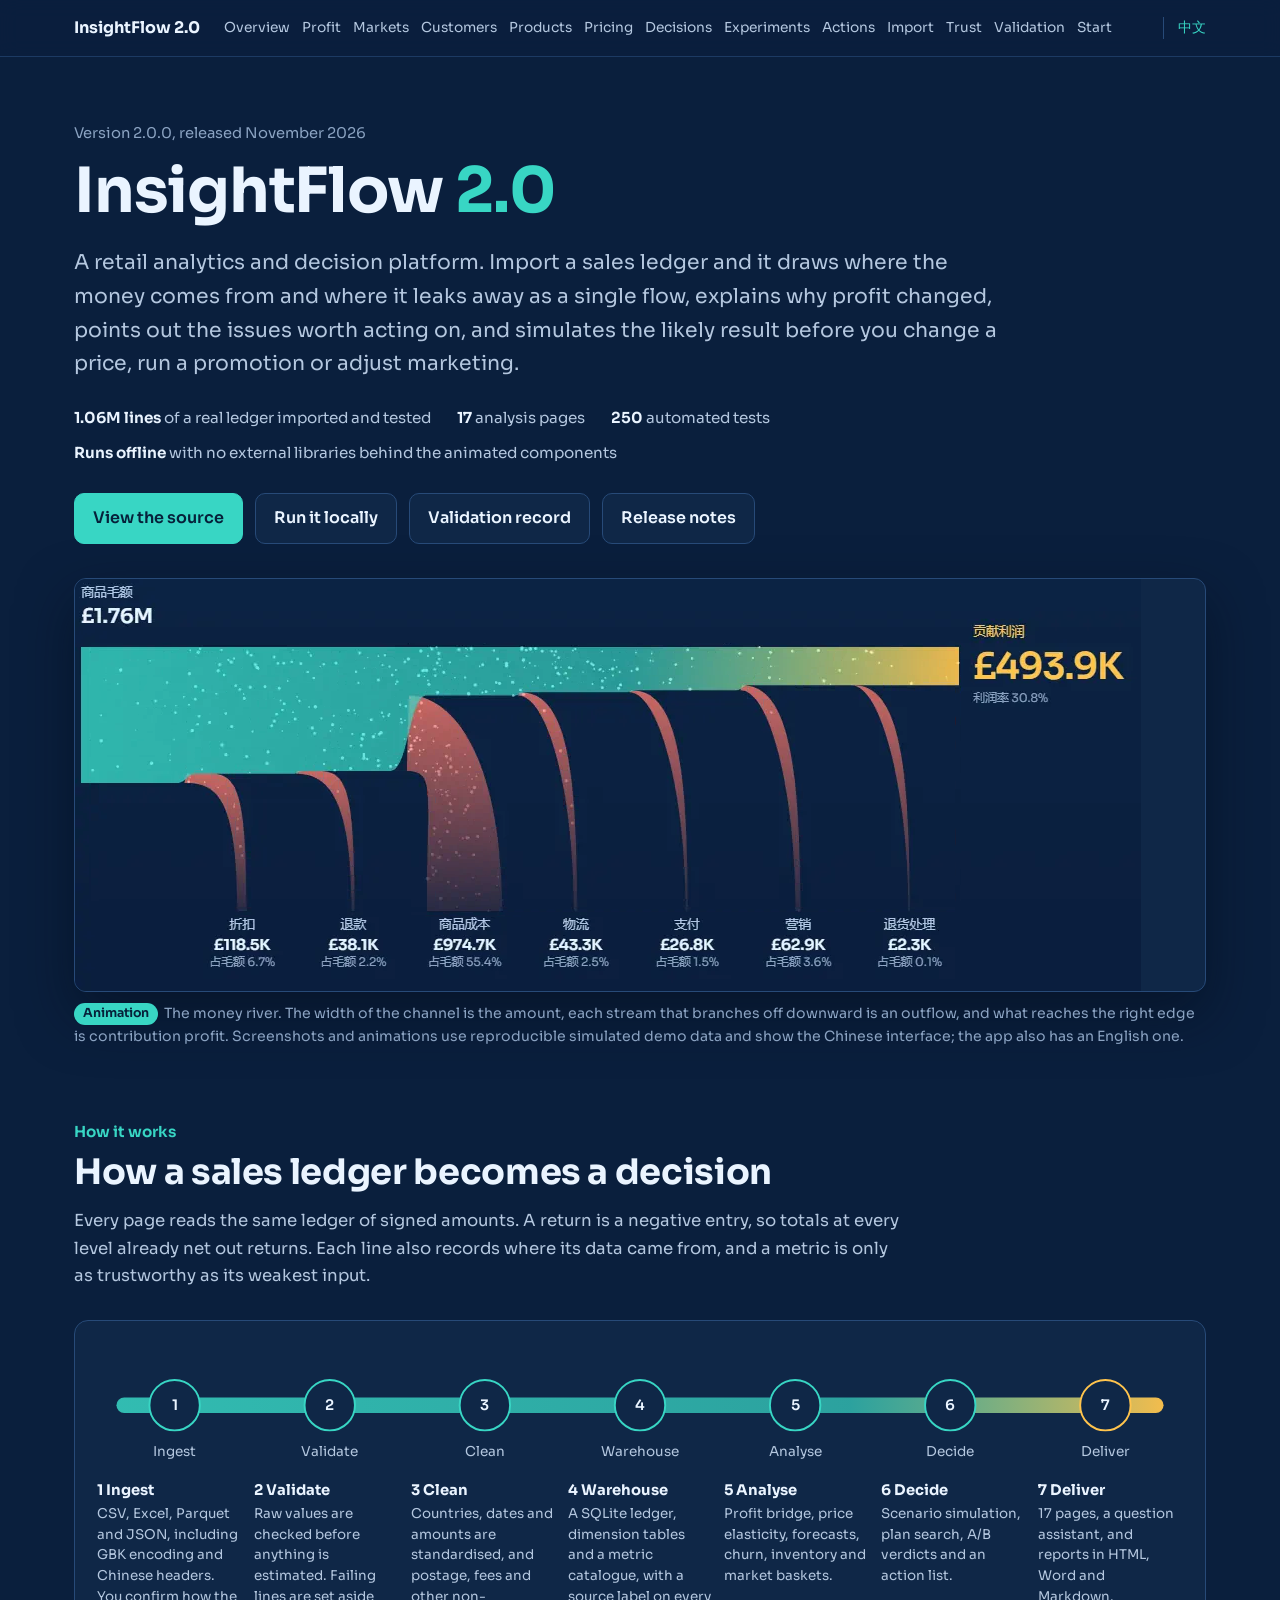
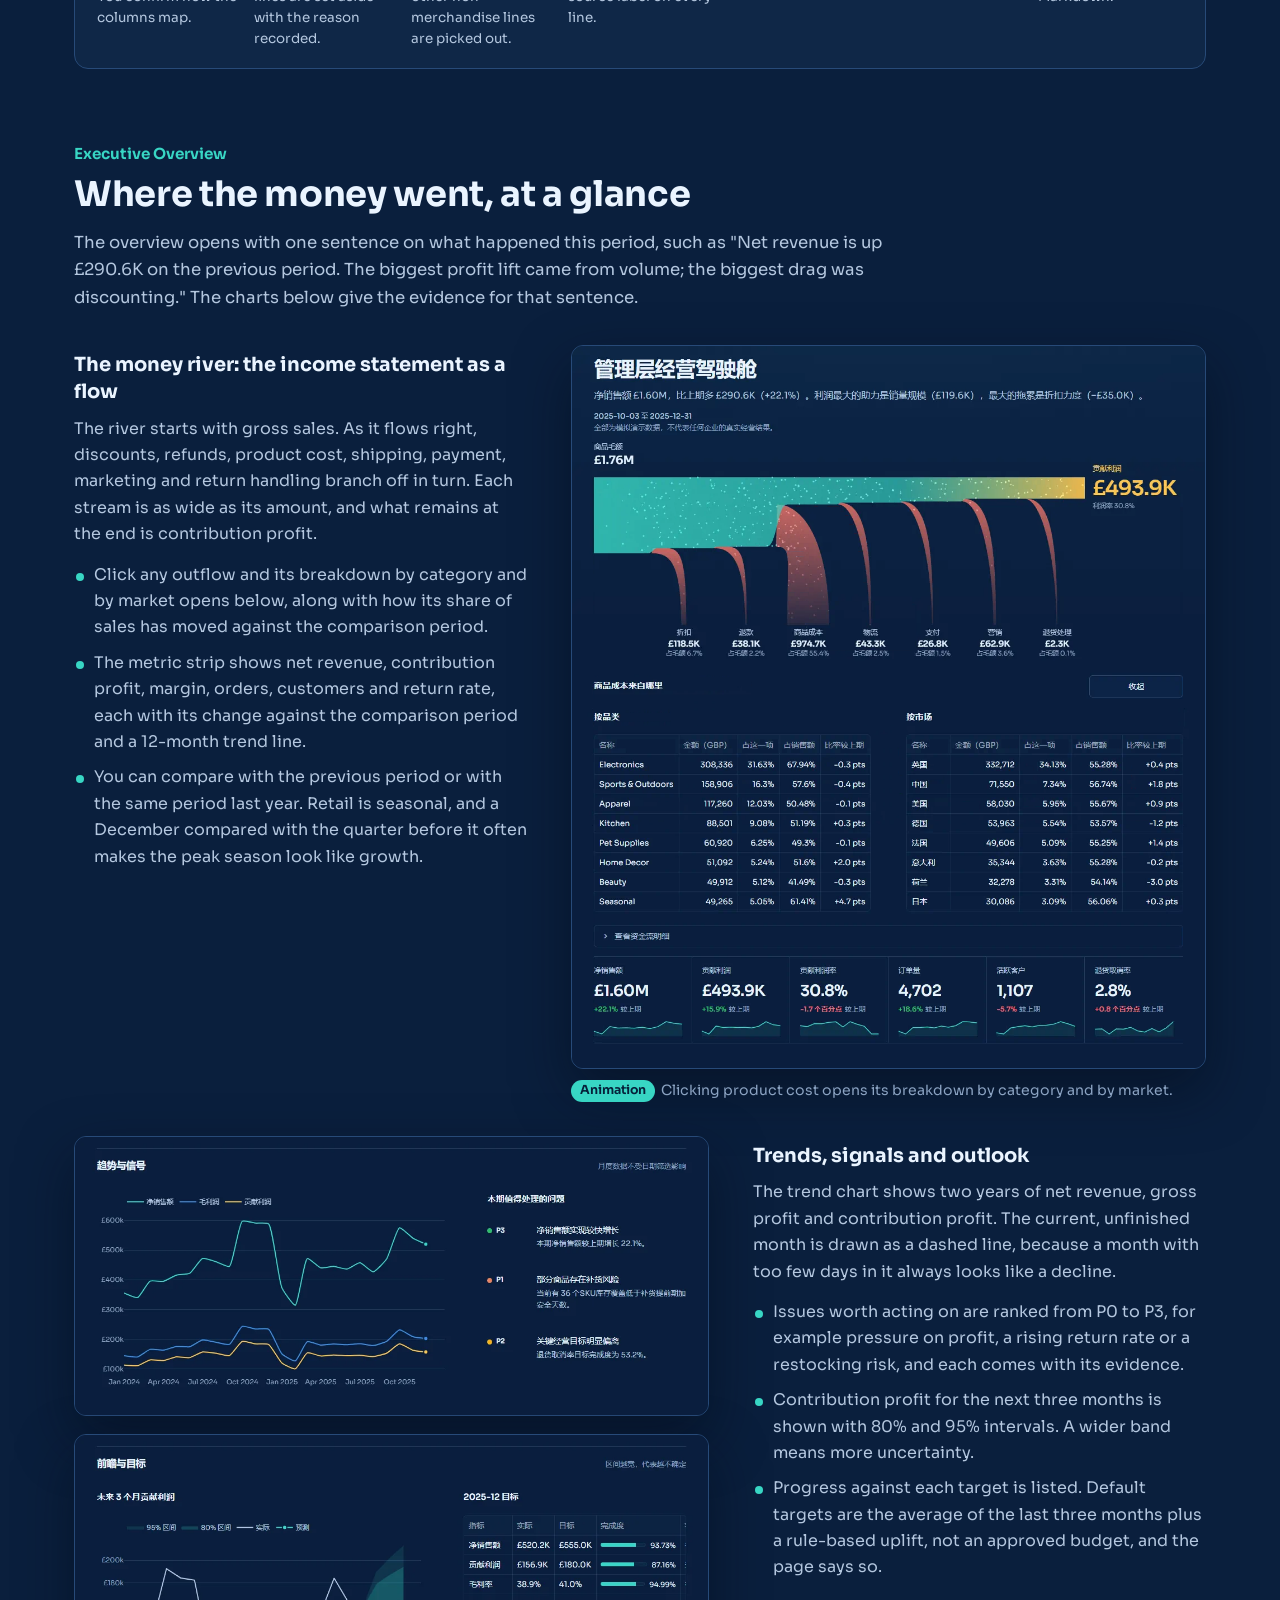
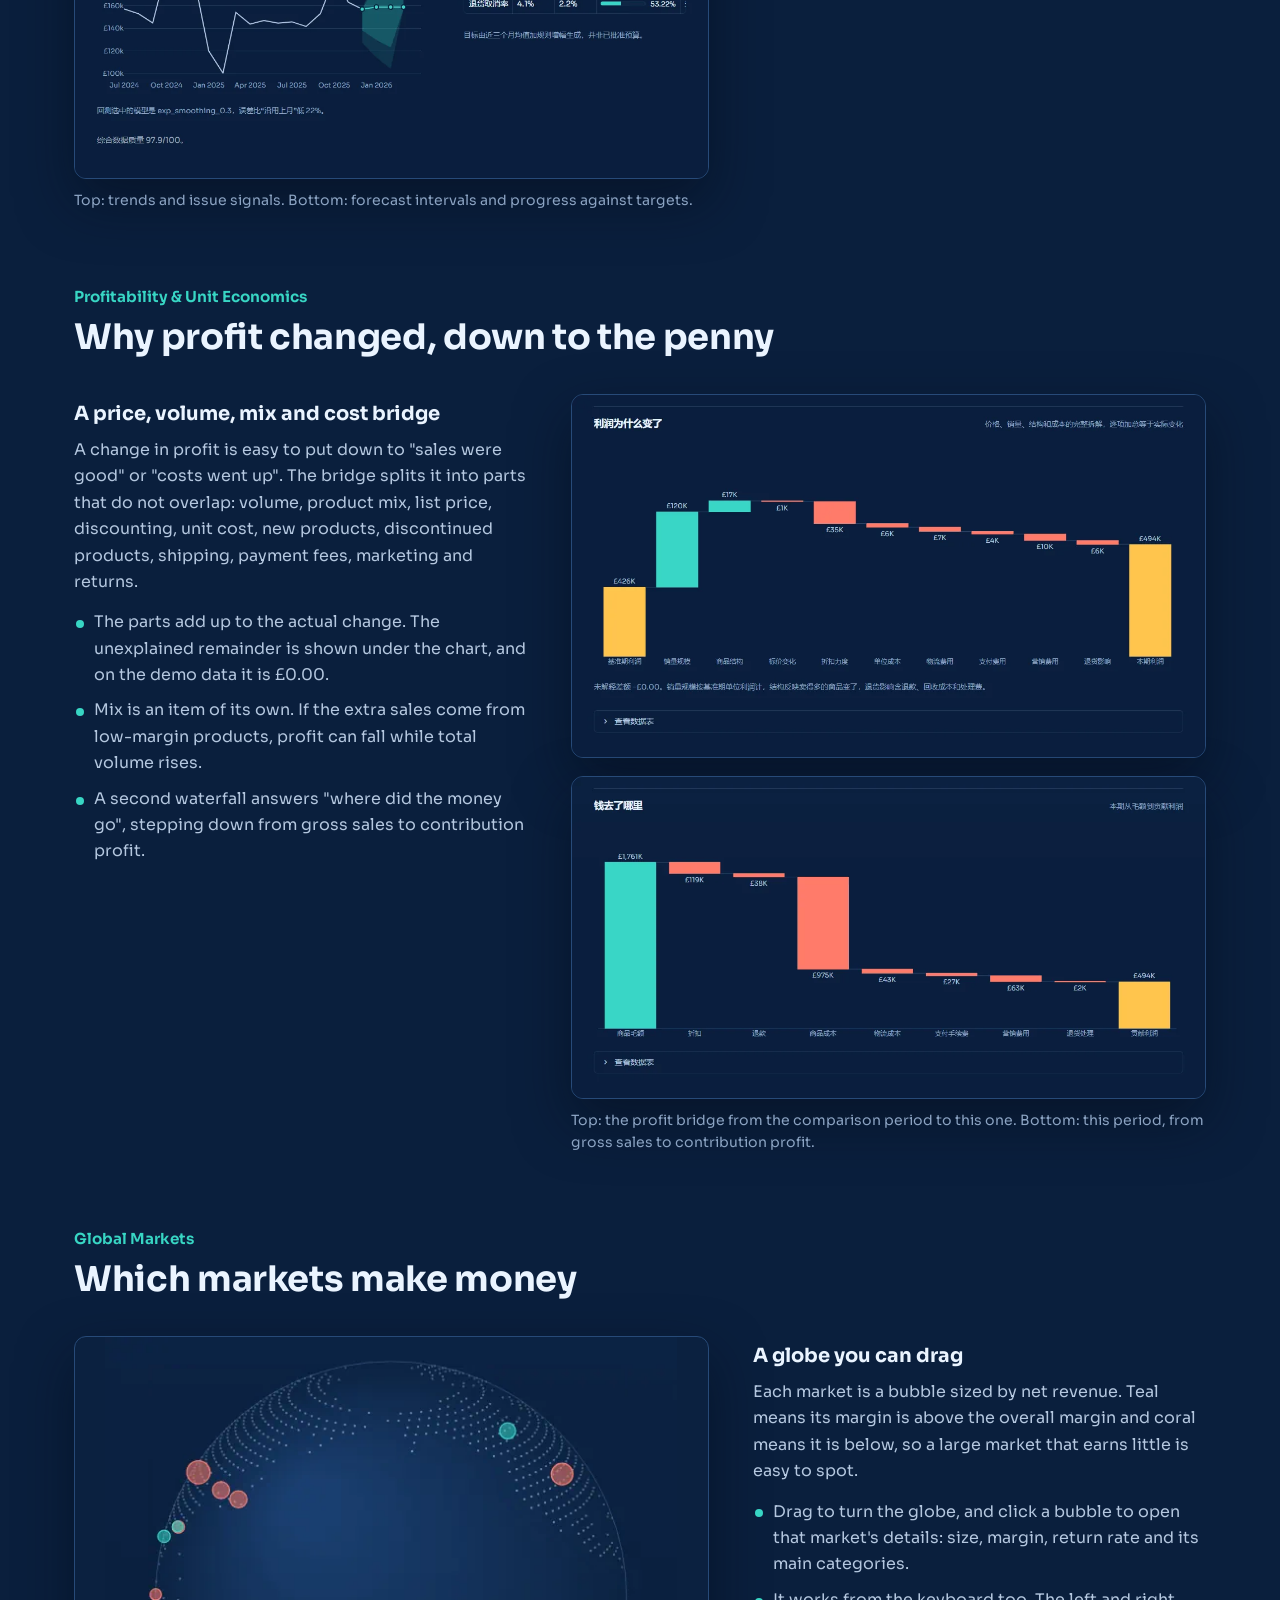
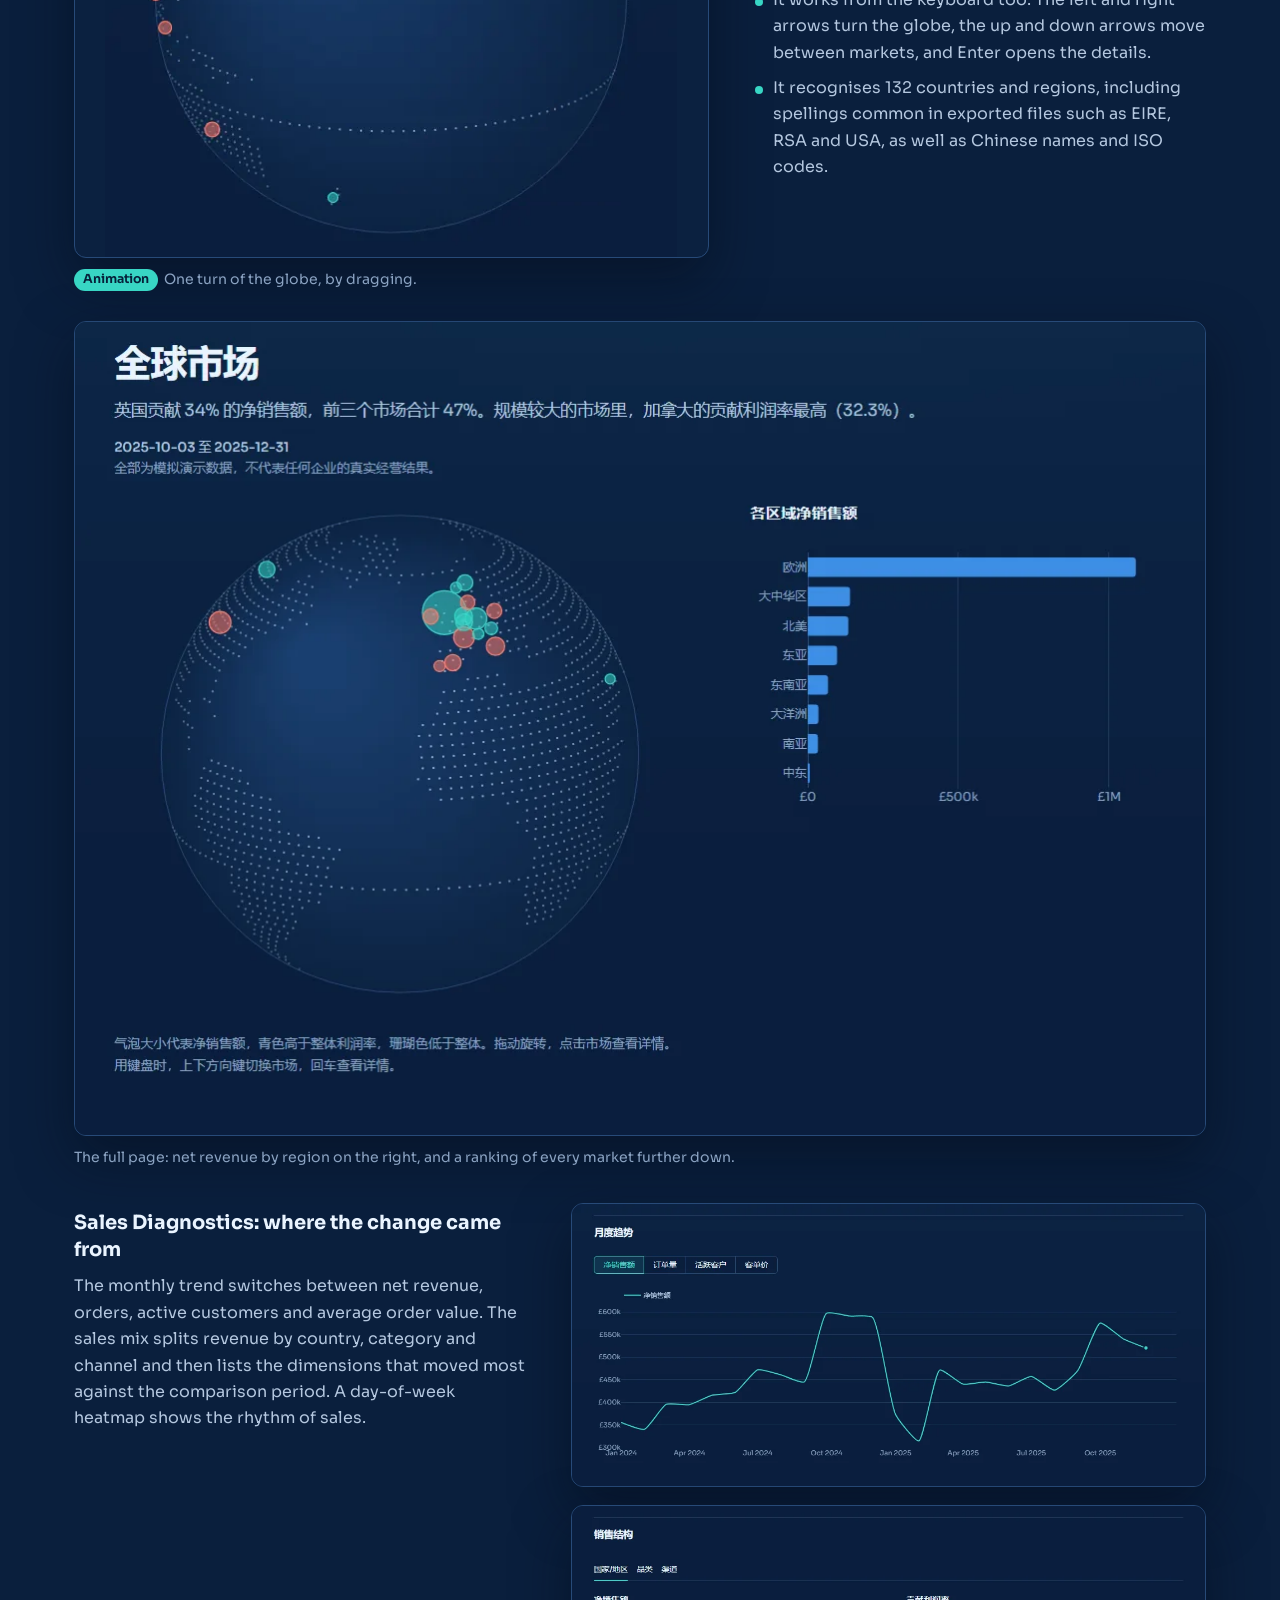
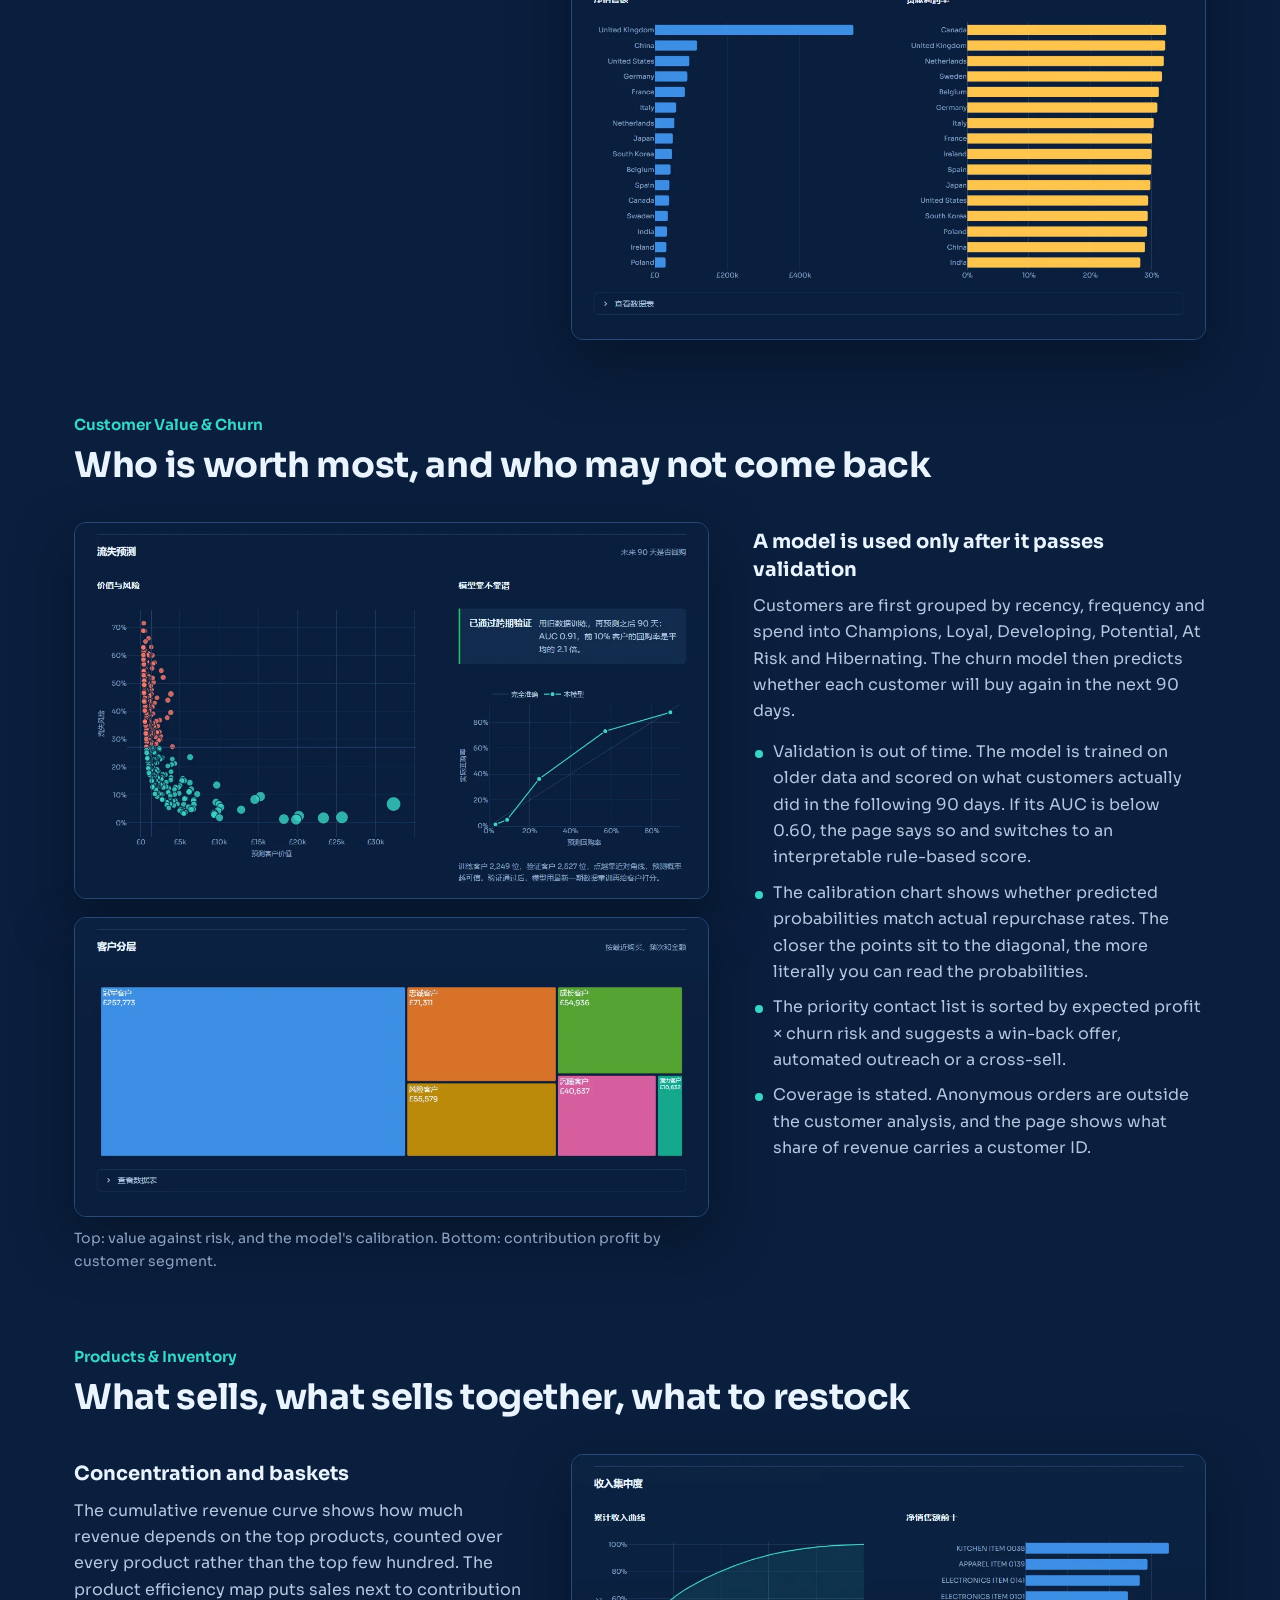
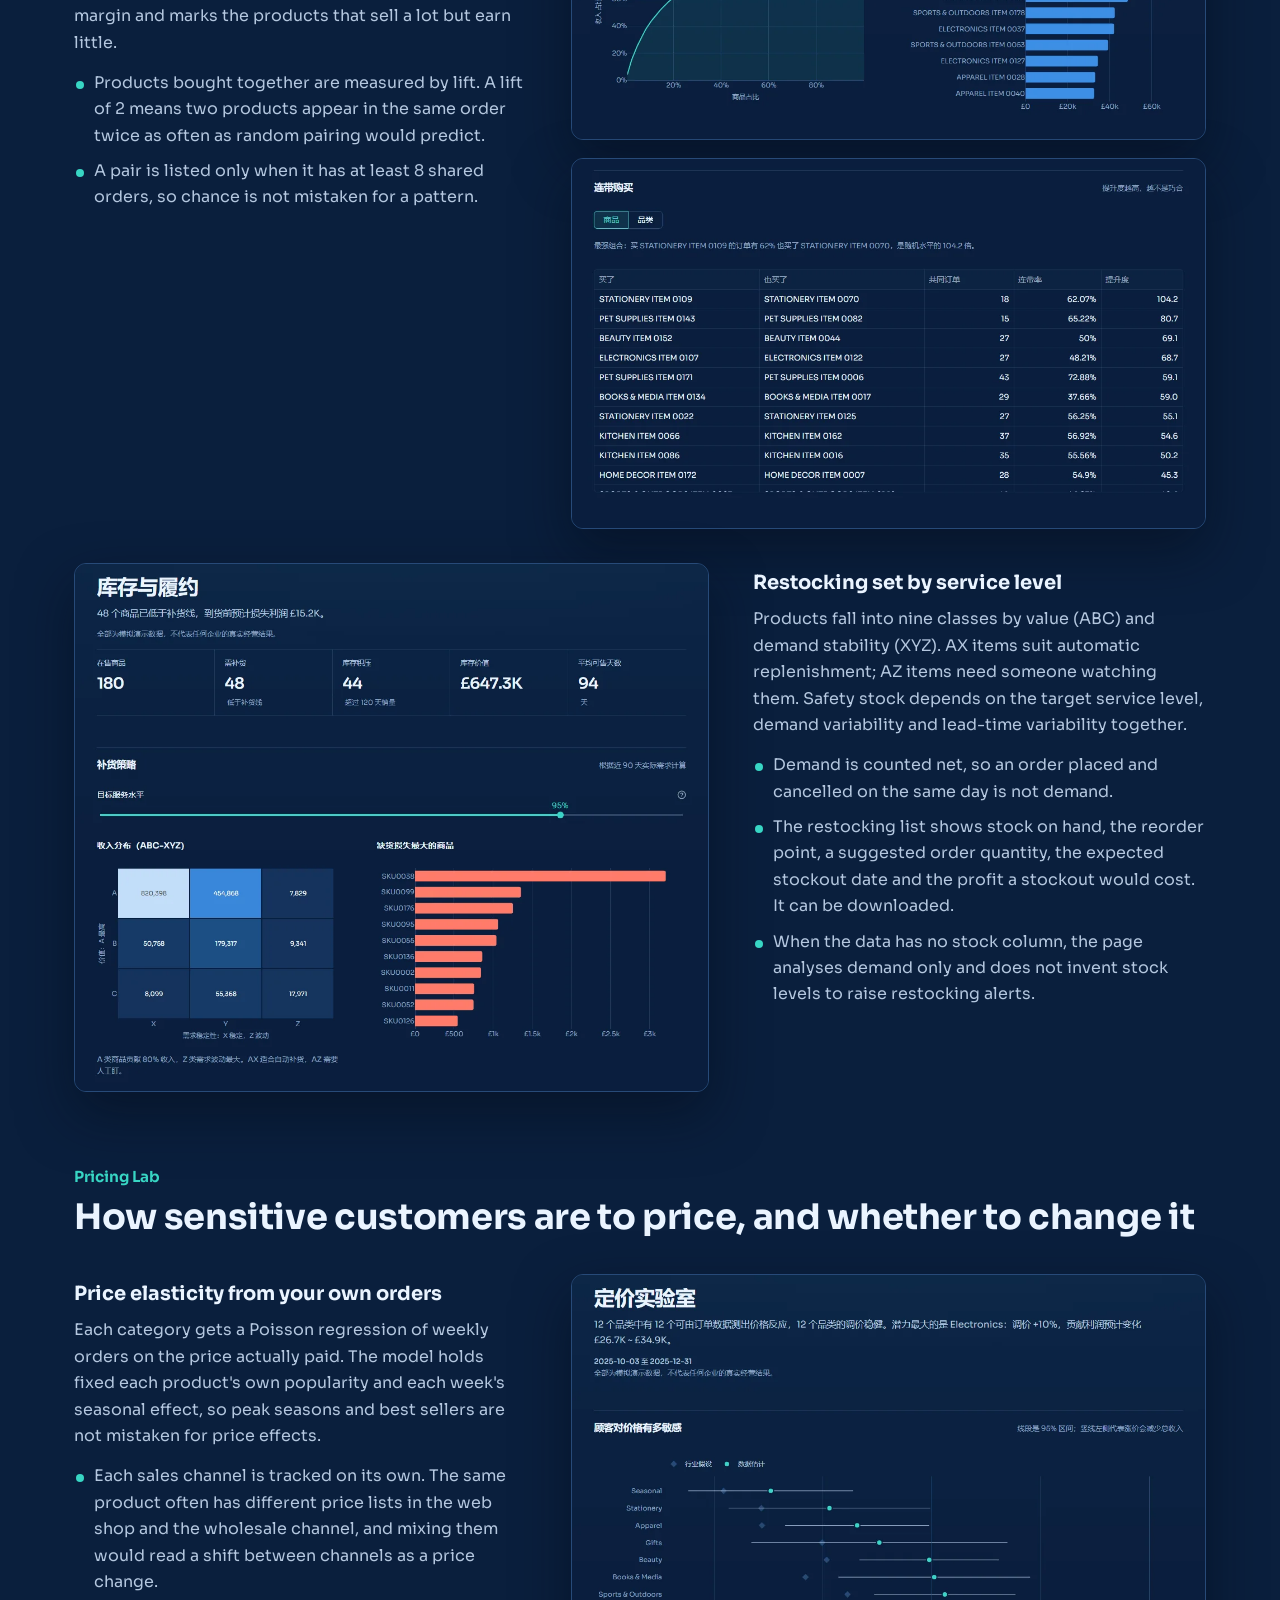
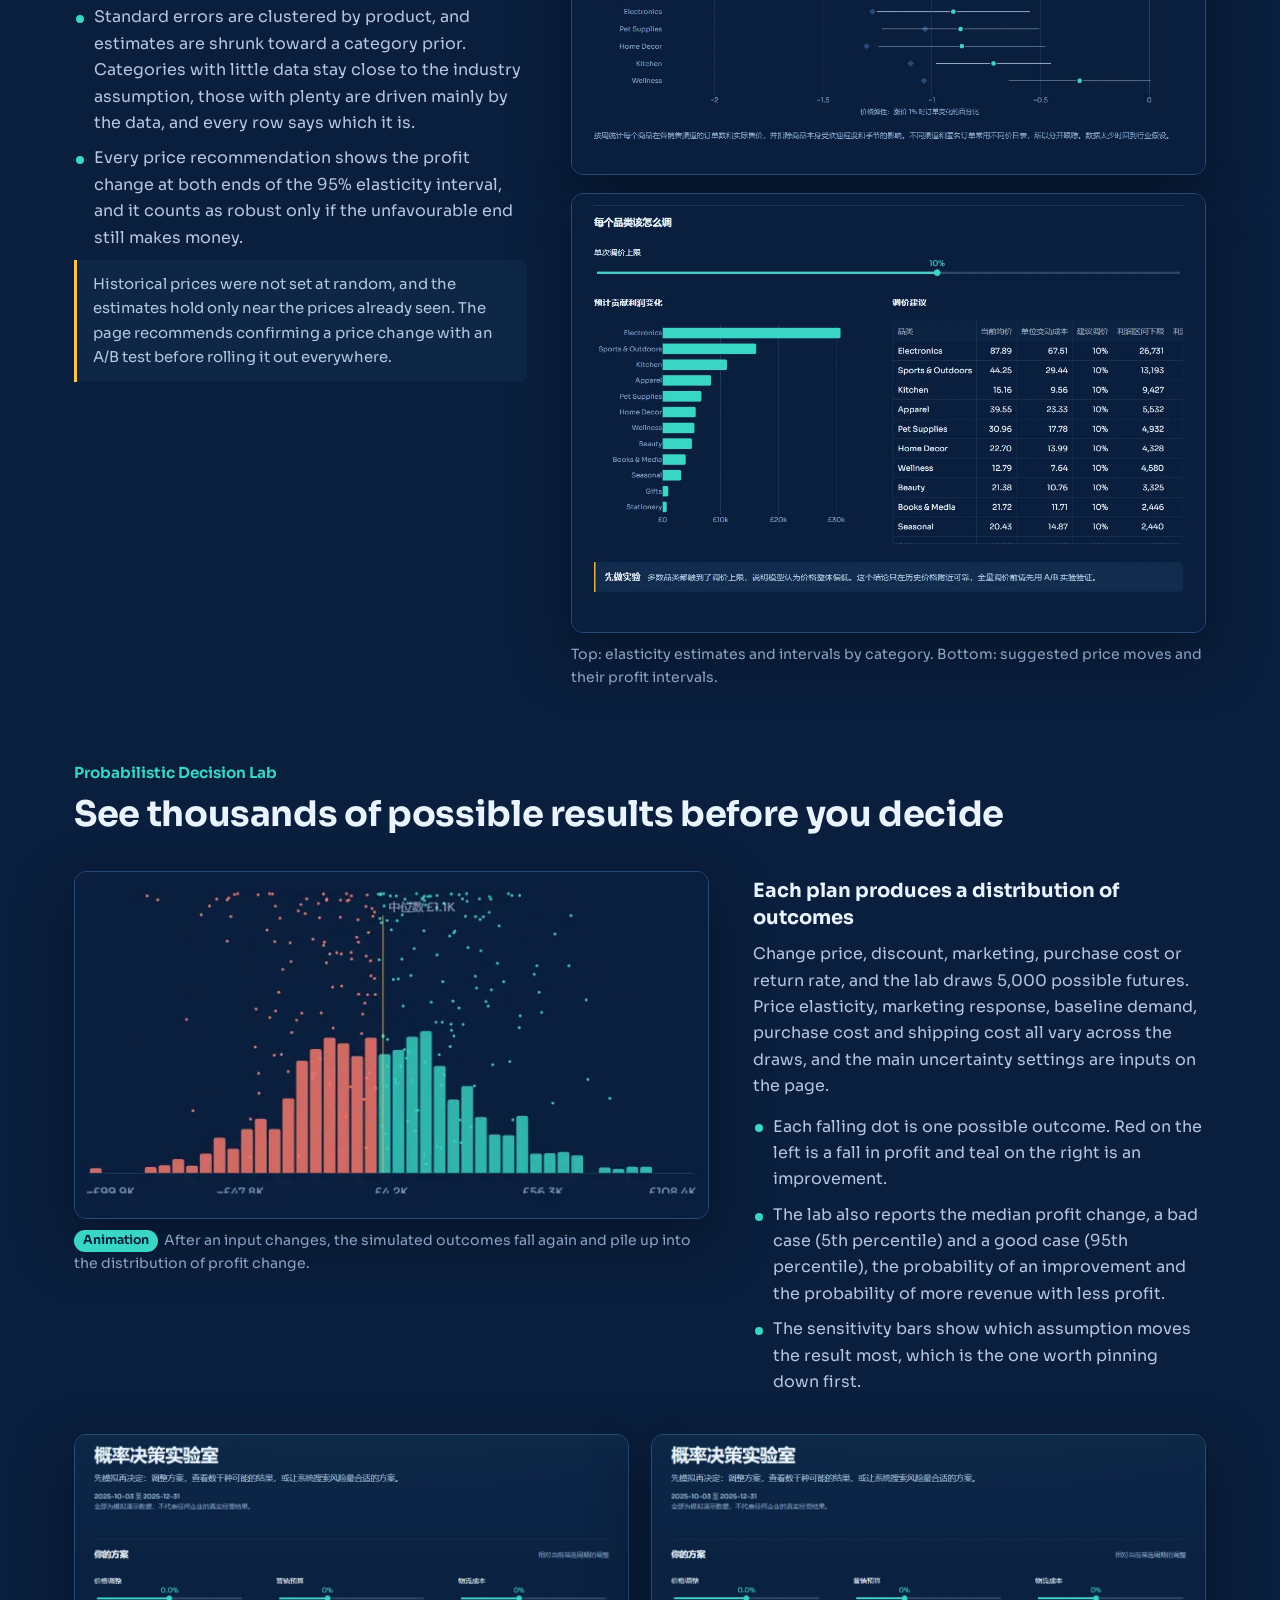
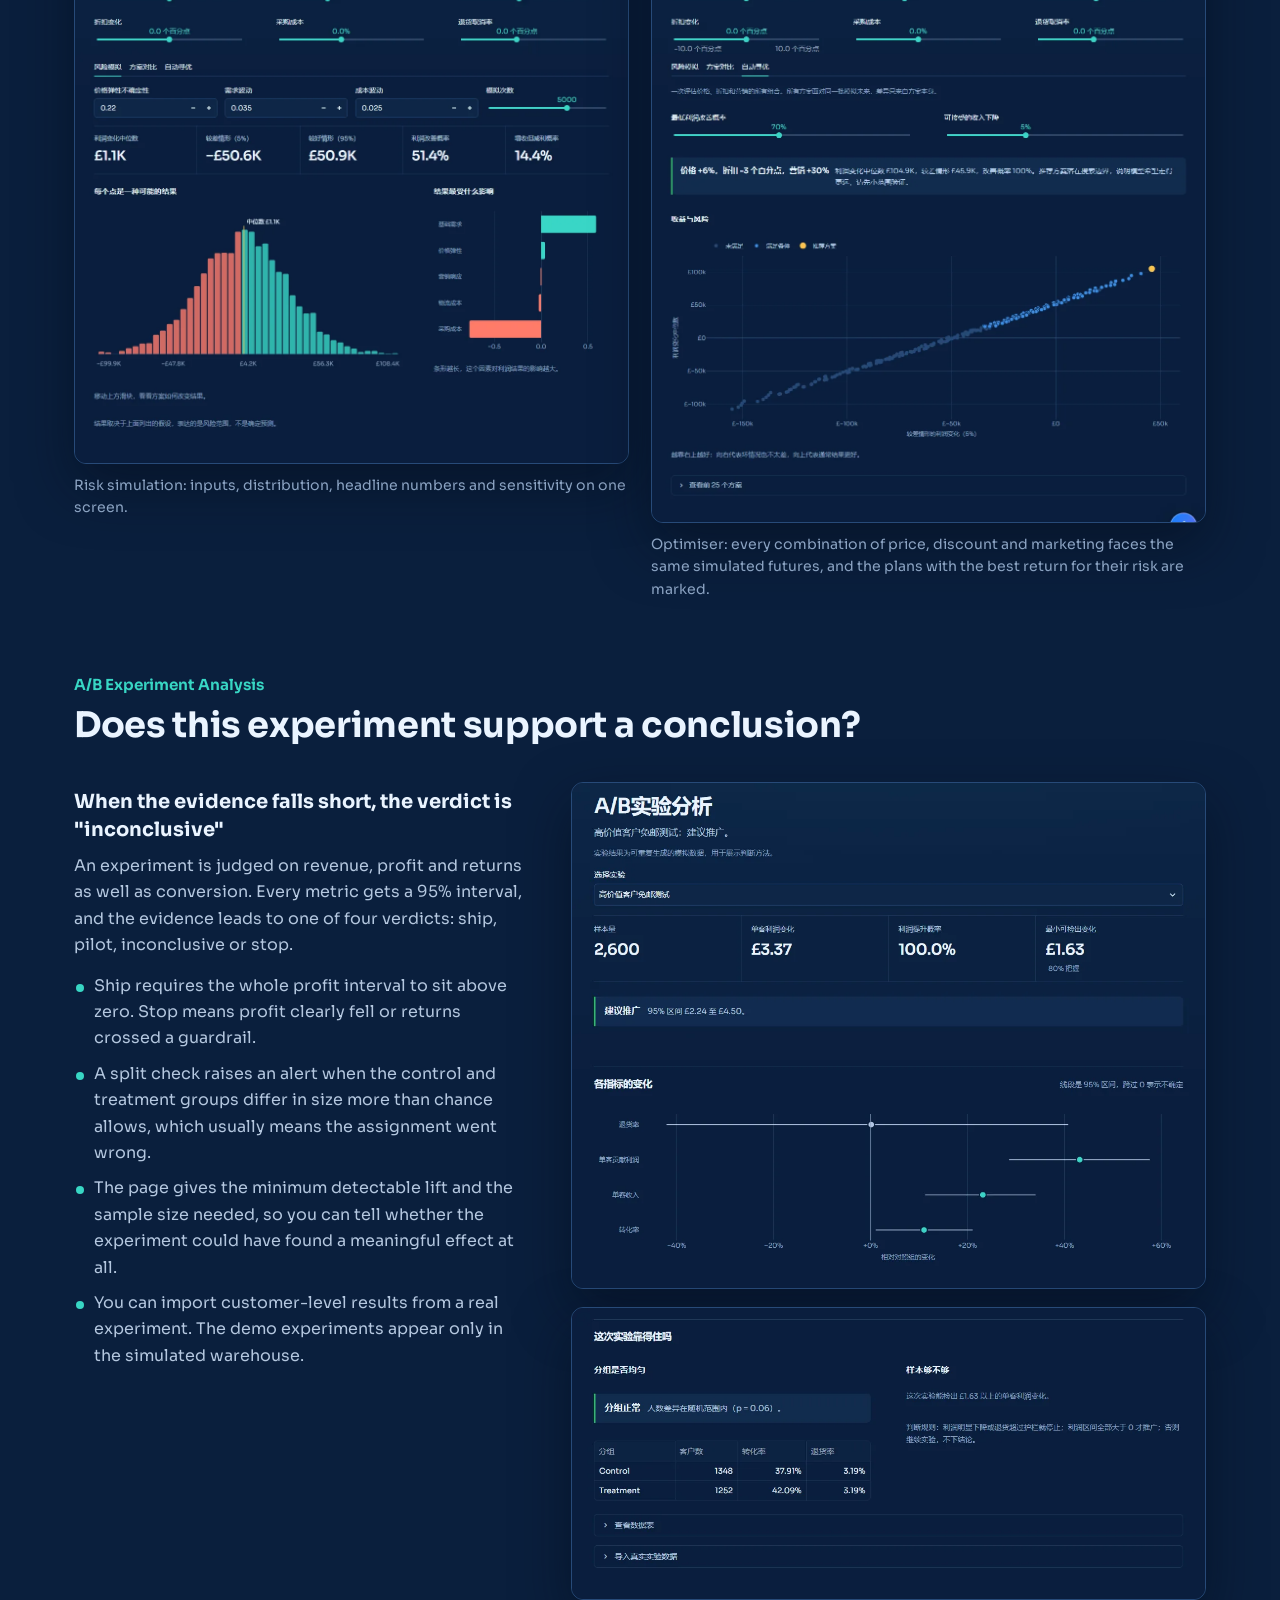
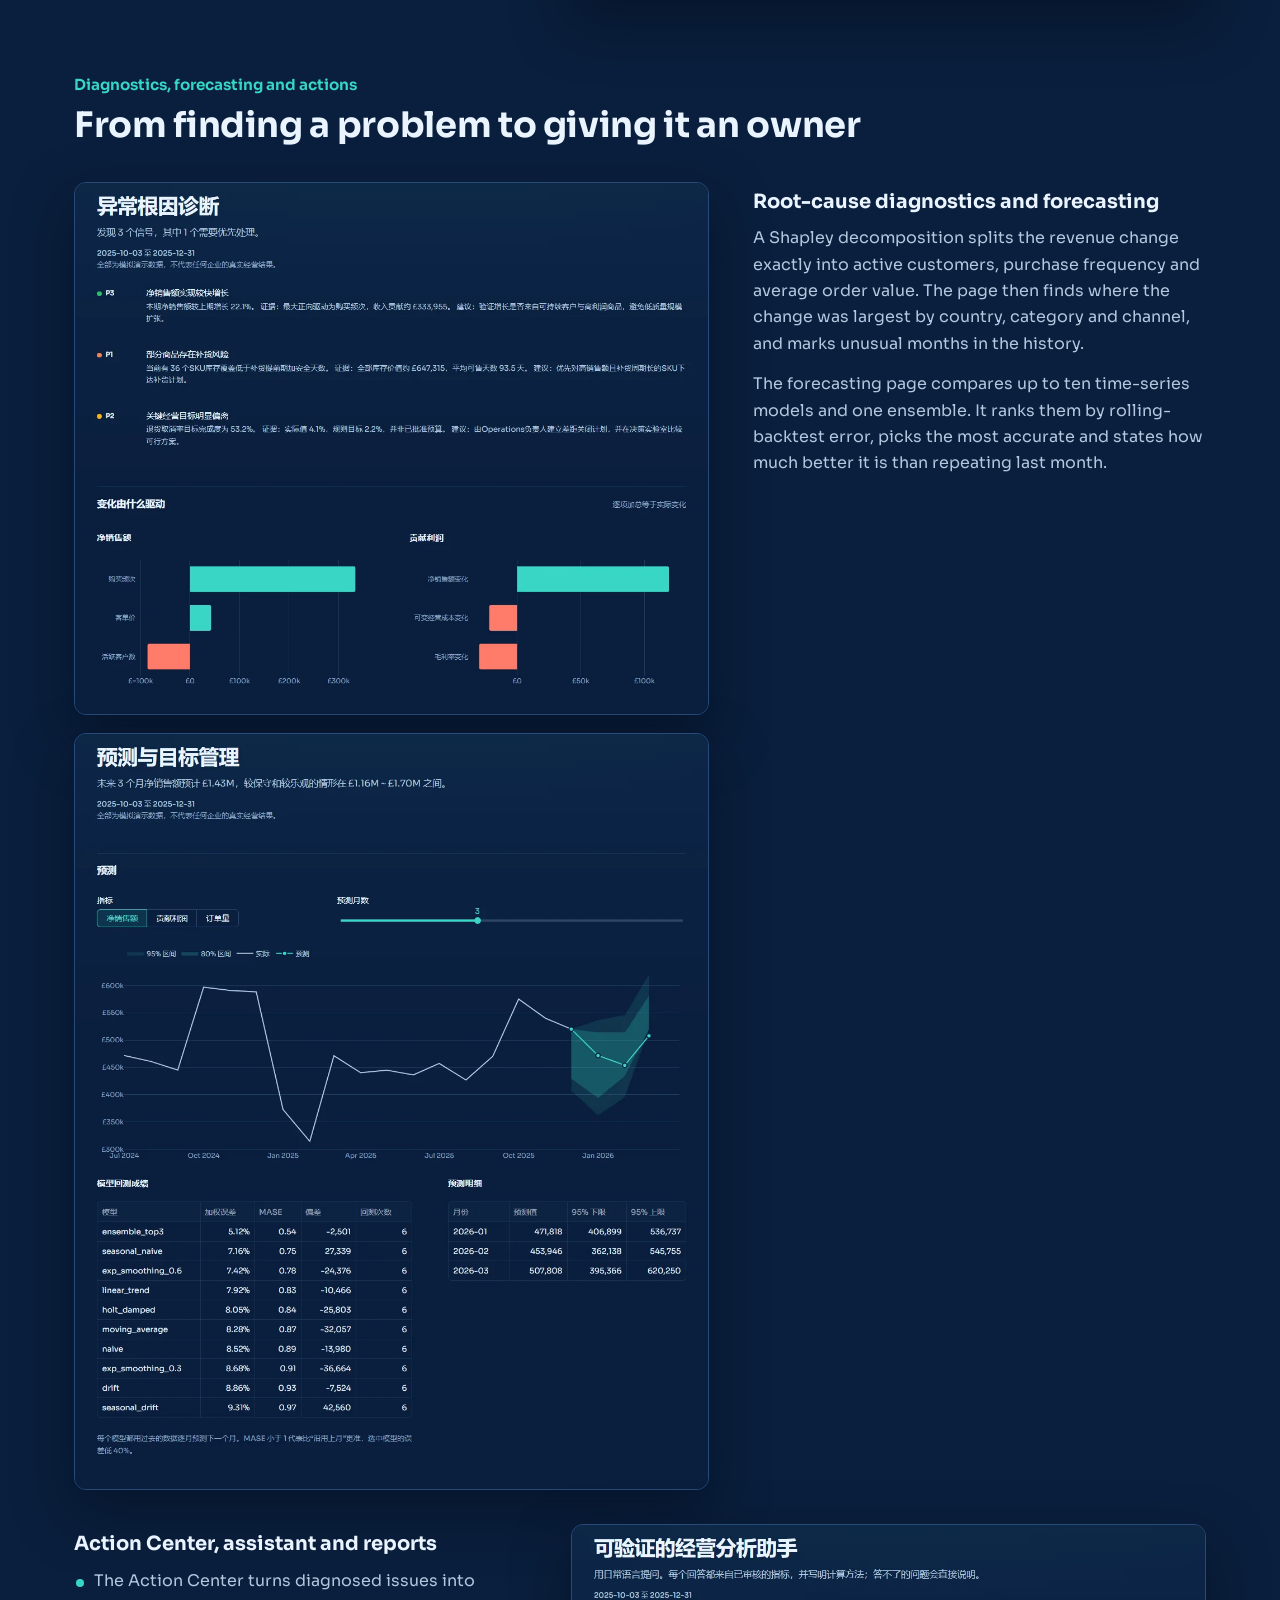
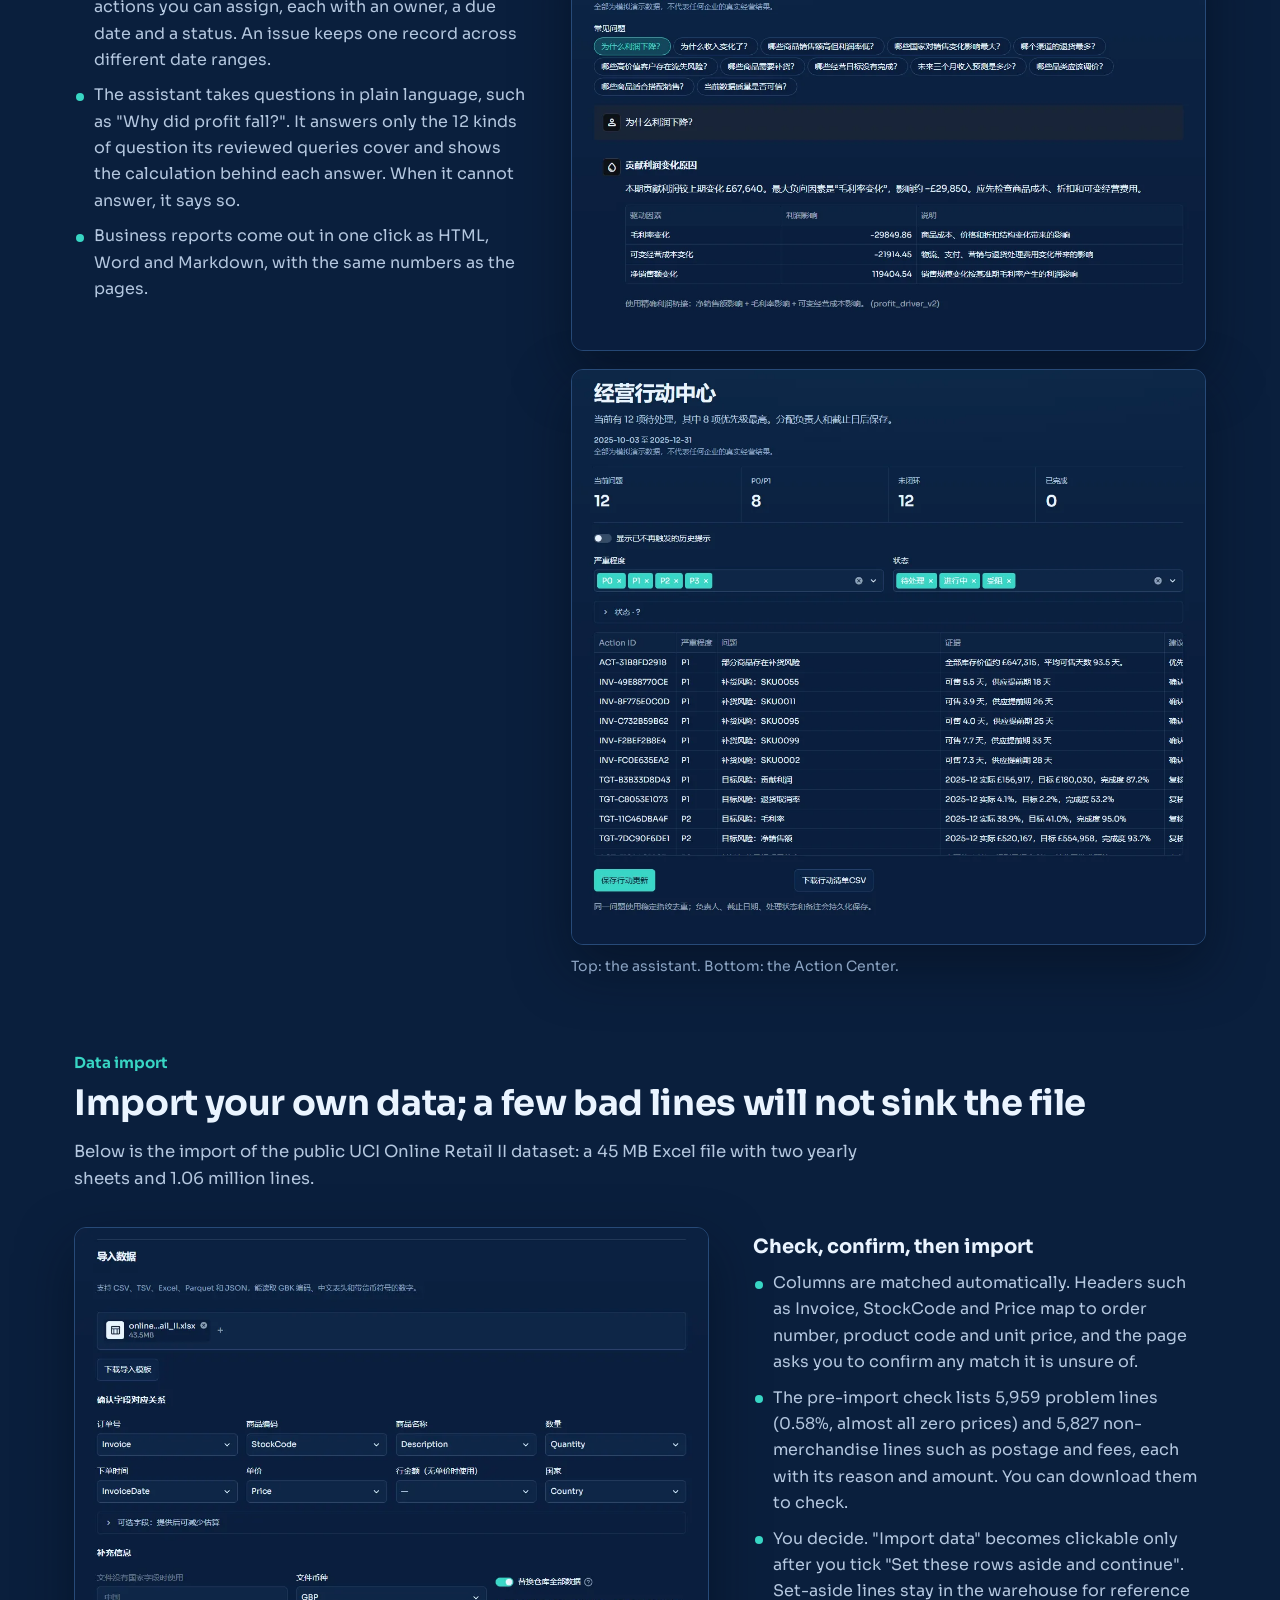
==== docs/en/index.html @ b27ec6f3 "Polish the Chinese copy and add English versions Tighten the README and showcase wording and fix sta" ====
<!doctype html>
<html lang="en">
<head>
<meta charset="utf-8">
<meta name="viewport" content="width=device-width, initial-scale=1">
<title>InsightFlow 2.0</title>
<meta name="description" content="InsightFlow is a retail analytics and decision platform. It turns transaction data into a money flow you can see, explains why profit changed and simulates a decision before you make it. Import, reconciliation and every page have been tested on a real public ledger of 1.06 million lines.">
<link rel="alternate" hreflang="zh-CN" href="../">
<style>
@font-face {
  font-family: "Sora";
  src: url("../assets/fonts/sora-latin-wght-normal.woff2") format("woff2");
  font-weight: 100 800;
  font-display: swap;
}
:root {
  --page: #0A1F3D;
  --panel: #0F2747;
  --raised: #17345C;
  --line: #274A78;
  --grid: #1C3A63;
  --ink: #EAF4FF;
  --ink-soft: #B4C7DF;
  --muted: #8BA3C2;
  --flow: #38D6C4;
  --profit: #FFC44D;
  --leak: #FF7B6B;
  --radius: 10px;
}
* { box-sizing: border-box; }
html { background: var(--page); scroll-behavior: smooth; scroll-padding-top: 64px; }
@media (prefers-reduced-motion: reduce) { html { scroll-behavior: auto; } }
body {
  margin: 0;
  background: var(--page);
  color: var(--ink);
  font-family: Sora, "Segoe UI", "Helvetica Neue", Arial, sans-serif;
  line-height: 1.65;
  -webkit-font-smoothing: antialiased;
}
a { color: var(--flow); text-underline-offset: 3px; }
a:focus-visible, .toc a:focus-visible { outline: 2px solid var(--flow); outline-offset: 3px; border-radius: 4px; }
.wrap { max-width: 1180px; margin: 0 auto; padding: 0 24px; }
img { display: block; max-width: 100%; height: auto; }

/* Navigation */
.toc {
  position: sticky; top: 0; z-index: 10;
  background: rgba(10, 31, 61, .9); backdrop-filter: blur(10px);
  border-bottom: 1px solid var(--grid);
}
.toc .wrap { display: flex; align-items: center; gap: 14px; height: 56px; }
.toc .links { display: flex; align-items: center; gap: 12px; flex: 1; min-width: 0; height: 100%; padding: 0 4px; overflow-x: auto; scrollbar-width: none; }
.toc .links::-webkit-scrollbar { display: none; }
.toc b { font-weight: 700; white-space: nowrap; margin-right: 6px; }
.toc a { color: var(--ink-soft); text-decoration: none; font-size: .86rem; white-space: nowrap; }
.toc a:hover { color: var(--ink); }
.toc a.lang { flex: none; padding-left: 14px; border-left: 1px solid var(--line); color: var(--flow); }

/* Hero */
header.hero { padding: 64px 0 34px; }
.version { color: var(--muted); font-size: .92rem; margin: 0 0 12px; }
h1 { font-size: clamp(2.4rem, 5.4vw, 3.9rem); line-height: 1.1; letter-spacing: -.02em; margin: 0 0 20px; }
h1 span { color: var(--flow); }
.lede { font-size: clamp(1.05rem, 1.7vw, 1.28rem); color: var(--ink-soft); max-width: 46em; margin: 0; }
.facts { display: flex; flex-wrap: wrap; gap: 10px 26px; margin: 24px 0 0; padding: 0; list-style: none; color: var(--ink-soft); font-size: .95rem; }
.facts li b { color: var(--ink); font-weight: 650; }
.actions { display: flex; flex-wrap: wrap; gap: 12px; margin-top: 28px; }
.button {
  display: inline-block; padding: 11px 18px; border-radius: var(--radius);
  border: 1px solid var(--line); background: var(--panel); color: var(--ink);
  text-decoration: none; font-weight: 600;
}
.button.primary { background: var(--flow); border-color: var(--flow); color: #06213A; }
.button:hover { border-color: var(--flow); }

/* Media */
figure { margin: 0; }
.shot {
  border: 1px solid var(--line); border-radius: 12px; overflow: hidden; background: var(--panel);
  box-shadow: 0 22px 54px rgba(3, 12, 26, .5);
}
.shot.flat { box-shadow: none; }
.shot.center { display: flex; justify-content: center; background: #0B2140; }
.shot.center img { width: auto; max-height: 520px; }
figcaption { color: var(--muted); font-size: .88rem; margin-top: 10px; line-height: 1.6; }
.motion-label { display: inline-block; font-size: .78rem; color: #06213A; background: var(--flow); border-radius: 999px; padding: 1px 9px; margin-right: 6px; font-weight: 650; vertical-align: 1px; }

/* Sections */
section { padding: 72px 0 0; }
.chapter { color: var(--flow); font-weight: 650; font-size: .95rem; margin: 0 0 6px; }
h2 { font-size: clamp(1.6rem, 3vw, 2.2rem); line-height: 1.28; margin: 0 0 12px; letter-spacing: -.01em; }
.section-lede { color: var(--ink-soft); margin: 0 0 30px; max-width: 50em; font-size: 1.04rem; }
.feature { display: grid; grid-template-columns: minmax(0, 5fr) minmax(0, 7fr); gap: 44px; align-items: start; margin-top: 34px; }
.feature.reverse { grid-template-columns: minmax(0, 7fr) minmax(0, 5fr); }
.feature.reverse .feature-text { order: 2; }
.feature-text h3 { font-size: 1.22rem; margin: 6px 0 10px; line-height: 1.4; }
.feature-text p { color: var(--ink-soft); margin: 0 0 14px; }
.points { margin: 0 0 6px; padding: 0; list-style: none; }
.points li { position: relative; padding-left: 20px; margin: 9px 0; color: var(--ink-soft); }
.points li::before { content: ""; position: absolute; left: 2px; top: .68em; width: 8px; height: 8px; border-radius: 50%; background: var(--flow); }
.note { border-left: 3px solid var(--profit); background: var(--panel); padding: 12px 16px; border-radius: 0 8px 8px 0; color: var(--ink-soft); font-size: .93rem; margin: 16px 0 0; }
.pair { display: grid; grid-template-columns: repeat(2, minmax(0, 1fr)); gap: 22px; margin-top: 30px; }
.wide { margin-top: 30px; }

/* Pipeline diagram */
.pipeline { background: var(--panel); border: 1px solid var(--line); border-radius: 14px; padding: 26px 22px 18px; }
.pipeline svg { width: 100%; height: auto; display: block; }
.stages { display: grid; grid-template-columns: repeat(7, minmax(0, 1fr)); gap: 12px; margin-top: 16px; }
.stages div { font-size: .84rem; color: var(--ink-soft); line-height: 1.55; }
.stages b { display: block; color: var(--ink); font-size: .92rem; margin-bottom: 2px; }

/* Numbers */
.stats { display: grid; grid-template-columns: repeat(4, minmax(0, 1fr)); gap: 1px; background: var(--line); border: 1px solid var(--line); border-radius: 14px; overflow: hidden; }
.stat { background: var(--panel); padding: 20px 20px 18px; }
.stat b { display: block; font-size: clamp(1.5rem, 2.8vw, 2.1rem); line-height: 1.2; letter-spacing: -.02em; }
.stat b.gold { color: var(--profit); }
.stat b.aqua { color: var(--flow); }
.stat span { display: block; color: var(--ink-soft); font-size: .9rem; margin-top: 6px; }
.table-scroll { overflow-x: auto; border: 1px solid var(--line); border-radius: var(--radius); background: var(--panel); }
.lessons { width: 100%; border-collapse: collapse; font-size: .94rem; }
.lessons th, .lessons td { text-align: left; padding: 13px 14px; border-bottom: 1px solid var(--grid); vertical-align: top; }
.lessons tr:last-child td { border-bottom: 0; }
.lessons th { color: var(--muted); font-weight: 600; font-size: .86rem; }
.lessons td:first-child { color: var(--ink); width: 24%; }
.lessons td.before { color: var(--leak); }
.lessons td.after { color: var(--ink-soft); }
.cards { display: grid; grid-template-columns: repeat(3, minmax(0, 1fr)); gap: 16px; }
.card { background: var(--panel); border: 1px solid var(--line); border-radius: var(--radius); padding: 20px 22px; }
.card h3 { font-size: 1.04rem; margin: 0 0 8px; }
.card p, .card li { color: var(--ink-soft); font-size: .93rem; }
.card p { margin: 0; }
.card ul { margin: 0; padding-left: 1.1em; }
.card li { margin: 5px 0; }
code { background: var(--raised); padding: 1px 6px; border-radius: 5px; font-size: .9em; }
pre {
  margin: 0; padding: 16px 18px; background: var(--panel); border: 1px solid var(--line);
  border-radius: var(--radius); overflow-x: auto; color: var(--ink); font-size: .92rem; line-height: 1.6;
}
pre code { background: none; padding: 0; }
footer { margin-top: 80px; padding: 28px 0 48px; border-top: 1px solid var(--grid); color: var(--muted); font-size: .9rem; }
footer p { margin: 4px 0; }

@media (max-width: 960px) {
  .feature, .feature.reverse { grid-template-columns: 1fr; gap: 22px; }
  .feature.reverse .feature-text { order: 0; }
  .stages { grid-template-columns: repeat(4, minmax(0, 1fr)); }
  .stats { grid-template-columns: repeat(2, minmax(0, 1fr)); }
  .cards { grid-template-columns: repeat(2, minmax(0, 1fr)); }
}
@media (max-width: 600px) {
  .wrap { padding: 0 16px; }
  header.hero { padding-top: 40px; }
  section { padding-top: 56px; }
  .pair, .cards { grid-template-columns: 1fr; }
  .stages { grid-template-columns: repeat(2, minmax(0, 1fr)); }
  .lessons td:first-child { width: auto; }
}
</style>
</head>
<body>
<nav class="toc" aria-label="Page contents">
  <div class="wrap">
    <b>InsightFlow 2.0</b>
    <div class="links">
      <a href="#overview">Overview</a>
      <a href="#profit">Profit</a>
      <a href="#markets">Markets</a>
      <a href="#customers">Customers</a>
      <a href="#products">Products</a>
      <a href="#pricing">Pricing</a>
      <a href="#decisions">Decisions</a>
      <a href="#experiments">Experiments</a>
      <a href="#operations">Actions</a>
      <a href="#import">Import</a>
      <a href="#trust">Trust</a>
      <a href="#validation">Validation</a>
      <a href="#start">Start</a>
    </div>
    <a class="lang" href="../" hreflang="zh-CN" lang="zh-CN">中文</a>
  </div>
</nav>

<div class="wrap">
  <header class="hero">
    <p class="version">Version 2.0.0, released November 2026</p>
    <h1>InsightFlow <span>2.0</span></h1>
    <p class="lede">A retail analytics and decision platform. Import a sales ledger and it draws where the money comes from and where it leaks away as a single flow, explains why profit changed, points out the issues worth acting on, and simulates the likely result before you change a price, run a promotion or adjust marketing.</p>
    <ul class="facts">
      <li><b>1.06M lines</b> of a real ledger imported and tested</li>
      <li><b>17</b> analysis pages</li>
      <li><b>250</b> automated tests</li>
      <li><b>Runs offline</b> with no external libraries behind the animated components</li>
    </ul>
    <div class="actions">
      <a class="button primary" href="https://github.com/zhao-yushen/InsightFlow-Analytics">View the source</a>
      <a class="button" href="#start">Run it locally</a>
      <a class="button" href="https://github.com/zhao-yushen/InsightFlow-Analytics/blob/main/docs/validation.md">Validation record</a>
      <a class="button" href="https://github.com/zhao-yushen/InsightFlow-Analytics/releases/tag/v2.0.0">Release notes</a>
    </div>
  </header>

  <figure>
    <div class="shot">
      <picture>
        <source srcset="../assets/showcase/overview-river.webp" media="(prefers-reduced-motion: reduce)">
        <img src="../assets/showcase/river-flow.webp" width="1066" height="412" alt="Animated money river: gross sales flow from left to right, discounts, refunds, product cost, shipping, payment, marketing and return handling branch off in turn, and contribution profit is what remains">
      </picture>
    </div>
    <figcaption><span class="motion-label">Animation</span>The money river. The width of the channel is the amount, each stream that branches off downward is an outflow, and what reaches the right edge is contribution profit. Screenshots and animations use reproducible simulated demo data and show the Chinese interface; the app also has an English one.</figcaption>
  </figure>

  <section id="pipeline" aria-labelledby="pipeline-title">
    <p class="chapter">How it works</p>
    <h2 id="pipeline-title">How a sales ledger becomes a decision</h2>
    <p class="section-lede">Every page reads the same ledger of signed amounts. A return is a negative entry, so totals at every level already net out returns. Each line also records where its data came from, and a metric is only as trustworthy as its weakest input.</p>
    <div class="pipeline">
      <svg viewBox="0 0 1120 120" role="img" aria-label="Data flow: ingest, validate, clean, warehouse, analyse, decide, deliver">
        <defs>
          <linearGradient id="beam" x1="0" x2="1" y1="0" y2="0">
            <stop offset="0" stop-color="#38D6C4" stop-opacity=".85"/>
            <stop offset=".7" stop-color="#38D6C4" stop-opacity=".7"/>
            <stop offset="1" stop-color="#FFC44D" stop-opacity=".95"/>
          </linearGradient>
        </defs>
        <rect x="20" y="52" width="1080" height="16" rx="8" fill="url(#beam)"/>
        <g font-family="Sora, sans-serif" font-size="15" fill="#EAF4FF" text-anchor="middle" font-weight="600">
          <g><circle cx="80" cy="60" r="26" fill="#0F2747" stroke="#38D6C4" stroke-width="2"/><text x="80" y="65">1</text></g>
          <g><circle cx="240" cy="60" r="26" fill="#0F2747" stroke="#38D6C4" stroke-width="2"/><text x="240" y="65">2</text></g>
          <g><circle cx="400" cy="60" r="26" fill="#0F2747" stroke="#38D6C4" stroke-width="2"/><text x="400" y="65">3</text></g>
          <g><circle cx="560" cy="60" r="26" fill="#0F2747" stroke="#38D6C4" stroke-width="2"/><text x="560" y="65">4</text></g>
          <g><circle cx="720" cy="60" r="26" fill="#0F2747" stroke="#38D6C4" stroke-width="2"/><text x="720" y="65">5</text></g>
          <g><circle cx="880" cy="60" r="26" fill="#0F2747" stroke="#38D6C4" stroke-width="2"/><text x="880" y="65">6</text></g>
          <g><circle cx="1040" cy="60" r="26" fill="#0F2747" stroke="#FFC44D" stroke-width="2"/><text x="1040" y="65">7</text></g>
        </g>
        <g font-family="Sora, sans-serif" font-size="14" fill="#B4C7DF" text-anchor="middle">
          <text x="80" y="112">Ingest</text><text x="240" y="112">Validate</text><text x="400" y="112">Clean</text><text x="560" y="112">Warehouse</text><text x="720" y="112">Analyse</text><text x="880" y="112">Decide</text><text x="1040" y="112">Deliver</text>
        </g>
      </svg>
      <div class="stages">
        <div><b>1 Ingest</b>CSV, Excel, Parquet and JSON, including GBK encoding and Chinese headers. You confirm how the columns map.</div>
        <div><b>2 Validate</b>Raw values are checked before anything is estimated. Failing lines are set aside with the reason recorded.</div>
        <div><b>3 Clean</b>Countries, dates and amounts are standardised, and postage, fees and other non-merchandise lines are picked out.</div>
        <div><b>4 Warehouse</b>A SQLite ledger, dimension tables and a metric catalogue, with a source label on every line.</div>
        <div><b>5 Analyse</b>Profit bridge, price elasticity, forecasts, churn, inventory and market baskets.</div>
        <div><b>6 Decide</b>Scenario simulation, plan search, A/B verdicts and an action list.</div>
        <div><b>7 Deliver</b>17 pages, a question assistant, and reports in HTML, Word and Markdown.</div>
      </div>
    </div>
  </section>

  <section id="overview" aria-labelledby="overview-title">
    <p class="chapter">Executive Overview</p>
    <h2 id="overview-title">Where the money went, at a glance</h2>
    <p class="section-lede">The overview opens with one sentence on what happened this period, such as "Net revenue is up £290.6K on the previous period. The biggest profit lift came from volume; the biggest drag was discounting." The charts below give the evidence for that sentence.</p>

    <div class="feature">
      <div class="feature-text">
        <h3>The money river: the income statement as a flow</h3>
        <p>The river starts with gross sales. As it flows right, discounts, refunds, product cost, shipping, payment, marketing and return handling branch off in turn. Each stream is as wide as its amount, and what remains at the end is contribution profit.</p>
        <ul class="points">
          <li>Click any outflow and its breakdown by category and by market opens below, along with how its share of sales has moved against the comparison period.</li>
          <li>The metric strip shows net revenue, contribution profit, margin, orders, customers and return rate, each with its change against the comparison period and a 12-month trend line.</li>
          <li>You can compare with the previous period or with the same period last year. Retail is seasonal, and a December compared with the quarter before it often makes the peak season look like growth.</li>
        </ul>
      </div>
      <figure>
        <div class="shot">
          <picture>
            <source srcset="../assets/showcase/overview-drilldown.webp" media="(prefers-reduced-motion: reduce)">
            <img src="../assets/showcase/drilldown.webp" width="1132" height="1292" loading="lazy" alt="Drill-down animation: after a click on the product cost stream, tables of cost by category and by market open below">
          </picture>
        </div>
        <figcaption><span class="motion-label">Animation</span>Clicking product cost opens its breakdown by category and by market.</figcaption>
      </figure>
    </div>

    <div class="feature reverse">
      <div class="feature-text">
        <h3>Trends, signals and outlook</h3>
        <p>The trend chart shows two years of net revenue, gross profit and contribution profit. The current, unfinished month is drawn as a dashed line, because a month with too few days in it always looks like a decline.</p>
        <ul class="points">
          <li>Issues worth acting on are ranked from P0 to P3, for example pressure on profit, a rising return rate or a restocking risk, and each comes with its evidence.</li>
          <li>Contribution profit for the next three months is shown with 80% and 95% intervals. A wider band means more uncertainty.</li>
          <li>Progress against each target is listed. Default targets are the average of the last three months plus a rule-based uplift, not an approved budget, and the page says so.</li>
        </ul>
      </div>
      <div>
        <figure>
          <div class="shot"><img src="../assets/showcase/overview-signals.webp" width="1132" height="497" loading="lazy" alt="Trends and signals: monthly trend lines and open issues ranked by priority"></div>
        </figure>
        <figure style="margin-top:18px">
          <div class="shot"><img src="../assets/showcase/overview-outlook.webp" width="1132" height="614" loading="lazy" alt="Outlook and targets: a fan chart of forecast contribution profit and this month's progress against targets"></div>
          <figcaption>Top: trends and issue signals. Bottom: forecast intervals and progress against targets.</figcaption>
        </figure>
      </div>
    </div>
  </section>

  <section id="profit" aria-labelledby="profit-title">
    <p class="chapter">Profitability &amp; Unit Economics</p>
    <h2 id="profit-title">Why profit changed, down to the penny</h2>
    <div class="feature">
      <div class="feature-text">
        <h3>A price, volume, mix and cost bridge</h3>
        <p>A change in profit is easy to put down to "sales were good" or "costs went up". The bridge splits it into parts that do not overlap: volume, product mix, list price, discounting, unit cost, new products, discontinued products, shipping, payment fees, marketing and returns.</p>
        <ul class="points">
          <li>The parts add up to the actual change. The unexplained remainder is shown under the chart, and on the demo data it is £0.00.</li>
          <li>Mix is an item of its own. If the extra sales come from low-margin products, profit can fall while total volume rises.</li>
          <li>A second waterfall answers "where did the money go", stepping down from gross sales to contribution profit.</li>
        </ul>
      </div>
      <div>
        <figure>
          <div class="shot"><img src="../assets/showcase/profit-bridge.webp" width="1132" height="649" loading="lazy" alt="Profit bridge waterfall: from the comparison period's profit, through volume, product mix, discounting and the other changes, to this period's profit"></div>
        </figure>
        <figure style="margin-top:18px">
          <div class="shot"><img src="../assets/showcase/profit-flow.webp" width="1132" height="573" loading="lazy" alt="Waterfall for this period from gross sales to contribution profit"></div>
          <figcaption>Top: the profit bridge from the comparison period to this one. Bottom: this period, from gross sales to contribution profit.</figcaption>
        </figure>
      </div>
    </div>
  </section>

  <section id="markets" aria-labelledby="markets-title">
    <p class="chapter">Global Markets</p>
    <h2 id="markets-title">Which markets make money</h2>
    <div class="feature reverse">
      <div class="feature-text">
        <h3>A globe you can drag</h3>
        <p>Each market is a bubble sized by net revenue. Teal means its margin is above the overall margin and coral means it is below, so a large market that earns little is easy to spot.</p>
        <ul class="points">
          <li>Drag to turn the globe, and click a bubble to open that market's details: size, margin, return rate and its main categories.</li>
          <li>It works from the keyboard too. The left and right arrows turn the globe, the up and down arrows move between markets, and Enter opens the details.</li>
          <li>It recognises 132 countries and regions, including spellings common in exported files such as EIRE, RSA and USA, as well as Chinese names and ISO codes.</li>
        </ul>
      </div>
      <figure>
        <div class="shot center">
          <picture>
            <source srcset="../assets/showcase/markets-globe.webp" media="(prefers-reduced-motion: reduce)">
            <img src="../assets/showcase/globe-turn.webp" width="581" height="528" loading="lazy" alt="Globe animation: one full turn by dragging, with market bubbles in Europe, Asia and the Americas coming round to the front in turn">
          </picture>
        </div>
        <figcaption><span class="motion-label">Animation</span>One turn of the globe, by dragging.</figcaption>
      </figure>
    </div>
    <figure class="wide">
      <div class="shot"><img src="../assets/showcase/markets-globe.webp" width="1132" height="815" loading="lazy" alt="Global Markets page: the globe on the left and net revenue by region on the right"></div>
      <figcaption>The full page: net revenue by region on the right, and a ranking of every market further down.</figcaption>
    </figure>
    <div class="feature">
      <div class="feature-text">
        <h3>Sales Diagnostics: where the change came from</h3>
        <p>The monthly trend switches between net revenue, orders, active customers and average order value. The sales mix splits revenue by country, category and channel and then lists the dimensions that moved most against the comparison period. A day-of-week heatmap shows the rhythm of sales.</p>
      </div>
      <div>
        <figure>
          <div class="shot"><img src="../assets/showcase/sales-trend.webp" width="1132" height="505" loading="lazy" alt="Sales Diagnostics: monthly net revenue trend"></div>
        </figure>
        <figure style="margin-top:18px">
          <div class="shot"><img src="../assets/showcase/sales-mix.webp" width="1132" height="775" loading="lazy" alt="Sales mix: net revenue and contribution margin by country, category and channel"></div>
        </figure>
      </div>
    </div>
  </section>

  <section id="customers" aria-labelledby="customers-title">
    <p class="chapter">Customer Value &amp; Churn</p>
    <h2 id="customers-title">Who is worth most, and who may not come back</h2>
    <div class="feature reverse">
      <div class="feature-text">
        <h3>A model is used only after it passes validation</h3>
        <p>Customers are first grouped by recency, frequency and spend into Champions, Loyal, Developing, Potential, At Risk and Hibernating. The churn model then predicts whether each customer will buy again in the next 90 days.</p>
        <ul class="points">
          <li>Validation is out of time. The model is trained on older data and scored on what customers actually did in the following 90 days. If its AUC is below 0.60, the page says so and switches to an interpretable rule-based score.</li>
          <li>The calibration chart shows whether predicted probabilities match actual repurchase rates. The closer the points sit to the diagonal, the more literally you can read the probabilities.</li>
          <li>The priority contact list is sorted by expected profit × churn risk and suggests a win-back offer, automated outreach or a cross-sell.</li>
          <li>Coverage is stated. Anonymous orders are outside the customer analysis, and the page shows what share of revenue carries a customer ID.</li>
        </ul>
      </div>
      <div>
        <figure>
          <div class="shot"><img src="../assets/showcase/customers-churn.webp" width="1132" height="671" loading="lazy" alt="Churn prediction: a scatter of customer value against churn risk, and the model's calibration curve"></div>
        </figure>
        <figure style="margin-top:18px">
          <div class="shot"><img src="../assets/showcase/customers-segments.webp" width="1132" height="533" loading="lazy" alt="Customer segment treemap: contribution profit from Champions, Loyal, Developing, At Risk, Hibernating and Potential customers"></div>
          <figcaption>Top: value against risk, and the model's calibration. Bottom: contribution profit by customer segment.</figcaption>
        </figure>
      </div>
    </div>
  </section>

  <section id="products" aria-labelledby="products-title">
    <p class="chapter">Products &amp; Inventory</p>
    <h2 id="products-title">What sells, what sells together, what to restock</h2>
    <div class="feature">
      <div class="feature-text">
        <h3>Concentration and baskets</h3>
        <p>The cumulative revenue curve shows how much revenue depends on the top products, counted over every product rather than the top few hundred. The product efficiency map puts sales next to contribution margin and marks the products that sell a lot but earn little.</p>
        <ul class="points">
          <li>Products bought together are measured by lift. A lift of 2 means two products appear in the same order twice as often as random pairing would predict.</li>
          <li>A pair is listed only when it has at least 8 shared orders, so chance is not mistaken for a pattern.</li>
        </ul>
      </div>
      <div>
        <figure>
          <div class="shot"><img src="../assets/showcase/products-concentration.webp" width="1132" height="507" loading="lazy" alt="Revenue concentration: cumulative revenue curve and the top ten products by net revenue"></div>
        </figure>
        <figure style="margin-top:18px">
          <div class="shot"><img src="../assets/showcase/products-basket.webp" width="1132" height="661" loading="lazy" alt="Basket table: products often bought together, with shared orders, attach rate and lift"></div>
        </figure>
      </div>
    </div>
    <div class="feature reverse">
      <div class="feature-text">
        <h3>Restocking set by service level</h3>
        <p>Products fall into nine classes by value (ABC) and demand stability (XYZ). AX items suit automatic replenishment; AZ items need someone watching them. Safety stock depends on the target service level, demand variability and lead-time variability together.</p>
        <ul class="points">
          <li>Demand is counted net, so an order placed and cancelled on the same day is not demand.</li>
          <li>The restocking list shows stock on hand, the reorder point, a suggested order quantity, the expected stockout date and the profit a stockout would cost. It can be downloaded.</li>
          <li>When the data has no stock column, the page analyses demand only and does not invent stock levels to raise restocking alerts.</li>
        </ul>
      </div>
      <figure>
        <div class="shot"><img src="../assets/showcase/inventory-policy.webp" width="1132" height="943" loading="lazy" alt="Restocking policy: ABC-XYZ revenue heatmap and the products with the largest stockout losses"></div>
      </figure>
    </div>
  </section>

  <section id="pricing" aria-labelledby="pricing-title">
    <p class="chapter">Pricing Lab</p>
    <h2 id="pricing-title">How sensitive customers are to price, and whether to change it</h2>
    <div class="feature">
      <div class="feature-text">
        <h3>Price elasticity from your own orders</h3>
        <p>Each category gets a Poisson regression of weekly orders on the price actually paid. The model holds fixed each product's own popularity and each week's seasonal effect, so peak seasons and best sellers are not mistaken for price effects.</p>
        <ul class="points">
          <li>Each sales channel is tracked on its own. The same product often has different price lists in the web shop and the wholesale channel, and mixing them would read a shift between channels as a price change.</li>
          <li>Standard errors are clustered by product, and estimates are shrunk toward a category prior. Categories with little data stay close to the industry assumption, those with plenty are driven mainly by the data, and every row says which it is.</li>
          <li>Every price recommendation shows the profit change at both ends of the 95% elasticity interval, and it counts as robust only if the unfavourable end still makes money.</li>
        </ul>
        <p class="note">Historical prices were not set at random, and the estimates hold only near the prices already seen. The page recommends confirming a price change with an A/B test before rolling it out everywhere.</p>
      </div>
      <div>
        <figure>
          <div class="shot"><img src="../assets/showcase/pricing-elasticity.webp" width="1132" height="892" loading="lazy" alt="Price elasticity chart: the estimate from the data, its 95% interval and the industry assumption for each category"></div>
        </figure>
        <figure style="margin-top:18px">
          <div class="shot"><img src="../assets/showcase/pricing-moves.webp" width="1132" height="785" loading="lazy" alt="Price recommendations: the expected change in contribution profit and its interval for each category"></div>
          <figcaption>Top: elasticity estimates and intervals by category. Bottom: suggested price moves and their profit intervals.</figcaption>
        </figure>
      </div>
    </div>
  </section>

  <section id="decisions" aria-labelledby="decisions-title">
    <p class="chapter">Probabilistic Decision Lab</p>
    <h2 id="decisions-title">See thousands of possible results before you decide</h2>
    <div class="feature reverse">
      <div class="feature-text">
        <h3>Each plan produces a distribution of outcomes</h3>
        <p>Change price, discount, marketing, purchase cost or return rate, and the lab draws 5,000 possible futures. Price elasticity, marketing response, baseline demand, purchase cost and shipping cost all vary across the draws, and the main uncertainty settings are inputs on the page.</p>
        <ul class="points">
          <li>Each falling dot is one possible outcome. Red on the left is a fall in profit and teal on the right is an improvement.</li>
          <li>The lab also reports the median profit change, a bad case (5th percentile) and a good case (95th percentile), the probability of an improvement and the probability of more revenue with less profit.</li>
          <li>The sensitivity bars show which assumption moves the result most, which is the one worth pinning down first.</li>
        </ul>
      </div>
      <figure>
        <div class="shot center">
          <picture>
            <source srcset="../assets/showcase/decision-simulation.webp" media="(prefers-reduced-motion: reduce)">
            <img src="../assets/showcase/simulation-drop.webp" width="643" height="352" loading="lazy" alt="Simulation animation: thousands of simulated outcomes fall like rain and pile up into the distribution of profit change">
          </picture>
        </div>
        <figcaption><span class="motion-label">Animation</span>After an input changes, the simulated outcomes fall again and pile up into the distribution of profit change.</figcaption>
      </figure>
    </div>
    <div class="pair">
      <figure>
        <div class="shot"><img src="../assets/showcase/decision-simulation.webp" width="1132" height="1284" loading="lazy" alt="Risk simulation page: plan inputs, the distribution of profit change and sensitivity"></div>
        <figcaption>Risk simulation: inputs, distribution, headline numbers and sensitivity on one screen.</figcaption>
      </figure>
      <figure>
        <div class="shot"><img src="../assets/showcase/decision-frontier.webp" width="1132" height="1405" loading="lazy" alt="Optimiser: hundreds of plans placed by return and risk, with the recommended plan"></div>
        <figcaption>Optimiser: every combination of price, discount and marketing faces the same simulated futures, and the plans with the best return for their risk are marked.</figcaption>
      </figure>
    </div>
  </section>

  <section id="experiments" aria-labelledby="experiments-title">
    <p class="chapter">A/B Experiment Analysis</p>
    <h2 id="experiments-title">Does this experiment support a conclusion?</h2>
    <div class="feature">
      <div class="feature-text">
        <h3>When the evidence falls short, the verdict is "inconclusive"</h3>
        <p>An experiment is judged on revenue, profit and returns as well as conversion. Every metric gets a 95% interval, and the evidence leads to one of four verdicts: ship, pilot, inconclusive or stop.</p>
        <ul class="points">
          <li>Ship requires the whole profit interval to sit above zero. Stop means profit clearly fell or returns crossed a guardrail.</li>
          <li>A split check raises an alert when the control and treatment groups differ in size more than chance allows, which usually means the assignment went wrong.</li>
          <li>The page gives the minimum detectable lift and the sample size needed, so you can tell whether the experiment could have found a meaningful effect at all.</li>
          <li>You can import customer-level results from a real experiment. The demo experiments appear only in the simulated warehouse.</li>
        </ul>
      </div>
      <div>
        <figure>
          <div class="shot"><img src="../assets/showcase/experiments-result.webp" width="1132" height="903" loading="lazy" alt="Experiment result: the change and 95% interval for each metric, with the rollout recommendation"></div>
        </figure>
        <figure style="margin-top:18px">
          <div class="shot"><img src="../assets/showcase/experiments-checks.webp" width="1132" height="520" loading="lazy" alt="Experiment reliability checks: whether the split was even and whether the sample was large enough"></div>
        </figure>
      </div>
    </div>
  </section>

  <section id="operations" aria-labelledby="operations-title">
    <p class="chapter">Diagnostics, forecasting and actions</p>
    <h2 id="operations-title">From finding a problem to giving it an owner</h2>
    <div class="feature reverse">
      <div class="feature-text">
        <h3>Root-cause diagnostics and forecasting</h3>
        <p>A Shapley decomposition splits the revenue change exactly into active customers, purchase frequency and average order value. The page then finds where the change was largest by country, category and channel, and marks unusual months in the history.</p>
        <p>The forecasting page compares up to ten time-series models and one ensemble. It ranks them by rolling-backtest error, picks the most accurate and states how much better it is than repeating last month.</p>
      </div>
      <div>
        <figure>
          <div class="shot"><img src="../assets/showcase/diagnostics-drivers.webp" width="1132" height="950" loading="lazy" alt="Root-cause diagnostics: what drove the change in revenue and profit"></div>
        </figure>
        <figure style="margin-top:18px">
          <div class="shot"><img src="../assets/showcase/planning-forecast.webp" width="1132" height="1352" loading="lazy" alt="Forecasting page: a fan chart for the coming months and each model's backtest score"></div>
        </figure>
      </div>
    </div>
    <div class="feature">
      <div class="feature-text">
        <h3>Action Center, assistant and reports</h3>
        <ul class="points">
          <li>The Action Center turns diagnosed issues into actions you can assign, each with an owner, a due date and a status. An issue keeps one record across different date ranges.</li>
          <li>The assistant takes questions in plain language, such as "Why did profit fall?". It answers only the 12 kinds of question its reviewed queries cover and shows the calculation behind each answer. When it cannot answer, it says so.</li>
          <li>Business reports come out in one click as HTML, Word and Markdown, with the same numbers as the pages.</li>
        </ul>
      </div>
      <div>
        <figure>
          <div class="shot"><img src="../assets/showcase/assistant-answer.webp" width="1132" height="760" loading="lazy" alt="Assistant: answering why profit fell, with a data table and the calculation method"></div>
        </figure>
        <figure style="margin-top:18px">
          <div class="shot"><img src="../assets/showcase/actions-register.webp" width="1132" height="1027" loading="lazy" alt="Action Center: owner, due date and status for each open issue"></div>
          <figcaption>Top: the assistant. Bottom: the Action Center.</figcaption>
        </figure>
      </div>
    </div>
  </section>

  <section id="import" aria-labelledby="import-title">
    <p class="chapter">Data import</p>
    <h2 id="import-title">Import your own data; a few bad lines will not sink the file</h2>
    <p class="section-lede">Below is the import of the public UCI Online Retail II dataset: a 45 MB Excel file with two yearly sheets and 1.06 million lines.</p>
    <div class="feature reverse">
      <div class="feature-text">
        <h3>Check, confirm, then import</h3>
        <ul class="points">
          <li>Columns are matched automatically. Headers such as Invoice, StockCode and Price map to order number, product code and unit price, and the page asks you to confirm any match it is unsure of.</li>
          <li>The pre-import check lists 5,959 problem lines (0.58%, almost all zero prices) and 5,827 non-merchandise lines such as postage and fees, each with its reason and amount. You can download them to check.</li>
          <li>You decide. "Import data" becomes clickable only after you tick "Set these rows aside and continue". Set-aside lines stay in the warehouse for reference but count toward no metric.</li>
          <li>By default the import replaces the demo data, so real and simulated data do not mix. The warehouse is backed up before each import, the latest three backups are kept, and you can restore any of them.</li>
        </ul>
        <p class="note">The whole file is refused only for a structural problem, such as a missing exchange rate, or when more than 30% of lines fail, which usually means a column was mapped wrongly.</p>
      </div>
      <figure>
        <div class="shot">
          <picture>
            <source srcset="../assets/showcase/import-check.webp" media="(prefers-reduced-motion: reduce)">
            <img src="../assets/showcase/import-consent.webp" width="1132" height="1515" loading="lazy" alt="Import animation: after the real workbook is uploaded, the column matching, pre-import check and problem lines appear; once the set-aside box is ticked, the import button turns from grey to clickable">
          </picture>
        </div>
        <figcaption><span class="motion-label">Animation</span>The import button stays grey until you tick the box that sets the 5,959 lines aside.</figcaption>
      </figure>
    </div>
  </section>

  <section id="trust" aria-labelledby="trust-title">
    <p class="chapter">Trust Center</p>
    <h2 id="trust-title">Every number can say where it came from</h2>
    <div class="feature">
      <div class="feature-text">
        <h3>Estimates are never passed off as audited figures</h3>
        <p>Each line records a separate source status for the transaction, discount, cost and stock: verified, estimated, simulated or not provided. A metric's trust level depends on its weakest input, weighted by line count.</p>
        <ul class="points">
          <li>Missing data is not made up. Without a discount column, the paid price is used and revenue reconciles with the source to the penny. Missing stock stays empty, and without categories, products are grouped into families by name.</li>
          <li>The quality dimensions are completeness, uniqueness, validity, consistency, coverage and contract conformance.</li>
          <li>Lines left out of the analysis are listed by reason and can be downloaded. Data lineage, import history and the fault drill are on this page too.</li>
        </ul>
      </div>
      <figure>
        <div class="shot"><img src="../assets/showcase/quality-overview.webp" width="1132" height="961" loading="lazy" alt="Trust Center: quality score, the source status of each data field, quality dimensions and the lines left out of the analysis"></div>
      </figure>
    </div>
  </section>

  <section id="validation" aria-labelledby="validation-title">
    <p class="chapter">Real-data test</p>
    <h2 id="validation-title">Run on a real ledger of 1.06 million lines</h2>
    <p class="section-lede">Demo data is clean; real ledgers are not. For 2.0, the public UCI Online Retail II dataset went through the whole process: uploaded and imported in a real browser, then checked page by page. Apart from the last two, the numbers below come from that run.</p>
    <div class="stats">
      <div class="stat"><b>1,067,371</b><span>transaction lines, with both yearly sheets read together</span></div>
      <div class="stat"><b class="gold">£0.00</b><span>reconciliation gap: net revenue plus set-aside lines equals the deduplicated source file</span></div>
      <div class="stat"><b class="aqua">0.58%</b><span>of lines set aside as problems, available to download, while the file still imported</span></div>
      <div class="stat"><b>&lt; 0.6 s</b><span>for a repeat visit to any of the 17 pages after the import, all without errors</span></div>
      <div class="stat"><b>6.5%</b><span>rolling-backtest error (WAPE) of the revenue forecast, 55% better than repeating last month</span></div>
      <div class="stat"><b>0.79</b><span>out-of-time AUC of the churn model, trained on older data and scored on the next 90 days</span></div>
      <div class="stat"><b>132</b><span>countries and regions recognised, including spellings such as EIRE and RSA</span></div>
      <div class="stat"><b>250</b><span>automated tests with 93% coverage, run on Python 3.11 and 3.13</span></div>
    </div>
    <h3 style="margin:40px 0 14px;font-size:1.22rem">Problems the real data exposed</h3>
    <p class="section-lede" style="margin-bottom:18px">These problems show up only on real data. All of them are fixed now and covered by regression tests.</p>
    <div class="table-scroll">
      <table class="lessons">
        <thead><tr><th scope="col">Situation</th><th scope="col">Before</th><th scope="col">Now</th></tr></thead>
        <tbody>
          <tr><td>No discount column in the source</td><td class="before">A 3% discount was invented, leaving net revenue £565.6K short of the source</td><td class="after">The paid price is used, and revenue reconciles to the penny</td></tr>
          <tr><td>Thousands of zero-price lines</td><td class="before">The whole file was refused</td><td class="after">Problem lines are set aside and can be downloaded, and the file imports once you confirm</td></tr>
          <tr><td>Two price lists for one product</td><td class="before">Web and wholesale prices were mixed, pulling the elasticity to −0.16</td><td class="after">Each sales channel is tracked on its own, giving −0.96</td></tr>
          <tr><td>Postage and marketplace fees</td><td class="before">Counted as merchandise sales, with Amazon fees recorded as £221.5K of refunds</td><td class="after">Listed separately as non-merchandise lines</td></tr>
          <tr><td>No stock in the source</td><td class="before">Stock levels were invented and raised restocking alerts</td><td class="after">Nothing is invented; demand analysis only</td></tr>
          <tr><td>A large order placed and cancelled on the same day</td><td class="before">80,995 units read as a daily demand of 900</td><td class="after">Demand is counted net of returns</td></tr>
          <tr><td>Opening the Action Center</td><td class="before">Every visit wrote to the warehouse and cleared every cache, so pages took 5 seconds to load</td><td class="after">It writes only when something changed, and repeat visits take under 0.6 seconds</td></tr>
        </tbody>
      </table>
    </div>
  </section>

  <section id="limits" aria-labelledby="limits-title">
    <p class="chapter">Methods and limits</p>
    <h2 id="limits-title">What it does well, and where to be careful</h2>
    <div class="cards">
      <div class="card">
        <h3>What you can rely on</h3>
        <ul>
          <li>Net revenue, returns and the profit bridge come from the ledger of signed amounts and reconcile to the penny.</li>
          <li>Every metric states its source and trust level.</li>
          <li>The forecasting and churn models are used only after a backtest or out-of-time validation.</li>
        </ul>
      </div>
      <div class="card">
        <h3>What needs checking</h3>
        <ul>
          <li>Price elasticity comes from observational data, not a randomised experiment. On the demo data the estimates lean toward zero, and recommendations to raise prices may overstate the gain.</li>
          <li>Without cost data, profit is estimated by rule and shows the direction only.</li>
          <li>Default business targets are generated by rules and are not an approved budget.</li>
        </ul>
      </div>
      <div class="card">
        <h3>What a deployment still needs</h3>
        <ul>
          <li>The access code is one shared gate. A company deployment also needs user accounts and permission management.</li>
          <li>Local backups do not replace off-site backups.</li>
          <li>The six languages other than Chinese and English translate navigation only.</li>
        </ul>
      </div>
    </div>
    <p class="section-lede" style="margin-top:22px">The <a href="https://github.com/zhao-yushen/InsightFlow-Analytics/blob/main/docs/methodology.md">methodology</a> sets out each model's approach, assumptions and limits.</p>
  </section>

  <section id="engineering" aria-labelledby="engineering-title">
    <p class="chapter">Technology and engineering</p>
    <h2 id="engineering-title">How it is built</h2>
    <div class="cards">
      <div class="card">
        <h3>Stack</h3>
        <p>Python, pandas, NumPy and SQLite handle the data and models; Streamlit and Plotly handle the interface. The money river, globe, metric strip and simulation distribution are drawn by hand in Canvas and SVG, without external libraries, so the app can run fully offline.</p>
      </div>
      <div class="card">
        <h3>Quality</h3>
        <p>250 automated tests cover rendering and the main click paths on all 17 pages, with 93% coverage. CI runs the tests, Ruff, Bandit and pip-audit on Python 3.11 and 3.13.</p>
      </div>
      <div class="card">
        <h3>Accessibility</h3>
        <p>Every chart can be switched to a table. Animations follow the system's reduced-motion setting, the money river and globe work from the keyboard, and the palette was checked so that colour-blind viewers can tell the colours apart.</p>
      </div>
    </div>
  </section>

  <section id="start" aria-labelledby="start-title">
    <p class="chapter">Get started</p>
    <h2 id="start-title">Run it on your own computer</h2>
    <p class="section-lede">InsightFlow needs Python 3.10 or later. On Windows you can also double-click <code>run_windows.bat</code>. The first launch generates demo data, which takes about 15 seconds, and the default address is <code>http://127.0.0.1:8501</code>. To switch the interface to English, pick it under "语言 / Language" in the sidebar.</p>
    <pre><code>git clone https://github.com/zhao-yushen/InsightFlow-Analytics.git
cd InsightFlow-Analytics
python -m venv .venv
.venv\Scripts\activate
pip install -e .
insightflow run</code></pre>
  </section>

  <footer>
    <p>Designed and built by Zhao Yushen. MIT License.</p>
    <p>Screenshots and animations use reproducible simulated data and do not represent any real company's results. The data import section shows the public UCI Online Retail II dataset. Screenshots show the Chinese interface.</p>
  </footer>
</div>
</body>
</html>
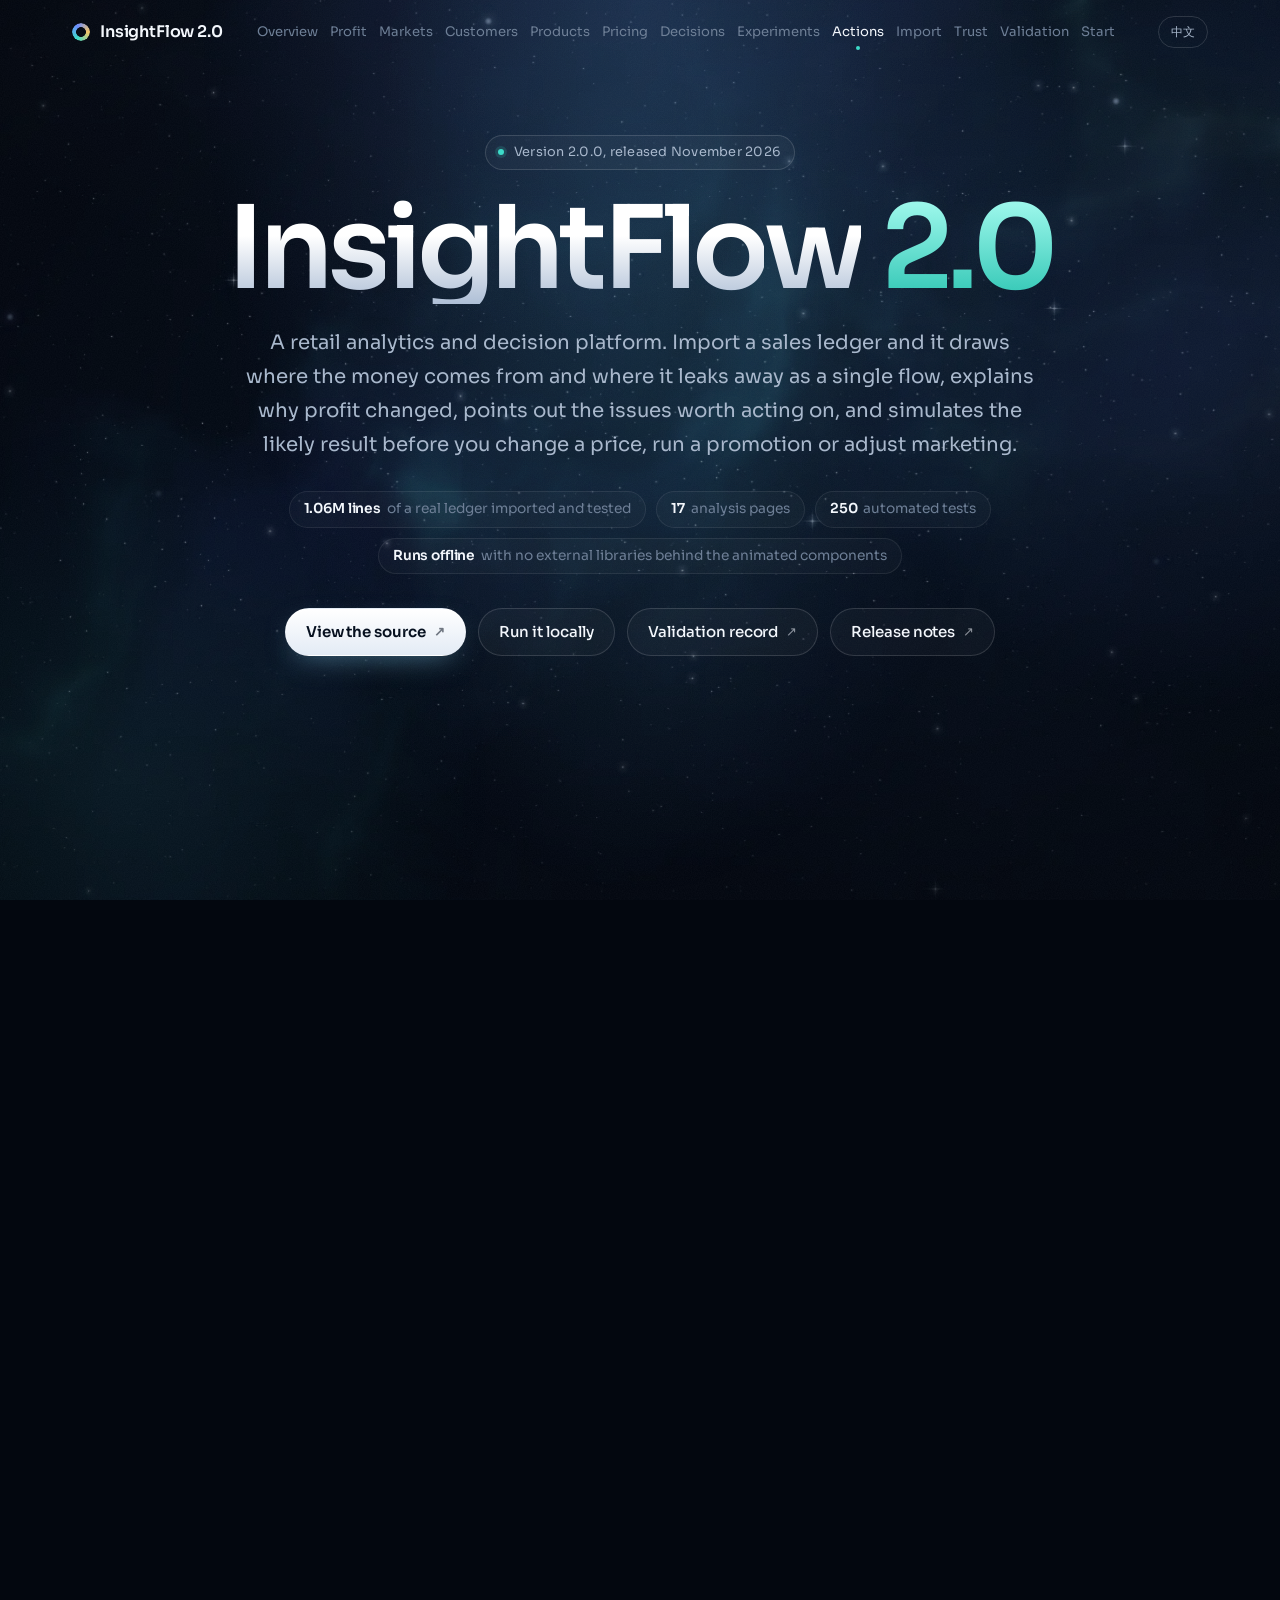
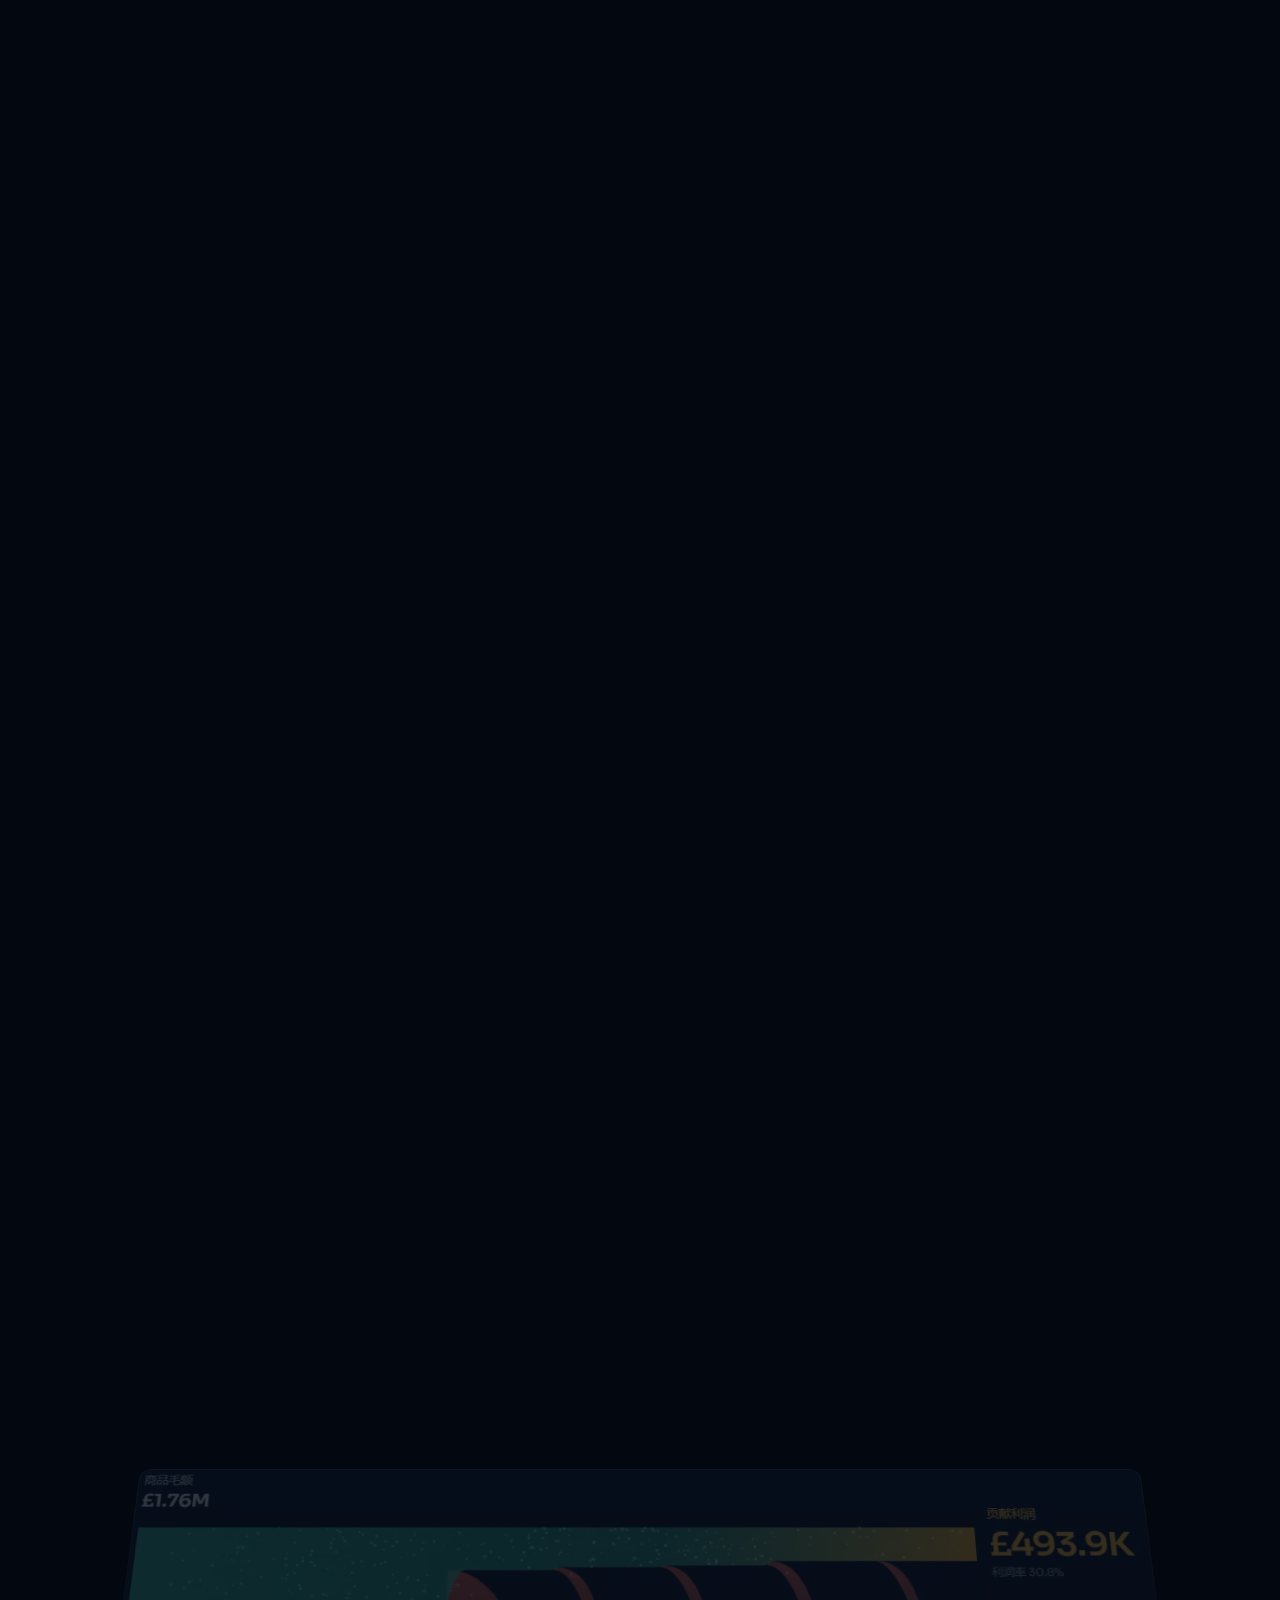
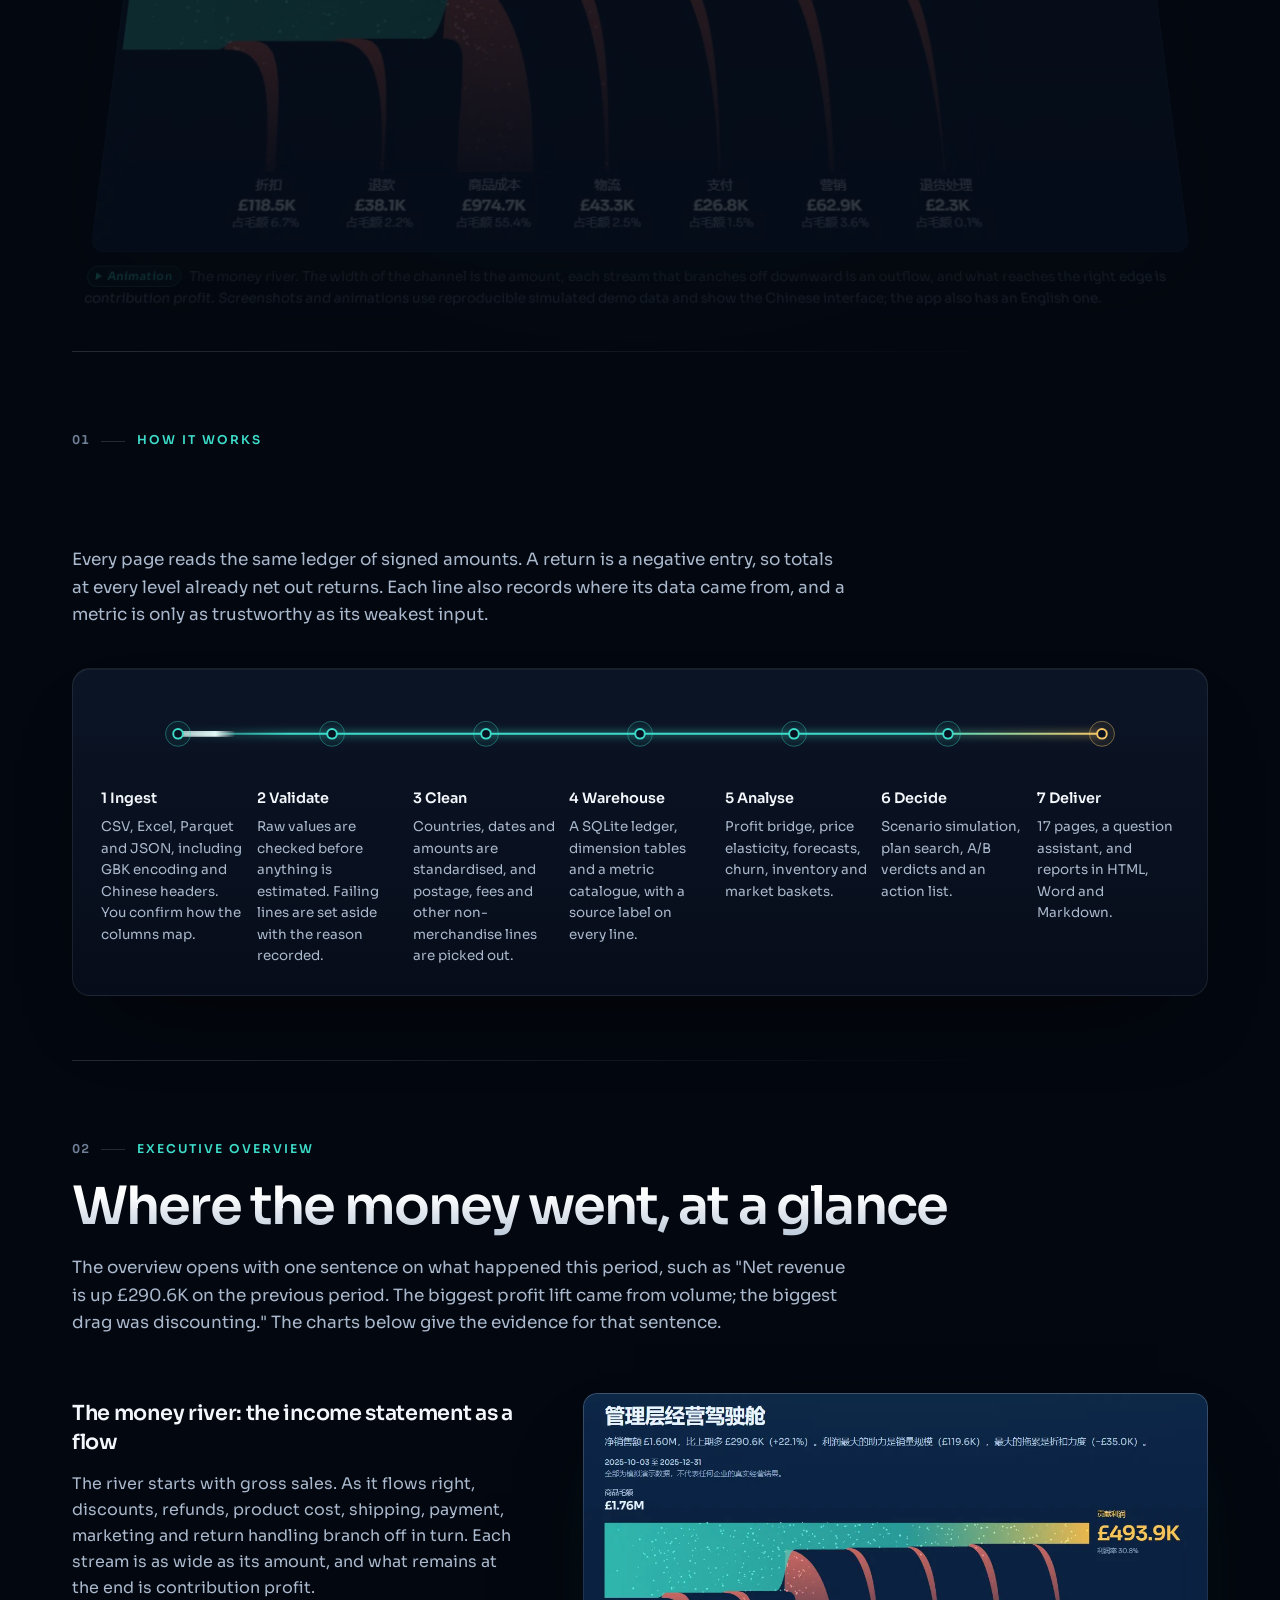
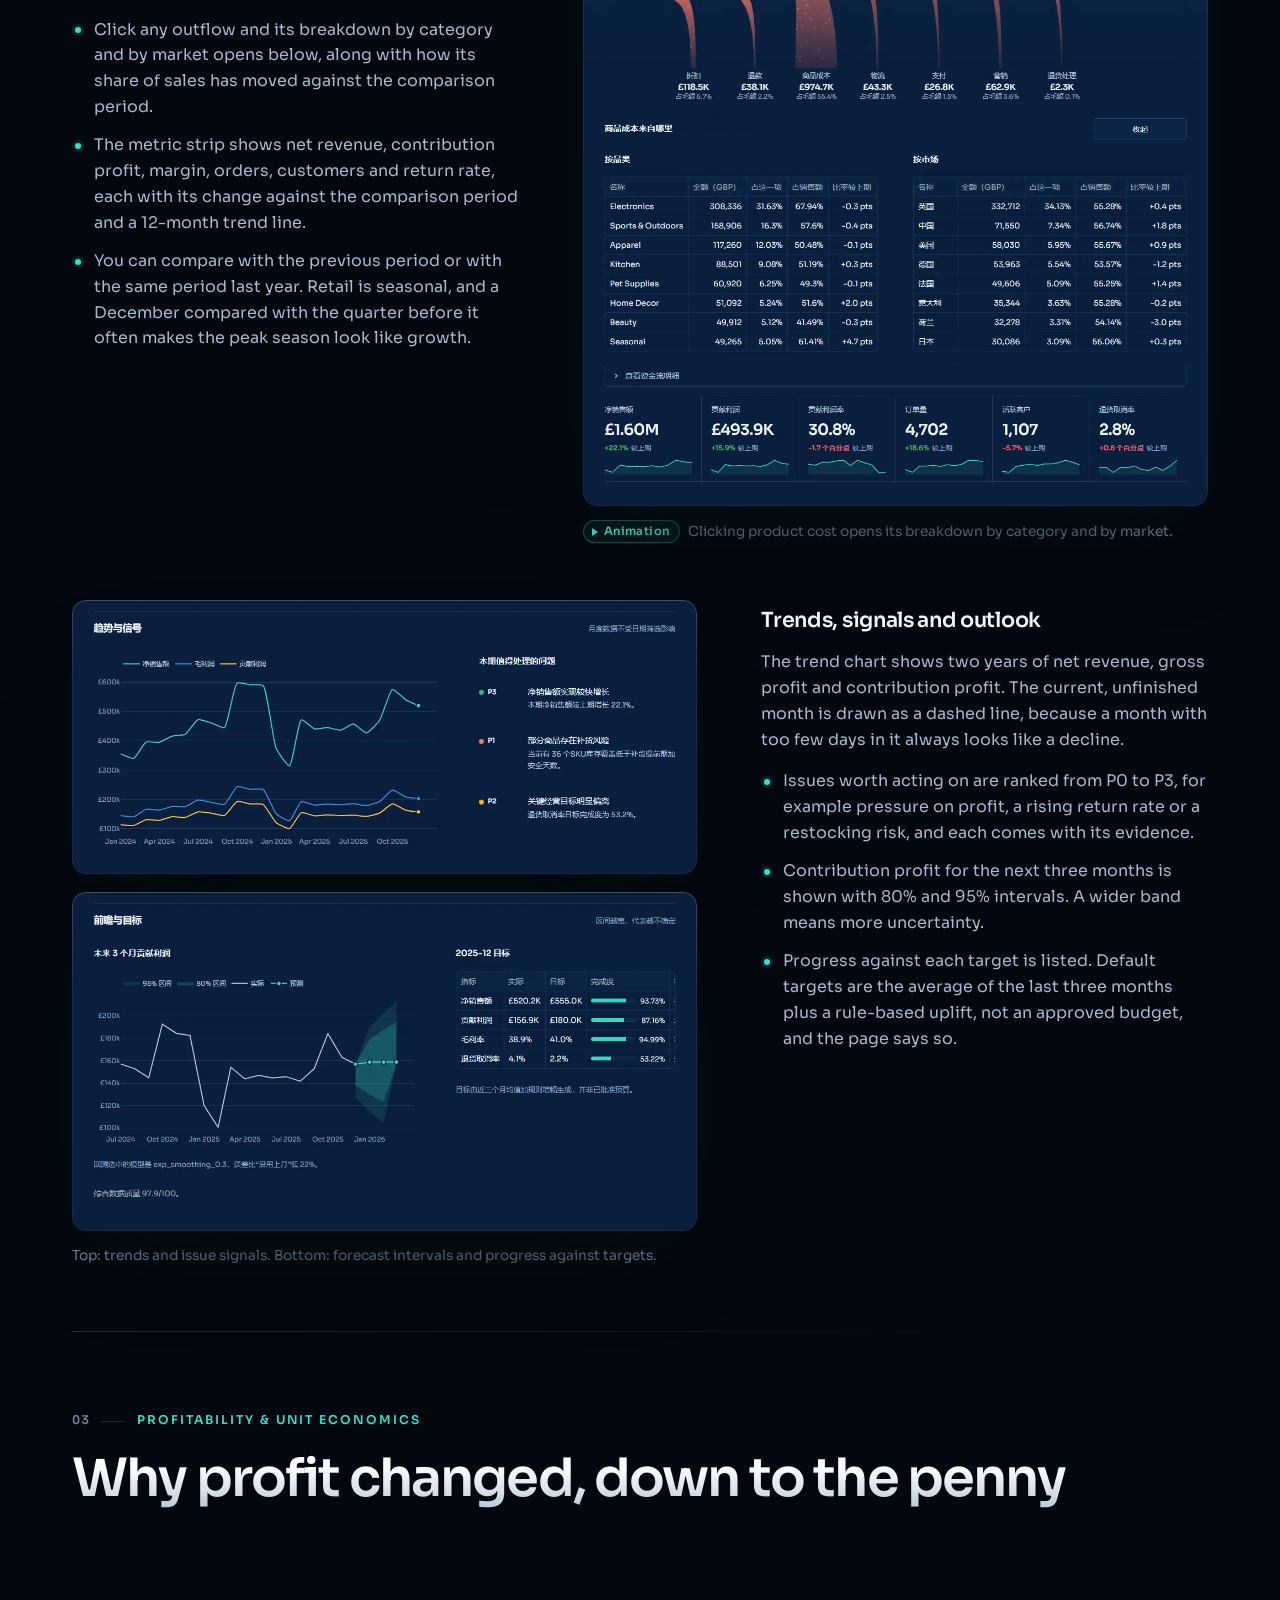
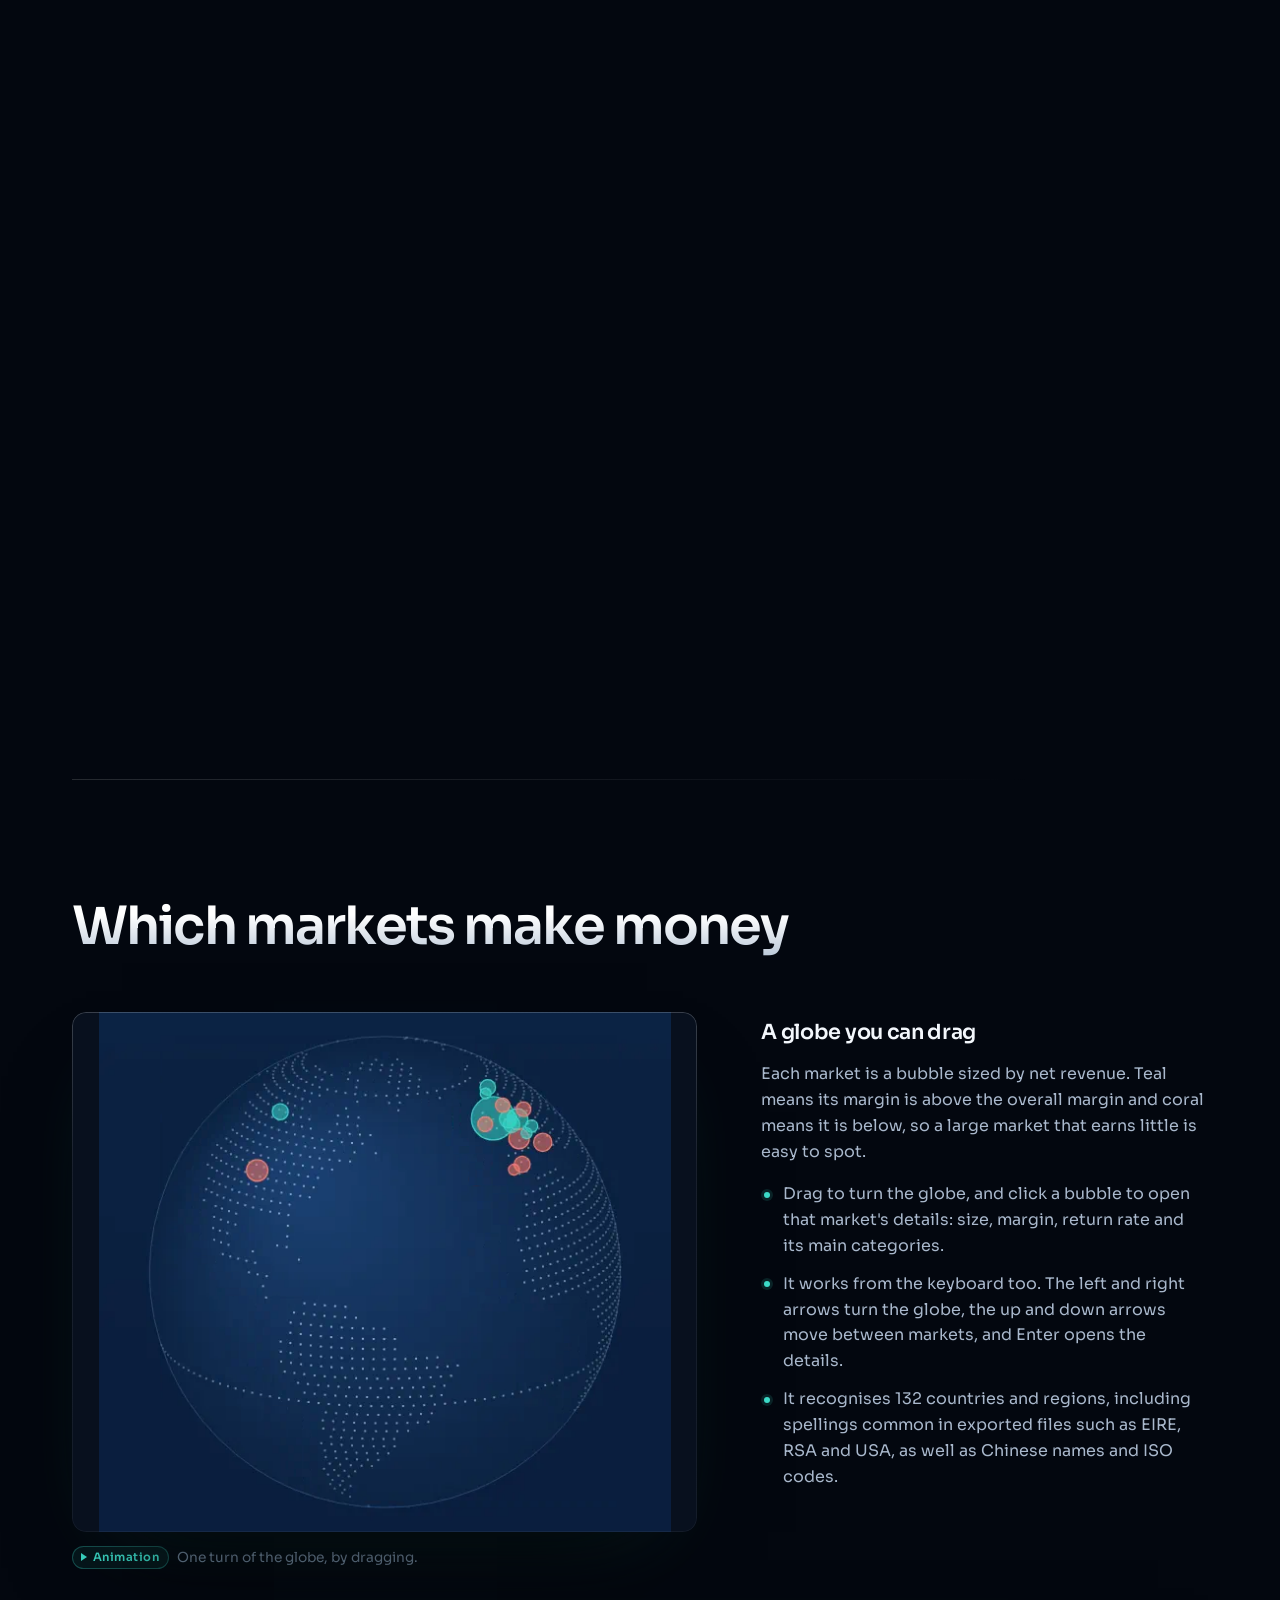
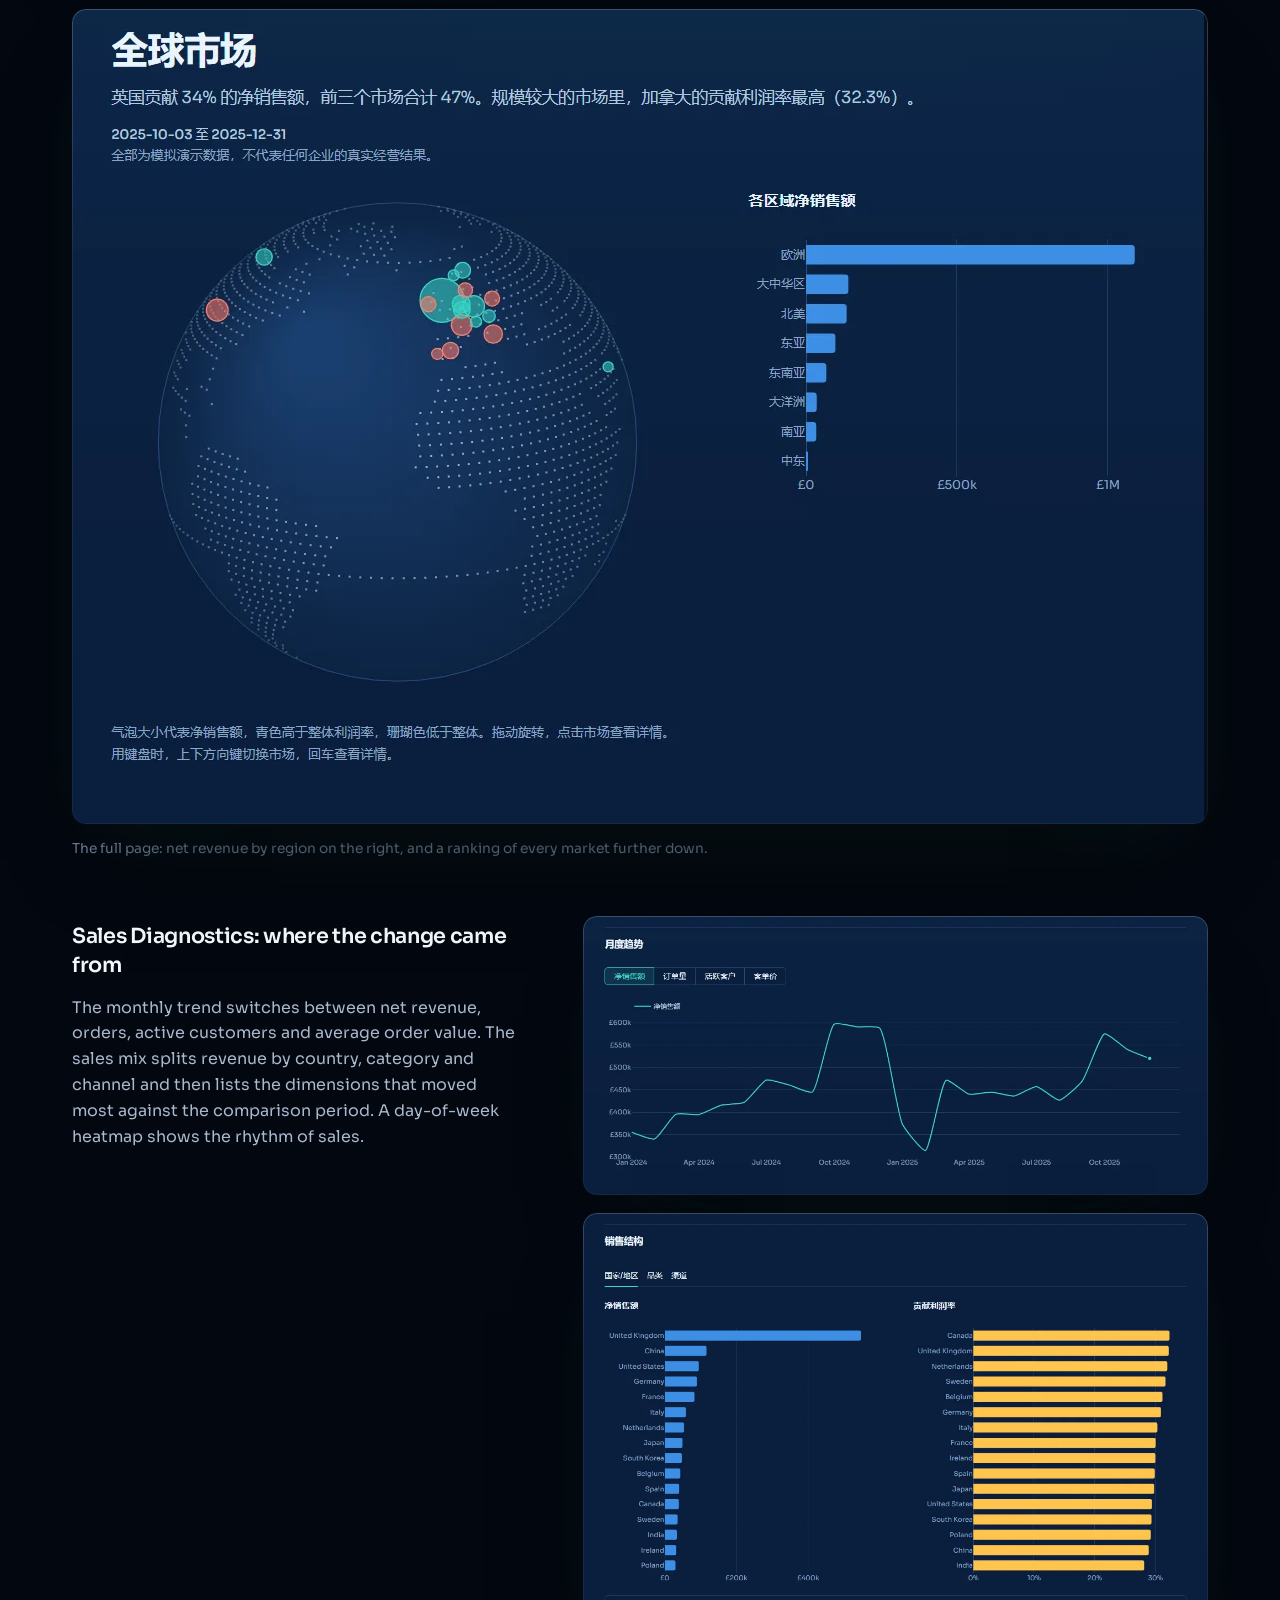
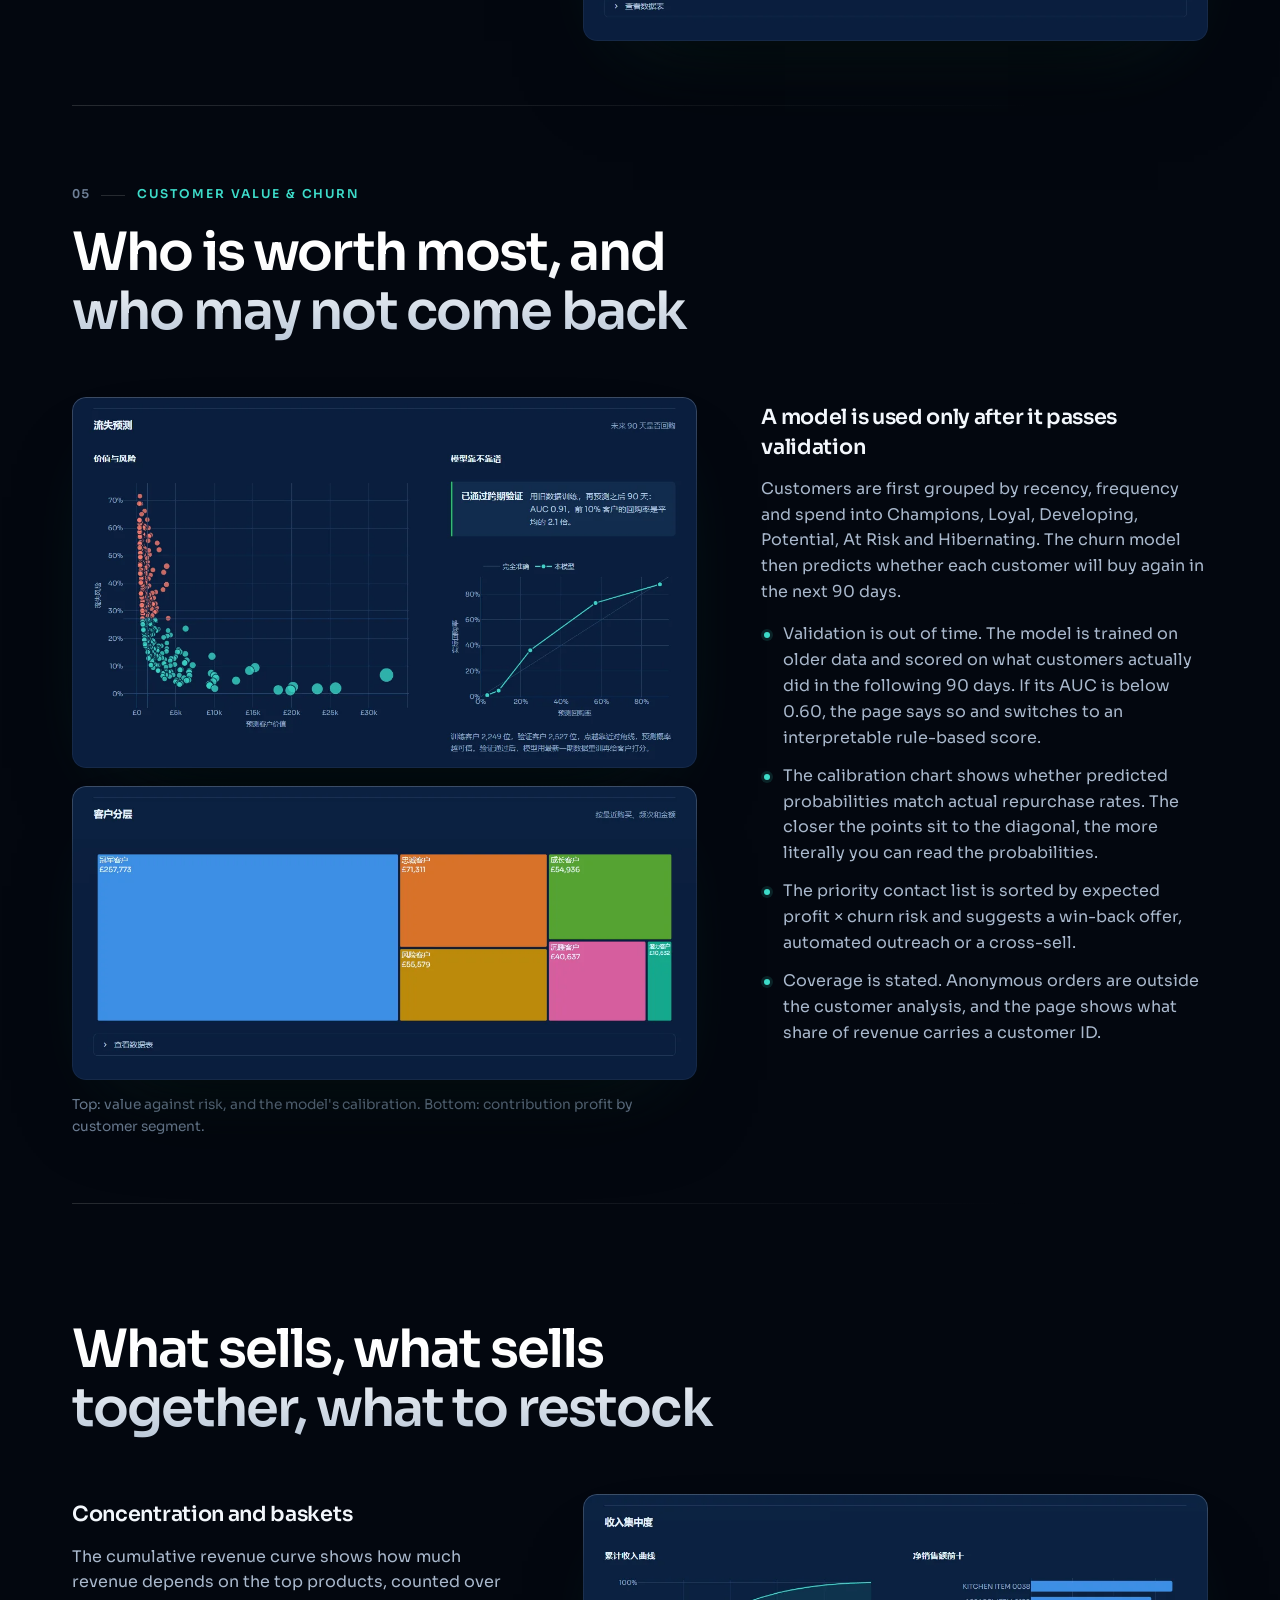
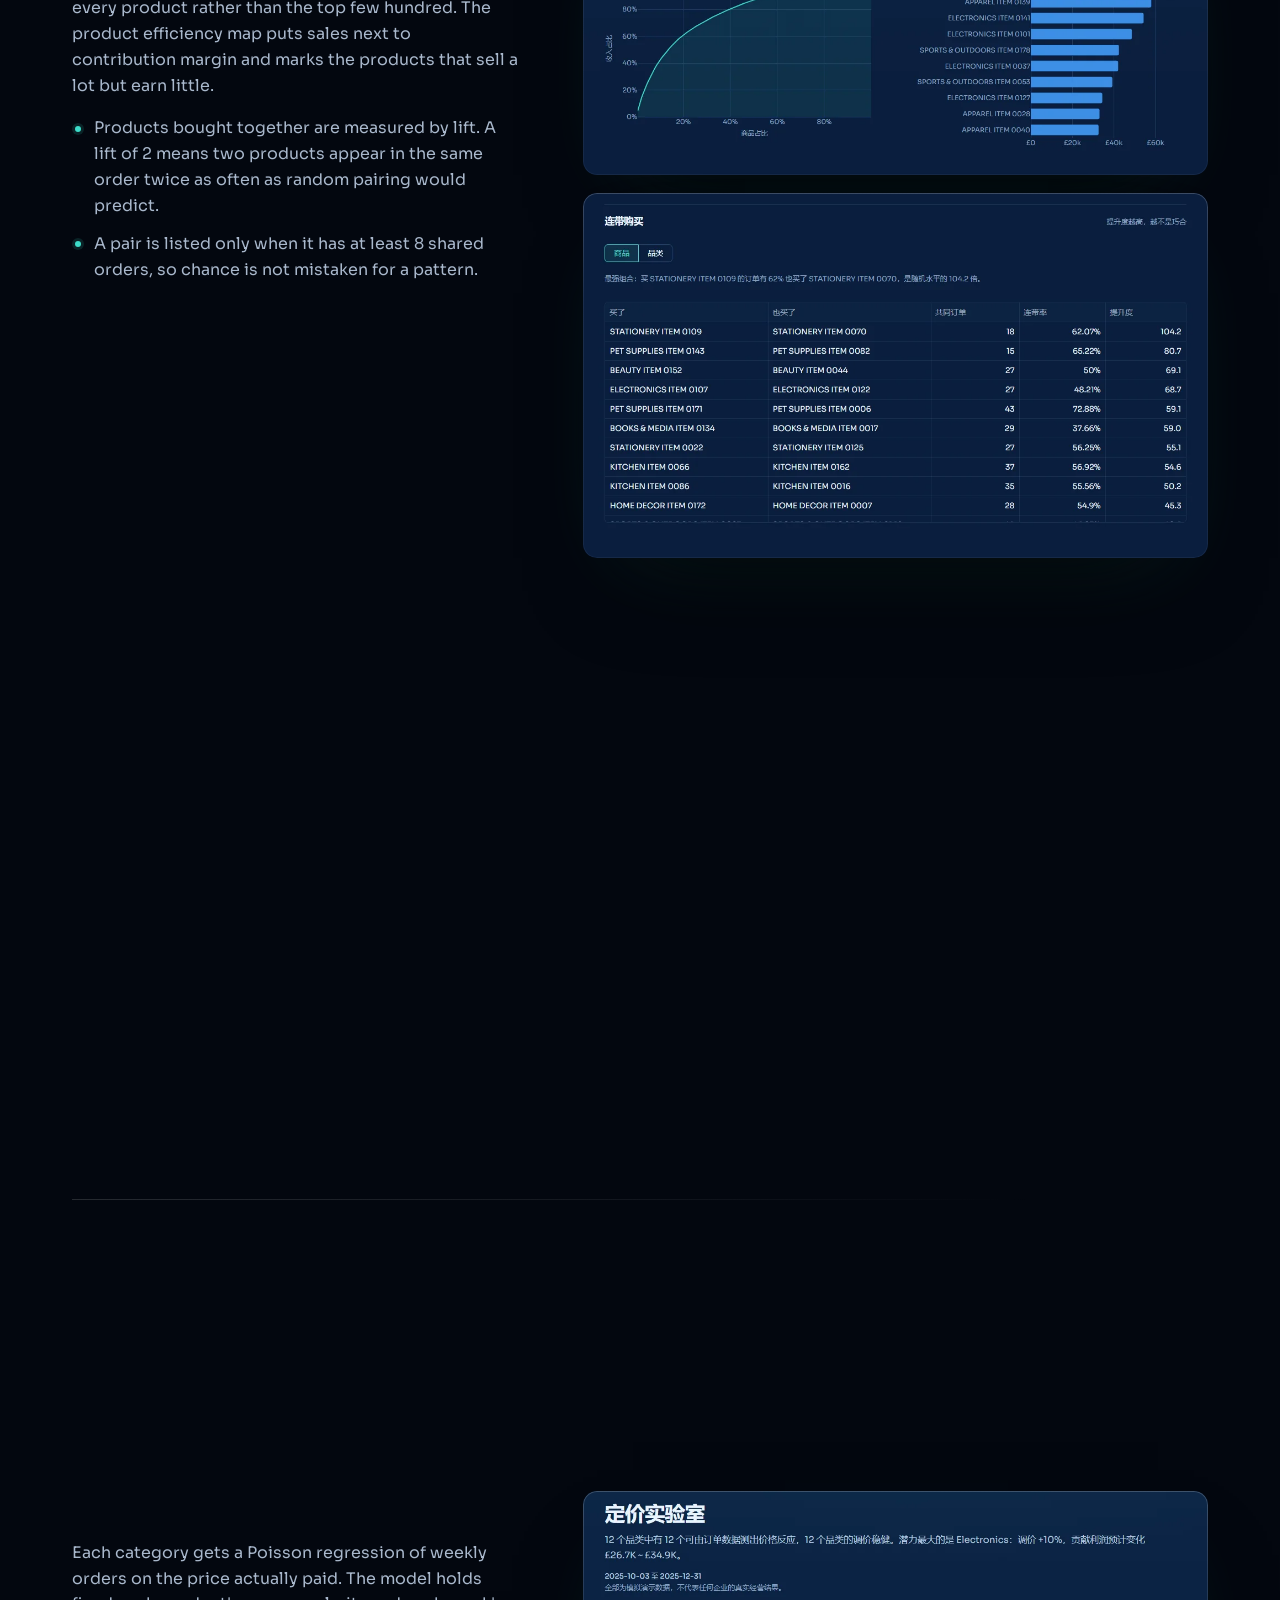
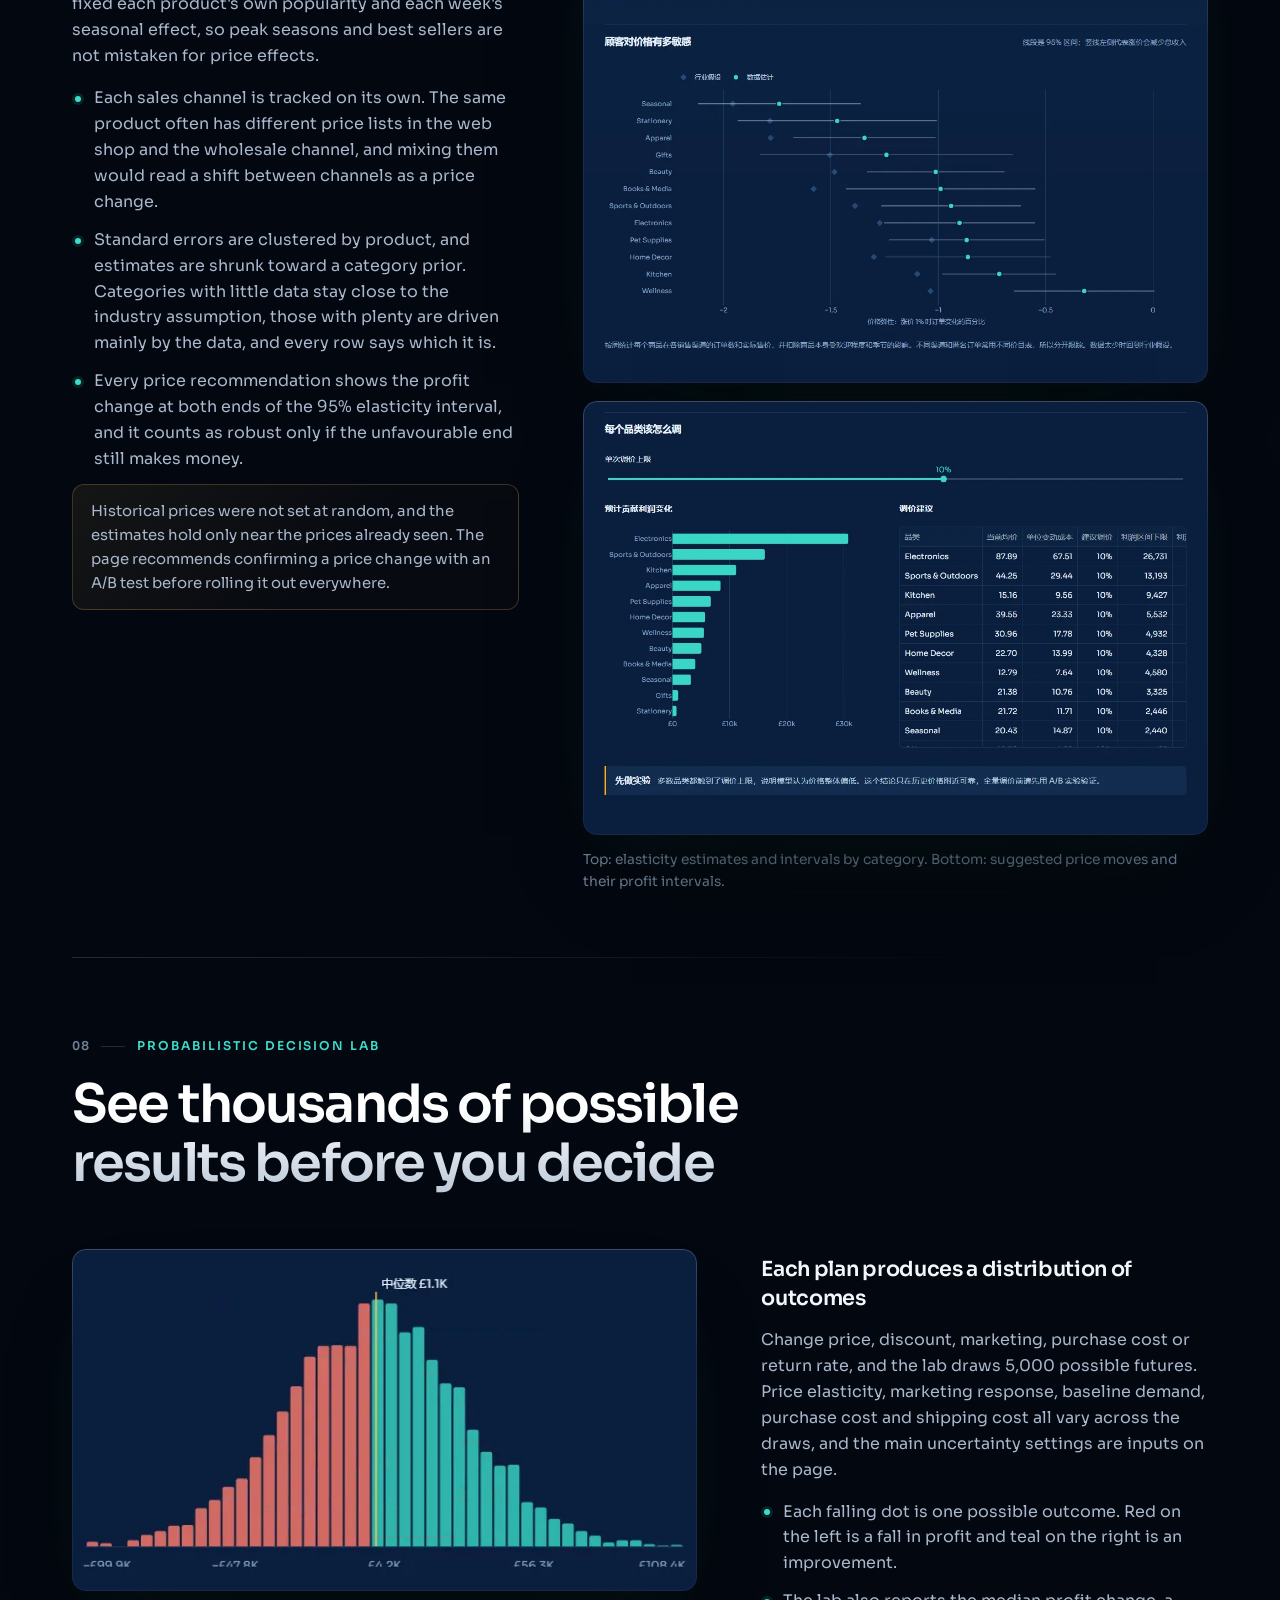
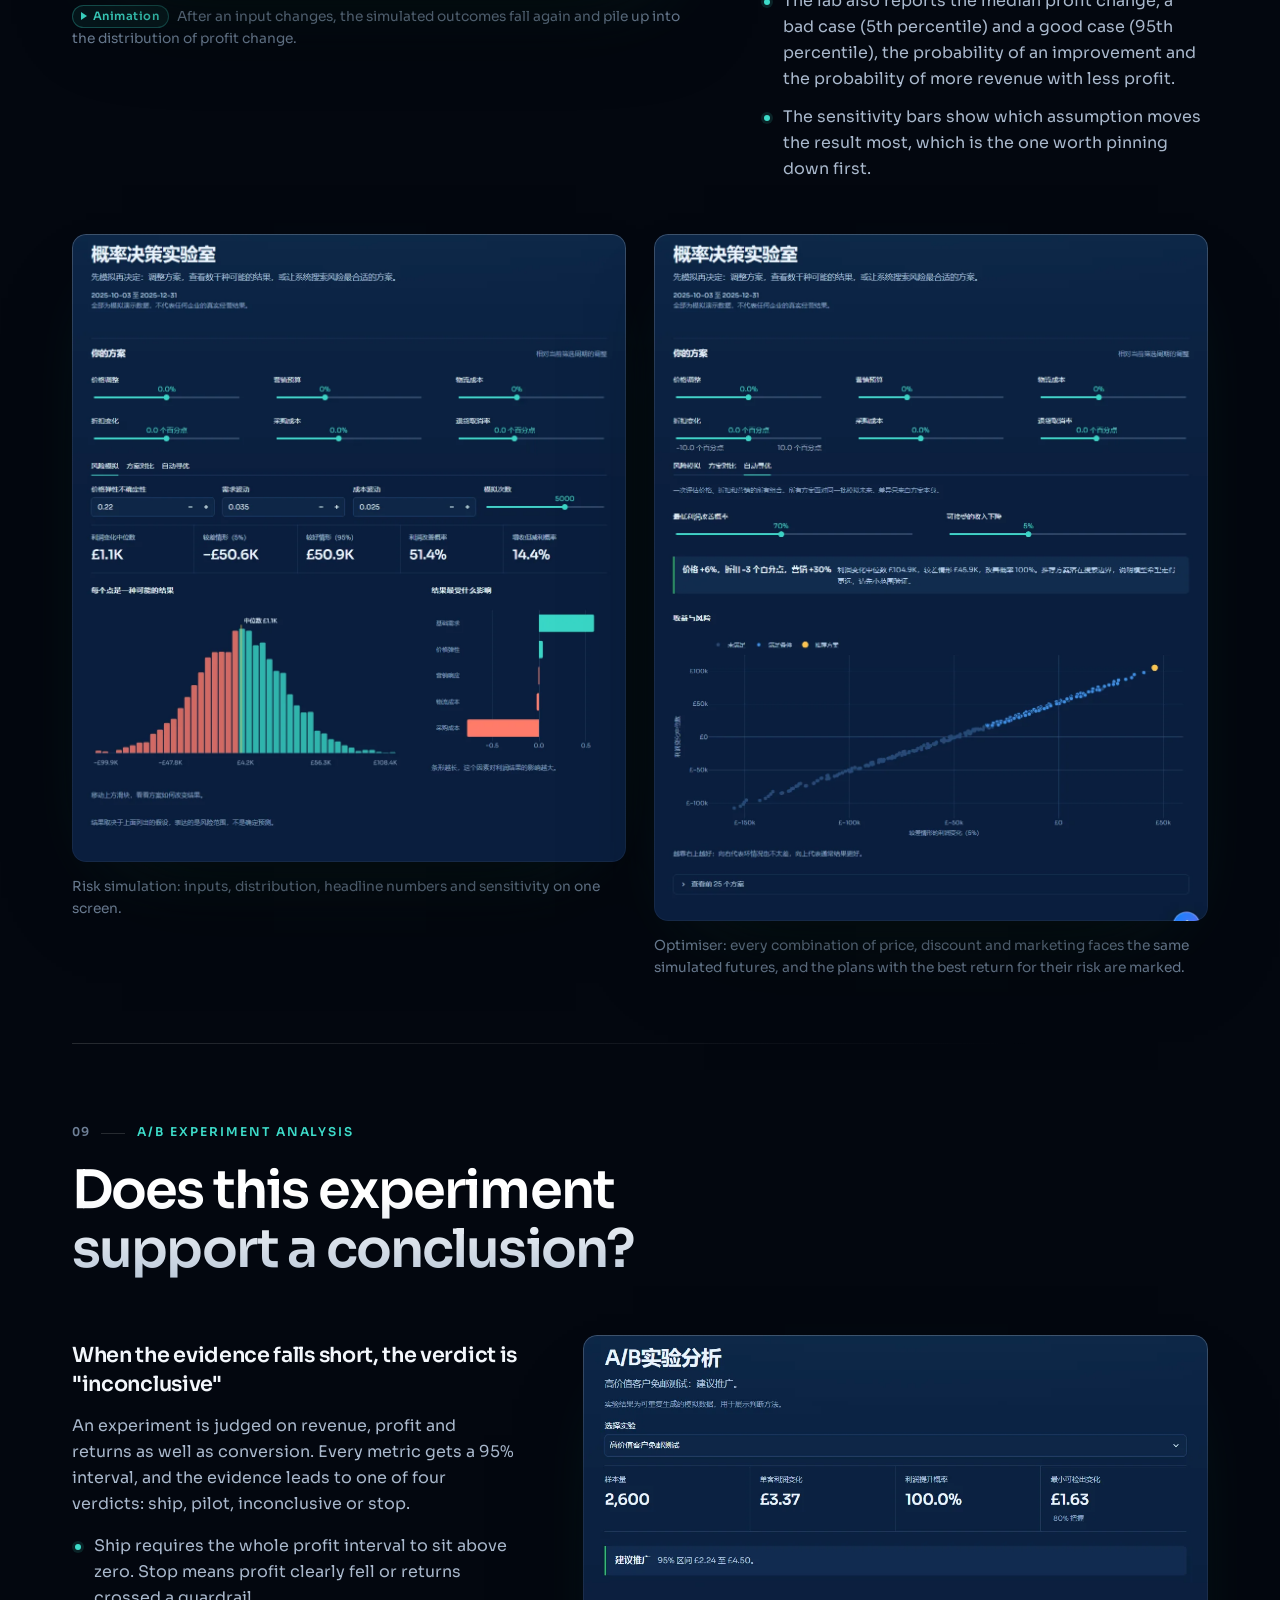
==== commit 9203346f: "Redesign the showcase with a live light river and a restrained style Both showcase pages now share o" ====
--- a/docs/en/index.html
+++ b/docs/en/index.html
@@ -6,160 +6,20 @@
 <title>InsightFlow 2.0</title>
 <meta name="description" content="InsightFlow is a retail analytics and decision platform. It turns transaction data into a money flow you can see, explains why profit changed and simulates a decision before you make it. Import, reconciliation and every page have been tested on a real public ledger of 1.06 million lines.">
 <link rel="alternate" hreflang="zh-CN" href="../">
-<style>
-@font-face {
-  font-family: "Sora";
-  src: url("../assets/fonts/sora-latin-wght-normal.woff2") format("woff2");
-  font-weight: 100 800;
-  font-display: swap;
-}
-:root {
-  --page: #0A1F3D;
-  --panel: #0F2747;
-  --raised: #17345C;
-  --line: #274A78;
-  --grid: #1C3A63;
-  --ink: #EAF4FF;
-  --ink-soft: #B4C7DF;
-  --muted: #8BA3C2;
-  --flow: #38D6C4;
-  --profit: #FFC44D;
-  --leak: #FF7B6B;
-  --radius: 10px;
-}
-* { box-sizing: border-box; }
-html { background: var(--page); scroll-behavior: smooth; scroll-padding-top: 64px; }
-@media (prefers-reduced-motion: reduce) { html { scroll-behavior: auto; } }
-body {
-  margin: 0;
-  background: var(--page);
-  color: var(--ink);
-  font-family: Sora, "Segoe UI", "Helvetica Neue", Arial, sans-serif;
-  line-height: 1.65;
-  -webkit-font-smoothing: antialiased;
-}
-a { color: var(--flow); text-underline-offset: 3px; }
-a:focus-visible, .toc a:focus-visible { outline: 2px solid var(--flow); outline-offset: 3px; border-radius: 4px; }
-.wrap { max-width: 1180px; margin: 0 auto; padding: 0 24px; }
-img { display: block; max-width: 100%; height: auto; }
-
-/* Navigation */
-.toc {
-  position: sticky; top: 0; z-index: 10;
-  background: rgba(10, 31, 61, .9); backdrop-filter: blur(10px);
-  border-bottom: 1px solid var(--grid);
-}
-.toc .wrap { display: flex; align-items: center; gap: 14px; height: 56px; }
-.toc .links { display: flex; align-items: center; gap: 12px; flex: 1; min-width: 0; height: 100%; padding: 0 4px; overflow-x: auto; scrollbar-width: none; }
-.toc .links::-webkit-scrollbar { display: none; }
-.toc b { font-weight: 700; white-space: nowrap; margin-right: 6px; }
-.toc a { color: var(--ink-soft); text-decoration: none; font-size: .86rem; white-space: nowrap; }
-.toc a:hover { color: var(--ink); }
-.toc a.lang { flex: none; padding-left: 14px; border-left: 1px solid var(--line); color: var(--flow); }
-
-/* Hero */
-header.hero { padding: 64px 0 34px; }
-.version { color: var(--muted); font-size: .92rem; margin: 0 0 12px; }
-h1 { font-size: clamp(2.4rem, 5.4vw, 3.9rem); line-height: 1.1; letter-spacing: -.02em; margin: 0 0 20px; }
-h1 span { color: var(--flow); }
-.lede { font-size: clamp(1.05rem, 1.7vw, 1.28rem); color: var(--ink-soft); max-width: 46em; margin: 0; }
-.facts { display: flex; flex-wrap: wrap; gap: 10px 26px; margin: 24px 0 0; padding: 0; list-style: none; color: var(--ink-soft); font-size: .95rem; }
-.facts li b { color: var(--ink); font-weight: 650; }
-.actions { display: flex; flex-wrap: wrap; gap: 12px; margin-top: 28px; }
-.button {
-  display: inline-block; padding: 11px 18px; border-radius: var(--radius);
-  border: 1px solid var(--line); background: var(--panel); color: var(--ink);
-  text-decoration: none; font-weight: 600;
-}
-.button.primary { background: var(--flow); border-color: var(--flow); color: #06213A; }
-.button:hover { border-color: var(--flow); }
-
-/* Media */
-figure { margin: 0; }
-.shot {
-  border: 1px solid var(--line); border-radius: 12px; overflow: hidden; background: var(--panel);
-  box-shadow: 0 22px 54px rgba(3, 12, 26, .5);
-}
-.shot.flat { box-shadow: none; }
-.shot.center { display: flex; justify-content: center; background: #0B2140; }
-.shot.center img { width: auto; max-height: 520px; }
-figcaption { color: var(--muted); font-size: .88rem; margin-top: 10px; line-height: 1.6; }
-.motion-label { display: inline-block; font-size: .78rem; color: #06213A; background: var(--flow); border-radius: 999px; padding: 1px 9px; margin-right: 6px; font-weight: 650; vertical-align: 1px; }
-
-/* Sections */
-section { padding: 72px 0 0; }
-.chapter { color: var(--flow); font-weight: 650; font-size: .95rem; margin: 0 0 6px; }
-h2 { font-size: clamp(1.6rem, 3vw, 2.2rem); line-height: 1.28; margin: 0 0 12px; letter-spacing: -.01em; }
-.section-lede { color: var(--ink-soft); margin: 0 0 30px; max-width: 50em; font-size: 1.04rem; }
-.feature { display: grid; grid-template-columns: minmax(0, 5fr) minmax(0, 7fr); gap: 44px; align-items: start; margin-top: 34px; }
-.feature.reverse { grid-template-columns: minmax(0, 7fr) minmax(0, 5fr); }
-.feature.reverse .feature-text { order: 2; }
-.feature-text h3 { font-size: 1.22rem; margin: 6px 0 10px; line-height: 1.4; }
-.feature-text p { color: var(--ink-soft); margin: 0 0 14px; }
-.points { margin: 0 0 6px; padding: 0; list-style: none; }
-.points li { position: relative; padding-left: 20px; margin: 9px 0; color: var(--ink-soft); }
-.points li::before { content: ""; position: absolute; left: 2px; top: .68em; width: 8px; height: 8px; border-radius: 50%; background: var(--flow); }
-.note { border-left: 3px solid var(--profit); background: var(--panel); padding: 12px 16px; border-radius: 0 8px 8px 0; color: var(--ink-soft); font-size: .93rem; margin: 16px 0 0; }
-.pair { display: grid; grid-template-columns: repeat(2, minmax(0, 1fr)); gap: 22px; margin-top: 30px; }
-.wide { margin-top: 30px; }
-
-/* Pipeline diagram */
-.pipeline { background: var(--panel); border: 1px solid var(--line); border-radius: 14px; padding: 26px 22px 18px; }
-.pipeline svg { width: 100%; height: auto; display: block; }
-.stages { display: grid; grid-template-columns: repeat(7, minmax(0, 1fr)); gap: 12px; margin-top: 16px; }
-.stages div { font-size: .84rem; color: var(--ink-soft); line-height: 1.55; }
-.stages b { display: block; color: var(--ink); font-size: .92rem; margin-bottom: 2px; }
-
-/* Numbers */
-.stats { display: grid; grid-template-columns: repeat(4, minmax(0, 1fr)); gap: 1px; background: var(--line); border: 1px solid var(--line); border-radius: 14px; overflow: hidden; }
-.stat { background: var(--panel); padding: 20px 20px 18px; }
-.stat b { display: block; font-size: clamp(1.5rem, 2.8vw, 2.1rem); line-height: 1.2; letter-spacing: -.02em; }
-.stat b.gold { color: var(--profit); }
-.stat b.aqua { color: var(--flow); }
-.stat span { display: block; color: var(--ink-soft); font-size: .9rem; margin-top: 6px; }
-.table-scroll { overflow-x: auto; border: 1px solid var(--line); border-radius: var(--radius); background: var(--panel); }
-.lessons { width: 100%; border-collapse: collapse; font-size: .94rem; }
-.lessons th, .lessons td { text-align: left; padding: 13px 14px; border-bottom: 1px solid var(--grid); vertical-align: top; }
-.lessons tr:last-child td { border-bottom: 0; }
-.lessons th { color: var(--muted); font-weight: 600; font-size: .86rem; }
-.lessons td:first-child { color: var(--ink); width: 24%; }
-.lessons td.before { color: var(--leak); }
-.lessons td.after { color: var(--ink-soft); }
-.cards { display: grid; grid-template-columns: repeat(3, minmax(0, 1fr)); gap: 16px; }
-.card { background: var(--panel); border: 1px solid var(--line); border-radius: var(--radius); padding: 20px 22px; }
-.card h3 { font-size: 1.04rem; margin: 0 0 8px; }
-.card p, .card li { color: var(--ink-soft); font-size: .93rem; }
-.card p { margin: 0; }
-.card ul { margin: 0; padding-left: 1.1em; }
-.card li { margin: 5px 0; }
-code { background: var(--raised); padding: 1px 6px; border-radius: 5px; font-size: .9em; }
-pre {
-  margin: 0; padding: 16px 18px; background: var(--panel); border: 1px solid var(--line);
-  border-radius: var(--radius); overflow-x: auto; color: var(--ink); font-size: .92rem; line-height: 1.6;
-}
-pre code { background: none; padding: 0; }
-footer { margin-top: 80px; padding: 28px 0 48px; border-top: 1px solid var(--grid); color: var(--muted); font-size: .9rem; }
-footer p { margin: 4px 0; }
-
-@media (max-width: 960px) {
-  .feature, .feature.reverse { grid-template-columns: 1fr; gap: 22px; }
-  .feature.reverse .feature-text { order: 0; }
-  .stages { grid-template-columns: repeat(4, minmax(0, 1fr)); }
-  .stats { grid-template-columns: repeat(2, minmax(0, 1fr)); }
-  .cards { grid-template-columns: repeat(2, minmax(0, 1fr)); }
-}
-@media (max-width: 600px) {
-  .wrap { padding: 0 16px; }
-  header.hero { padding-top: 40px; }
-  section { padding-top: 56px; }
-  .pair, .cards { grid-template-columns: 1fr; }
-  .stages { grid-template-columns: repeat(2, minmax(0, 1fr)); }
-  .lessons td:first-child { width: auto; }
-}
-</style>
+<meta name="theme-color" content="#030914">
+<link rel="preload" href="../assets/fonts/sora-latin-wght-normal.woff2" as="font" type="font/woff2" crossorigin>
+<link rel="stylesheet" href="../assets/site/showcase.css">
+<script>document.documentElement.className += ' js';</script>
+<script src="../assets/site/showcase.js" defer></script>
 </head>
 <body>
-<nav class="toc" aria-label="Page contents">
+<div class="backdrop" aria-hidden="true">
+  <div class="backdrop-nebula"></div>
+  <div class="backdrop-aurora a1"></div>
+  <div class="backdrop-aurora a2"></div>
+  <div class="backdrop-grain"></div>
+</div>
+<nav class="toc is-top" aria-label="Page contents">
   <div class="wrap">
     <b>InsightFlow 2.0</b>
     <div class="links">
@@ -181,26 +41,32 @@
   </div>
 </nav>
 
+<div class="hero-stage">
+  <canvas class="hero-canvas" aria-hidden="true" data-labels="Gross sales|Discounts|Refunds|Product cost|Shipping|Payment|Marketing|Return handling|Contribution profit"></canvas>
+  <div class="river-tags" aria-hidden="true"></div>
+  <div class="wrap">
+    <header class="hero">
+      <p class="version">Version 2.0.0, released November 2026</p>
+      <h1>InsightFlow <span>2.0</span></h1>
+      <p class="lede">A retail analytics and decision platform. Import a sales ledger and it draws where the money comes from and where it leaks away as a single flow, explains why profit changed, points out the issues worth acting on, and simulates the likely result before you change a price, run a promotion or adjust marketing.</p>
+      <ul class="facts">
+        <li><b>1.06M lines</b> of a real ledger imported and tested</li>
+        <li><b>17</b> analysis pages</li>
+        <li><b>250</b> automated tests</li>
+        <li><b>Runs offline</b> with no external libraries behind the animated components</li>
+      </ul>
+      <div class="actions">
+        <a class="button primary" href="https://github.com/zhao-yushen/InsightFlow-Analytics">View the source</a>
+        <a class="button" href="#start">Run it locally</a>
+        <a class="button" href="https://github.com/zhao-yushen/InsightFlow-Analytics/blob/main/docs/validation.md">Validation record</a>
+        <a class="button" href="https://github.com/zhao-yushen/InsightFlow-Analytics/releases/tag/v2.0.0">Release notes</a>
+      </div>
+    </header>
+  </div>
+</div>
+
 <div class="wrap">
-  <header class="hero">
-    <p class="version">Version 2.0.0, released November 2026</p>
-    <h1>InsightFlow <span>2.0</span></h1>
-    <p class="lede">A retail analytics and decision platform. Import a sales ledger and it draws where the money comes from and where it leaks away as a single flow, explains why profit changed, points out the issues worth acting on, and simulates the likely result before you change a price, run a promotion or adjust marketing.</p>
-    <ul class="facts">
-      <li><b>1.06M lines</b> of a real ledger imported and tested</li>
-      <li><b>17</b> analysis pages</li>
-      <li><b>250</b> automated tests</li>
-      <li><b>Runs offline</b> with no external libraries behind the animated components</li>
-    </ul>
-    <div class="actions">
-      <a class="button primary" href="https://github.com/zhao-yushen/InsightFlow-Analytics">View the source</a>
-      <a class="button" href="#start">Run it locally</a>
-      <a class="button" href="https://github.com/zhao-yushen/InsightFlow-Analytics/blob/main/docs/validation.md">Validation record</a>
-      <a class="button" href="https://github.com/zhao-yushen/InsightFlow-Analytics/releases/tag/v2.0.0">Release notes</a>
-    </div>
-  </header>
-
-  <figure>
+  <figure class="hero-shot">
     <div class="shot">
       <picture>
         <source srcset="../assets/showcase/overview-river.webp" media="(prefers-reduced-motion: reduce)">
@@ -215,27 +81,31 @@
     <h2 id="pipeline-title">How a sales ledger becomes a decision</h2>
     <p class="section-lede">Every page reads the same ledger of signed amounts. A return is a negative entry, so totals at every level already net out returns. Each line also records where its data came from, and a metric is only as trustworthy as its weakest input.</p>
     <div class="pipeline">
-      <svg viewBox="0 0 1120 120" role="img" aria-label="Data flow: ingest, validate, clean, warehouse, analyse, decide, deliver">
+      <svg viewBox="0 0 1120 64" role="img" aria-label="Data flow: ingest, validate, clean, warehouse, analyse, decide, deliver">
         <defs>
           <linearGradient id="beam" x1="0" x2="1" y1="0" y2="0">
-            <stop offset="0" stop-color="#38D6C4" stop-opacity=".85"/>
-            <stop offset=".7" stop-color="#38D6C4" stop-opacity=".7"/>
-            <stop offset="1" stop-color="#FFC44D" stop-opacity=".95"/>
+            <stop offset="0" stop-color="#3DDBC9" stop-opacity=".25"/>
+            <stop offset=".12" stop-color="#3DDBC9"/>
+            <stop offset=".8" stop-color="#3DDBC9"/>
+            <stop offset="1" stop-color="#F4C566"/>
           </linearGradient>
+          <linearGradient id="pulse-light" x1="0" x2="1" y1="0" y2="0">
+            <stop offset="0" stop-color="#FFFFFF" stop-opacity="0"/>
+            <stop offset=".85" stop-color="#E9FFFC" stop-opacity=".95"/>
+            <stop offset="1" stop-color="#FFFFFF" stop-opacity="0"/>
+          </linearGradient>
+          <clipPath id="beam-clip"><rect x="80" y="26" width="960" height="12"/></clipPath>
         </defs>
-        <rect x="20" y="52" width="1080" height="16" rx="8" fill="url(#beam)"/>
-        <g font-family="Sora, sans-serif" font-size="15" fill="#EAF4FF" text-anchor="middle" font-weight="600">
-          <g><circle cx="80" cy="60" r="26" fill="#0F2747" stroke="#38D6C4" stroke-width="2"/><text x="80" y="65">1</text></g>
-          <g><circle cx="240" cy="60" r="26" fill="#0F2747" stroke="#38D6C4" stroke-width="2"/><text x="240" y="65">2</text></g>
-          <g><circle cx="400" cy="60" r="26" fill="#0F2747" stroke="#38D6C4" stroke-width="2"/><text x="400" y="65">3</text></g>
-          <g><circle cx="560" cy="60" r="26" fill="#0F2747" stroke="#38D6C4" stroke-width="2"/><text x="560" y="65">4</text></g>
-          <g><circle cx="720" cy="60" r="26" fill="#0F2747" stroke="#38D6C4" stroke-width="2"/><text x="720" y="65">5</text></g>
-          <g><circle cx="880" cy="60" r="26" fill="#0F2747" stroke="#38D6C4" stroke-width="2"/><text x="880" y="65">6</text></g>
-          <g><circle cx="1040" cy="60" r="26" fill="#0F2747" stroke="#FFC44D" stroke-width="2"/><text x="1040" y="65">7</text></g>
-        </g>
-        <g font-family="Sora, sans-serif" font-size="14" fill="#B4C7DF" text-anchor="middle">
-          <text x="80" y="112">Ingest</text><text x="240" y="112">Validate</text><text x="400" y="112">Clean</text><text x="560" y="112">Warehouse</text><text x="720" y="112">Analyse</text><text x="880" y="112">Decide</text><text x="1040" y="112">Deliver</text>
-        </g>
+        <rect class="beam-glow" x="80" y="28" width="960" height="8" rx="4" fill="url(#beam)"/>
+        <rect class="beam" x="80" y="31" width="960" height="2" rx="1" fill="url(#beam)"/>
+        <g class="pulse" clip-path="url(#beam-clip)"><rect x="0" y="29" width="140" height="6" rx="3" fill="url(#pulse-light)"/></g>
+        <g class="node" style="--n:0"><circle class="halo" cx="80" cy="32" r="13"/><circle class="core" cx="80" cy="32" r="5"/></g>
+        <g class="node" style="--n:1"><circle class="halo" cx="240" cy="32" r="13"/><circle class="core" cx="240" cy="32" r="5"/></g>
+        <g class="node" style="--n:2"><circle class="halo" cx="400" cy="32" r="13"/><circle class="core" cx="400" cy="32" r="5"/></g>
+        <g class="node" style="--n:3"><circle class="halo" cx="560" cy="32" r="13"/><circle class="core" cx="560" cy="32" r="5"/></g>
+        <g class="node" style="--n:4"><circle class="halo" cx="720" cy="32" r="13"/><circle class="core" cx="720" cy="32" r="5"/></g>
+        <g class="node" style="--n:5"><circle class="halo" cx="880" cy="32" r="13"/><circle class="core" cx="880" cy="32" r="5"/></g>
+        <g class="node end" style="--n:6"><circle class="halo" cx="1040" cy="32" r="13"/><circle class="core" cx="1040" cy="32" r="5"/></g>
       </svg>
       <div class="stages">
         <div><b>1 Ingest</b>CSV, Excel, Parquet and JSON, including GBK encoding and Chinese headers. You confirm how the columns map.</div>
--- a/docs/assets/site/showcase.css
+++ b/docs/assets/site/showcase.css
@@ -0,0 +1,478 @@
+/* InsightFlow showcase. Shared by the Chinese page (/) and the English page (/en/). */
+
+@font-face {
+  font-family: "Sora";
+  src: url("../fonts/sora-latin-wght-normal.woff2") format("woff2");
+  font-weight: 100 800;
+  font-display: swap;
+}
+
+:root {
+  --void: #03070F;
+  --ink: #F3F7FC;
+  --ink-soft: #A9B8CC;
+  --muted: #6E7F96;
+  --hair: rgba(255, 255, 255, .08);
+  --hair-strong: rgba(255, 255, 255, .14);
+  --surface: rgba(13, 22, 39, .66);
+  --surface-strong: rgba(14, 24, 42, .9);
+  --flow: #3DDBC9;
+  --profit: #F4C566;
+  --leak: #FF8070;
+  --radius: 14px;
+  --ease-out: cubic-bezier(.22, 1, .36, 1);
+  --ease-expo: cubic-bezier(.16, 1, .3, 1);
+  --ease-in-out: cubic-bezier(.65, 0, .35, 1);
+  --sans: Sora, "PingFang SC", "HarmonyOS Sans SC", "Microsoft YaHei UI", "Microsoft YaHei", sans-serif;
+  --mono: ui-monospace, "Cascadia Mono", "SFMono-Regular", Menlo, Consolas, monospace;
+}
+
+* { box-sizing: border-box; }
+html { background: var(--void); scroll-behavior: smooth; scroll-padding-top: 80px; }
+body {
+  margin: 0;
+  background: transparent;
+  color: var(--ink);
+  font-family: var(--sans);
+  font-size: 16px;
+  line-height: 1.72;
+  -webkit-font-smoothing: antialiased;
+  -moz-osx-font-smoothing: grayscale;
+  text-rendering: optimizeLegibility;
+  counter-reset: chapter;
+  overflow-x: hidden;
+}
+html[lang="en"] body { font-family: Sora, "Segoe UI", "Helvetica Neue", Arial, sans-serif; line-height: 1.62; }
+::selection { background: rgba(61, 219, 201, .28); color: #fff; }
+a { color: var(--flow); text-decoration: none; }
+p a, figcaption a { text-decoration: underline; text-decoration-color: rgba(61, 219, 201, .4); text-underline-offset: 3px; }
+a:focus-visible, .button:focus-visible { outline: 2px solid var(--flow); outline-offset: 3px; border-radius: 6px; }
+.wrap { max-width: 1200px; margin: 0 auto; padding: 0 32px; }
+img { display: block; max-width: 100%; height: auto; }
+.sr-only {
+  position: absolute; width: 1px; height: 1px; padding: 0; margin: -1px;
+  overflow: hidden; clip: rect(0 0 0 0); white-space: nowrap; border: 0;
+}
+
+/* Backdrop: a dim nebula, two slow glows and film grain */
+.backdrop {
+  position: fixed; inset: 0; z-index: -1; pointer-events: none; overflow: hidden;
+  background: radial-gradient(1100px 620px at 50% -12%, rgba(64, 92, 170, .16), transparent 72%), var(--void);
+}
+.backdrop-nebula {
+  position: absolute; inset: -6% -3%;
+  background: url("nebula.webp") center / cover no-repeat;
+  opacity: .5;
+  will-change: transform;
+}
+.backdrop-aurora { position: absolute; width: 80vmax; height: 80vmax; border-radius: 50%; will-change: transform; }
+.backdrop-aurora.a1 {
+  left: -30vmax; top: 30vh;
+  background: radial-gradient(closest-side, rgba(61, 219, 201, .07), transparent 72%);
+  animation: drift-a 60s var(--ease-in-out) infinite alternate;
+}
+.backdrop-aurora.a2 {
+  right: -34vmax; top: -18vh;
+  background: radial-gradient(closest-side, rgba(92, 112, 230, .1), transparent 72%);
+  animation: drift-b 70s var(--ease-in-out) infinite alternate;
+}
+.backdrop-grain {
+  position: absolute; inset: 0; opacity: .07;
+  background-image: url("data:image/svg+xml,%3Csvg xmlns='http://www.w3.org/2000/svg' width='180' height='180'%3E%3Cfilter id='n'%3E%3CfeTurbulence type='fractalNoise' baseFrequency='.85' numOctaves='3' stitchTiles='stitch'/%3E%3CfeColorMatrix values='0 0 0 0 1 0 0 0 0 1 0 0 0 0 1 0 0 0 .55 0'/%3E%3C/filter%3E%3Crect width='100%25' height='100%25' filter='url(%23n)'/%3E%3C/svg%3E");
+}
+@keyframes drift-a { to { transform: translate3d(14vmax, -10vh, 0) scale(1.1); } }
+@keyframes drift-b { to { transform: translate3d(-12vmax, 16vh, 0) scale(.92); } }
+
+/* Navigation */
+.toc {
+  position: fixed; top: 0; left: 0; right: 0; z-index: 30;
+  background: rgba(3, 7, 15, .72);
+  -webkit-backdrop-filter: blur(18px) saturate(150%);
+  backdrop-filter: blur(18px) saturate(150%);
+  border-bottom: 1px solid var(--hair);
+  transition: background .6s var(--ease-out), border-color .6s var(--ease-out);
+}
+.js .toc.is-top { background: rgba(3, 7, 15, 0); border-bottom-color: transparent; -webkit-backdrop-filter: none; backdrop-filter: none; }
+.toc .wrap { display: flex; align-items: center; gap: 18px; height: 64px; }
+.toc b { display: flex; align-items: center; gap: 10px; font-weight: 600; letter-spacing: -.01em; white-space: nowrap; margin-right: 8px; }
+.toc b::before {
+  content: ""; width: 18px; height: 18px; border-radius: 50%;
+  background: conic-gradient(from 210deg, var(--flow), #6C8CFF, var(--profit), var(--flow));
+  -webkit-mask: radial-gradient(circle, transparent 4.6px, #000 5.2px);
+  mask: radial-gradient(circle, transparent 4.6px, #000 5.2px);
+}
+.toc .links {
+  position: relative; display: flex; align-items: center; gap: 0;
+  flex: 1; min-width: 0; height: 100%; padding: 0 2px;
+  overflow-x: auto; scrollbar-width: none;
+}
+.toc .links::-webkit-scrollbar { display: none; }
+.toc .links a {
+  position: relative; padding: 6px 8px; border-radius: 8px;
+  color: var(--muted); font-size: .82rem; white-space: nowrap;
+  transition: color .3s, background .3s;
+}
+html[lang="en"] .toc .links a { padding: 6px 6px; }
+.toc .links a:hover { color: var(--ink); background: rgba(255, 255, 255, .04); }
+.toc .links a.is-active { color: var(--ink); }
+.toc .links a::after {
+  content: ""; position: absolute; left: 50%; bottom: -1px; width: 4px; height: 4px; margin-left: -2px; border-radius: 50%;
+  background: var(--flow); opacity: 0; transform: scale(.4); transition: opacity .35s, transform .35s var(--ease-out);
+}
+.toc .links a.is-active::after { opacity: 1; transform: none; }
+.toc a.lang {
+  flex: none; padding: 5px 12px; border-radius: 999px;
+  border: 1px solid var(--hair-strong); color: var(--ink-soft); font-size: .78rem; letter-spacing: .02em;
+  transition: border-color .3s, color .3s;
+}
+.toc a.lang:hover { border-color: rgba(255, 255, 255, .3); color: var(--ink); }
+.toc-progress {
+  position: absolute; left: 0; right: 0; bottom: -1px; height: 1px;
+  background: linear-gradient(90deg, transparent, var(--flow) 30%, var(--profit));
+  opacity: .7; transform-origin: 0 50%; transform: scaleX(0);
+}
+
+/* Hero */
+.hero-stage {
+  position: relative; isolation: isolate;
+  min-height: 100vh; min-height: 100svh;
+  display: flex; flex-direction: column;
+  overflow: hidden;
+}
+.hero-stage::before {
+  content: ""; position: absolute; inset: 0; z-index: -2; pointer-events: none;
+  background:
+    radial-gradient(48% 42% at 50% 0%, rgba(110, 150, 255, .16), transparent 72%),
+    radial-gradient(30% 30% at 50% 8%, rgba(61, 219, 201, .08), transparent 70%);
+}
+.hero-canvas {
+  position: absolute; inset: 0; z-index: -1;
+  width: 100%; height: 100%; display: block;
+  opacity: 0; transform: scale(1.04);
+  transition: opacity 1.8s var(--ease-out), transform 3.4s var(--ease-expo);
+  -webkit-mask-image: linear-gradient(to bottom, #000 80%, transparent);
+  mask-image: linear-gradient(to bottom, #000 80%, transparent);
+}
+.hero-canvas.is-live { opacity: 1; transform: none; }
+.hero-stage .wrap { width: 100%; position: relative; z-index: 1; }
+header.hero { margin: 0 auto; max-width: 980px; padding: clamp(112px, 15vh, 168px) 0 28px; text-align: center; }
+.version {
+  display: inline-flex; align-items: center; gap: 10px;
+  margin: 0; padding: 6px 14px 6px 12px; border-radius: 999px;
+  border: 1px solid var(--hair-strong); background: rgba(255, 255, 255, .03);
+  color: var(--ink-soft); font-size: .8rem; letter-spacing: .02em;
+}
+.version::before {
+  content: ""; width: 6px; height: 6px; border-radius: 50%;
+  background: var(--flow); box-shadow: 0 0 0 3px rgba(61, 219, 201, .16);
+}
+h1 {
+  margin: 24px 0 22px; font-weight: 600;
+  font-size: clamp(2.7rem, 9.2vw, 7.2rem); line-height: .96; letter-spacing: -.05em;
+}
+h1, h1 .ch {
+  background: linear-gradient(180deg, #FFFFFF 38%, #AEBFD6 100%);
+  -webkit-background-clip: text; background-clip: text; color: transparent;
+}
+h1 > span:not([class]), h1 > span:not([class]) .ch {
+  background: linear-gradient(180deg, #9AF6EA 10%, #2CC4B2 100%);
+  -webkit-background-clip: text; background-clip: text; color: transparent;
+}
+h1 .word { display: inline-block; white-space: nowrap; }
+h1 .ch { display: inline-block; }
+html[lang="en"] .lede { max-width: 44em; }
+.lede {
+  margin: 0 auto; max-width: 40em;
+  font-size: clamp(1.06rem, 1.55vw, 1.24rem); line-height: 1.7; color: var(--ink-soft);
+  text-wrap: balance;
+}
+.facts {
+  display: flex; flex-wrap: wrap; justify-content: center; align-items: center; gap: 10px;
+  margin: 30px 0 0; padding: 0; list-style: none; color: var(--muted); font-size: .86rem;
+}
+.facts li {
+  display: flex; align-items: baseline; gap: 6px; padding: 6px 14px; border-radius: 999px;
+  border: 1px solid var(--hair); background: rgba(255, 255, 255, .025);
+}
+.facts li b { color: var(--ink); font-weight: 600; letter-spacing: -.01em; }
+.actions { display: flex; flex-wrap: wrap; justify-content: center; gap: 12px; margin-top: 34px; }
+.river-tags { position: absolute; inset: 0; z-index: 0; pointer-events: none; }
+.river-tag {
+  position: absolute; display: flex; align-items: center; gap: 7px;
+  transform: translate(-50%, 8px);
+  font-size: .72rem; font-weight: 500; letter-spacing: .04em; white-space: nowrap;
+  color: rgba(226, 236, 248, .7);
+  opacity: 0; transition: opacity 1.2s var(--ease-out), transform 1.2s var(--ease-out);
+}
+.river-tag::before { content: ""; width: 5px; height: 5px; border-radius: 50%; background: var(--leak); box-shadow: 0 0 0 3px rgba(255, 128, 112, .14); }
+.river-tag::after {
+  content: ""; position: absolute; left: 2px; bottom: calc(100% + 4px); width: 1px; height: 18px;
+  background: linear-gradient(to top, rgba(255, 128, 112, .5), transparent);
+}
+.river-tag.gross, .river-tag.profit { transform: translate(0, 8px); }
+.river-tag.gross::before { background: var(--flow); box-shadow: 0 0 0 3px rgba(61, 219, 201, .14); }
+.river-tag.profit::before { background: var(--profit); box-shadow: 0 0 0 3px rgba(244, 197, 102, .16); }
+.river-tag.gross::after, .river-tag.profit::after { display: none; }
+.river-tag.profit { flex-direction: row-reverse; transform: translate(-100%, 8px); }
+.river-tag.is-on { opacity: 1; transform: translate(-50%, 0); }
+.river-tag.gross.is-on { transform: none; }
+.river-tag.profit.is-on { transform: translate(-100%, 0); }
+
+/* Buttons */
+.button {
+  display: inline-flex; align-items: center; gap: 8px;
+  padding: 11px 20px; border-radius: 999px;
+  border: 1px solid var(--hair-strong); background: rgba(255, 255, 255, .03); color: var(--ink);
+  font-size: .94rem; font-weight: 500; letter-spacing: -.005em;
+  transition: transform .4s var(--ease-out), background .3s, border-color .3s, box-shadow .4s var(--ease-out);
+}
+.button:hover { transform: translateY(-1px); background: rgba(255, 255, 255, .07); border-color: rgba(255, 255, 255, .26); }
+.button.primary {
+  background: linear-gradient(180deg, #FFFFFF, #E3EBF5); border-color: transparent; color: #06101F; font-weight: 600;
+  box-shadow: inset 0 1px 0 rgba(255, 255, 255, .9), 0 10px 30px -12px rgba(140, 220, 255, .55);
+}
+.button.primary:hover { background: #fff; box-shadow: inset 0 1px 0 #fff, 0 14px 38px -12px rgba(140, 220, 255, .7); }
+.button[href^="http"]::after { content: "\2197"; font-size: .85em; opacity: .55; transition: transform .4s var(--ease-out), opacity .3s; }
+.button[href^="http"]:hover::after { opacity: .9; transform: translate(2px, -2px); }
+
+/* Screenshot frames: hairline edge, top highlight, pointer spotlight */
+figure { margin: 0; }
+.shot, .card, .stat { position: relative; isolation: isolate; }
+.shot {
+  border-radius: var(--radius); overflow: hidden;
+  background: #070E1B;
+  box-shadow: 0 50px 100px -50px rgba(0, 0, 0, .95), 0 30px 80px -40px rgba(61, 219, 201, .18);
+}
+.shot::before, .card::before, .stat::before {
+  content: ""; position: absolute; inset: 0; z-index: 2; pointer-events: none;
+  border-radius: inherit; padding: 1px;
+  background: linear-gradient(180deg, rgba(255, 255, 255, .2), rgba(255, 255, 255, .07) 30%, rgba(255, 255, 255, .05));
+  -webkit-mask: linear-gradient(#000 0 0) content-box, linear-gradient(#000 0 0);
+  -webkit-mask-composite: xor;
+  mask: linear-gradient(#000 0 0) content-box exclude, linear-gradient(#000 0 0);
+}
+.shot::after, .card::after, .stat::after {
+  content: ""; position: absolute; inset: 0; z-index: 3; pointer-events: none;
+  border-radius: inherit; padding: 1px;
+  background: radial-gradient(260px circle at var(--mx, -999px) var(--my, -999px), rgba(150, 255, 240, .75), rgba(150, 255, 240, 0) 70%);
+  -webkit-mask: linear-gradient(#000 0 0) content-box, linear-gradient(#000 0 0);
+  -webkit-mask-composite: xor;
+  mask: linear-gradient(#000 0 0) content-box exclude, linear-gradient(#000 0 0);
+  opacity: 0; transition: opacity .5s var(--ease-out);
+}
+.shot:hover::after, .card:hover::after, .stat:hover::after { opacity: 1; }
+.shot.flat { box-shadow: none; }
+.shot.center { display: flex; justify-content: center; background: #08101E; }
+.shot.center img { width: auto; max-height: 520px; }
+figure.hero-shot { position: relative; margin-top: 8px; transform-origin: 50% 0; will-change: transform; }
+figure.hero-shot img { width: 100%; }
+figure.hero-shot::before {
+  content: ""; position: absolute; left: 6%; right: 6%; top: 18%; bottom: -10%; z-index: -1;
+  background: radial-gradient(50% 50% at 50% 50%, rgba(61, 219, 201, .2), rgba(92, 112, 230, .12) 50%, transparent 75%);
+  filter: blur(40px);
+}
+figcaption { color: var(--muted); font-size: .86rem; margin-top: 14px; line-height: 1.6; }
+.motion-label {
+  display: inline-flex; align-items: center; gap: 6px; vertical-align: 1px;
+  margin-right: 8px; padding: 1px 9px 1px 8px; border-radius: 999px;
+  border: 1px solid rgba(61, 219, 201, .3); background: rgba(61, 219, 201, .07);
+  color: var(--flow); font-size: .72rem; font-weight: 600; letter-spacing: .04em;
+}
+.motion-label::before {
+  content: ""; width: 0; height: 0;
+  border-left: 6px solid currentColor; border-top: 4px solid transparent; border-bottom: 4px solid transparent;
+}
+
+/* Sections */
+section { position: relative; padding: 144px 0 0; }
+section::before {
+  content: ""; position: absolute; top: 64px; left: 0; right: 0; height: 1px;
+  background: linear-gradient(90deg, var(--hair-strong), var(--hair) 40%, transparent 85%);
+  transform-origin: 0 50%;
+}
+.chapter {
+  counter-increment: chapter;
+  display: flex; align-items: center; gap: 12px;
+  margin: 0 0 18px; color: var(--flow);
+  font-size: .76rem; font-weight: 600; letter-spacing: .16em; text-transform: uppercase;
+}
+html[lang="zh-CN"] .chapter { letter-spacing: .22em; }
+.chapter::before { order: -2; content: counter(chapter, decimal-leading-zero); color: var(--muted); letter-spacing: .06em; font-variant-numeric: tabular-nums; }
+.chapter::after { order: -1; content: ""; width: 24px; height: 1px; background: var(--hair-strong); }
+h2 {
+  margin: 0 0 18px; max-width: 20em; font-weight: 600;
+  font-size: clamp(2.05rem, 4.2vw, 3.3rem); line-height: 1.12; letter-spacing: -.035em;
+  background: linear-gradient(180deg, #FFFFFF 30%, #9FB2C9 130%);
+  -webkit-background-clip: text; background-clip: text; color: transparent;
+  text-wrap: balance;
+}
+html[lang="zh-CN"] h2 { letter-spacing: -.01em; line-height: 1.28; }
+.section-lede { color: var(--ink-soft); margin: 0 0 40px; max-width: 46em; font-size: 1.06rem; text-wrap: pretty; }
+.feature { display: grid; grid-template-columns: minmax(0, 5fr) minmax(0, 7fr); gap: 64px; align-items: start; margin-top: 56px; }
+.feature.reverse { grid-template-columns: minmax(0, 7fr) minmax(0, 5fr); }
+.feature.reverse .feature-text { order: 2; }
+.feature-text { padding-top: 6px; }
+.feature-text h3 { font-size: 1.3rem; font-weight: 600; letter-spacing: -.015em; line-height: 1.4; margin: 0 0 14px; }
+.feature-text p { color: var(--ink-soft); margin: 0 0 16px; text-wrap: pretty; }
+.points { margin: 0 0 6px; padding: 0; list-style: none; }
+.points li { position: relative; padding-left: 22px; margin: 12px 0; color: var(--ink-soft); }
+.points li::before {
+  content: ""; position: absolute; left: 3px; top: .74em; width: 6px; height: 6px; border-radius: 50%;
+  background: var(--flow); box-shadow: 0 0 0 3px rgba(61, 219, 201, .13);
+}
+html[lang="en"] .points li::before { top: .68em; }
+.points li b { color: var(--ink); font-weight: 600; }
+.note {
+  margin: 20px 0 0; padding: 14px 18px; border-radius: 12px;
+  border: 1px solid rgba(244, 197, 102, .22);
+  background: linear-gradient(135deg, rgba(244, 197, 102, .08), rgba(244, 197, 102, .02) 60%);
+  color: var(--ink-soft); font-size: .93rem;
+}
+.pair { display: grid; grid-template-columns: repeat(2, minmax(0, 1fr)); gap: 28px; margin-top: 40px; }
+.wide { margin-top: 40px; }
+
+/* Pipeline */
+.pipeline {
+  position: relative; overflow: hidden; isolation: isolate;
+  padding: 34px 28px 28px; border-radius: 18px;
+  background: linear-gradient(180deg, rgba(16, 27, 47, .72), rgba(9, 16, 30, .72));
+  border: 1px solid var(--hair);
+  box-shadow: inset 0 1px 0 rgba(255, 255, 255, .05), 0 40px 90px -50px rgba(0, 0, 0, .9);
+}
+.pipeline svg { position: relative; z-index: 1; width: 100%; height: auto; display: block; overflow: visible; }
+.pipeline .matrix { position: absolute; inset: 0; z-index: 0; width: 100%; height: 100%; pointer-events: none; }
+.pipeline .beam, .pipeline .beam-glow { transform-box: fill-box; transform-origin: 0 50%; }
+.pipeline .beam-glow { opacity: .28; filter: blur(4px); }
+.pipeline .halo { fill: rgba(61, 219, 201, .06); stroke: rgba(61, 219, 201, .4); stroke-width: 1; transform-box: fill-box; transform-origin: center; }
+.pipeline .core { fill: #08111F; stroke: var(--flow); stroke-width: 2; }
+.pipeline .node.end .halo { fill: rgba(244, 197, 102, .07); stroke: rgba(244, 197, 102, .45); }
+.pipeline .node.end .core { stroke: var(--profit); }
+.pipeline .pulse rect { animation: pulse-run 3.6s var(--ease-in-out) infinite; }
+@keyframes pulse-run { from { transform: translateX(-160px); } to { transform: translateX(1100px); } }
+.stages { position: relative; z-index: 1; display: grid; grid-template-columns: repeat(7, minmax(0, 1fr)); gap: 14px; margin-top: 22px; }
+.stages div { font-size: .84rem; color: var(--ink-soft); line-height: 1.6; }
+.stages b { display: block; margin-bottom: 6px; color: var(--ink); font-size: .9rem; font-weight: 600; }
+
+/* Numbers */
+.stats {
+  display: grid; grid-template-columns: repeat(4, minmax(0, 1fr)); gap: 12px;
+}
+.stat {
+  padding: 26px 24px 24px; border-radius: var(--radius);
+  background: linear-gradient(180deg, rgba(16, 27, 47, .7), rgba(9, 16, 30, .7));
+}
+.stat b {
+  display: block; font-weight: 500; font-size: clamp(1.9rem, 3.1vw, 2.6rem); line-height: 1.1; letter-spacing: -.035em;
+  font-variant-numeric: tabular-nums; color: var(--ink);
+}
+.stat b.gold { color: var(--profit); }
+.stat b.aqua { color: var(--flow); }
+.stat span { display: block; color: var(--muted); font-size: .88rem; line-height: 1.55; margin-top: 10px; }
+.stat b span { display: inline; color: inherit; font-size: inherit; line-height: inherit; margin: 0; }
+.table-scroll { overflow-x: auto; border-radius: var(--radius); border: 1px solid var(--hair); background: rgba(9, 16, 30, .7); }
+.lessons { width: 100%; border-collapse: collapse; font-size: .93rem; }
+.lessons th, .lessons td { text-align: left; padding: 15px 18px; border-bottom: 1px solid var(--hair); vertical-align: top; }
+.lessons tbody tr { transition: background .3s; }
+.lessons tbody tr:hover { background: rgba(255, 255, 255, .025); }
+.lessons tr:last-child td { border-bottom: 0; }
+.lessons th { color: var(--muted); font-size: .72rem; font-weight: 600; letter-spacing: .14em; text-transform: uppercase; }
+.lessons td:first-child { color: var(--ink); width: 24%; }
+.lessons td.before { color: rgba(255, 140, 124, .92); }
+.lessons td.after { color: var(--ink-soft); }
+.cards { display: grid; grid-template-columns: repeat(3, minmax(0, 1fr)); gap: 16px; }
+.card {
+  padding: 26px; border-radius: var(--radius);
+  background: linear-gradient(180deg, rgba(16, 27, 47, .7), rgba(9, 16, 30, .7));
+}
+.card h3 { font-size: 1.04rem; font-weight: 600; margin: 0 0 12px; }
+.card p, .card li { color: var(--ink-soft); font-size: .92rem; }
+.card p { margin: 0; }
+.card ul { margin: 0; padding-left: 1.1em; }
+.card li { margin: 7px 0; }
+.card li::marker { color: var(--flow); }
+code { background: rgba(255, 255, 255, .07); padding: 1px 6px; border-radius: 6px; font-family: var(--mono); font-size: .86em; }
+pre {
+  position: relative; margin: 0; padding: 52px 22px 22px; border-radius: var(--radius);
+  background: rgba(6, 11, 21, .9); border: 1px solid var(--hair);
+  overflow-x: auto; color: var(--ink); font-size: .9rem; line-height: 1.7;
+  box-shadow: 0 40px 90px -50px rgba(0, 0, 0, .9);
+}
+pre::before {
+  content: ""; position: absolute; top: 20px; left: 22px; width: 10px; height: 10px; border-radius: 50%;
+  background: #3A4559; box-shadow: 16px 0 0 #3A4559, 32px 0 0 #3A4559;
+}
+pre::after { content: ""; position: absolute; left: 0; right: 0; top: 44px; height: 1px; background: var(--hair); }
+pre code { background: none; padding: 0; font-size: inherit; }
+footer { margin-top: 120px; padding: 34px 0 56px; border-top: 1px solid var(--hair); color: var(--muted); font-size: .88rem; }
+footer p { margin: 4px 0; }
+
+/* Scroll reveals. Elements only hide once the script has tagged them. */
+.rv {
+  opacity: 0; transform: translate3d(0, 18px, 0); filter: blur(6px);
+  transition: opacity 1s var(--ease-out), transform 1.2s var(--ease-expo), filter 1s var(--ease-out);
+  transition-delay: calc(var(--rv-i, 0) * 70ms);
+}
+.rv.rv-rise { filter: none; transform: translate3d(0, 44px, 0) scale(.975); transition-duration: 1.1s, 1.5s, 0s; }
+.rv.rv-fade { filter: none; transform: translate3d(0, 14px, 0); }
+.rv.rv-row { filter: none; transform: none; transition-duration: .8s, 0s, 0s; }
+.rv.is-in { opacity: 1; transform: none; filter: none; }
+section.rv-line::before { transform: scaleX(0); transition: transform 1.8s var(--ease-expo); }
+section.rv-line.is-in::before { transform: scaleX(1); }
+
+/* Pipeline: the beam draws in, then the stages light in order */
+.pipeline.rv-pipe .beam, .pipeline.rv-pipe .beam-glow { transform: scaleX(0); transition: transform 2s var(--ease-expo) .15s; }
+.pipeline.rv-pipe .node { opacity: .15; transition: opacity .8s var(--ease-out); transition-delay: calc(.35s + var(--n, 0) * 170ms); }
+.pipeline.rv-pipe .halo { transform: scale(.4); transition: transform 1s var(--ease-expo); transition-delay: calc(.35s + var(--n, 0) * 170ms); }
+.pipeline.rv-pipe .pulse { opacity: 0; transition: opacity 1s 1.8s; }
+.pipeline.rv-pipe.is-in .beam, .pipeline.rv-pipe.is-in .beam-glow, .pipeline.rv-pipe.is-in .halo { transform: none; }
+.pipeline.rv-pipe.is-in .node, .pipeline.rv-pipe.is-in .pulse { opacity: 1; }
+
+/* Hero entrance */
+@media (prefers-reduced-motion: no-preference) {
+  .hero > * { animation: hero-in 1.4s var(--ease-expo) both; }
+  .hero > :nth-child(1) { animation-delay: .15s; }
+  .hero > :nth-child(2) { animation-delay: .25s; }
+  .hero > :nth-child(3) { animation-delay: .7s; }
+  .hero > :nth-child(4) { animation-delay: .85s; }
+  .hero > :nth-child(5) { animation-delay: 1s; }
+  .hero h1.is-split { animation: none; }
+  .hero h1 .ch { animation: char-in 1.2s var(--ease-expo) both; animation-delay: calc(.3s + var(--c) * 38ms); }
+}
+@keyframes hero-in { from { opacity: 0; transform: translate3d(0, 16px, 0); filter: blur(8px); } to { opacity: 1; transform: none; filter: none; } }
+@keyframes char-in { from { opacity: 0; transform: translate3d(0, .3em, 0); filter: blur(12px); } to { opacity: 1; transform: none; filter: none; } }
+
+@media (min-width: 961px) and (max-height: 860px) {
+  header.hero { padding-top: 104px; }
+  h1 { font-size: clamp(3.2rem, 10vh, 5.6rem); margin: 18px 0 18px; }
+  .lede { font-size: 1.08rem; }
+  .facts { margin-top: 22px; }
+  .actions { margin-top: 24px; }
+}
+@media (max-width: 960px) {
+  .feature, .feature.reverse { grid-template-columns: 1fr; gap: 28px; }
+  .feature.reverse .feature-text { order: 0; }
+  .stages { grid-template-columns: repeat(4, minmax(0, 1fr)); row-gap: 22px; }
+  .stats { grid-template-columns: repeat(2, minmax(0, 1fr)); }
+  .cards { grid-template-columns: repeat(2, minmax(0, 1fr)); }
+  .river-tags { display: none; }
+  section { padding-top: 112px; }
+  section::before { top: 52px; }
+}
+@media (max-width: 600px) {
+  .wrap { padding: 0 18px; }
+  header.hero { padding-top: 104px; }
+  .facts { gap: 8px; }
+  .facts li { padding: 5px 12px; }
+  section { padding-top: 92px; }
+  section::before { top: 40px; }
+  .pair, .cards { grid-template-columns: 1fr; }
+  .stages { grid-template-columns: repeat(2, minmax(0, 1fr)); }
+  .lessons td:first-child { width: auto; }
+}
+
+@media (prefers-reduced-motion: reduce) {
+  html { scroll-behavior: auto; }
+  .backdrop-aurora, .pipeline .pulse rect { animation: none !important; }
+  .rv, .rv.rv-rise { opacity: 1 !important; transform: none !important; filter: none !important; transition: none !important; }
+  .hero-canvas { transform: none; transition: none; }
+}
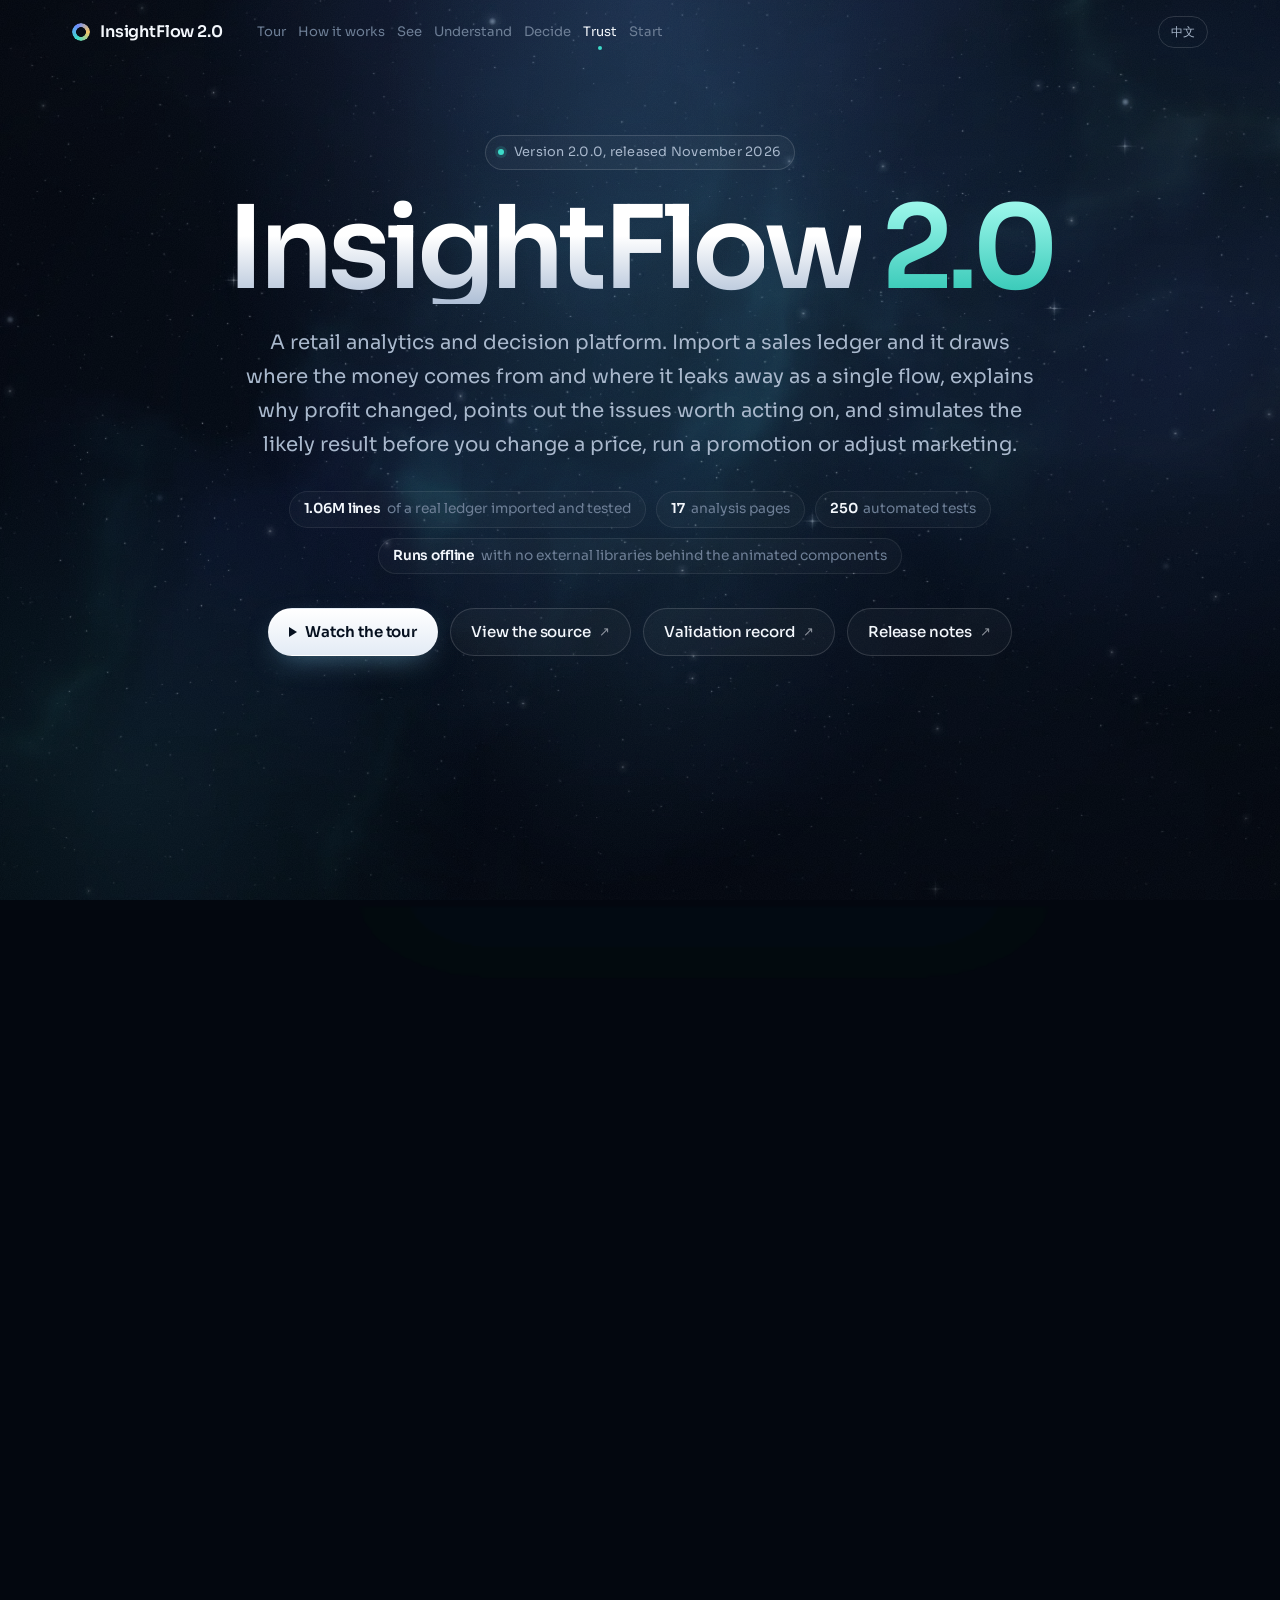
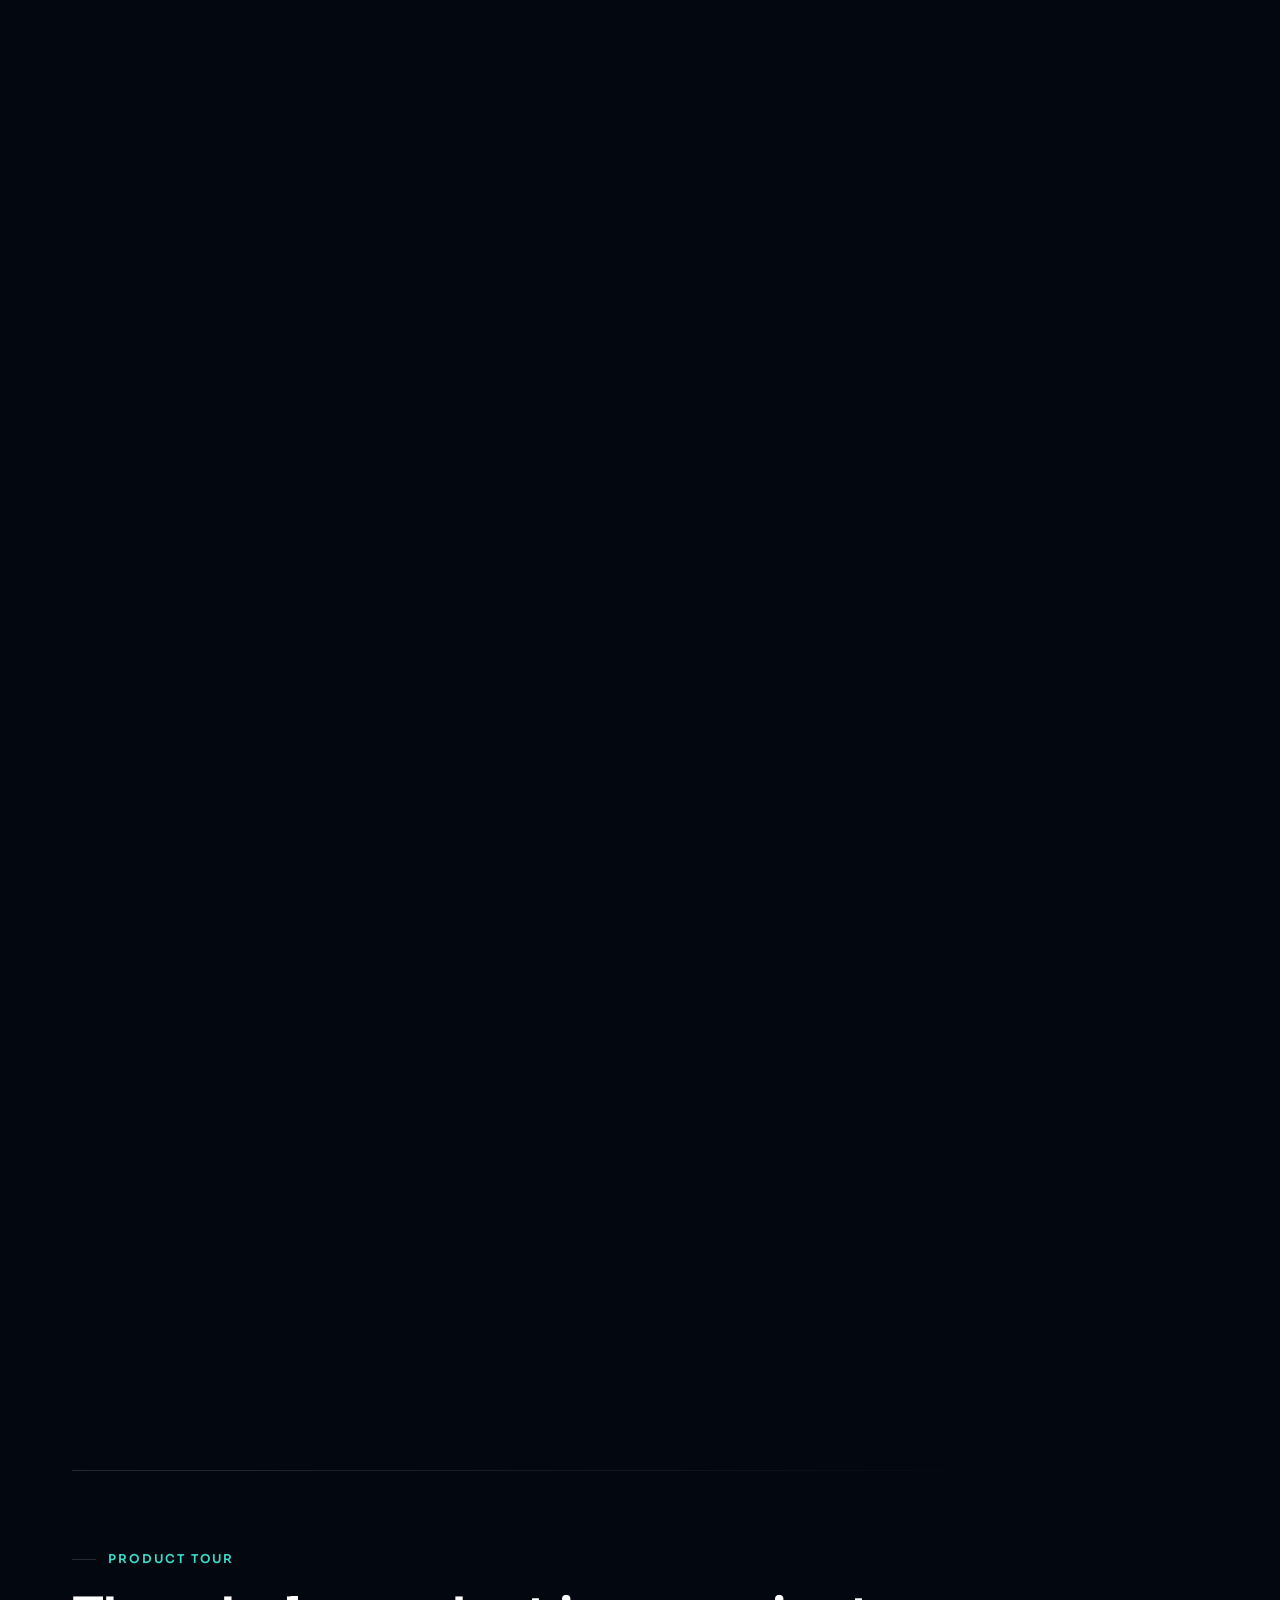
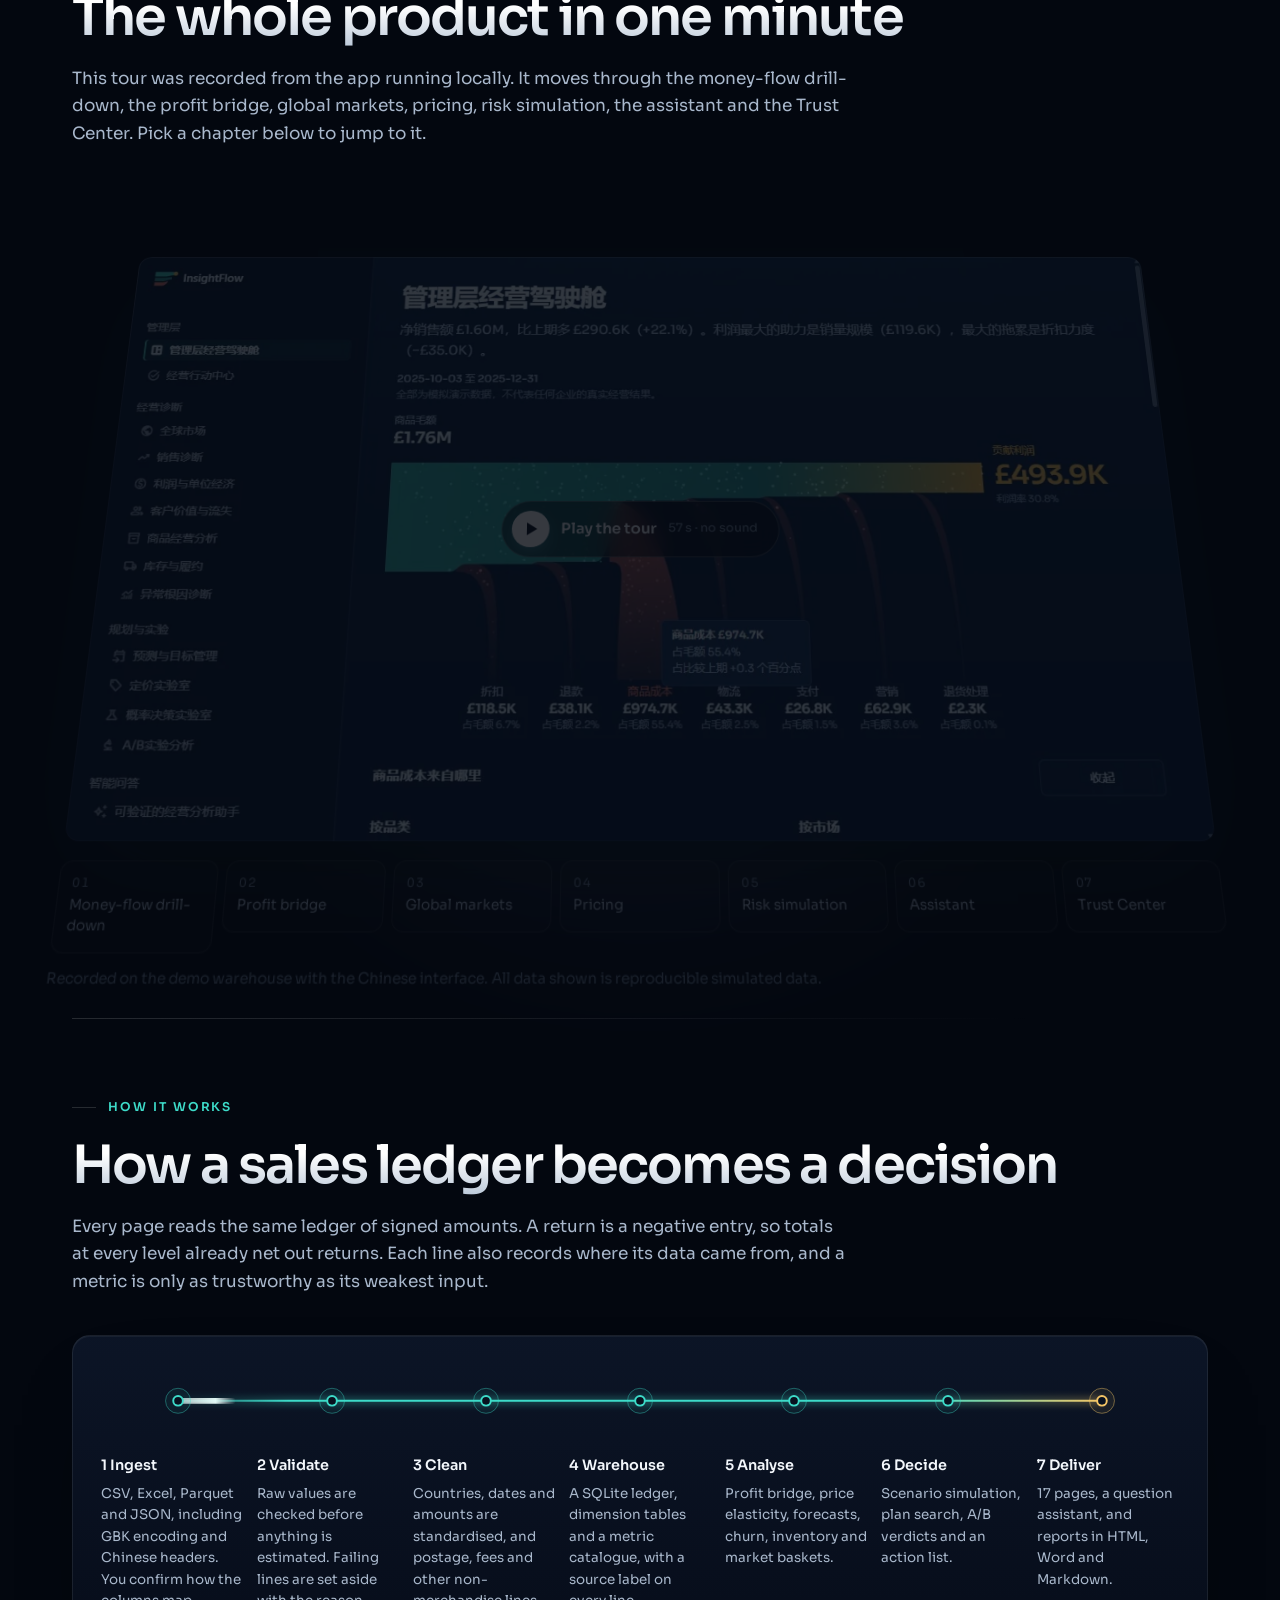
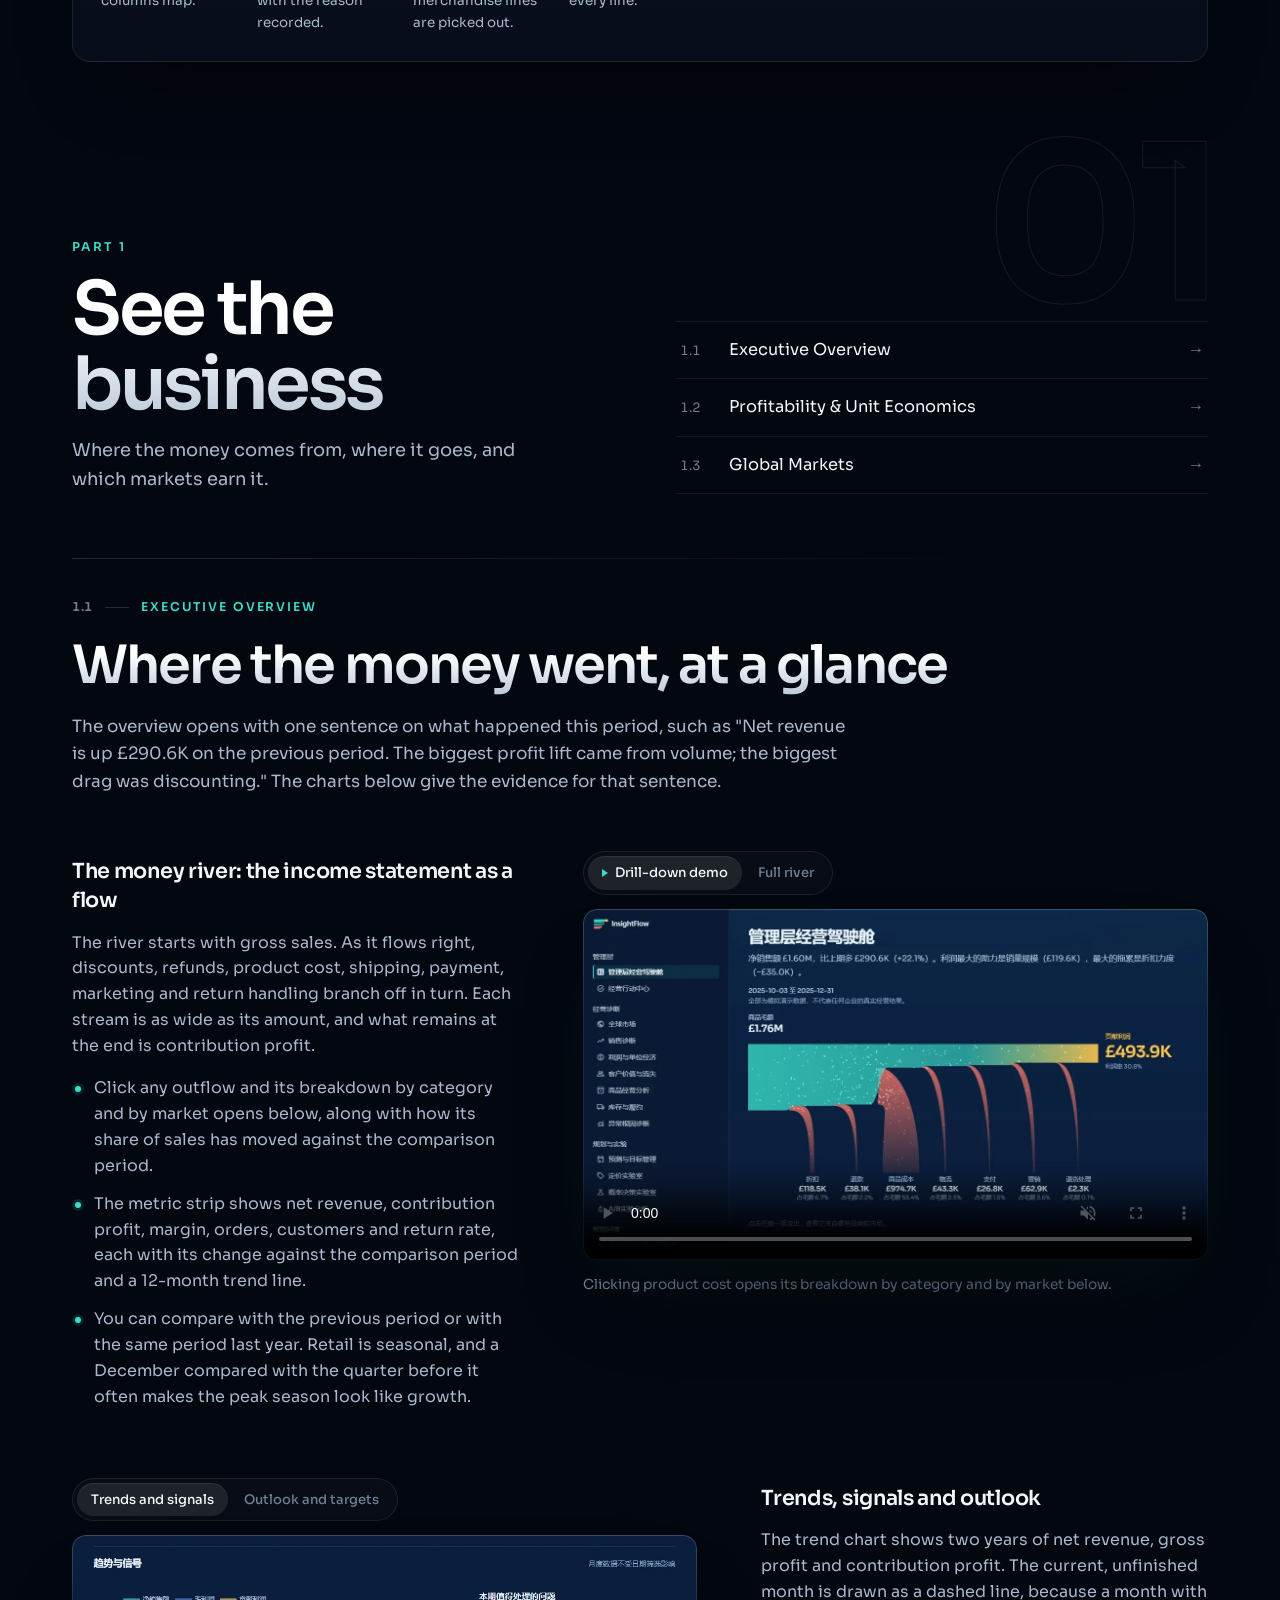
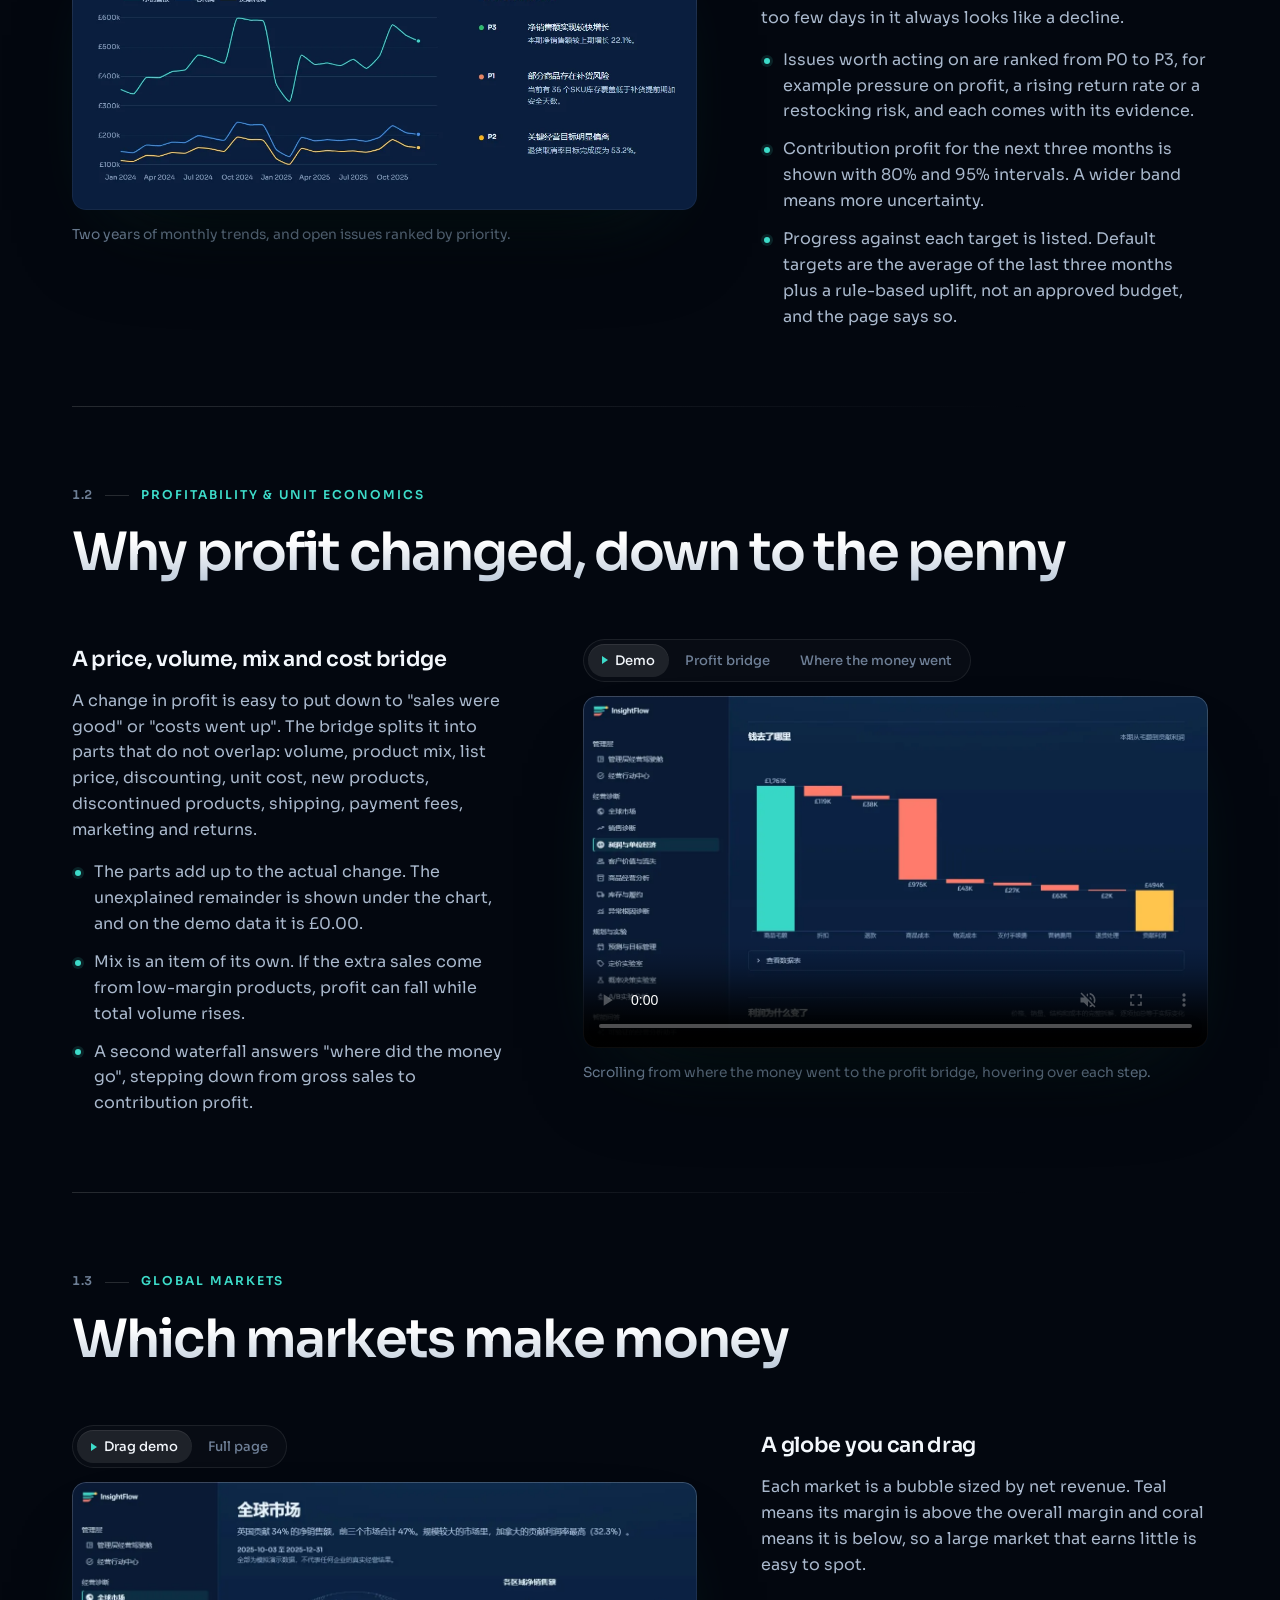
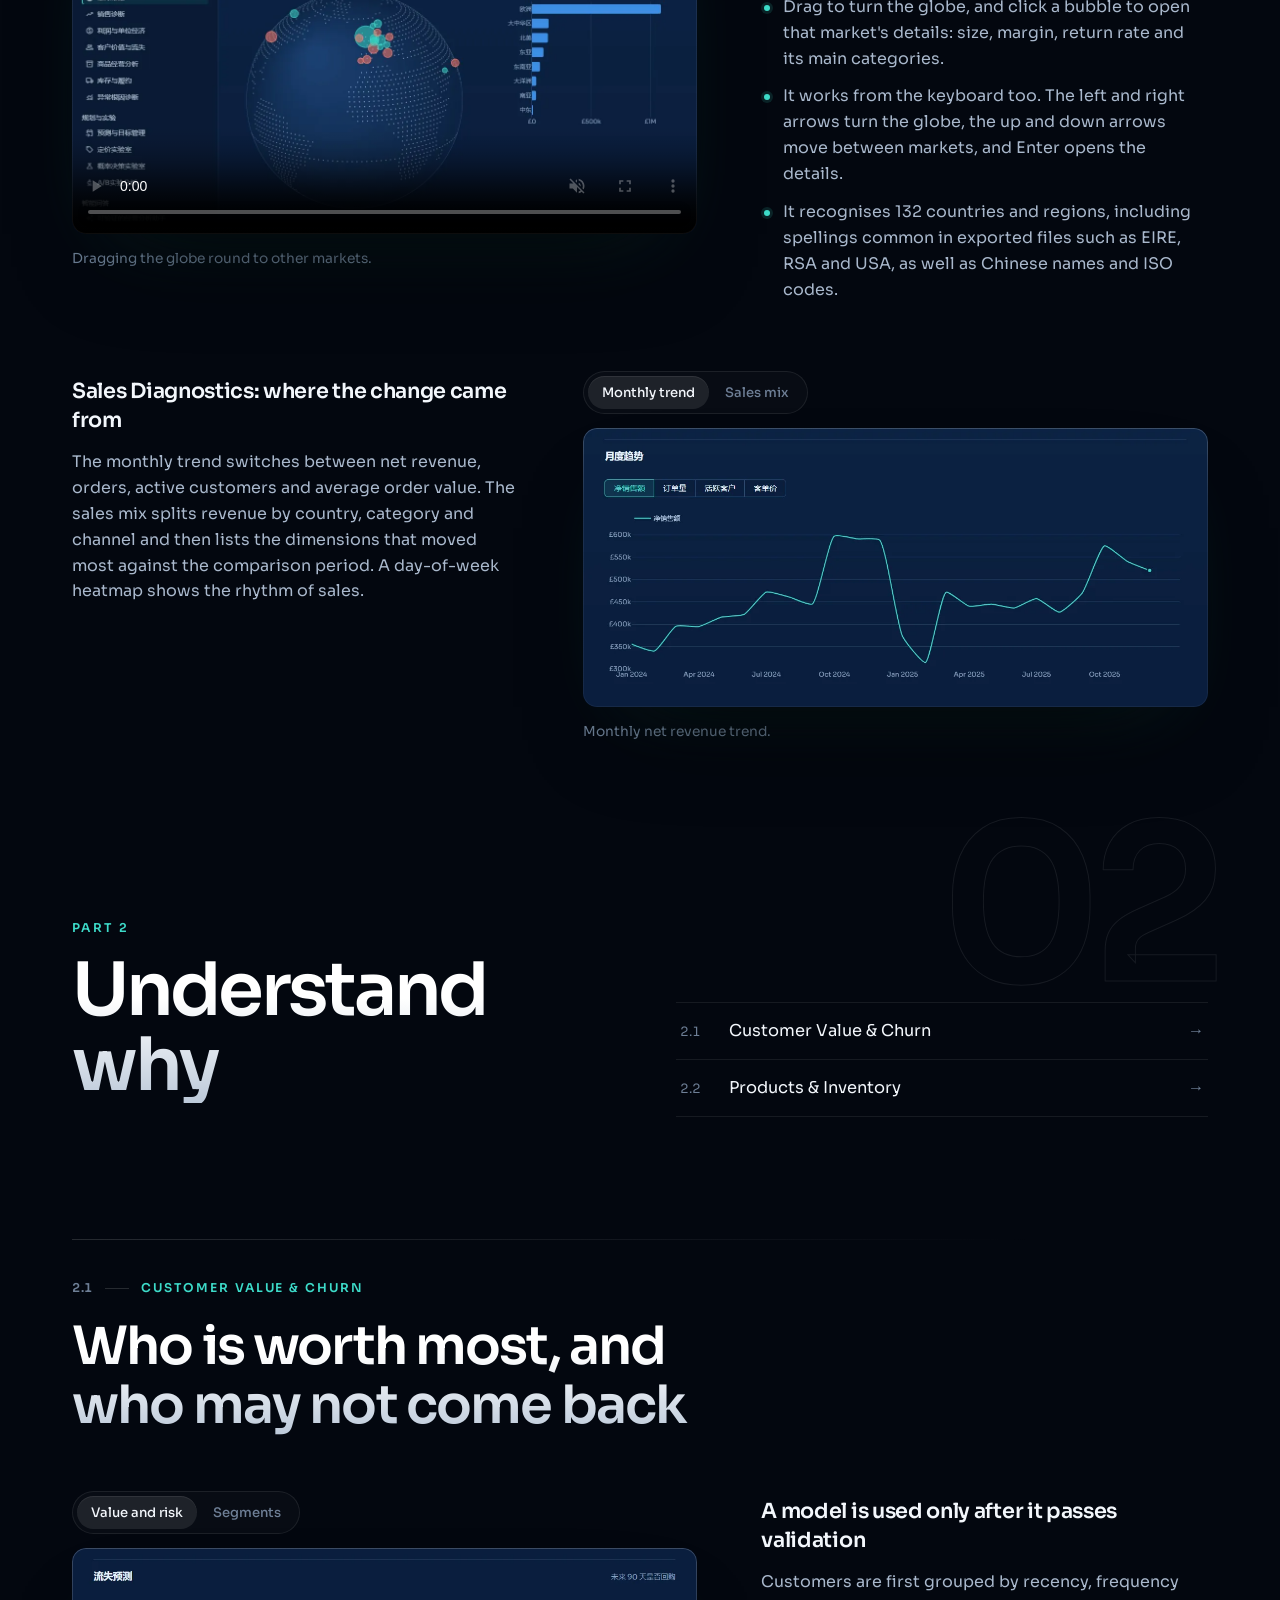
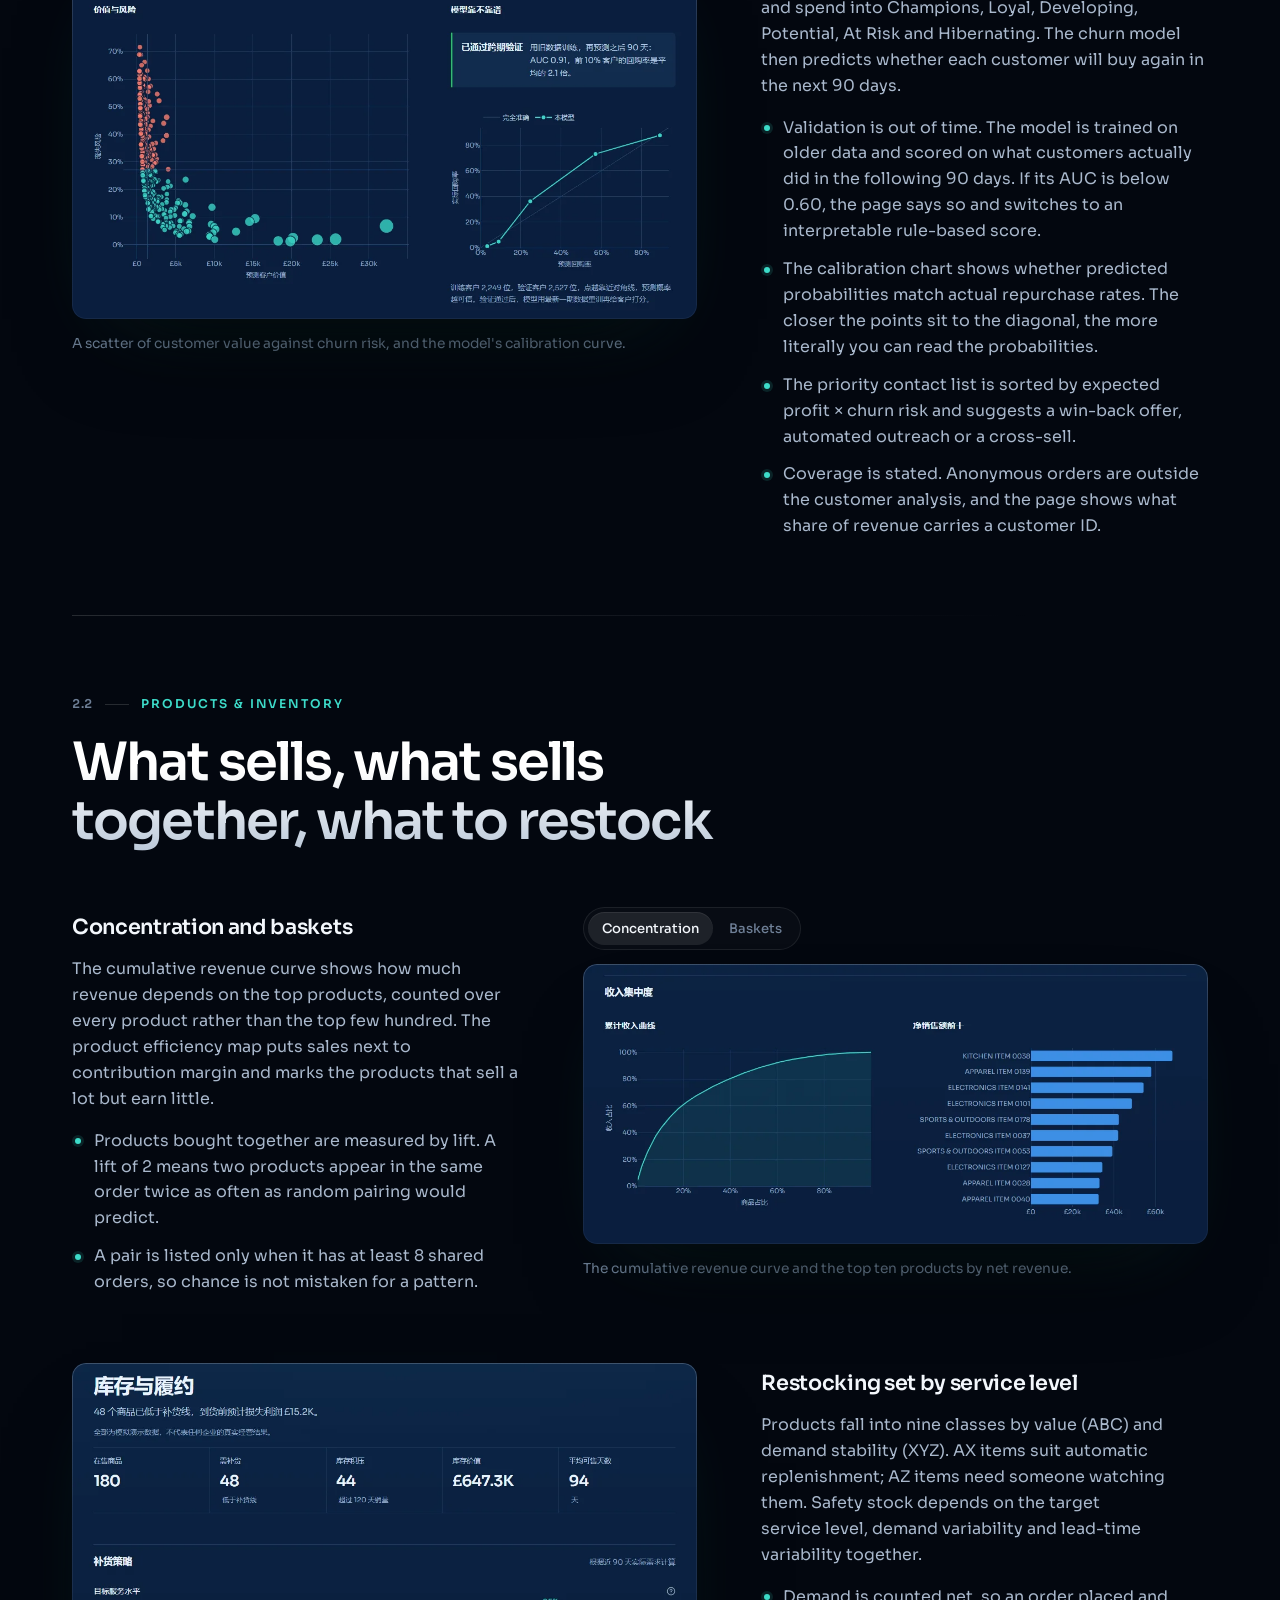
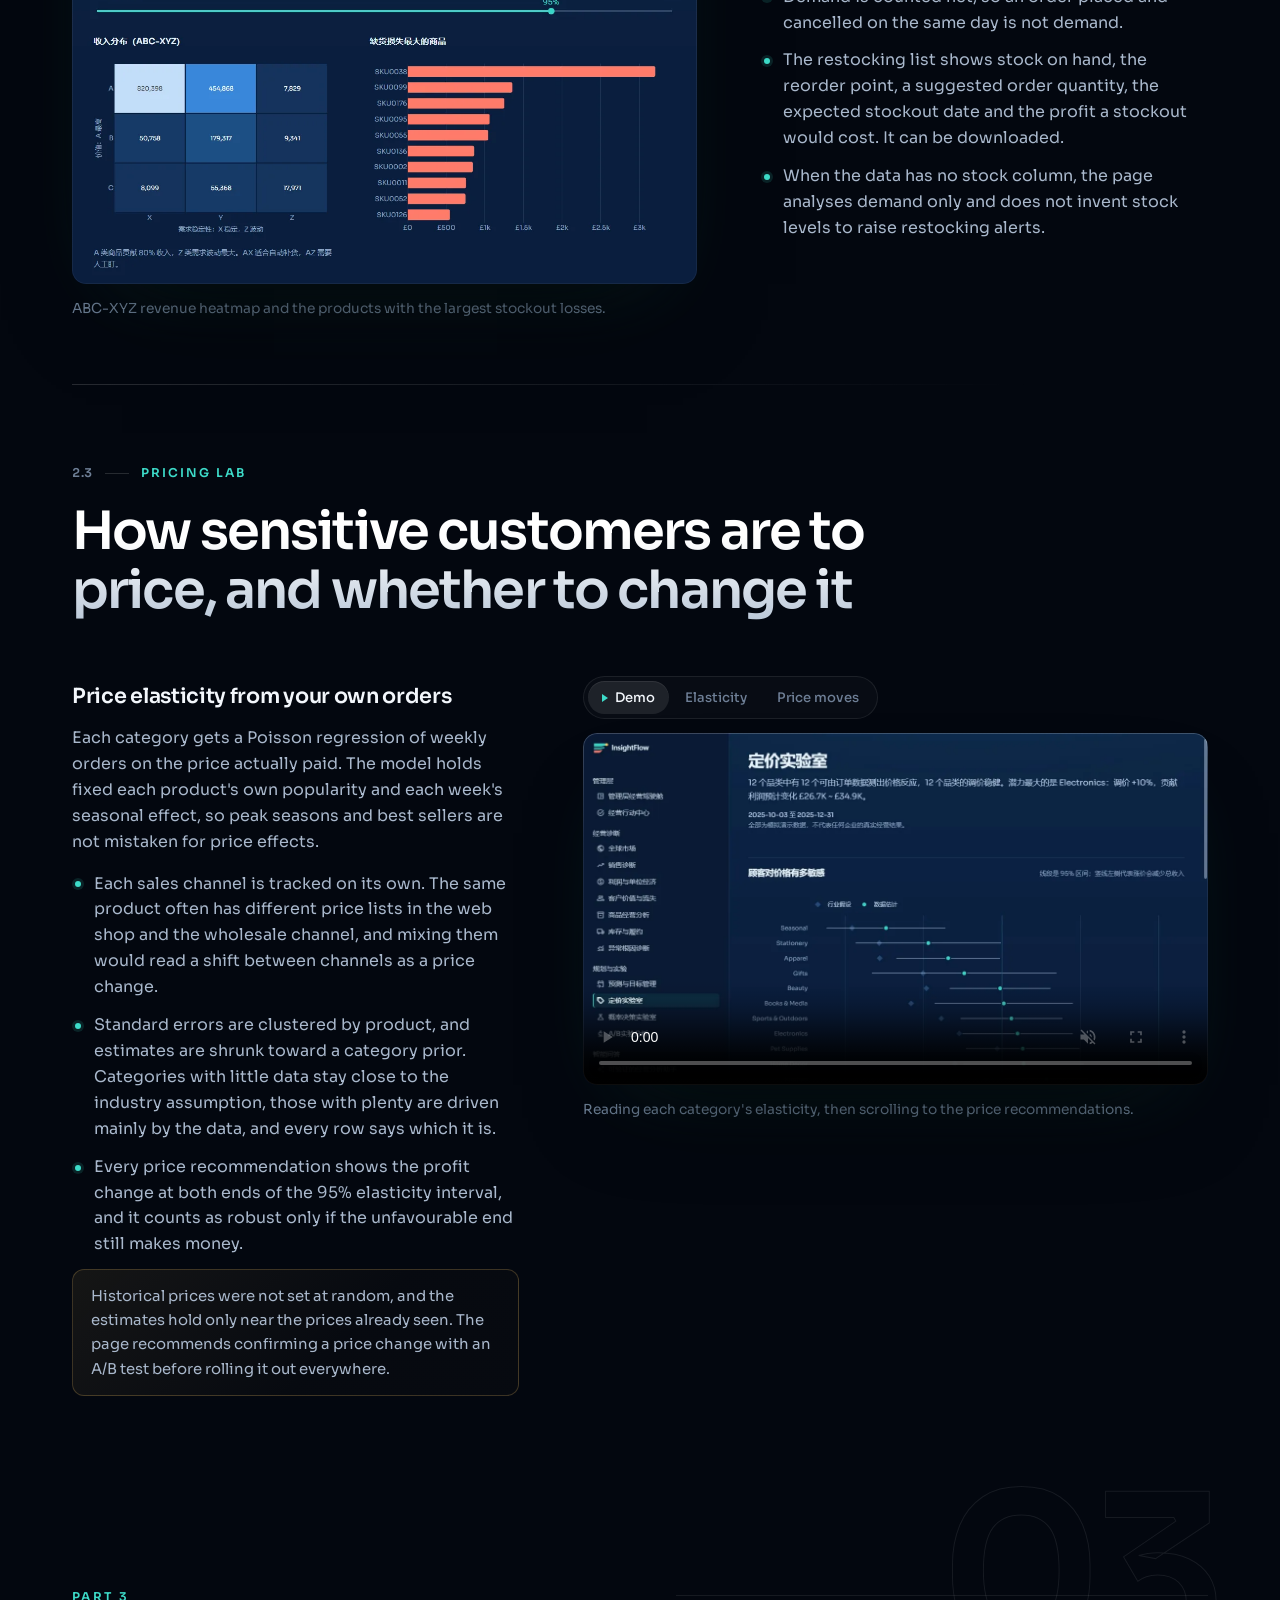
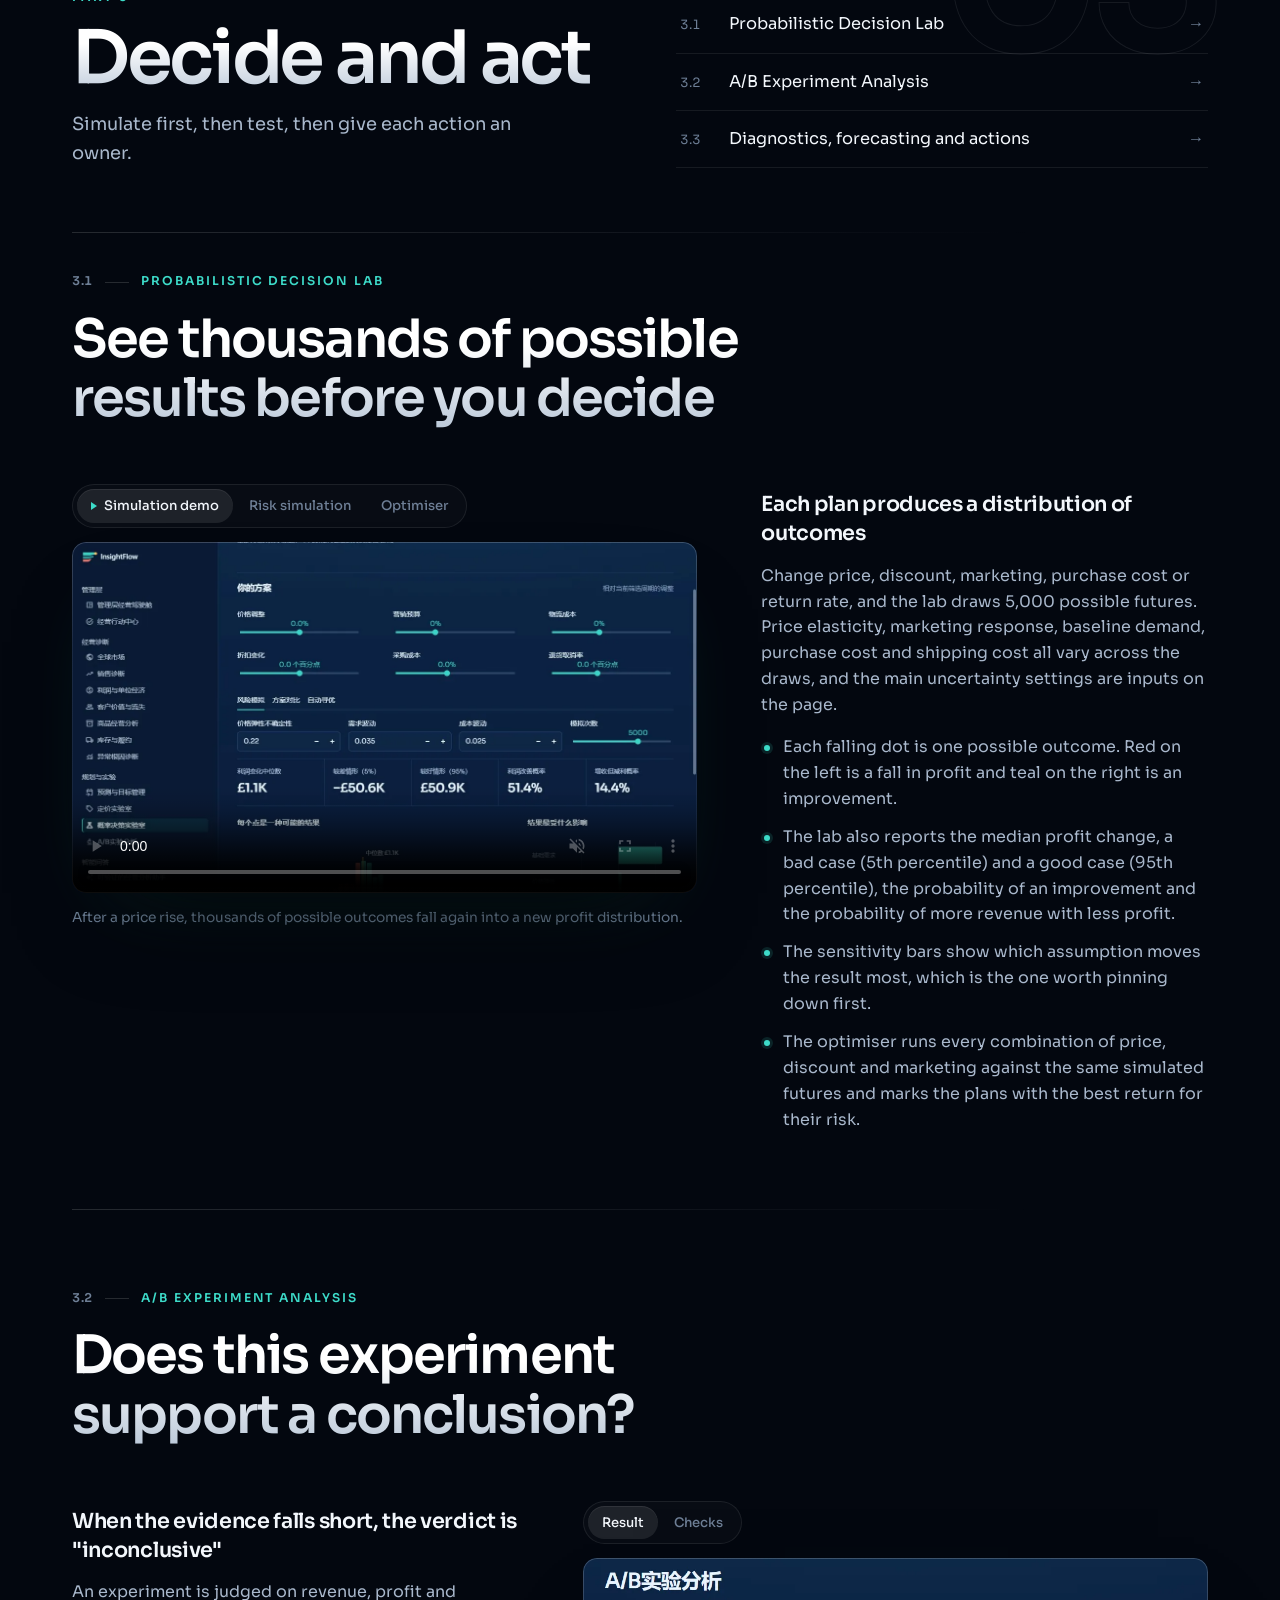
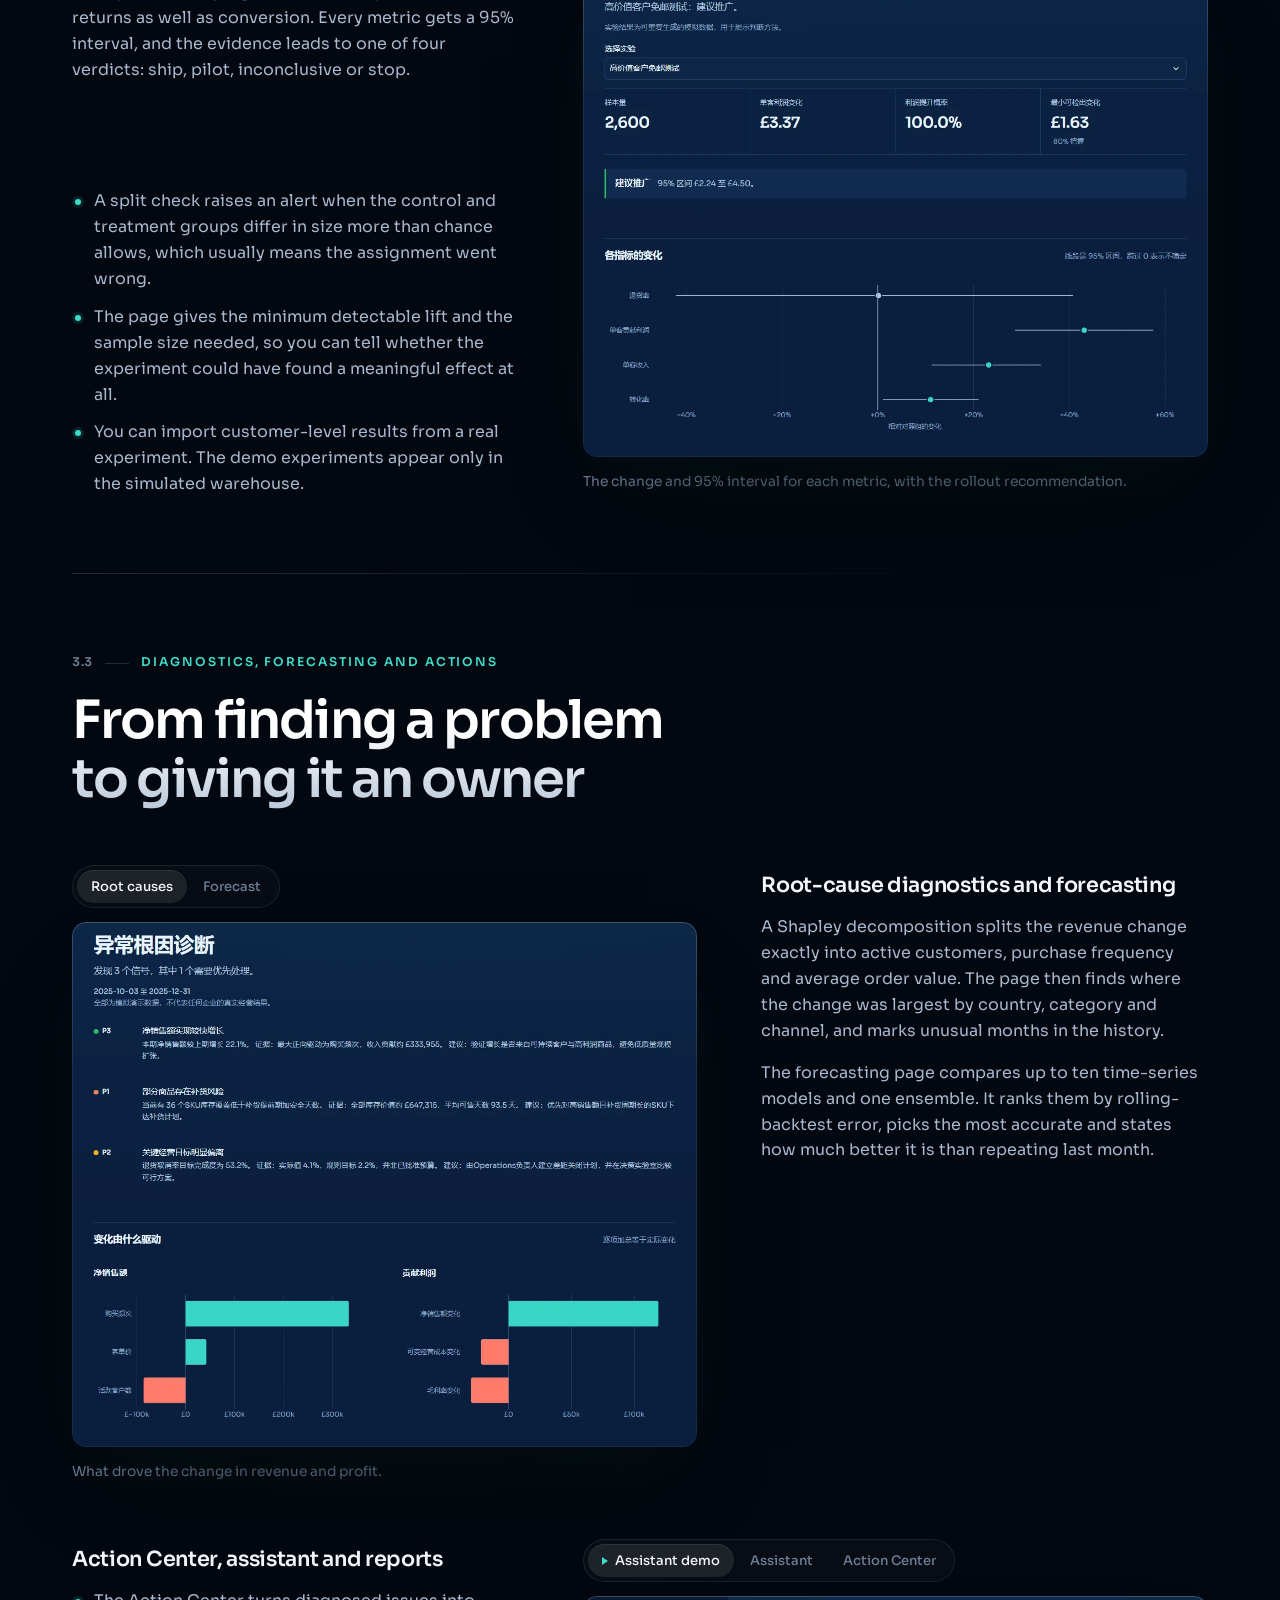
==== commit c2540916: "Arrange the showcase into four parts with a product tour and clips The showcase now opens with a one" ====
--- a/docs/en/index.html
+++ b/docs/en/index.html
@@ -23,18 +23,12 @@
   <div class="wrap">
     <b>InsightFlow 2.0</b>
     <div class="links">
-      <a href="#overview">Overview</a>
-      <a href="#profit">Profit</a>
-      <a href="#markets">Markets</a>
-      <a href="#customers">Customers</a>
-      <a href="#products">Products</a>
-      <a href="#pricing">Pricing</a>
-      <a href="#decisions">Decisions</a>
-      <a href="#experiments">Experiments</a>
-      <a href="#operations">Actions</a>
-      <a href="#import">Import</a>
-      <a href="#trust">Trust</a>
-      <a href="#validation">Validation</a>
+      <a href="#tour">Tour</a>
+      <a href="#pipeline">How it works</a>
+      <a href="#part-see">See</a>
+      <a href="#part-understand">Understand</a>
+      <a href="#part-decide">Decide</a>
+      <a href="#part-trust">Trust</a>
       <a href="#start">Start</a>
     </div>
     <a class="lang" href="../" hreflang="zh-CN" lang="zh-CN">中文</a>
@@ -56,8 +50,8 @@
         <li><b>Runs offline</b> with no external libraries behind the animated components</li>
       </ul>
       <div class="actions">
-        <a class="button primary" href="https://github.com/zhao-yushen/InsightFlow-Analytics">View the source</a>
-        <a class="button" href="#start">Run it locally</a>
+        <a class="button primary" href="#tour">Watch the tour</a>
+        <a class="button" href="https://github.com/zhao-yushen/InsightFlow-Analytics">View the source</a>
         <a class="button" href="https://github.com/zhao-yushen/InsightFlow-Analytics/blob/main/docs/validation.md">Validation record</a>
         <a class="button" href="https://github.com/zhao-yushen/InsightFlow-Analytics/releases/tag/v2.0.0">Release notes</a>
       </div>
@@ -66,15 +60,30 @@
 </div>
 
 <div class="wrap">
-  <figure class="hero-shot">
-    <div class="shot">
-      <picture>
-        <source srcset="../assets/showcase/overview-river.webp" media="(prefers-reduced-motion: reduce)">
-        <img src="../assets/showcase/river-flow.webp" width="1066" height="412" alt="Animated money river: gross sales flow from left to right, discounts, refunds, product cost, shipping, payment, marketing and return handling branch off in turn, and contribution profit is what remains">
-      </picture>
-    </div>
-    <figcaption><span class="motion-label">Animation</span>The money river. The width of the channel is the amount, each stream that branches off downward is an outflow, and what reaches the right edge is contribution profit. Screenshots and animations use reproducible simulated demo data and show the Chinese interface; the app also has an English one.</figcaption>
-  </figure>
+  <section id="tour" class="tour" aria-labelledby="tour-title">
+    <p class="chapter">Product tour</p>
+    <h2 id="tour-title">The whole product in one minute</h2>
+    <p class="section-lede">This tour was recorded from the app running locally. It moves through the money-flow drill-down, the profit bridge, global markets, pricing, risk simulation, the assistant and the Trust Center. Pick a chapter below to jump to it.</p>
+    <figure class="film hero-shot" data-film>
+      <div class="shot film-frame">
+        <video class="film-video" width="1280" height="720" preload="none" playsinline controls poster="../assets/video/tour.webp" aria-label="InsightFlow product tour, about 57 seconds, no sound">
+          <source src="../assets/video/tour.mp4" type="video/mp4">
+        </video>
+        <button class="film-play" type="button" hidden><span class="film-icon" aria-hidden="true"></span><span>Play the tour</span><small>57 s · no sound</small></button>
+        <p class="film-caption" aria-hidden="true"></p>
+      </div>
+      <ol class="film-chapters">
+        <li><button type="button" data-at="0" data-note="Click product cost to open its breakdown by category and market"><span>01</span>Money-flow drill-down</button></li>
+        <li><button type="button" data-at="7.9" data-note="Scroll from where the money went to the profit bridge"><span>02</span>Profit bridge</button></li>
+        <li><button type="button" data-at="14.3" data-note="Drag the globe to compare market size and margin"><span>03</span>Global markets</button></li>
+        <li><button type="button" data-at="22.2" data-note="Read each category's elasticity, then the suggested price moves"><span>04</span>Pricing</button></li>
+        <li><button type="button" data-at="28.7" data-note="Raise the price and thousands of outcomes fall again"><span>05</span>Risk simulation</button></li>
+        <li><button type="button" data-at="39.3" data-note="Ask in plain language; answers come with data and method"><span>06</span>Assistant</button></li>
+        <li><button type="button" data-at="48.3" data-note="Check the quality dimensions and the lines left out"><span>07</span>Trust Center</button></li>
+      </ol>
+      <figcaption>Recorded on the demo warehouse with the Chinese interface. All data shown is reproducible simulated data.</figcaption>
+    </figure>
+  </section>
 
   <section id="pipeline" aria-labelledby="pipeline-title">
     <p class="chapter">How it works</p>
@@ -119,387 +128,474 @@
     </div>
   </section>
 
-  <section id="overview" aria-labelledby="overview-title">
-    <p class="chapter">Executive Overview</p>
-    <h2 id="overview-title">Where the money went, at a glance</h2>
-    <p class="section-lede">The overview opens with one sentence on what happened this period, such as "Net revenue is up £290.6K on the previous period. The biggest profit lift came from volume; the biggest drag was discounting." The charts below give the evidence for that sentence.</p>
-
-    <div class="feature">
-      <div class="feature-text">
-        <h3>The money river: the income statement as a flow</h3>
-        <p>The river starts with gross sales. As it flows right, discounts, refunds, product cost, shipping, payment, marketing and return handling branch off in turn. Each stream is as wide as its amount, and what remains at the end is contribution profit.</p>
-        <ul class="points">
-          <li>Click any outflow and its breakdown by category and by market opens below, along with how its share of sales has moved against the comparison period.</li>
-          <li>The metric strip shows net revenue, contribution profit, margin, orders, customers and return rate, each with its change against the comparison period and a 12-month trend line.</li>
-          <li>You can compare with the previous period or with the same period last year. Retail is seasonal, and a December compared with the quarter before it often makes the peak season look like growth.</li>
-        </ul>
-      </div>
-      <figure>
-        <div class="shot">
-          <picture>
-            <source srcset="../assets/showcase/overview-drilldown.webp" media="(prefers-reduced-motion: reduce)">
-            <img src="../assets/showcase/drilldown.webp" width="1132" height="1292" loading="lazy" alt="Drill-down animation: after a click on the product cost stream, tables of cost by category and by market open below">
-          </picture>
-        </div>
-        <figcaption><span class="motion-label">Animation</span>Clicking product cost opens its breakdown by category and by market.</figcaption>
-      </figure>
-    </div>
-
-    <div class="feature reverse">
-      <div class="feature-text">
-        <h3>Trends, signals and outlook</h3>
-        <p>The trend chart shows two years of net revenue, gross profit and contribution profit. The current, unfinished month is drawn as a dashed line, because a month with too few days in it always looks like a decline.</p>
-        <ul class="points">
-          <li>Issues worth acting on are ranked from P0 to P3, for example pressure on profit, a rising return rate or a restocking risk, and each comes with its evidence.</li>
-          <li>Contribution profit for the next three months is shown with 80% and 95% intervals. A wider band means more uncertainty.</li>
-          <li>Progress against each target is listed. Default targets are the average of the last three months plus a rule-based uplift, not an approved budget, and the page says so.</li>
-        </ul>
-      </div>
-      <div>
-        <figure>
-          <div class="shot"><img src="../assets/showcase/overview-signals.webp" width="1132" height="497" loading="lazy" alt="Trends and signals: monthly trend lines and open issues ranked by priority"></div>
-        </figure>
-        <figure style="margin-top:18px">
-          <div class="shot"><img src="../assets/showcase/overview-outlook.webp" width="1132" height="614" loading="lazy" alt="Outlook and targets: a fan chart of forecast contribution profit and this month's progress against targets"></div>
-          <figcaption>Top: trends and issue signals. Bottom: forecast intervals and progress against targets.</figcaption>
-        </figure>
-      </div>
-    </div>
-  </section>
-
-  <section id="profit" aria-labelledby="profit-title">
-    <p class="chapter">Profitability &amp; Unit Economics</p>
-    <h2 id="profit-title">Why profit changed, down to the penny</h2>
-    <div class="feature">
-      <div class="feature-text">
-        <h3>A price, volume, mix and cost bridge</h3>
-        <p>A change in profit is easy to put down to "sales were good" or "costs went up". The bridge splits it into parts that do not overlap: volume, product mix, list price, discounting, unit cost, new products, discontinued products, shipping, payment fees, marketing and returns.</p>
-        <ul class="points">
-          <li>The parts add up to the actual change. The unexplained remainder is shown under the chart, and on the demo data it is £0.00.</li>
-          <li>Mix is an item of its own. If the extra sales come from low-margin products, profit can fall while total volume rises.</li>
-          <li>A second waterfall answers "where did the money go", stepping down from gross sales to contribution profit.</li>
-        </ul>
-      </div>
-      <div>
-        <figure>
-          <div class="shot"><img src="../assets/showcase/profit-bridge.webp" width="1132" height="649" loading="lazy" alt="Profit bridge waterfall: from the comparison period's profit, through volume, product mix, discounting and the other changes, to this period's profit"></div>
-        </figure>
-        <figure style="margin-top:18px">
-          <div class="shot"><img src="../assets/showcase/profit-flow.webp" width="1132" height="573" loading="lazy" alt="Waterfall for this period from gross sales to contribution profit"></div>
-          <figcaption>Top: the profit bridge from the comparison period to this one. Bottom: this period, from gross sales to contribution profit.</figcaption>
-        </figure>
-      </div>
-    </div>
-  </section>
-
-  <section id="markets" aria-labelledby="markets-title">
-    <p class="chapter">Global Markets</p>
-    <h2 id="markets-title">Which markets make money</h2>
-    <div class="feature reverse">
-      <div class="feature-text">
-        <h3>A globe you can drag</h3>
-        <p>Each market is a bubble sized by net revenue. Teal means its margin is above the overall margin and coral means it is below, so a large market that earns little is easy to spot.</p>
-        <ul class="points">
-          <li>Drag to turn the globe, and click a bubble to open that market's details: size, margin, return rate and its main categories.</li>
-          <li>It works from the keyboard too. The left and right arrows turn the globe, the up and down arrows move between markets, and Enter opens the details.</li>
-          <li>It recognises 132 countries and regions, including spellings common in exported files such as EIRE, RSA and USA, as well as Chinese names and ISO codes.</li>
-        </ul>
-      </div>
-      <figure>
-        <div class="shot center">
-          <picture>
-            <source srcset="../assets/showcase/markets-globe.webp" media="(prefers-reduced-motion: reduce)">
-            <img src="../assets/showcase/globe-turn.webp" width="581" height="528" loading="lazy" alt="Globe animation: one full turn by dragging, with market bubbles in Europe, Asia and the Americas coming round to the front in turn">
-          </picture>
-        </div>
-        <figcaption><span class="motion-label">Animation</span>One turn of the globe, by dragging.</figcaption>
-      </figure>
-    </div>
-    <figure class="wide">
-      <div class="shot"><img src="../assets/showcase/markets-globe.webp" width="1132" height="815" loading="lazy" alt="Global Markets page: the globe on the left and net revenue by region on the right"></div>
-      <figcaption>The full page: net revenue by region on the right, and a ranking of every market further down.</figcaption>
-    </figure>
-    <div class="feature">
-      <div class="feature-text">
-        <h3>Sales Diagnostics: where the change came from</h3>
-        <p>The monthly trend switches between net revenue, orders, active customers and average order value. The sales mix splits revenue by country, category and channel and then lists the dimensions that moved most against the comparison period. A day-of-week heatmap shows the rhythm of sales.</p>
-      </div>
-      <div>
-        <figure>
-          <div class="shot"><img src="../assets/showcase/sales-trend.webp" width="1132" height="505" loading="lazy" alt="Sales Diagnostics: monthly net revenue trend"></div>
-        </figure>
-        <figure style="margin-top:18px">
-          <div class="shot"><img src="../assets/showcase/sales-mix.webp" width="1132" height="775" loading="lazy" alt="Sales mix: net revenue and contribution margin by country, category and channel"></div>
-        </figure>
-      </div>
-    </div>
-  </section>
-
-  <section id="customers" aria-labelledby="customers-title">
-    <p class="chapter">Customer Value &amp; Churn</p>
-    <h2 id="customers-title">Who is worth most, and who may not come back</h2>
-    <div class="feature reverse">
-      <div class="feature-text">
-        <h3>A model is used only after it passes validation</h3>
-        <p>Customers are first grouped by recency, frequency and spend into Champions, Loyal, Developing, Potential, At Risk and Hibernating. The churn model then predicts whether each customer will buy again in the next 90 days.</p>
-        <ul class="points">
-          <li>Validation is out of time. The model is trained on older data and scored on what customers actually did in the following 90 days. If its AUC is below 0.60, the page says so and switches to an interpretable rule-based score.</li>
-          <li>The calibration chart shows whether predicted probabilities match actual repurchase rates. The closer the points sit to the diagonal, the more literally you can read the probabilities.</li>
-          <li>The priority contact list is sorted by expected profit × churn risk and suggests a win-back offer, automated outreach or a cross-sell.</li>
-          <li>Coverage is stated. Anonymous orders are outside the customer analysis, and the page shows what share of revenue carries a customer ID.</li>
-        </ul>
-      </div>
-      <div>
-        <figure>
-          <div class="shot"><img src="../assets/showcase/customers-churn.webp" width="1132" height="671" loading="lazy" alt="Churn prediction: a scatter of customer value against churn risk, and the model's calibration curve"></div>
-        </figure>
-        <figure style="margin-top:18px">
-          <div class="shot"><img src="../assets/showcase/customers-segments.webp" width="1132" height="533" loading="lazy" alt="Customer segment treemap: contribution profit from Champions, Loyal, Developing, At Risk, Hibernating and Potential customers"></div>
-          <figcaption>Top: value against risk, and the model's calibration. Bottom: contribution profit by customer segment.</figcaption>
-        </figure>
-      </div>
-    </div>
-  </section>
-
-  <section id="products" aria-labelledby="products-title">
-    <p class="chapter">Products &amp; Inventory</p>
-    <h2 id="products-title">What sells, what sells together, what to restock</h2>
-    <div class="feature">
-      <div class="feature-text">
-        <h3>Concentration and baskets</h3>
-        <p>The cumulative revenue curve shows how much revenue depends on the top products, counted over every product rather than the top few hundred. The product efficiency map puts sales next to contribution margin and marks the products that sell a lot but earn little.</p>
-        <ul class="points">
-          <li>Products bought together are measured by lift. A lift of 2 means two products appear in the same order twice as often as random pairing would predict.</li>
-          <li>A pair is listed only when it has at least 8 shared orders, so chance is not mistaken for a pattern.</li>
-        </ul>
-      </div>
-      <div>
-        <figure>
-          <div class="shot"><img src="../assets/showcase/products-concentration.webp" width="1132" height="507" loading="lazy" alt="Revenue concentration: cumulative revenue curve and the top ten products by net revenue"></div>
-        </figure>
-        <figure style="margin-top:18px">
-          <div class="shot"><img src="../assets/showcase/products-basket.webp" width="1132" height="661" loading="lazy" alt="Basket table: products often bought together, with shared orders, attach rate and lift"></div>
-        </figure>
-      </div>
-    </div>
-    <div class="feature reverse">
-      <div class="feature-text">
-        <h3>Restocking set by service level</h3>
-        <p>Products fall into nine classes by value (ABC) and demand stability (XYZ). AX items suit automatic replenishment; AZ items need someone watching them. Safety stock depends on the target service level, demand variability and lead-time variability together.</p>
-        <ul class="points">
-          <li>Demand is counted net, so an order placed and cancelled on the same day is not demand.</li>
-          <li>The restocking list shows stock on hand, the reorder point, a suggested order quantity, the expected stockout date and the profit a stockout would cost. It can be downloaded.</li>
-          <li>When the data has no stock column, the page analyses demand only and does not invent stock levels to raise restocking alerts.</li>
-        </ul>
-      </div>
-      <figure>
-        <div class="shot"><img src="../assets/showcase/inventory-policy.webp" width="1132" height="943" loading="lazy" alt="Restocking policy: ABC-XYZ revenue heatmap and the products with the largest stockout losses"></div>
-      </figure>
-    </div>
-  </section>
-
-  <section id="pricing" aria-labelledby="pricing-title">
-    <p class="chapter">Pricing Lab</p>
-    <h2 id="pricing-title">How sensitive customers are to price, and whether to change it</h2>
-    <div class="feature">
-      <div class="feature-text">
-        <h3>Price elasticity from your own orders</h3>
-        <p>Each category gets a Poisson regression of weekly orders on the price actually paid. The model holds fixed each product's own popularity and each week's seasonal effect, so peak seasons and best sellers are not mistaken for price effects.</p>
-        <ul class="points">
-          <li>Each sales channel is tracked on its own. The same product often has different price lists in the web shop and the wholesale channel, and mixing them would read a shift between channels as a price change.</li>
-          <li>Standard errors are clustered by product, and estimates are shrunk toward a category prior. Categories with little data stay close to the industry assumption, those with plenty are driven mainly by the data, and every row says which it is.</li>
-          <li>Every price recommendation shows the profit change at both ends of the 95% elasticity interval, and it counts as robust only if the unfavourable end still makes money.</li>
-        </ul>
-        <p class="note">Historical prices were not set at random, and the estimates hold only near the prices already seen. The page recommends confirming a price change with an A/B test before rolling it out everywhere.</p>
-      </div>
-      <div>
-        <figure>
-          <div class="shot"><img src="../assets/showcase/pricing-elasticity.webp" width="1132" height="892" loading="lazy" alt="Price elasticity chart: the estimate from the data, its 95% interval and the industry assumption for each category"></div>
-        </figure>
-        <figure style="margin-top:18px">
-          <div class="shot"><img src="../assets/showcase/pricing-moves.webp" width="1132" height="785" loading="lazy" alt="Price recommendations: the expected change in contribution profit and its interval for each category"></div>
-          <figcaption>Top: elasticity estimates and intervals by category. Bottom: suggested price moves and their profit intervals.</figcaption>
-        </figure>
-      </div>
-    </div>
-  </section>
-
-  <section id="decisions" aria-labelledby="decisions-title">
-    <p class="chapter">Probabilistic Decision Lab</p>
-    <h2 id="decisions-title">See thousands of possible results before you decide</h2>
-    <div class="feature reverse">
-      <div class="feature-text">
-        <h3>Each plan produces a distribution of outcomes</h3>
-        <p>Change price, discount, marketing, purchase cost or return rate, and the lab draws 5,000 possible futures. Price elasticity, marketing response, baseline demand, purchase cost and shipping cost all vary across the draws, and the main uncertainty settings are inputs on the page.</p>
-        <ul class="points">
-          <li>Each falling dot is one possible outcome. Red on the left is a fall in profit and teal on the right is an improvement.</li>
-          <li>The lab also reports the median profit change, a bad case (5th percentile) and a good case (95th percentile), the probability of an improvement and the probability of more revenue with less profit.</li>
-          <li>The sensitivity bars show which assumption moves the result most, which is the one worth pinning down first.</li>
-        </ul>
-      </div>
-      <figure>
-        <div class="shot center">
-          <picture>
-            <source srcset="../assets/showcase/decision-simulation.webp" media="(prefers-reduced-motion: reduce)">
-            <img src="../assets/showcase/simulation-drop.webp" width="643" height="352" loading="lazy" alt="Simulation animation: thousands of simulated outcomes fall like rain and pile up into the distribution of profit change">
-          </picture>
-        </div>
-        <figcaption><span class="motion-label">Animation</span>After an input changes, the simulated outcomes fall again and pile up into the distribution of profit change.</figcaption>
-      </figure>
-    </div>
-    <div class="pair">
-      <figure>
-        <div class="shot"><img src="../assets/showcase/decision-simulation.webp" width="1132" height="1284" loading="lazy" alt="Risk simulation page: plan inputs, the distribution of profit change and sensitivity"></div>
-        <figcaption>Risk simulation: inputs, distribution, headline numbers and sensitivity on one screen.</figcaption>
-      </figure>
-      <figure>
-        <div class="shot"><img src="../assets/showcase/decision-frontier.webp" width="1132" height="1405" loading="lazy" alt="Optimiser: hundreds of plans placed by return and risk, with the recommended plan"></div>
-        <figcaption>Optimiser: every combination of price, discount and marketing faces the same simulated futures, and the plans with the best return for their risk are marked.</figcaption>
-      </figure>
-    </div>
-  </section>
-
-  <section id="experiments" aria-labelledby="experiments-title">
-    <p class="chapter">A/B Experiment Analysis</p>
-    <h2 id="experiments-title">Does this experiment support a conclusion?</h2>
-    <div class="feature">
-      <div class="feature-text">
-        <h3>When the evidence falls short, the verdict is "inconclusive"</h3>
-        <p>An experiment is judged on revenue, profit and returns as well as conversion. Every metric gets a 95% interval, and the evidence leads to one of four verdicts: ship, pilot, inconclusive or stop.</p>
-        <ul class="points">
-          <li>Ship requires the whole profit interval to sit above zero. Stop means profit clearly fell or returns crossed a guardrail.</li>
-          <li>A split check raises an alert when the control and treatment groups differ in size more than chance allows, which usually means the assignment went wrong.</li>
-          <li>The page gives the minimum detectable lift and the sample size needed, so you can tell whether the experiment could have found a meaningful effect at all.</li>
-          <li>You can import customer-level results from a real experiment. The demo experiments appear only in the simulated warehouse.</li>
-        </ul>
-      </div>
-      <div>
-        <figure>
-          <div class="shot"><img src="../assets/showcase/experiments-result.webp" width="1132" height="903" loading="lazy" alt="Experiment result: the change and 95% interval for each metric, with the rollout recommendation"></div>
-        </figure>
-        <figure style="margin-top:18px">
-          <div class="shot"><img src="../assets/showcase/experiments-checks.webp" width="1132" height="520" loading="lazy" alt="Experiment reliability checks: whether the split was even and whether the sample was large enough"></div>
-        </figure>
-      </div>
-    </div>
-  </section>
-
-  <section id="operations" aria-labelledby="operations-title">
-    <p class="chapter">Diagnostics, forecasting and actions</p>
-    <h2 id="operations-title">From finding a problem to giving it an owner</h2>
-    <div class="feature reverse">
-      <div class="feature-text">
-        <h3>Root-cause diagnostics and forecasting</h3>
-        <p>A Shapley decomposition splits the revenue change exactly into active customers, purchase frequency and average order value. The page then finds where the change was largest by country, category and channel, and marks unusual months in the history.</p>
-        <p>The forecasting page compares up to ten time-series models and one ensemble. It ranks them by rolling-backtest error, picks the most accurate and states how much better it is than repeating last month.</p>
-      </div>
-      <div>
-        <figure>
-          <div class="shot"><img src="../assets/showcase/diagnostics-drivers.webp" width="1132" height="950" loading="lazy" alt="Root-cause diagnostics: what drove the change in revenue and profit"></div>
-        </figure>
-        <figure style="margin-top:18px">
-          <div class="shot"><img src="../assets/showcase/planning-forecast.webp" width="1132" height="1352" loading="lazy" alt="Forecasting page: a fan chart for the coming months and each model's backtest score"></div>
-        </figure>
-      </div>
-    </div>
-    <div class="feature">
-      <div class="feature-text">
-        <h3>Action Center, assistant and reports</h3>
-        <ul class="points">
-          <li>The Action Center turns diagnosed issues into actions you can assign, each with an owner, a due date and a status. An issue keeps one record across different date ranges.</li>
-          <li>The assistant takes questions in plain language, such as "Why did profit fall?". It answers only the 12 kinds of question its reviewed queries cover and shows the calculation behind each answer. When it cannot answer, it says so.</li>
-          <li>Business reports come out in one click as HTML, Word and Markdown, with the same numbers as the pages.</li>
-        </ul>
-      </div>
-      <div>
-        <figure>
-          <div class="shot"><img src="../assets/showcase/assistant-answer.webp" width="1132" height="760" loading="lazy" alt="Assistant: answering why profit fell, with a data table and the calculation method"></div>
-        </figure>
-        <figure style="margin-top:18px">
-          <div class="shot"><img src="../assets/showcase/actions-register.webp" width="1132" height="1027" loading="lazy" alt="Action Center: owner, due date and status for each open issue"></div>
-          <figcaption>Top: the assistant. Bottom: the Action Center.</figcaption>
-        </figure>
-      </div>
-    </div>
-  </section>
-
-  <section id="import" aria-labelledby="import-title">
-    <p class="chapter">Data import</p>
-    <h2 id="import-title">Import your own data; a few bad lines will not sink the file</h2>
-    <p class="section-lede">Below is the import of the public UCI Online Retail II dataset: a 45 MB Excel file with two yearly sheets and 1.06 million lines.</p>
-    <div class="feature reverse">
-      <div class="feature-text">
-        <h3>Check, confirm, then import</h3>
-        <ul class="points">
-          <li>Columns are matched automatically. Headers such as Invoice, StockCode and Price map to order number, product code and unit price, and the page asks you to confirm any match it is unsure of.</li>
-          <li>The pre-import check lists 5,959 problem lines (0.58%, almost all zero prices) and 5,827 non-merchandise lines such as postage and fees, each with its reason and amount. You can download them to check.</li>
-          <li>You decide. "Import data" becomes clickable only after you tick "Set these rows aside and continue". Set-aside lines stay in the warehouse for reference but count toward no metric.</li>
-          <li>By default the import replaces the demo data, so real and simulated data do not mix. The warehouse is backed up before each import, the latest three backups are kept, and you can restore any of them.</li>
-        </ul>
-        <p class="note">The whole file is refused only for a structural problem, such as a missing exchange rate, or when more than 30% of lines fail, which usually means a column was mapped wrongly.</p>
-      </div>
-      <figure>
-        <div class="shot">
-          <picture>
-            <source srcset="../assets/showcase/import-check.webp" media="(prefers-reduced-motion: reduce)">
-            <img src="../assets/showcase/import-consent.webp" width="1132" height="1515" loading="lazy" alt="Import animation: after the real workbook is uploaded, the column matching, pre-import check and problem lines appear; once the set-aside box is ticked, the import button turns from grey to clickable">
-          </picture>
-        </div>
-        <figcaption><span class="motion-label">Animation</span>The import button stays grey until you tick the box that sets the 5,959 lines aside.</figcaption>
-      </figure>
-    </div>
-  </section>
-
-  <section id="trust" aria-labelledby="trust-title">
-    <p class="chapter">Trust Center</p>
-    <h2 id="trust-title">Every number can say where it came from</h2>
-    <div class="feature">
-      <div class="feature-text">
-        <h3>Estimates are never passed off as audited figures</h3>
-        <p>Each line records a separate source status for the transaction, discount, cost and stock: verified, estimated, simulated or not provided. A metric's trust level depends on its weakest input, weighted by line count.</p>
-        <ul class="points">
-          <li>Missing data is not made up. Without a discount column, the paid price is used and revenue reconciles with the source to the penny. Missing stock stays empty, and without categories, products are grouped into families by name.</li>
-          <li>The quality dimensions are completeness, uniqueness, validity, consistency, coverage and contract conformance.</li>
-          <li>Lines left out of the analysis are listed by reason and can be downloaded. Data lineage, import history and the fault drill are on this page too.</li>
-        </ul>
-      </div>
-      <figure>
-        <div class="shot"><img src="../assets/showcase/quality-overview.webp" width="1132" height="961" loading="lazy" alt="Trust Center: quality score, the source status of each data field, quality dimensions and the lines left out of the analysis"></div>
-      </figure>
-    </div>
-  </section>
-
-  <section id="validation" aria-labelledby="validation-title">
-    <p class="chapter">Real-data test</p>
-    <h2 id="validation-title">Run on a real ledger of 1.06 million lines</h2>
-    <p class="section-lede">Demo data is clean; real ledgers are not. For 2.0, the public UCI Online Retail II dataset went through the whole process: uploaded and imported in a real browser, then checked page by page. Apart from the last two, the numbers below come from that run.</p>
-    <div class="stats">
-      <div class="stat"><b>1,067,371</b><span>transaction lines, with both yearly sheets read together</span></div>
-      <div class="stat"><b class="gold">£0.00</b><span>reconciliation gap: net revenue plus set-aside lines equals the deduplicated source file</span></div>
-      <div class="stat"><b class="aqua">0.58%</b><span>of lines set aside as problems, available to download, while the file still imported</span></div>
-      <div class="stat"><b>&lt; 0.6 s</b><span>for a repeat visit to any of the 17 pages after the import, all without errors</span></div>
-      <div class="stat"><b>6.5%</b><span>rolling-backtest error (WAPE) of the revenue forecast, 55% better than repeating last month</span></div>
-      <div class="stat"><b>0.79</b><span>out-of-time AUC of the churn model, trained on older data and scored on the next 90 days</span></div>
-      <div class="stat"><b>132</b><span>countries and regions recognised, including spellings such as EIRE and RSA</span></div>
-      <div class="stat"><b>250</b><span>automated tests with 93% coverage, run on Python 3.11 and 3.13</span></div>
-    </div>
-    <h3 style="margin:40px 0 14px;font-size:1.22rem">Problems the real data exposed</h3>
-    <p class="section-lede" style="margin-bottom:18px">These problems show up only on real data. All of them are fixed now and covered by regression tests.</p>
-    <div class="table-scroll">
-      <table class="lessons">
-        <thead><tr><th scope="col">Situation</th><th scope="col">Before</th><th scope="col">Now</th></tr></thead>
-        <tbody>
-          <tr><td>No discount column in the source</td><td class="before">A 3% discount was invented, leaving net revenue £565.6K short of the source</td><td class="after">The paid price is used, and revenue reconciles to the penny</td></tr>
-          <tr><td>Thousands of zero-price lines</td><td class="before">The whole file was refused</td><td class="after">Problem lines are set aside and can be downloaded, and the file imports once you confirm</td></tr>
-          <tr><td>Two price lists for one product</td><td class="before">Web and wholesale prices were mixed, pulling the elasticity to −0.16</td><td class="after">Each sales channel is tracked on its own, giving −0.96</td></tr>
-          <tr><td>Postage and marketplace fees</td><td class="before">Counted as merchandise sales, with Amazon fees recorded as £221.5K of refunds</td><td class="after">Listed separately as non-merchandise lines</td></tr>
-          <tr><td>No stock in the source</td><td class="before">Stock levels were invented and raised restocking alerts</td><td class="after">Nothing is invented; demand analysis only</td></tr>
-          <tr><td>A large order placed and cancelled on the same day</td><td class="before">80,995 units read as a daily demand of 900</td><td class="after">Demand is counted net of returns</td></tr>
-          <tr><td>Opening the Action Center</td><td class="before">Every visit wrote to the warehouse and cleared every cache, so pages took 5 seconds to load</td><td class="after">It writes only when something changed, and repeat visits take under 0.6 seconds</td></tr>
-        </tbody>
-      </table>
-    </div>
-  </section>
+  <div class="part" id="part-see">
+    <header class="part-head">
+      <p class="part-index">Part 1</p>
+      <h2 class="part-title">See the business</h2>
+      <p class="part-lede">Where the money comes from, where it goes, and which markets earn it.</p>
+      <ol class="part-map">
+        <li><a href="#overview"><span>1.1</span>Executive Overview</a></li>
+        <li><a href="#profit"><span>1.2</span>Profitability &amp; Unit Economics</a></li>
+        <li><a href="#markets"><span>1.3</span>Global Markets</a></li>
+      </ol>
+    </header>
+
+    <section id="overview" aria-labelledby="overview-title">
+      <p class="chapter">Executive Overview</p>
+      <h2 id="overview-title">Where the money went, at a glance</h2>
+      <p class="section-lede">The overview opens with one sentence on what happened this period, such as "Net revenue is up £290.6K on the previous period. The biggest profit lift came from volume; the biggest drag was discounting." The charts below give the evidence for that sentence.</p>
+
+      <div class="feature">
+        <div class="feature-text">
+          <h3>The money river: the income statement as a flow</h3>
+          <p>The river starts with gross sales. As it flows right, discounts, refunds, product cost, shipping, payment, marketing and return handling branch off in turn. Each stream is as wide as its amount, and what remains at the end is contribution profit.</p>
+          <ul class="points">
+            <li>Click any outflow and its breakdown by category and by market opens below, along with how its share of sales has moved against the comparison period.</li>
+            <li>The metric strip shows net revenue, contribution profit, margin, orders, customers and return rate, each with its change against the comparison period and a 12-month trend line.</li>
+            <li>You can compare with the previous period or with the same period last year. Retail is seasonal, and a December compared with the quarter before it often makes the peak season look like growth.</li>
+          </ul>
+        </div>
+        <div class="viewer" data-viewer>
+          <figure class="panel" data-tab="Drill-down demo" data-kind="video">
+            <div class="shot"><video class="clip" width="1280" height="720" muted loop playsinline preload="none" controls poster="../assets/video/clip-overview.webp" aria-label="Drill-down demo: clicking product cost opens its breakdown by category and by market"><source src="../assets/video/clip-overview.mp4" type="video/mp4"></video></div>
+            <figcaption>Clicking product cost opens its breakdown by category and by market below.</figcaption>
+          </figure>
+          <figure class="panel" data-tab="Full river">
+            <div class="shot"><img src="../assets/showcase/overview-river.webp" width="1132" height="901" loading="lazy" alt="Executive Overview page: the one-sentence summary and the money river"></div>
+            <figcaption>The width of the river is the amount; what reaches the right edge is contribution profit.</figcaption>
+          </figure>
+        </div>
+      </div>
+
+      <div class="feature reverse">
+        <div class="feature-text">
+          <h3>Trends, signals and outlook</h3>
+          <p>The trend chart shows two years of net revenue, gross profit and contribution profit. The current, unfinished month is drawn as a dashed line, because a month with too few days in it always looks like a decline.</p>
+          <ul class="points">
+            <li>Issues worth acting on are ranked from P0 to P3, for example pressure on profit, a rising return rate or a restocking risk, and each comes with its evidence.</li>
+            <li>Contribution profit for the next three months is shown with 80% and 95% intervals. A wider band means more uncertainty.</li>
+            <li>Progress against each target is listed. Default targets are the average of the last three months plus a rule-based uplift, not an approved budget, and the page says so.</li>
+          </ul>
+        </div>
+        <div class="viewer" data-viewer>
+          <figure class="panel" data-tab="Trends and signals">
+            <div class="shot"><img src="../assets/showcase/overview-signals.webp" width="1132" height="497" loading="lazy" alt="Trends and signals: monthly trend lines and open issues ranked by priority"></div>
+            <figcaption>Two years of monthly trends, and open issues ranked by priority.</figcaption>
+          </figure>
+          <figure class="panel" data-tab="Outlook and targets">
+            <div class="shot"><img src="../assets/showcase/overview-outlook.webp" width="1132" height="614" loading="lazy" alt="Outlook and targets: a fan chart of forecast contribution profit and this month's progress against targets"></div>
+            <figcaption>Contribution profit intervals for the next three months, and this month's progress against targets.</figcaption>
+          </figure>
+        </div>
+      </div>
+    </section>
+
+    <section id="profit" aria-labelledby="profit-title">
+      <p class="chapter">Profitability &amp; Unit Economics</p>
+      <h2 id="profit-title">Why profit changed, down to the penny</h2>
+      <div class="feature">
+        <div class="feature-text">
+          <h3>A price, volume, mix and cost bridge</h3>
+          <p>A change in profit is easy to put down to "sales were good" or "costs went up". The bridge splits it into parts that do not overlap: volume, product mix, list price, discounting, unit cost, new products, discontinued products, shipping, payment fees, marketing and returns.</p>
+          <ul class="points">
+            <li>The parts add up to the actual change. The unexplained remainder is shown under the chart, and on the demo data it is £0.00.</li>
+            <li>Mix is an item of its own. If the extra sales come from low-margin products, profit can fall while total volume rises.</li>
+            <li>A second waterfall answers "where did the money go", stepping down from gross sales to contribution profit.</li>
+          </ul>
+        </div>
+        <div class="viewer" data-viewer>
+          <figure class="panel" data-tab="Demo" data-kind="video">
+            <div class="shot"><video class="clip" width="1280" height="720" muted loop playsinline preload="none" controls poster="../assets/video/clip-profit.webp" aria-label="Profit page demo: scrolling from where the money went to the profit bridge"><source src="../assets/video/clip-profit.mp4" type="video/mp4"></video></div>
+            <figcaption>Scrolling from where the money went to the profit bridge, hovering over each step.</figcaption>
+          </figure>
+          <figure class="panel" data-tab="Profit bridge">
+            <div class="shot"><img src="../assets/showcase/profit-bridge.webp" width="1132" height="649" loading="lazy" alt="Profit bridge waterfall: from the comparison period's profit, through volume, product mix, discounting and the other changes, to this period's profit"></div>
+            <figcaption>From the comparison period's profit to this period's; the steps add up to the actual change.</figcaption>
+          </figure>
+          <figure class="panel" data-tab="Where the money went">
+            <div class="shot"><img src="../assets/showcase/profit-flow.webp" width="1132" height="573" loading="lazy" alt="Waterfall for this period from gross sales to contribution profit"></div>
+            <figcaption>This period, stepping down from gross sales to contribution profit.</figcaption>
+          </figure>
+        </div>
+      </div>
+    </section>
+
+    <section id="markets" aria-labelledby="markets-title">
+      <p class="chapter">Global Markets</p>
+      <h2 id="markets-title">Which markets make money</h2>
+      <div class="feature reverse">
+        <div class="feature-text">
+          <h3>A globe you can drag</h3>
+          <p>Each market is a bubble sized by net revenue. Teal means its margin is above the overall margin and coral means it is below, so a large market that earns little is easy to spot.</p>
+          <ul class="points">
+            <li>Drag to turn the globe, and click a bubble to open that market's details: size, margin, return rate and its main categories.</li>
+            <li>It works from the keyboard too. The left and right arrows turn the globe, the up and down arrows move between markets, and Enter opens the details.</li>
+            <li>It recognises 132 countries and regions, including spellings common in exported files such as EIRE, RSA and USA, as well as Chinese names and ISO codes.</li>
+          </ul>
+        </div>
+        <div class="viewer" data-viewer>
+          <figure class="panel" data-tab="Drag demo" data-kind="video">
+            <div class="shot"><video class="clip" width="1280" height="720" muted loop playsinline preload="none" controls poster="../assets/video/clip-markets.webp" aria-label="Globe demo: dragging the globe round to other markets"><source src="../assets/video/clip-markets.mp4" type="video/mp4"></video></div>
+            <figcaption>Dragging the globe round to other markets.</figcaption>
+          </figure>
+          <figure class="panel" data-tab="Full page">
+            <div class="shot"><img src="../assets/showcase/markets-globe.webp" width="1132" height="815" loading="lazy" alt="Global Markets page: the globe on the left and net revenue by region on the right"></div>
+            <figcaption>The globe on the left, net revenue by region on the right, and a ranking of every market further down.</figcaption>
+          </figure>
+        </div>
+      </div>
+      <div class="feature">
+        <div class="feature-text">
+          <h3>Sales Diagnostics: where the change came from</h3>
+          <p>The monthly trend switches between net revenue, orders, active customers and average order value. The sales mix splits revenue by country, category and channel and then lists the dimensions that moved most against the comparison period. A day-of-week heatmap shows the rhythm of sales.</p>
+        </div>
+        <div class="viewer" data-viewer>
+          <figure class="panel" data-tab="Monthly trend">
+            <div class="shot"><img src="../assets/showcase/sales-trend.webp" width="1132" height="505" loading="lazy" alt="Sales Diagnostics: monthly net revenue trend"></div>
+            <figcaption>Monthly net revenue trend.</figcaption>
+          </figure>
+          <figure class="panel" data-tab="Sales mix">
+            <div class="shot"><img src="../assets/showcase/sales-mix.webp" width="1132" height="775" loading="lazy" alt="Sales mix: net revenue and contribution margin by country, category and channel"></div>
+            <figcaption>Net revenue and contribution margin by country, category and channel.</figcaption>
+          </figure>
+        </div>
+      </div>
+    </section>
+  </div>
+
+  <div class="part" id="part-understand">
+    <header class="part-head">
+      <p class="part-index">Part 2</p>
+      <h2 class="part-title">Understand why</h2>
+      <p class="part-lede">The customers, products and prices behind a change in profit.</p>
+      <ol class="part-map">
+        <li><a href="#customers"><span>2.1</span>Customer Value &amp; Churn</a></li>
+        <li><a href="#products"><span>2.2</span>Products &amp; Inventory</a></li>
+        <li><a href="#pricing"><span>2.3</span>Pricing Lab</a></li>
+      </ol>
+    </header>
+
+    <section id="customers" aria-labelledby="customers-title">
+      <p class="chapter">Customer Value &amp; Churn</p>
+      <h2 id="customers-title">Who is worth most, and who may not come back</h2>
+      <div class="feature reverse">
+        <div class="feature-text">
+          <h3>A model is used only after it passes validation</h3>
+          <p>Customers are first grouped by recency, frequency and spend into Champions, Loyal, Developing, Potential, At Risk and Hibernating. The churn model then predicts whether each customer will buy again in the next 90 days.</p>
+          <ul class="points">
+            <li>Validation is out of time. The model is trained on older data and scored on what customers actually did in the following 90 days. If its AUC is below 0.60, the page says so and switches to an interpretable rule-based score.</li>
+            <li>The calibration chart shows whether predicted probabilities match actual repurchase rates. The closer the points sit to the diagonal, the more literally you can read the probabilities.</li>
+            <li>The priority contact list is sorted by expected profit × churn risk and suggests a win-back offer, automated outreach or a cross-sell.</li>
+            <li>Coverage is stated. Anonymous orders are outside the customer analysis, and the page shows what share of revenue carries a customer ID.</li>
+          </ul>
+        </div>
+        <div class="viewer" data-viewer>
+          <figure class="panel" data-tab="Value and risk">
+            <div class="shot"><img src="../assets/showcase/customers-churn.webp" width="1132" height="671" loading="lazy" alt="Churn prediction: a scatter of customer value against churn risk, and the model's calibration curve"></div>
+            <figcaption>A scatter of customer value against churn risk, and the model's calibration curve.</figcaption>
+          </figure>
+          <figure class="panel" data-tab="Segments">
+            <div class="shot"><img src="../assets/showcase/customers-segments.webp" width="1132" height="533" loading="lazy" alt="Customer segment treemap: contribution profit from Champions, Loyal, Developing, At Risk, Hibernating and Potential customers"></div>
+            <figcaption>Contribution profit by customer segment.</figcaption>
+          </figure>
+        </div>
+      </div>
+    </section>
+
+    <section id="products" aria-labelledby="products-title">
+      <p class="chapter">Products &amp; Inventory</p>
+      <h2 id="products-title">What sells, what sells together, what to restock</h2>
+      <div class="feature">
+        <div class="feature-text">
+          <h3>Concentration and baskets</h3>
+          <p>The cumulative revenue curve shows how much revenue depends on the top products, counted over every product rather than the top few hundred. The product efficiency map puts sales next to contribution margin and marks the products that sell a lot but earn little.</p>
+          <ul class="points">
+            <li>Products bought together are measured by lift. A lift of 2 means two products appear in the same order twice as often as random pairing would predict.</li>
+            <li>A pair is listed only when it has at least 8 shared orders, so chance is not mistaken for a pattern.</li>
+          </ul>
+        </div>
+        <div class="viewer" data-viewer>
+          <figure class="panel" data-tab="Concentration">
+            <div class="shot"><img src="../assets/showcase/products-concentration.webp" width="1132" height="507" loading="lazy" alt="Revenue concentration: cumulative revenue curve and the top ten products by net revenue"></div>
+            <figcaption>The cumulative revenue curve and the top ten products by net revenue.</figcaption>
+          </figure>
+          <figure class="panel" data-tab="Baskets">
+            <div class="shot"><img src="../assets/showcase/products-basket.webp" width="1132" height="661" loading="lazy" alt="Basket table: products often bought together, with shared orders, attach rate and lift"></div>
+            <figcaption>Products often bought together, with shared orders, attach rate and lift.</figcaption>
+          </figure>
+        </div>
+      </div>
+      <div class="feature reverse">
+        <div class="feature-text">
+          <h3>Restocking set by service level</h3>
+          <p>Products fall into nine classes by value (ABC) and demand stability (XYZ). AX items suit automatic replenishment; AZ items need someone watching them. Safety stock depends on the target service level, demand variability and lead-time variability together.</p>
+          <ul class="points">
+            <li>Demand is counted net, so an order placed and cancelled on the same day is not demand.</li>
+            <li>The restocking list shows stock on hand, the reorder point, a suggested order quantity, the expected stockout date and the profit a stockout would cost. It can be downloaded.</li>
+            <li>When the data has no stock column, the page analyses demand only and does not invent stock levels to raise restocking alerts.</li>
+          </ul>
+        </div>
+        <div class="viewer" data-viewer>
+          <figure class="panel" data-tab="Restocking">
+            <div class="shot"><img src="../assets/showcase/inventory-policy.webp" width="1132" height="943" loading="lazy" alt="Restocking policy: ABC-XYZ revenue heatmap and the products with the largest stockout losses"></div>
+            <figcaption>ABC-XYZ revenue heatmap and the products with the largest stockout losses.</figcaption>
+          </figure>
+        </div>
+      </div>
+    </section>
+
+    <section id="pricing" aria-labelledby="pricing-title">
+      <p class="chapter">Pricing Lab</p>
+      <h2 id="pricing-title">How sensitive customers are to price, and whether to change it</h2>
+      <div class="feature">
+        <div class="feature-text">
+          <h3>Price elasticity from your own orders</h3>
+          <p>Each category gets a Poisson regression of weekly orders on the price actually paid. The model holds fixed each product's own popularity and each week's seasonal effect, so peak seasons and best sellers are not mistaken for price effects.</p>
+          <ul class="points">
+            <li>Each sales channel is tracked on its own. The same product often has different price lists in the web shop and the wholesale channel, and mixing them would read a shift between channels as a price change.</li>
+            <li>Standard errors are clustered by product, and estimates are shrunk toward a category prior. Categories with little data stay close to the industry assumption, those with plenty are driven mainly by the data, and every row says which it is.</li>
+            <li>Every price recommendation shows the profit change at both ends of the 95% elasticity interval, and it counts as robust only if the unfavourable end still makes money.</li>
+          </ul>
+          <p class="note">Historical prices were not set at random, and the estimates hold only near the prices already seen. The page recommends confirming a price change with an A/B test before rolling it out everywhere.</p>
+        </div>
+        <div class="viewer" data-viewer>
+          <figure class="panel" data-tab="Demo" data-kind="video">
+            <div class="shot"><video class="clip" width="1280" height="720" muted loop playsinline preload="none" controls poster="../assets/video/clip-pricing.webp" aria-label="Pricing Lab demo: from the elasticity estimates to the price recommendations"><source src="../assets/video/clip-pricing.mp4" type="video/mp4"></video></div>
+            <figcaption>Reading each category's elasticity, then scrolling to the price recommendations.</figcaption>
+          </figure>
+          <figure class="panel" data-tab="Elasticity">
+            <div class="shot"><img src="../assets/showcase/pricing-elasticity.webp" width="1132" height="892" loading="lazy" alt="Price elasticity chart: the estimate from the data, its 95% interval and the industry assumption for each category"></div>
+            <figcaption>The estimate from the data, its 95% interval and the industry assumption for each category.</figcaption>
+          </figure>
+          <figure class="panel" data-tab="Price moves">
+            <div class="shot"><img src="../assets/showcase/pricing-moves.webp" width="1132" height="785" loading="lazy" alt="Price recommendations: the expected change in contribution profit and its interval for each category"></div>
+            <figcaption>Suggested price moves and their expected contribution profit intervals.</figcaption>
+          </figure>
+        </div>
+      </div>
+    </section>
+  </div>
+
+  <div class="part" id="part-decide">
+    <header class="part-head">
+      <p class="part-index">Part 3</p>
+      <h2 class="part-title">Decide and act</h2>
+      <p class="part-lede">Simulate first, then test, then give each action an owner.</p>
+      <ol class="part-map">
+        <li><a href="#decisions"><span>3.1</span>Probabilistic Decision Lab</a></li>
+        <li><a href="#experiments"><span>3.2</span>A/B Experiment Analysis</a></li>
+        <li><a href="#operations"><span>3.3</span>Diagnostics, forecasting and actions</a></li>
+      </ol>
+    </header>
+
+    <section id="decisions" aria-labelledby="decisions-title">
+      <p class="chapter">Probabilistic Decision Lab</p>
+      <h2 id="decisions-title">See thousands of possible results before you decide</h2>
+      <div class="feature reverse">
+        <div class="feature-text">
+          <h3>Each plan produces a distribution of outcomes</h3>
+          <p>Change price, discount, marketing, purchase cost or return rate, and the lab draws 5,000 possible futures. Price elasticity, marketing response, baseline demand, purchase cost and shipping cost all vary across the draws, and the main uncertainty settings are inputs on the page.</p>
+          <ul class="points">
+            <li>Each falling dot is one possible outcome. Red on the left is a fall in profit and teal on the right is an improvement.</li>
+            <li>The lab also reports the median profit change, a bad case (5th percentile) and a good case (95th percentile), the probability of an improvement and the probability of more revenue with less profit.</li>
+            <li>The sensitivity bars show which assumption moves the result most, which is the one worth pinning down first.</li>
+            <li>The optimiser runs every combination of price, discount and marketing against the same simulated futures and marks the plans with the best return for their risk.</li>
+          </ul>
+        </div>
+        <div class="viewer" data-viewer>
+          <figure class="panel" data-tab="Simulation demo" data-kind="video">
+            <div class="shot"><video class="clip" width="1280" height="720" muted loop playsinline preload="none" controls poster="../assets/video/clip-decision.webp" aria-label="Risk simulation demo: after a price rise, the simulated outcomes fall again"><source src="../assets/video/clip-decision.mp4" type="video/mp4"></video></div>
+            <figcaption>After a price rise, thousands of possible outcomes fall again into a new profit distribution.</figcaption>
+          </figure>
+          <figure class="panel" data-tab="Risk simulation">
+            <div class="shot"><img src="../assets/showcase/decision-simulation.webp" width="1132" height="1284" loading="lazy" alt="Risk simulation page: plan inputs, the distribution of profit change and sensitivity"></div>
+            <figcaption>Inputs, distribution, headline numbers and sensitivity on one screen.</figcaption>
+          </figure>
+          <figure class="panel" data-tab="Optimiser">
+            <div class="shot"><img src="../assets/showcase/decision-frontier.webp" width="1132" height="1405" loading="lazy" alt="Optimiser: hundreds of plans placed by return and risk, with the recommended plan"></div>
+            <figcaption>Hundreds of plans placed by return and risk, with the recommended plan.</figcaption>
+          </figure>
+        </div>
+      </div>
+    </section>
+
+    <section id="experiments" aria-labelledby="experiments-title">
+      <p class="chapter">A/B Experiment Analysis</p>
+      <h2 id="experiments-title">Does this experiment support a conclusion?</h2>
+      <div class="feature">
+        <div class="feature-text">
+          <h3>When the evidence falls short, the verdict is "inconclusive"</h3>
+          <p>An experiment is judged on revenue, profit and returns as well as conversion. Every metric gets a 95% interval, and the evidence leads to one of four verdicts: ship, pilot, inconclusive or stop.</p>
+          <ul class="points">
+            <li>Ship requires the whole profit interval to sit above zero. Stop means profit clearly fell or returns crossed a guardrail.</li>
+            <li>A split check raises an alert when the control and treatment groups differ in size more than chance allows, which usually means the assignment went wrong.</li>
+            <li>The page gives the minimum detectable lift and the sample size needed, so you can tell whether the experiment could have found a meaningful effect at all.</li>
+            <li>You can import customer-level results from a real experiment. The demo experiments appear only in the simulated warehouse.</li>
+          </ul>
+        </div>
+        <div class="viewer" data-viewer>
+          <figure class="panel" data-tab="Result">
+            <div class="shot"><img src="../assets/showcase/experiments-result.webp" width="1132" height="903" loading="lazy" alt="Experiment result: the change and 95% interval for each metric, with the rollout recommendation"></div>
+            <figcaption>The change and 95% interval for each metric, with the rollout recommendation.</figcaption>
+          </figure>
+          <figure class="panel" data-tab="Checks">
+            <div class="shot"><img src="../assets/showcase/experiments-checks.webp" width="1132" height="520" loading="lazy" alt="Experiment reliability checks: whether the split was even and whether the sample was large enough"></div>
+            <figcaption>Whether the split was even and whether the sample was large enough.</figcaption>
+          </figure>
+        </div>
+      </div>
+    </section>
+
+    <section id="operations" aria-labelledby="operations-title">
+      <p class="chapter">Diagnostics, forecasting and actions</p>
+      <h2 id="operations-title">From finding a problem to giving it an owner</h2>
+      <div class="feature reverse">
+        <div class="feature-text">
+          <h3>Root-cause diagnostics and forecasting</h3>
+          <p>A Shapley decomposition splits the revenue change exactly into active customers, purchase frequency and average order value. The page then finds where the change was largest by country, category and channel, and marks unusual months in the history.</p>
+          <p>The forecasting page compares up to ten time-series models and one ensemble. It ranks them by rolling-backtest error, picks the most accurate and states how much better it is than repeating last month.</p>
+        </div>
+        <div class="viewer" data-viewer>
+          <figure class="panel" data-tab="Root causes">
+            <div class="shot"><img src="../assets/showcase/diagnostics-drivers.webp" width="1132" height="950" loading="lazy" alt="Root-cause diagnostics: what drove the change in revenue and profit"></div>
+            <figcaption>What drove the change in revenue and profit.</figcaption>
+          </figure>
+          <figure class="panel" data-tab="Forecast">
+            <div class="shot"><img src="../assets/showcase/planning-forecast.webp" width="1132" height="1352" loading="lazy" alt="Forecasting page: a fan chart for the coming months and each model's backtest score"></div>
+            <figcaption>A fan chart for the coming months and each model's backtest score.</figcaption>
+          </figure>
+        </div>
+      </div>
+      <div class="feature">
+        <div class="feature-text">
+          <h3>Action Center, assistant and reports</h3>
+          <ul class="points">
+            <li>The Action Center turns diagnosed issues into actions you can assign, each with an owner, a due date and a status. An issue keeps one record across different date ranges.</li>
+            <li>The assistant takes questions in plain language, such as "Why did profit fall?". It answers only the 12 kinds of question its reviewed queries cover and shows the calculation behind each answer. When it cannot answer, it says so.</li>
+            <li>Business reports come out in one click as HTML, Word and Markdown, with the same numbers as the pages.</li>
+          </ul>
+        </div>
+        <div class="viewer" data-viewer>
+          <figure class="panel" data-tab="Assistant demo" data-kind="video">
+            <div class="shot"><video class="clip" width="1280" height="720" muted loop playsinline preload="none" controls poster="../assets/video/clip-assistant.webp" aria-label="Assistant demo: asking why profit fell and getting an answer with data"><source src="../assets/video/clip-assistant.mp4" type="video/mp4"></video></div>
+            <figcaption>Clicking "Why did profit fall?" returns an answer with a data table and the method.</figcaption>
+          </figure>
+          <figure class="panel" data-tab="Assistant">
+            <div class="shot"><img src="../assets/showcase/assistant-answer.webp" width="1132" height="760" loading="lazy" alt="Assistant: answering why profit fell, with a data table and the calculation method"></div>
+            <figcaption>The answer to why profit fell, with a data table and the calculation method.</figcaption>
+          </figure>
+          <figure class="panel" data-tab="Action Center">
+            <div class="shot"><img src="../assets/showcase/actions-register.webp" width="1132" height="1027" loading="lazy" alt="Action Center: owner, due date and status for each open issue"></div>
+            <figcaption>Owner, due date and status for each open issue.</figcaption>
+          </figure>
+        </div>
+      </div>
+    </section>
+  </div>
+
+  <div class="part" id="part-trust">
+    <header class="part-head">
+      <p class="part-index">Part 4</p>
+      <h2 class="part-title">Trust the numbers</h2>
+      <p class="part-lede">How data comes in, how trust is labelled, and how it held up on a real ledger.</p>
+      <ol class="part-map">
+        <li><a href="#import"><span>4.1</span>Data import</a></li>
+        <li><a href="#trust"><span>4.2</span>Trust Center</a></li>
+        <li><a href="#validation"><span>4.3</span>Real-data test</a></li>
+      </ol>
+    </header>
+
+    <section id="import" aria-labelledby="import-title">
+      <p class="chapter">Data import</p>
+      <h2 id="import-title">Import your own data; a few bad lines will not sink the file</h2>
+      <p class="section-lede">Below is the import of the public UCI Online Retail II dataset: a 45 MB Excel file with two yearly sheets and 1.06 million lines.</p>
+      <div class="feature reverse">
+        <div class="feature-text">
+          <h3>Check, confirm, then import</h3>
+          <ul class="points">
+            <li>Columns are matched automatically. Headers such as Invoice, StockCode and Price map to order number, product code and unit price, and the page asks you to confirm any match it is unsure of.</li>
+            <li>The pre-import check lists 5,959 problem lines (0.58%, almost all zero prices) and 5,827 non-merchandise lines such as postage and fees, each with its reason and amount. You can download them to check.</li>
+            <li>You decide. "Import data" becomes clickable only after you tick "Set these rows aside and continue". Set-aside lines stay in the warehouse for reference but count toward no metric.</li>
+            <li>By default the import replaces the demo data, so real and simulated data do not mix. The warehouse is backed up before each import, the latest three backups are kept, and you can restore any of them.</li>
+          </ul>
+          <p class="note">The whole file is refused only for a structural problem, such as a missing exchange rate, or when more than 30% of lines fail, which usually means a column was mapped wrongly.</p>
+        </div>
+        <div class="viewer" data-viewer>
+          <figure class="panel" data-tab="Import demo" data-kind="motion">
+            <div class="shot">
+              <picture>
+                <source srcset="../assets/showcase/import-check.webp" media="(prefers-reduced-motion: reduce)">
+                <img src="../assets/showcase/import-consent.webp" width="1132" height="1515" loading="lazy" alt="Import animation: after the real workbook is uploaded, the column matching, pre-import check and problem lines appear; once the set-aside box is ticked, the import button turns from grey to clickable">
+              </picture>
+            </div>
+            <figcaption>The import button stays grey until you tick the box that sets the 5,959 lines aside.</figcaption>
+          </figure>
+          <figure class="panel" data-tab="Pre-import check">
+            <div class="shot"><img src="../assets/showcase/import-check.webp" width="1132" height="1515" loading="lazy" alt="Pre-import check: column matching and the lists of problem and non-merchandise lines"></div>
+            <figcaption>Column matching, the pre-import check, and the lists of problem and non-merchandise lines.</figcaption>
+          </figure>
+        </div>
+      </div>
+    </section>
+
+    <section id="trust" aria-labelledby="trust-title">
+      <p class="chapter">Trust Center</p>
+      <h2 id="trust-title">Every number can say where it came from</h2>
+      <div class="feature">
+        <div class="feature-text">
+          <h3>Estimates are never passed off as audited figures</h3>
+          <p>Each line records a separate source status for the transaction, discount, cost and stock: verified, estimated, simulated or not provided. A metric's trust level depends on its weakest input, weighted by line count.</p>
+          <ul class="points">
+            <li>Missing data is not made up. Without a discount column, the paid price is used and revenue reconciles with the source to the penny. Missing stock stays empty, and without categories, products are grouped into families by name.</li>
+            <li>The quality dimensions are completeness, uniqueness, validity, consistency, coverage and contract conformance.</li>
+            <li>Lines left out of the analysis are listed by reason and can be downloaded. Data lineage, import history and the fault drill are on this page too.</li>
+          </ul>
+        </div>
+        <div class="viewer" data-viewer>
+          <figure class="panel" data-tab="Demo" data-kind="video">
+            <div class="shot"><video class="clip" width="1280" height="720" muted loop playsinline preload="none" controls poster="../assets/video/clip-quality.webp" aria-label="Trust Center demo: checking the quality dimensions, then opening the lines left out"><source src="../assets/video/clip-quality.mp4" type="video/mp4"></video></div>
+            <figcaption>Checking the quality dimensions, then opening the lines left out.</figcaption>
+          </figure>
+          <figure class="panel" data-tab="Trust Center">
+            <div class="shot"><img src="../assets/showcase/quality-overview.webp" width="1132" height="961" loading="lazy" alt="Trust Center: quality score, the source status of each data field, quality dimensions and the lines left out of the analysis"></div>
+            <figcaption>Quality score, the source status of each data field, quality dimensions and the lines left out of the analysis.</figcaption>
+          </figure>
+        </div>
+      </div>
+    </section>
+
+    <section id="validation" aria-labelledby="validation-title">
+      <p class="chapter">Real-data test</p>
+      <h2 id="validation-title">Run on a real ledger of 1.06 million lines</h2>
+      <p class="section-lede">Demo data is clean; real ledgers are not. For 2.0, the public UCI Online Retail II dataset went through the whole process: uploaded and imported in a real browser, then checked page by page. Apart from the last two, the numbers below come from that run.</p>
+      <div class="stats">
+        <div class="stat"><b>1,067,371</b><span>transaction lines, with both yearly sheets read together</span></div>
+        <div class="stat"><b class="gold">£0.00</b><span>reconciliation gap: net revenue plus set-aside lines equals the deduplicated source file</span></div>
+        <div class="stat"><b class="aqua">0.58%</b><span>of lines set aside as problems, available to download, while the file still imported</span></div>
+        <div class="stat"><b>&lt; 0.6 s</b><span>for a repeat visit to any of the 17 pages after the import, all without errors</span></div>
+        <div class="stat"><b>6.5%</b><span>rolling-backtest error (WAPE) of the revenue forecast, 55% better than repeating last month</span></div>
+        <div class="stat"><b>0.79</b><span>out-of-time AUC of the churn model, trained on older data and scored on the next 90 days</span></div>
+        <div class="stat"><b>132</b><span>countries and regions recognised, including spellings such as EIRE and RSA</span></div>
+        <div class="stat"><b>250</b><span>automated tests with 93% coverage, run on Python 3.11 and 3.13</span></div>
+      </div>
+      <h3 class="sub">Problems the real data exposed</h3>
+      <p class="section-lede sub-lede">These problems show up only on real data. All of them are fixed now and covered by regression tests.</p>
+      <div class="table-scroll">
+        <table class="lessons">
+          <thead><tr><th scope="col">Situation</th><th scope="col">Before</th><th scope="col">Now</th></tr></thead>
+          <tbody>
+            <tr><td>No discount column in the source</td><td class="before">A 3% discount was invented, leaving net revenue £565.6K short of the source</td><td class="after">The paid price is used, and revenue reconciles to the penny</td></tr>
+            <tr><td>Thousands of zero-price lines</td><td class="before">The whole file was refused</td><td class="after">Problem lines are set aside and can be downloaded, and the file imports once you confirm</td></tr>
+            <tr><td>Two price lists for one product</td><td class="before">Web and wholesale prices were mixed, pulling the elasticity to −0.16</td><td class="after">Each sales channel is tracked on its own, giving −0.96</td></tr>
+            <tr><td>Postage and marketplace fees</td><td class="before">Counted as merchandise sales, with Amazon fees recorded as £221.5K of refunds</td><td class="after">Listed separately as non-merchandise lines</td></tr>
+            <tr><td>No stock in the source</td><td class="before">Stock levels were invented and raised restocking alerts</td><td class="after">Nothing is invented; demand analysis only</td></tr>
+            <tr><td>A large order placed and cancelled on the same day</td><td class="before">80,995 units read as a daily demand of 900</td><td class="after">Demand is counted net of returns</td></tr>
+            <tr><td>Opening the Action Center</td><td class="before">Every visit wrote to the warehouse and cleared every cache, so pages took 5 seconds to load</td><td class="after">It writes only when something changed, and repeat visits take under 0.6 seconds</td></tr>
+          </tbody>
+        </table>
+      </div>
+    </section>
+  </div>
 
   <section id="limits" aria-labelledby="limits-title">
     <p class="chapter">Methods and limits</p>
@@ -530,7 +626,7 @@
         </ul>
       </div>
     </div>
-    <p class="section-lede" style="margin-top:22px">The <a href="https://github.com/zhao-yushen/InsightFlow-Analytics/blob/main/docs/methodology.md">methodology</a> sets out each model's approach, assumptions and limits.</p>
+    <p class="section-lede after-cards">The <a href="https://github.com/zhao-yushen/InsightFlow-Analytics/blob/main/docs/methodology.md">methodology</a> sets out each model's approach, assumptions and limits.</p>
   </section>
 
   <section id="engineering" aria-labelledby="engineering-title">
@@ -566,7 +662,7 @@
 
   <footer>
     <p>Designed and built by Zhao Yushen. MIT License.</p>
-    <p>Screenshots and animations use reproducible simulated data and do not represent any real company's results. The data import section shows the public UCI Online Retail II dataset. Screenshots show the Chinese interface.</p>
+    <p>Screenshots, animations and videos use reproducible simulated data and do not represent any real company's results. The data import section shows the public UCI Online Retail II dataset. Screenshots and videos show the Chinese interface.</p>
   </footer>
 </div>
 </body>
--- a/docs/assets/site/showcase.css
+++ b/docs/assets/site/showcase.css
@@ -39,7 +39,7 @@
   -webkit-font-smoothing: antialiased;
   -moz-osx-font-smoothing: grayscale;
   text-rendering: optimizeLegibility;
-  counter-reset: chapter;
+  counter-reset: part chapter;
   overflow-x: hidden;
 }
 html[lang="en"] body { font-family: Sora, "Segoe UI", "Helvetica Neue", Arial, sans-serif; line-height: 1.62; }
@@ -291,14 +291,112 @@
   transform-origin: 0 50%;
 }
 .chapter {
-  counter-increment: chapter;
   display: flex; align-items: center; gap: 12px;
   margin: 0 0 18px; color: var(--flow);
   font-size: .76rem; font-weight: 600; letter-spacing: .16em; text-transform: uppercase;
 }
 html[lang="zh-CN"] .chapter { letter-spacing: .22em; }
-.chapter::before { order: -2; content: counter(chapter, decimal-leading-zero); color: var(--muted); letter-spacing: .06em; font-variant-numeric: tabular-nums; }
 .chapter::after { order: -1; content: ""; width: 24px; height: 1px; background: var(--hair-strong); }
+.part .chapter { counter-increment: chapter; }
+.part .chapter::before { order: -2; content: counter(part) "." counter(chapter); color: var(--muted); letter-spacing: .06em; font-variant-numeric: tabular-nums; }
+
+/* Parts: four acts, each opening with a short map of its chapters */
+.part { counter-increment: part; counter-reset: chapter; position: relative; }
+.part-head {
+  position: relative; display: grid; grid-template-columns: minmax(0, 1fr) minmax(0, 1fr);
+  gap: 14px 72px; align-items: end; padding: 176px 0 0;
+}
+.part-head::before {
+  content: counter(part, decimal-leading-zero); position: absolute; right: -6px; top: 56px; z-index: -1;
+  font-size: clamp(8rem, 17vw, 14rem); font-weight: 600; line-height: 1; letter-spacing: -.06em;
+  color: transparent; -webkit-text-stroke: 1px rgba(255, 255, 255, .08); pointer-events: none;
+}
+.part-index { grid-column: 1; margin: 0; color: var(--flow); font-size: .76rem; font-weight: 600; letter-spacing: .2em; text-transform: uppercase; }
+.part-title { grid-column: 1; margin: 0; font-size: clamp(2.6rem, 6vw, 4.6rem); line-height: 1.02; letter-spacing: -.045em; max-width: none; }
+html[lang="zh-CN"] .part-title { letter-spacing: -.02em; line-height: 1.12; }
+.part-lede { grid-column: 1; margin: 0; max-width: 26em; color: var(--ink-soft); font-size: 1.12rem; }
+.part-map { grid-column: 2; grid-row: 1 / span 3; align-self: end; margin: 0; padding: 0; list-style: none; border-top: 1px solid var(--hair); }
+.part-map li { border-bottom: 1px solid var(--hair); }
+.part-map a {
+  display: flex; align-items: baseline; gap: 18px; padding: 15px 4px;
+  color: var(--ink); font-size: 1.02rem; transition: color .3s, padding .45s var(--ease-out);
+}
+.part-map a span { min-width: 2.4em; color: var(--muted); font-size: .8rem; font-variant-numeric: tabular-nums; }
+.part-map a::after { content: "\2192"; margin-left: auto; color: var(--muted); transition: transform .45s var(--ease-out), color .3s; }
+.part-map a:hover { color: var(--flow); padding-left: 12px; }
+.part-map a:hover::after { color: var(--flow); transform: translateX(4px); }
+.part-head + section { padding-top: 104px; }
+
+/* Product film */
+.tour .section-lede { margin-bottom: 30px; }
+.film { position: relative; }
+.film-frame { aspect-ratio: 16 / 9; }
+.film-video, video.clip { display: block; width: 100%; height: auto; background: #050B16; }
+.film-video { height: 100%; object-fit: cover; }
+.film-play {
+  position: absolute; inset: 0; z-index: 4; margin: auto; width: fit-content; height: fit-content;
+  display: flex; align-items: center; gap: 12px; padding: 10px 22px 10px 10px; border-radius: 999px;
+  border: 1px solid rgba(255, 255, 255, .22); background: rgba(5, 11, 22, .58); color: var(--ink);
+  -webkit-backdrop-filter: blur(12px); backdrop-filter: blur(12px);
+  font: inherit; font-weight: 600; cursor: pointer;
+  transition: transform .45s var(--ease-out), background .3s, border-color .3s;
+}
+.film-play:hover { transform: scale(1.04); background: rgba(8, 17, 33, .75); border-color: rgba(255, 255, 255, .35); }
+.film-play[hidden] { display: none; }
+.film-play small { color: var(--muted); font-size: .8rem; font-weight: 500; }
+.film-icon { display: grid; place-items: center; width: 40px; height: 40px; border-radius: 50%; background: #fff; box-shadow: 0 8px 24px -8px rgba(140, 220, 255, .7); }
+.film-icon::before { content: ""; margin-left: 3px; border-left: 11px solid #06101F; border-top: 7px solid transparent; border-bottom: 7px solid transparent; }
+.film-caption {
+  position: absolute; left: 18px; bottom: 58px; z-index: 3; margin: 0; max-width: calc(100% - 36px);
+  padding: 8px 14px; border-radius: 10px; border: 1px solid var(--hair);
+  background: rgba(4, 9, 18, .74); -webkit-backdrop-filter: blur(8px); backdrop-filter: blur(8px);
+  color: var(--ink); font-size: .9rem; pointer-events: none;
+  opacity: 0; transform: translateY(6px); transition: opacity .5s var(--ease-out), transform .5s var(--ease-out);
+}
+.film-caption.is-on { opacity: 1; transform: none; }
+.film-chapters { display: grid; grid-template-columns: repeat(7, minmax(0, 1fr)); gap: 8px; margin: 18px 0 0; padding: 0; list-style: none; }
+.film-chapters button {
+  position: relative; width: 100%; padding: 12px 12px 14px; border-radius: 12px; overflow: hidden;
+  border: 1px solid var(--hair); background: rgba(255, 255, 255, .02); color: var(--ink-soft);
+  font: inherit; font-size: .84rem; line-height: 1.4; text-align: left; cursor: pointer;
+  transition: border-color .3s, background .3s, color .3s;
+}
+.film-chapters button span { display: block; margin-bottom: 4px; color: var(--muted); font-size: .72rem; letter-spacing: .08em; font-variant-numeric: tabular-nums; }
+.film-chapters button:hover { border-color: var(--hair-strong); color: var(--ink); }
+.film-chapters button[aria-current="true"] { border-color: rgba(61, 219, 201, .42); background: rgba(61, 219, 201, .06); color: var(--ink); }
+.film-chapters button::after {
+  content: ""; position: absolute; left: 0; bottom: 0; height: 2px; width: 100%;
+  background: linear-gradient(90deg, var(--flow), #8BEFE3); transform-origin: 0 50%; transform: scaleX(var(--p, 0));
+}
+.film figcaption { margin-top: 12px; }
+.button[href="#tour"]::before { content: ""; border-left: 8px solid currentColor; border-top: 5px solid transparent; border-bottom: 5px solid transparent; }
+
+/* Media viewer: one visual area per feature, with tabs when there is more than one view */
+.viewer { position: relative; min-width: 0; }
+.viewer-tabs {
+  display: flex; flex-wrap: wrap; gap: 2px; width: fit-content; max-width: 100%;
+  margin: 0 0 14px; padding: 4px; border-radius: 999px; border: 1px solid var(--hair); background: rgba(255, 255, 255, .025);
+}
+.viewer-tabs button {
+  display: inline-flex; align-items: center; gap: 7px; padding: 6px 14px; border: 0; border-radius: 999px;
+  background: transparent; color: var(--muted); font: inherit; font-size: .82rem; font-weight: 500; cursor: pointer;
+  transition: color .3s, background .3s;
+}
+.viewer-tabs button:hover { color: var(--ink); }
+.viewer-tabs button[aria-selected="true"] { background: rgba(255, 255, 255, .09); color: var(--ink); box-shadow: inset 0 1px 0 rgba(255, 255, 255, .08); }
+.viewer-tabs button:focus-visible { outline: 2px solid var(--flow); outline-offset: 1px; }
+.viewer-tabs button.video::before, .viewer-tabs button.motion::before {
+  content: ""; border-left: 6px solid var(--flow); border-top: 4px solid transparent; border-bottom: 4px solid transparent;
+}
+.viewer-stage { position: relative; transition: height .6s var(--ease-expo); }
+.panel + .panel { margin-top: 28px; }
+.viewer.is-tabbed .panel + .panel { margin-top: 0; }
+.panel[hidden] { display: none !important; }
+.panel.is-entering { animation: panel-in .7s var(--ease-expo) both; }
+@keyframes panel-in { from { opacity: 0; transform: translate3d(0, 10px, 0) scale(.988); } to { opacity: 1; transform: none; } }
+h3.sub { margin: 56px 0 12px; font-size: 1.3rem; font-weight: 600; letter-spacing: -.015em; }
+.sub-lede { margin-bottom: 20px; }
+.after-cards { margin-top: 26px; }
 h2 {
   margin: 0 0 18px; max-width: 20em; font-weight: 600;
   font-size: clamp(2.05rem, 4.2vw, 3.3rem); line-height: 1.12; letter-spacing: -.035em;
@@ -457,6 +555,10 @@
   .river-tags { display: none; }
   section { padding-top: 112px; }
   section::before { top: 52px; }
+  .part-head { grid-template-columns: 1fr; padding-top: 136px; }
+  .part-map { grid-column: 1; grid-row: auto; margin-top: 18px; }
+  .part-head + section { padding-top: 88px; }
+  .film-chapters { grid-template-columns: repeat(4, minmax(0, 1fr)); }
 }
 @media (max-width: 600px) {
   .wrap { padding: 0 18px; }
@@ -468,6 +570,10 @@
   .pair, .cards { grid-template-columns: 1fr; }
   .stages { grid-template-columns: repeat(2, minmax(0, 1fr)); }
   .lessons td:first-child { width: auto; }
+  .film-chapters { grid-template-columns: repeat(2, minmax(0, 1fr)); }
+  .film-caption { display: none; }
+  .part-head { padding-top: 112px; }
+  .viewer-tabs { border-radius: 14px; }
 }
 
 @media (prefers-reduced-motion: reduce) {
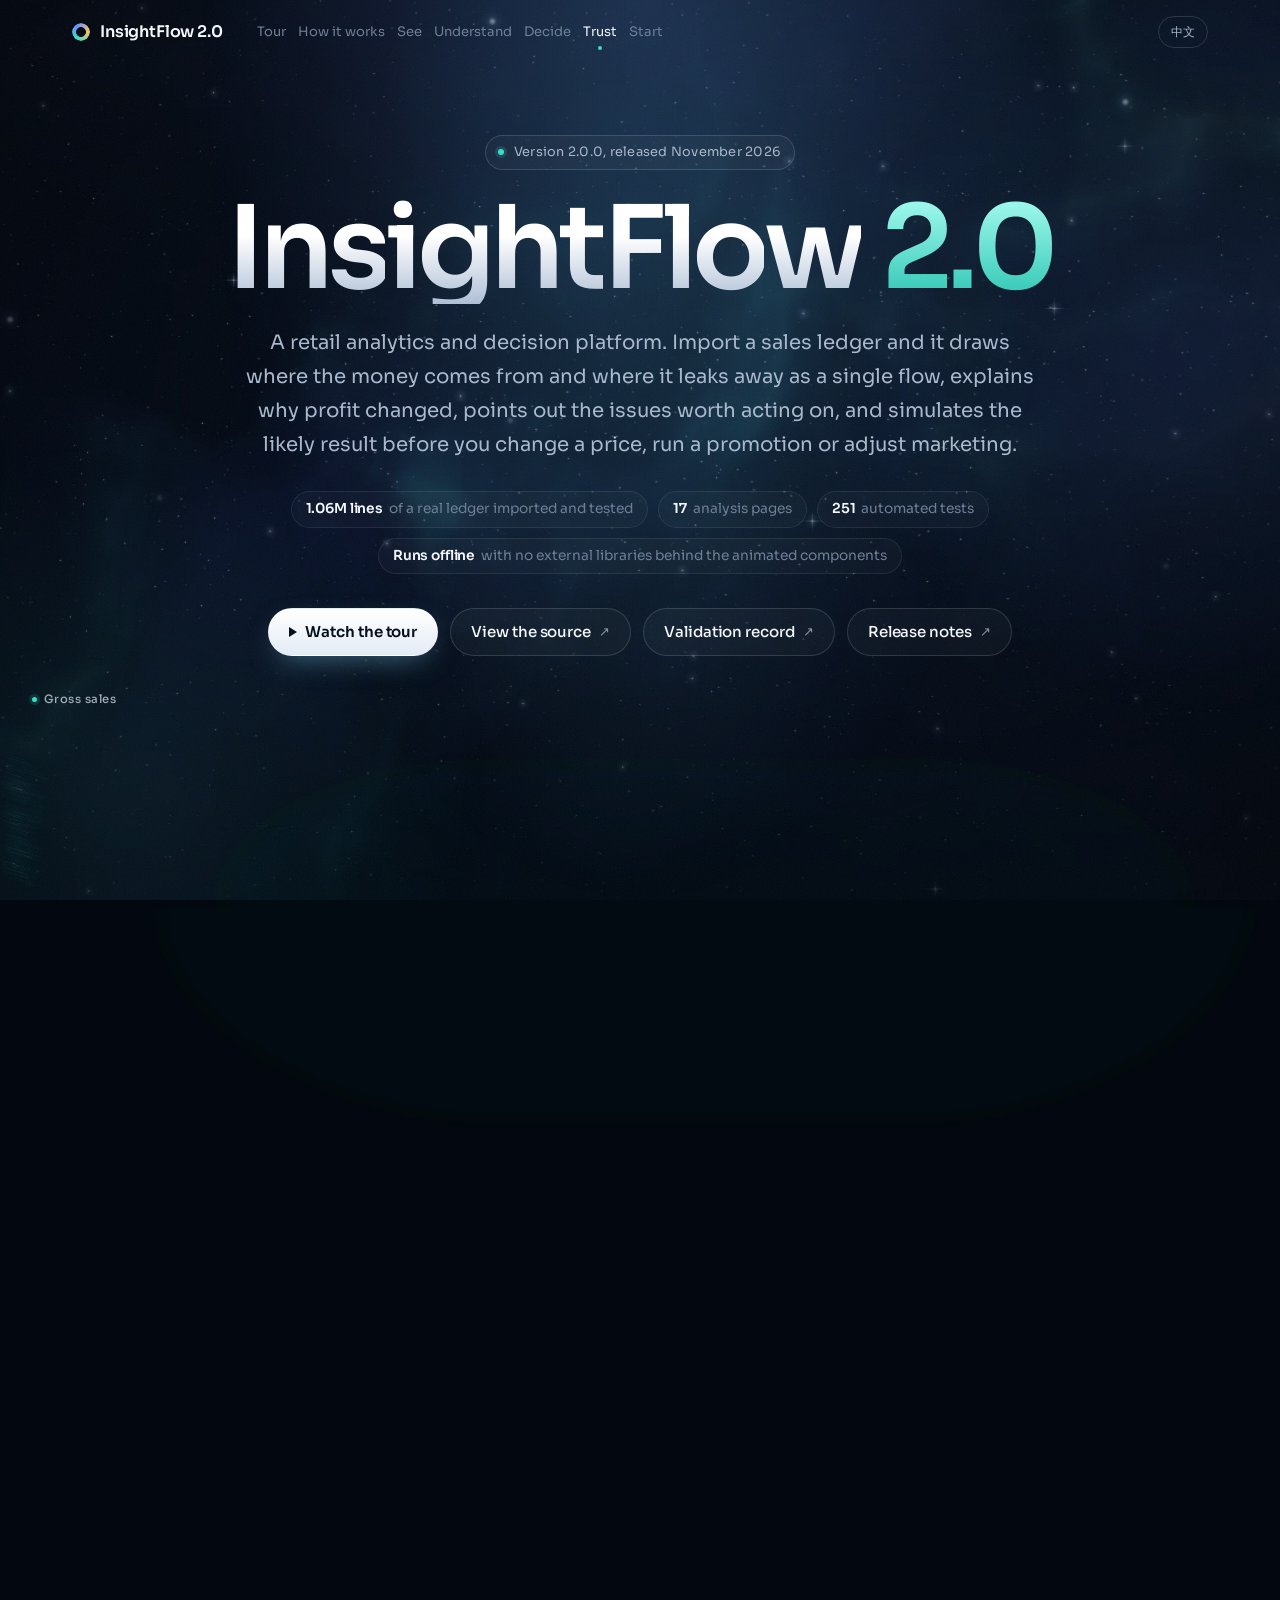
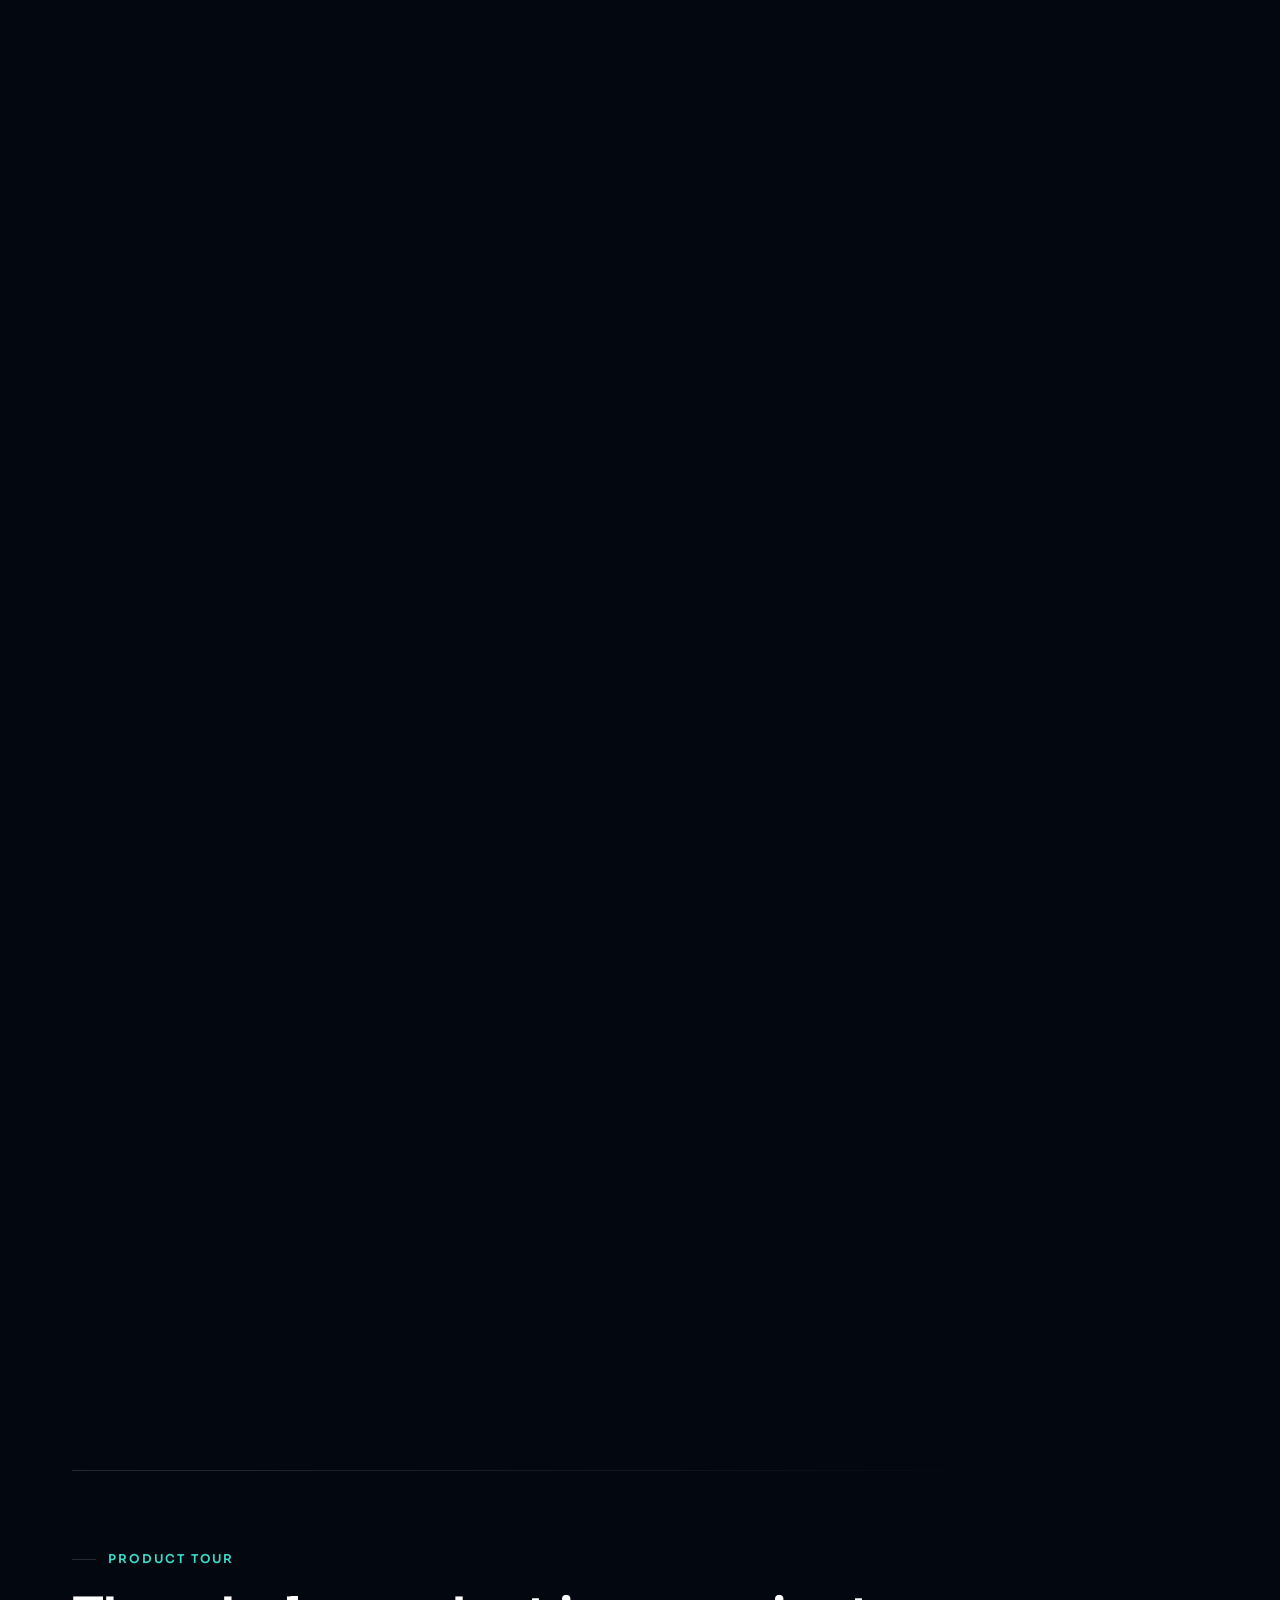
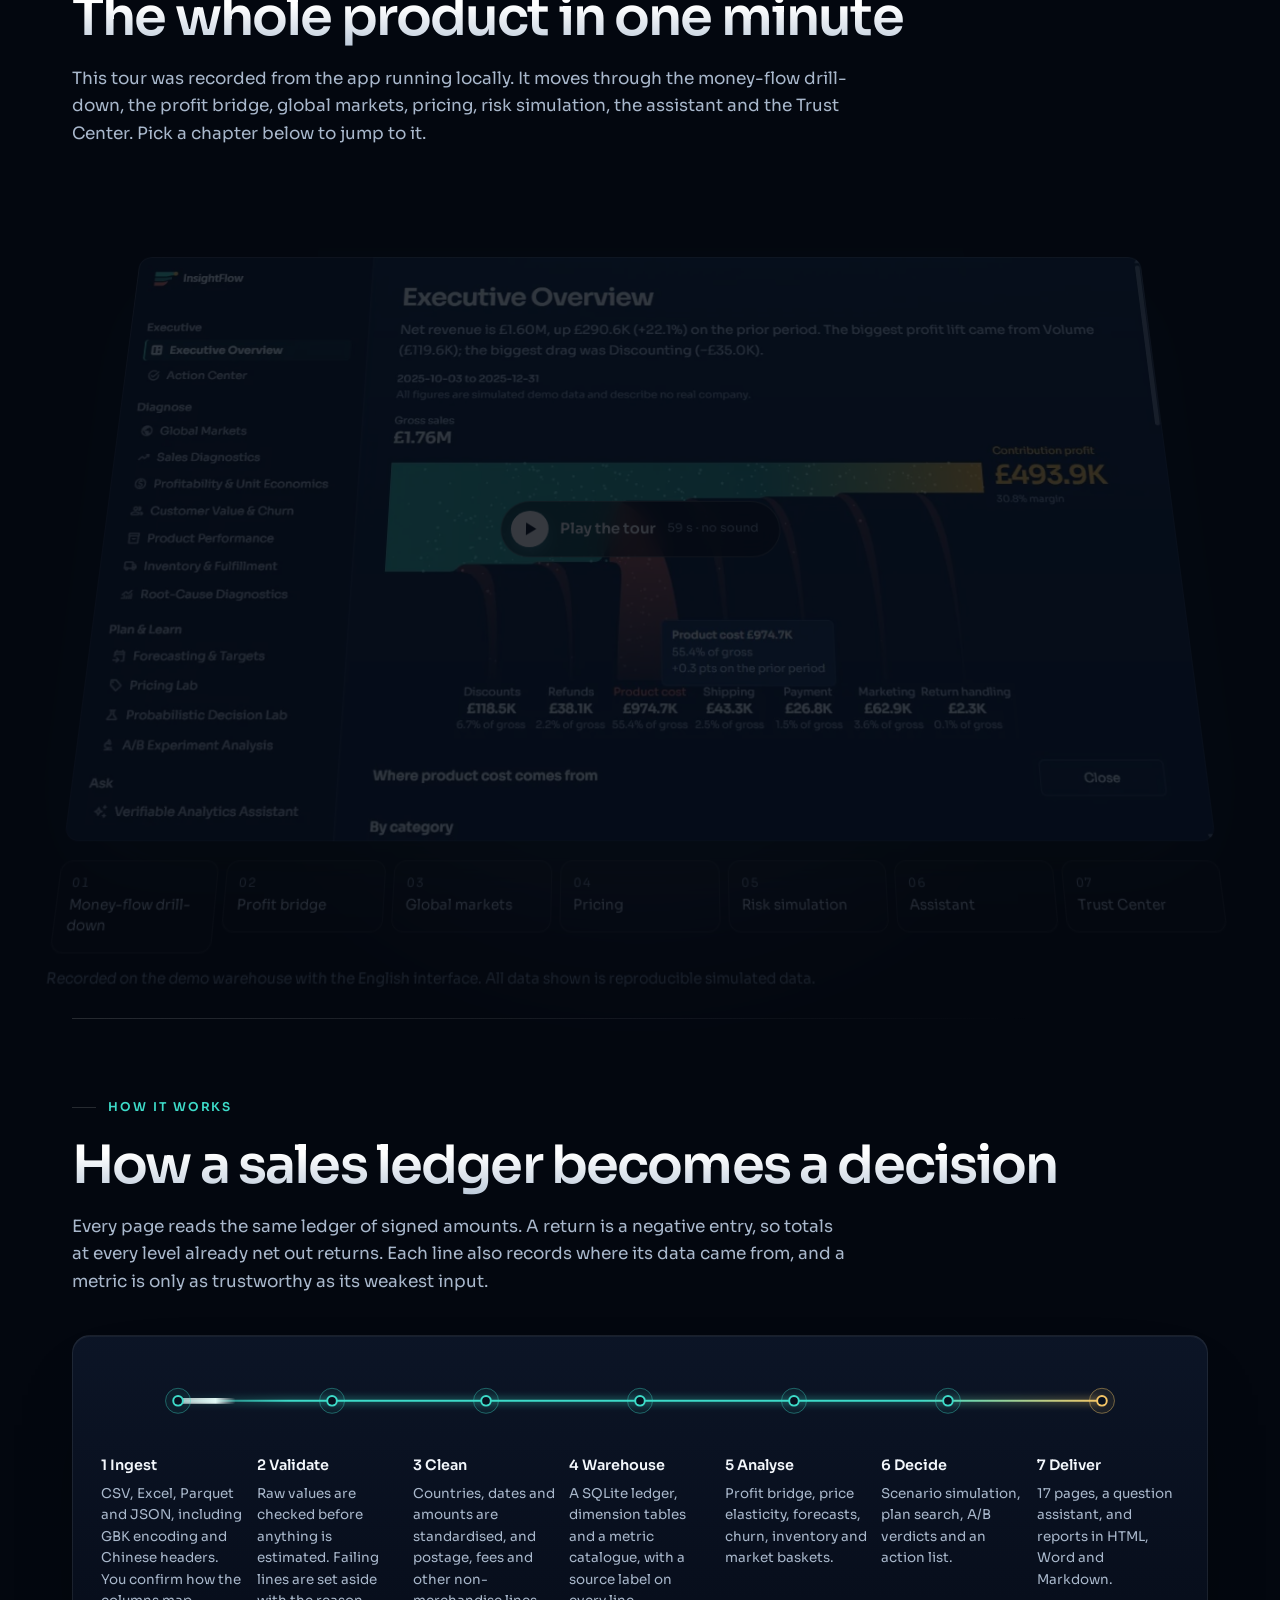
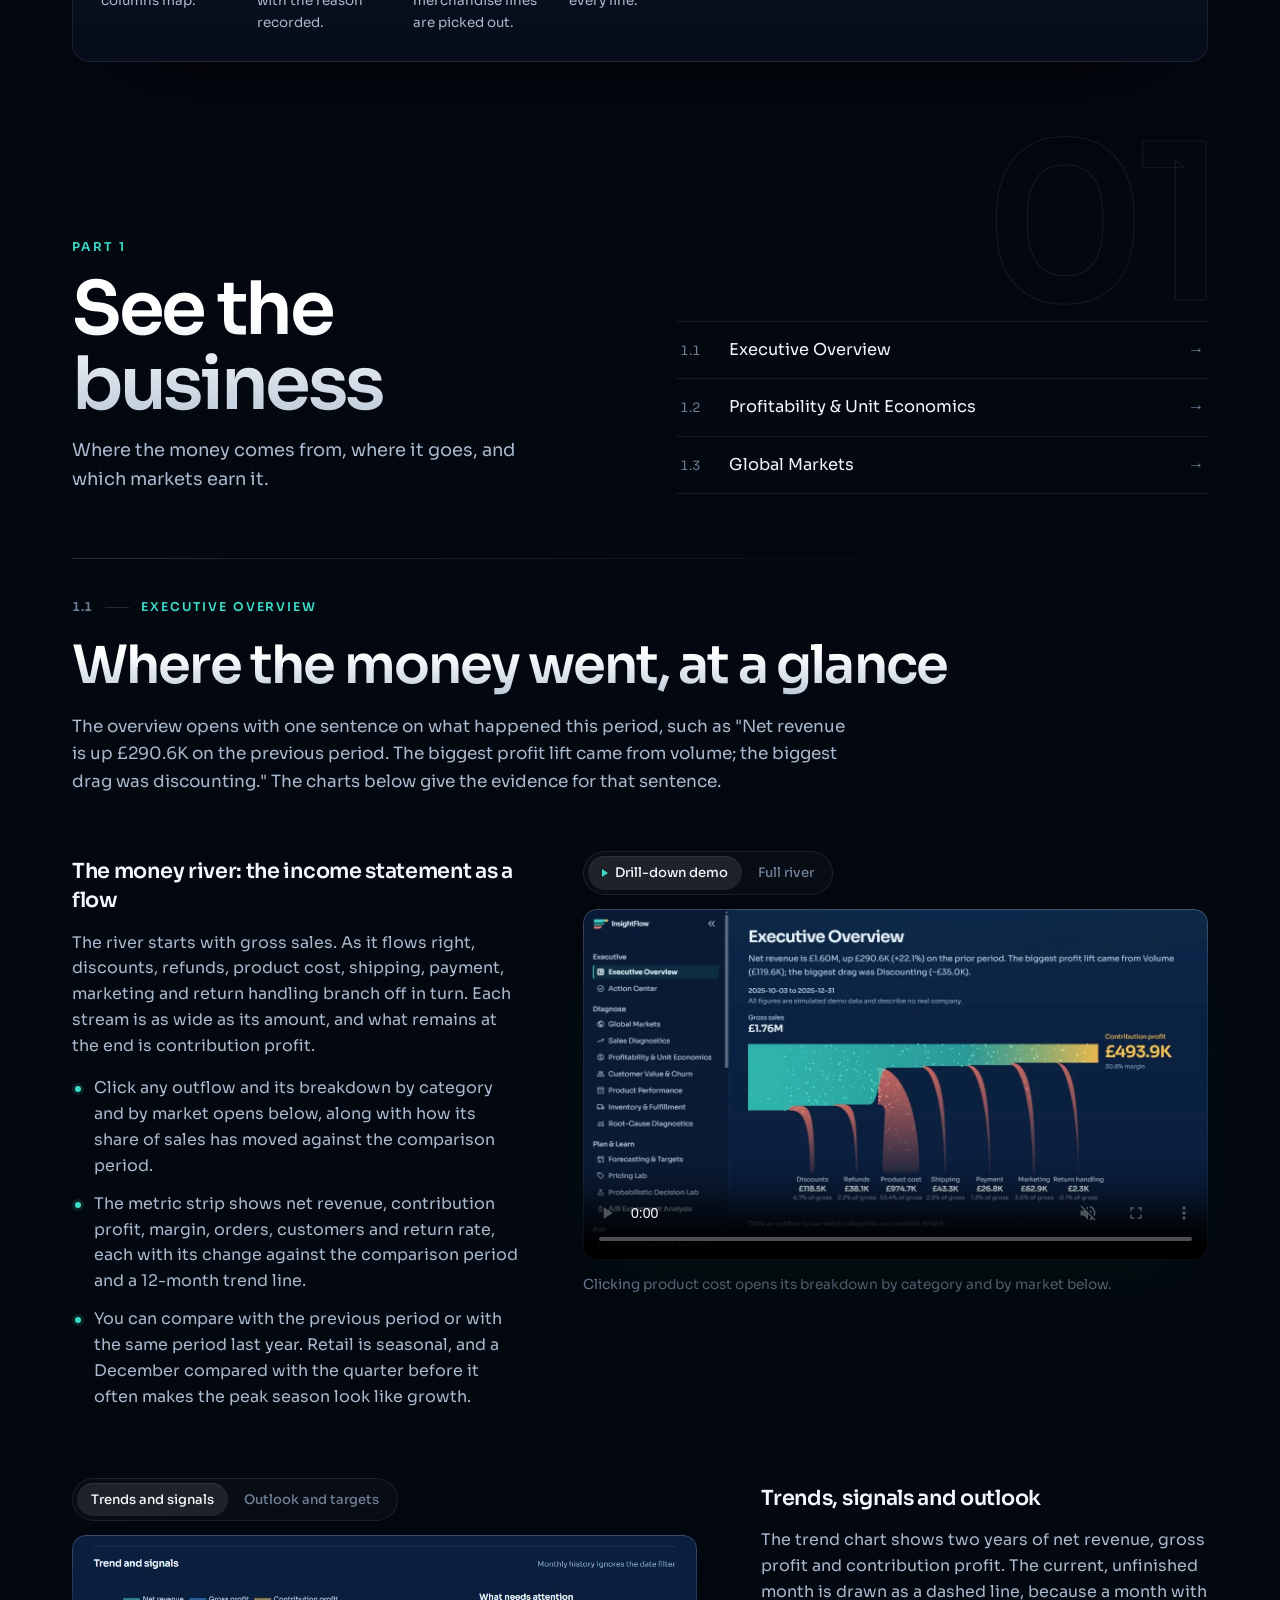
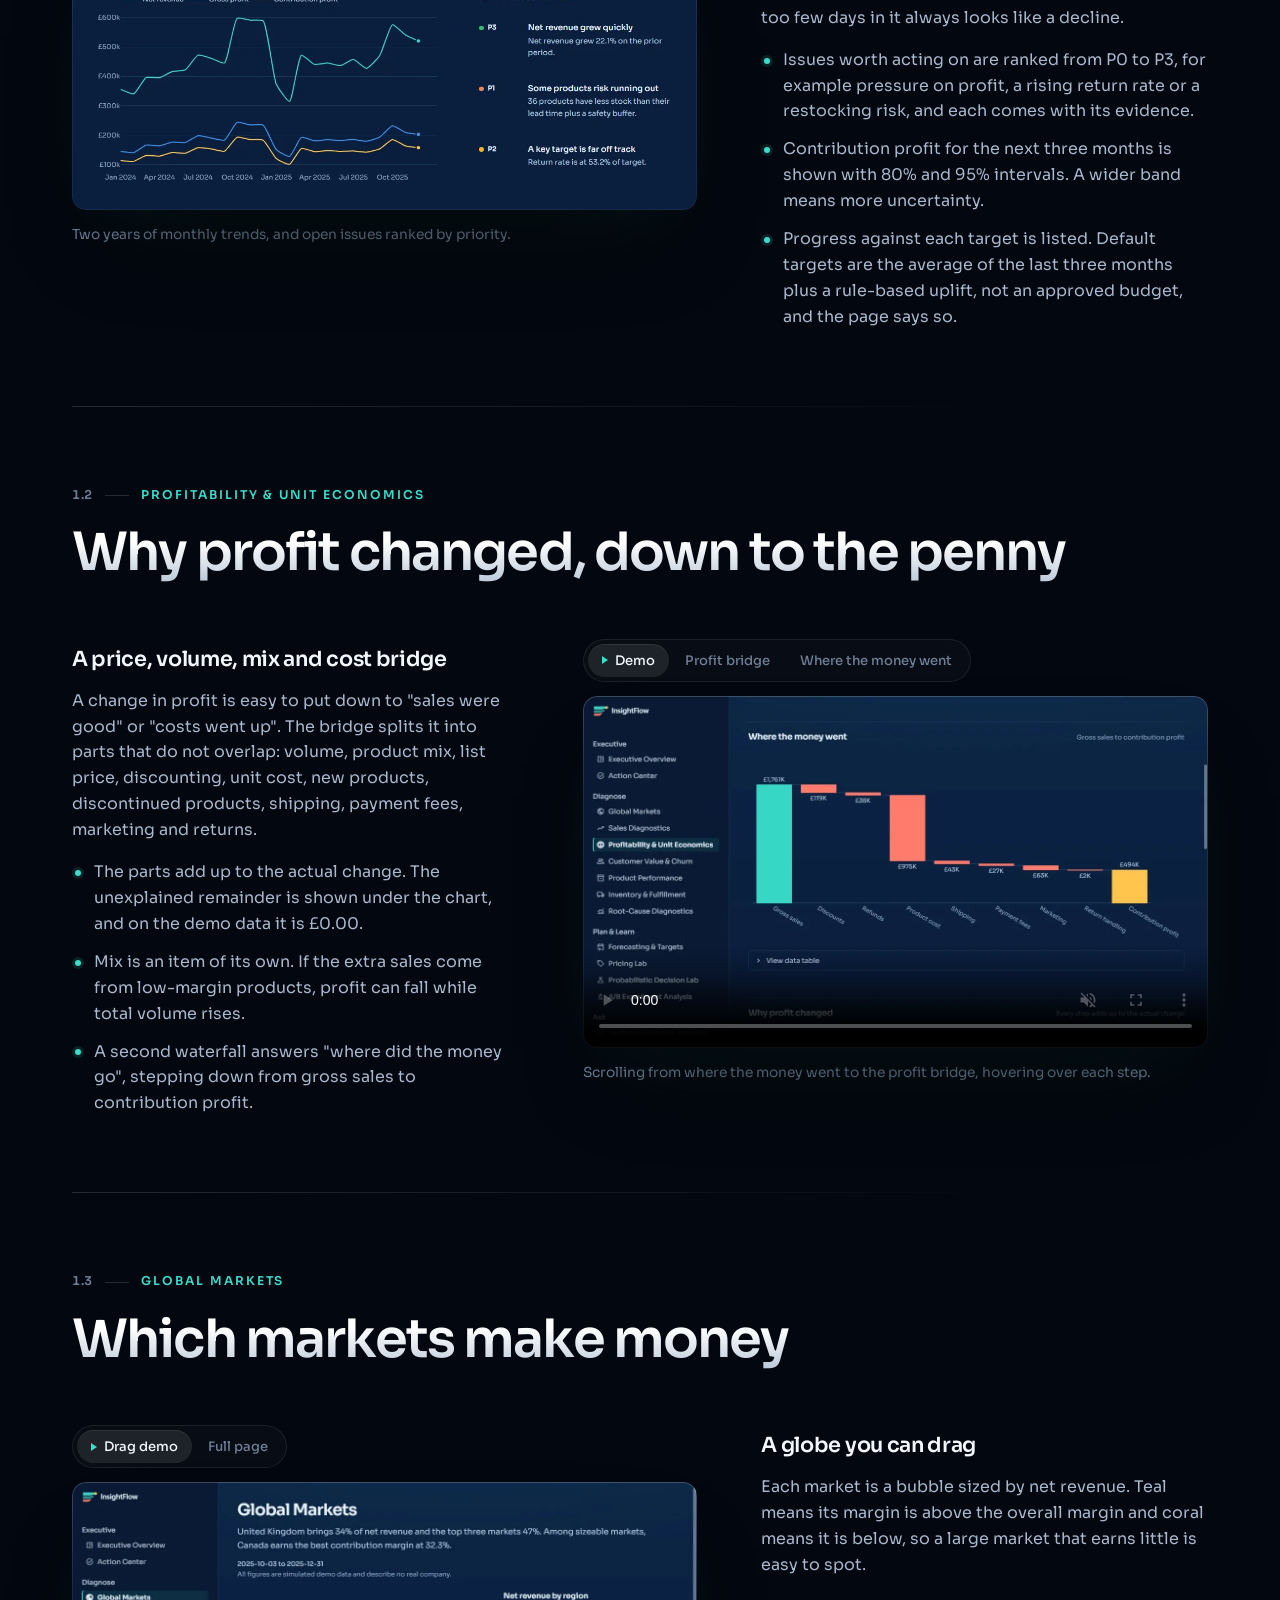
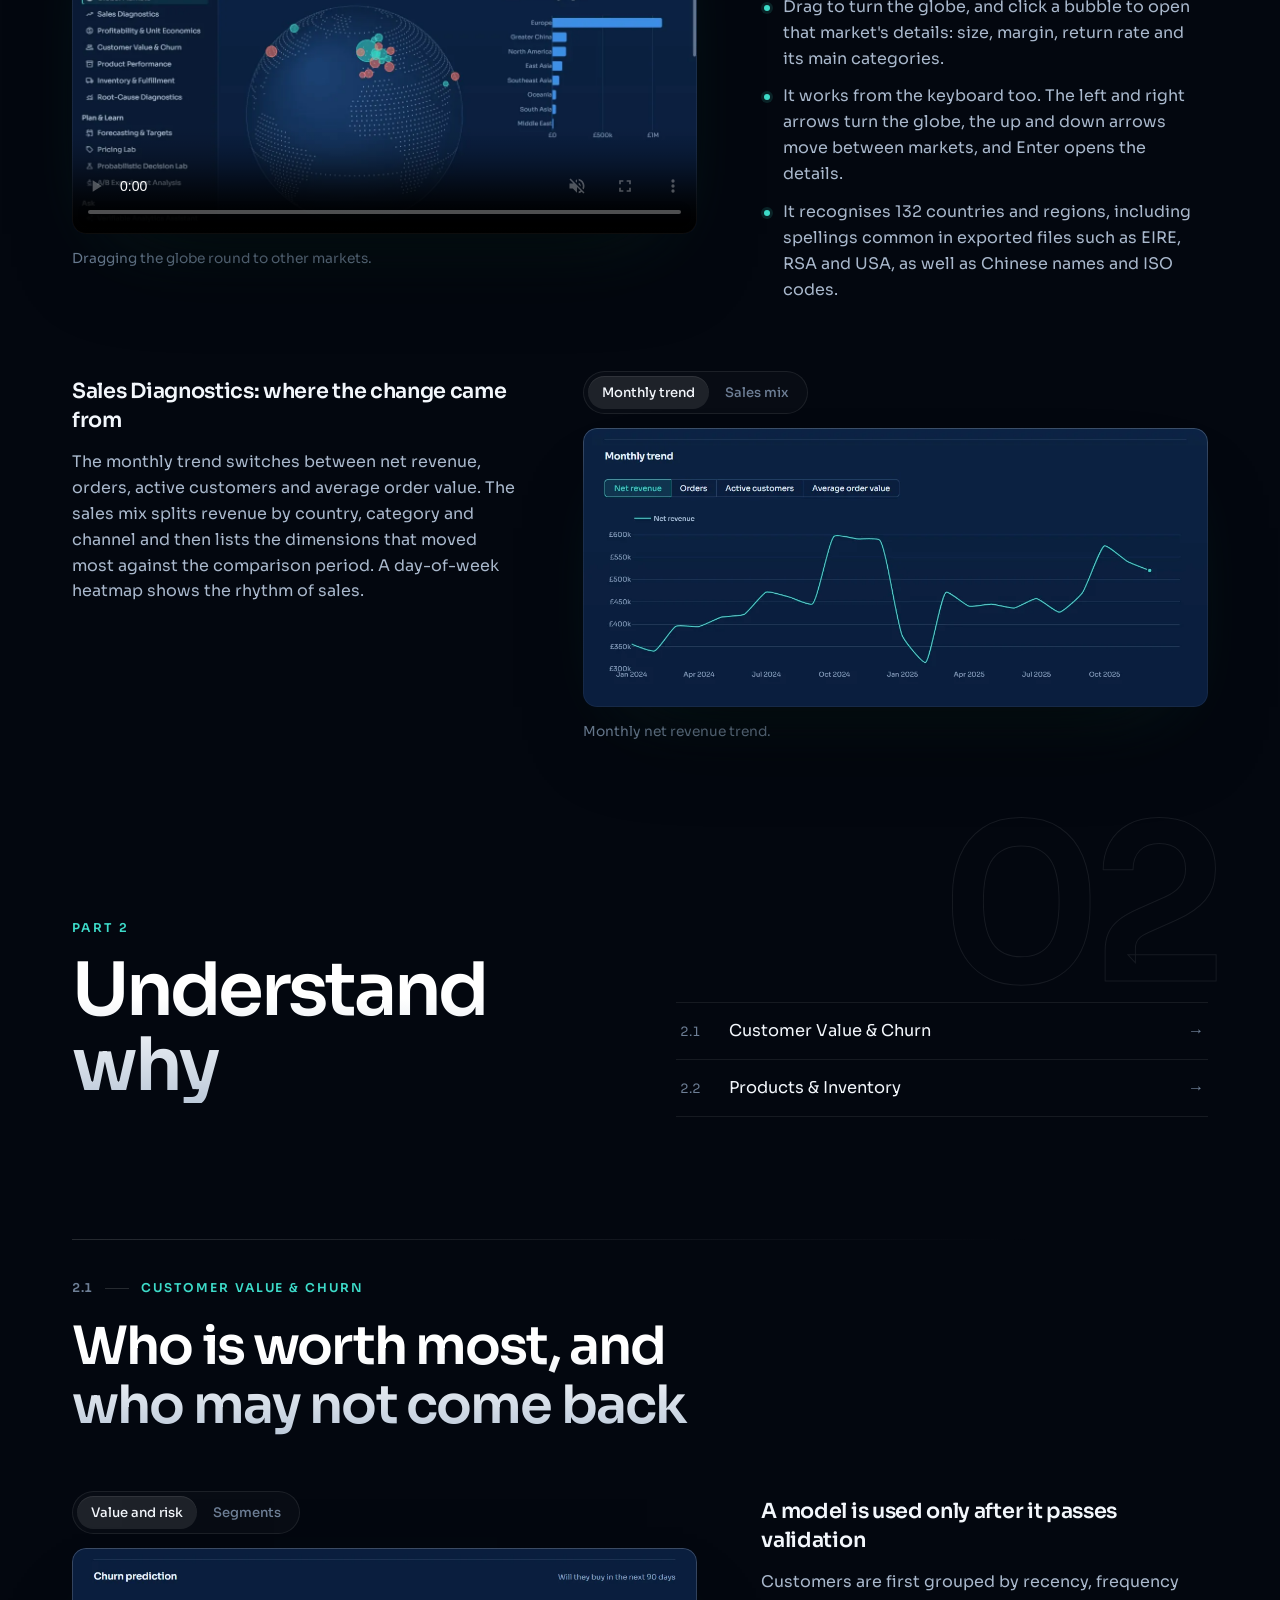
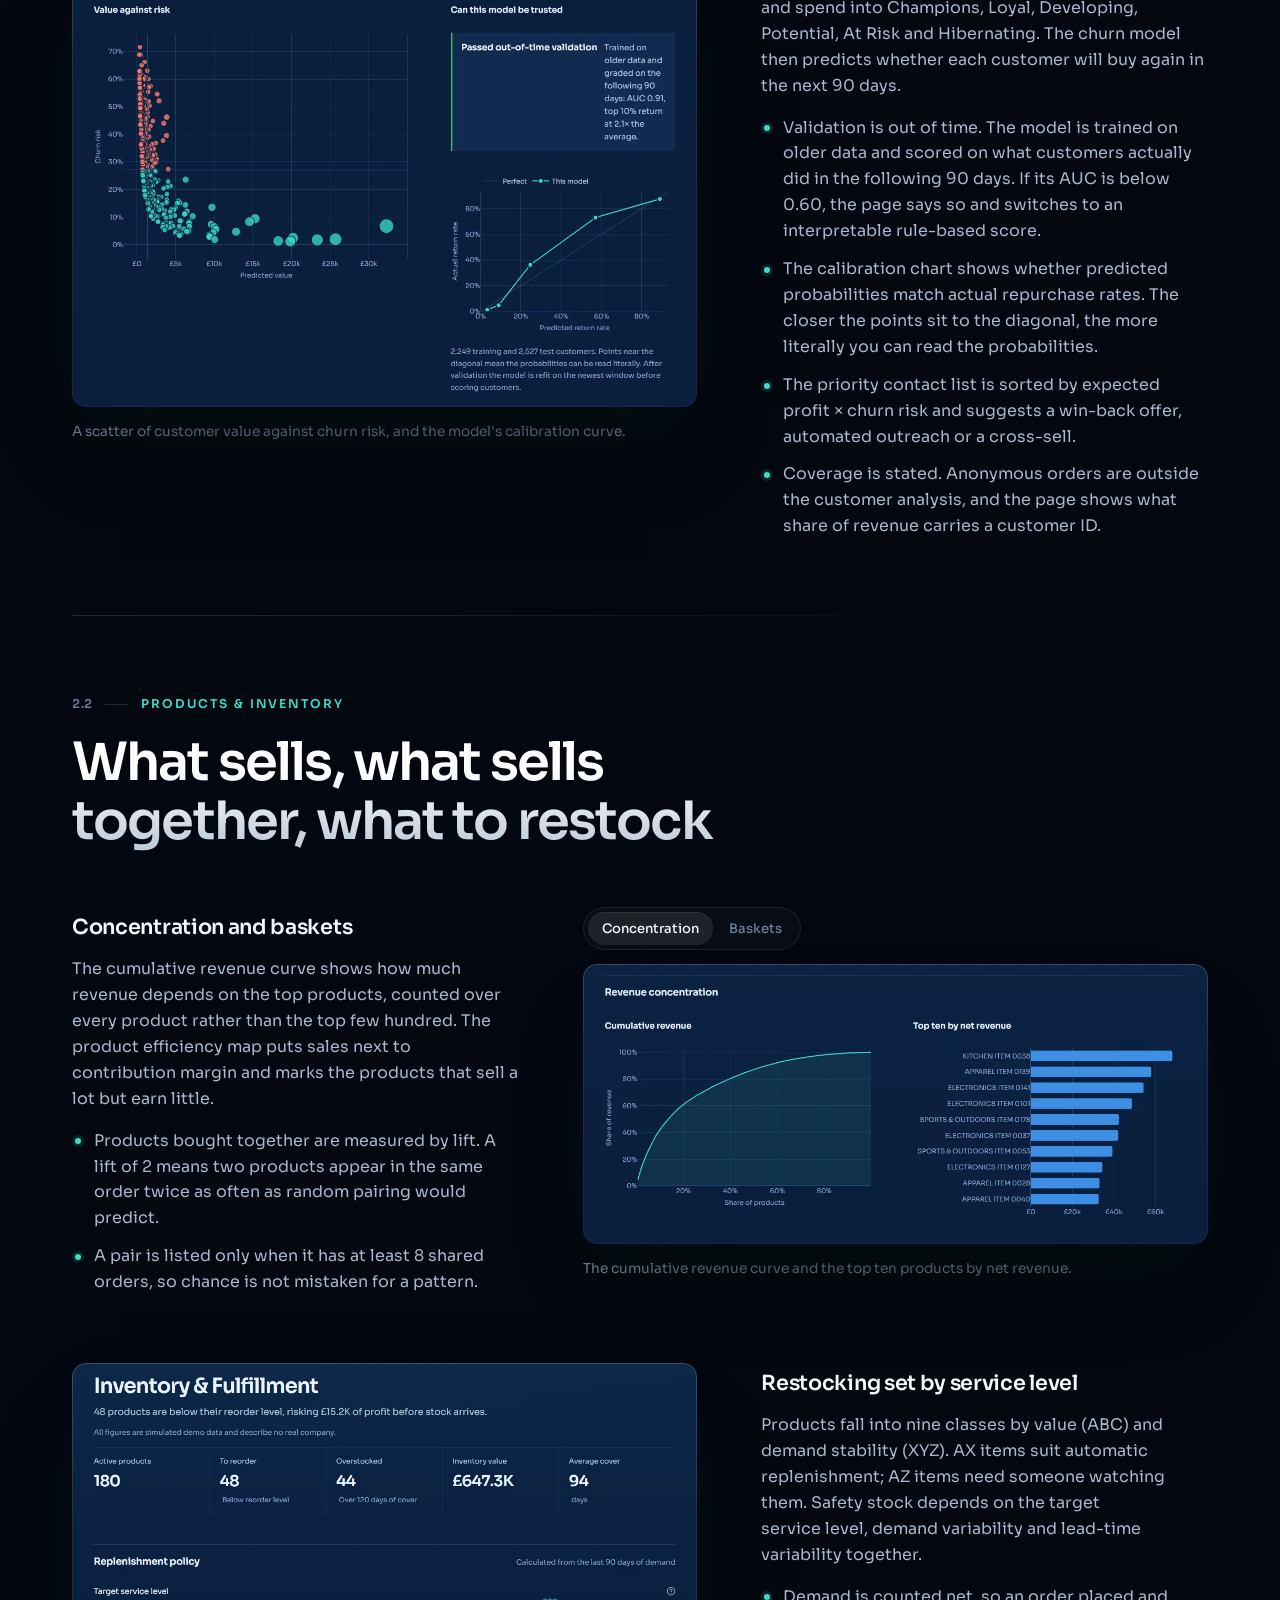
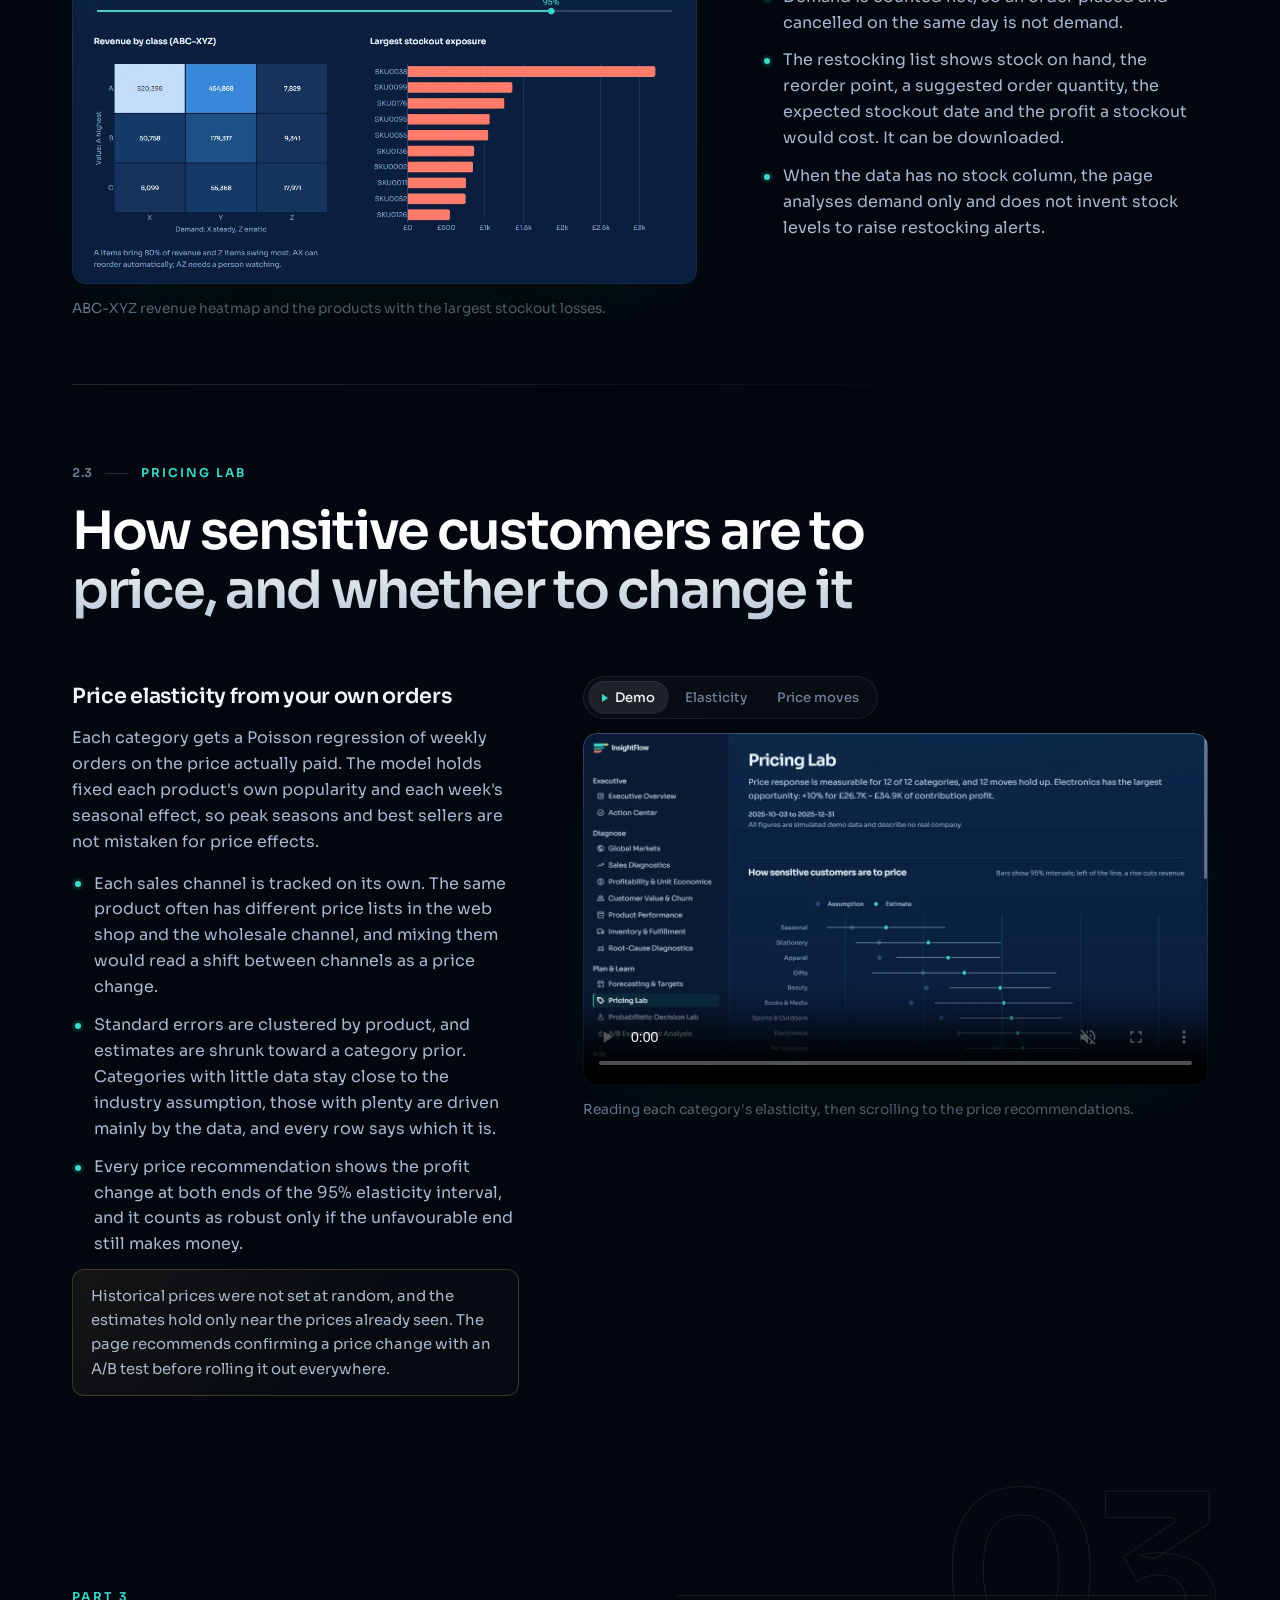
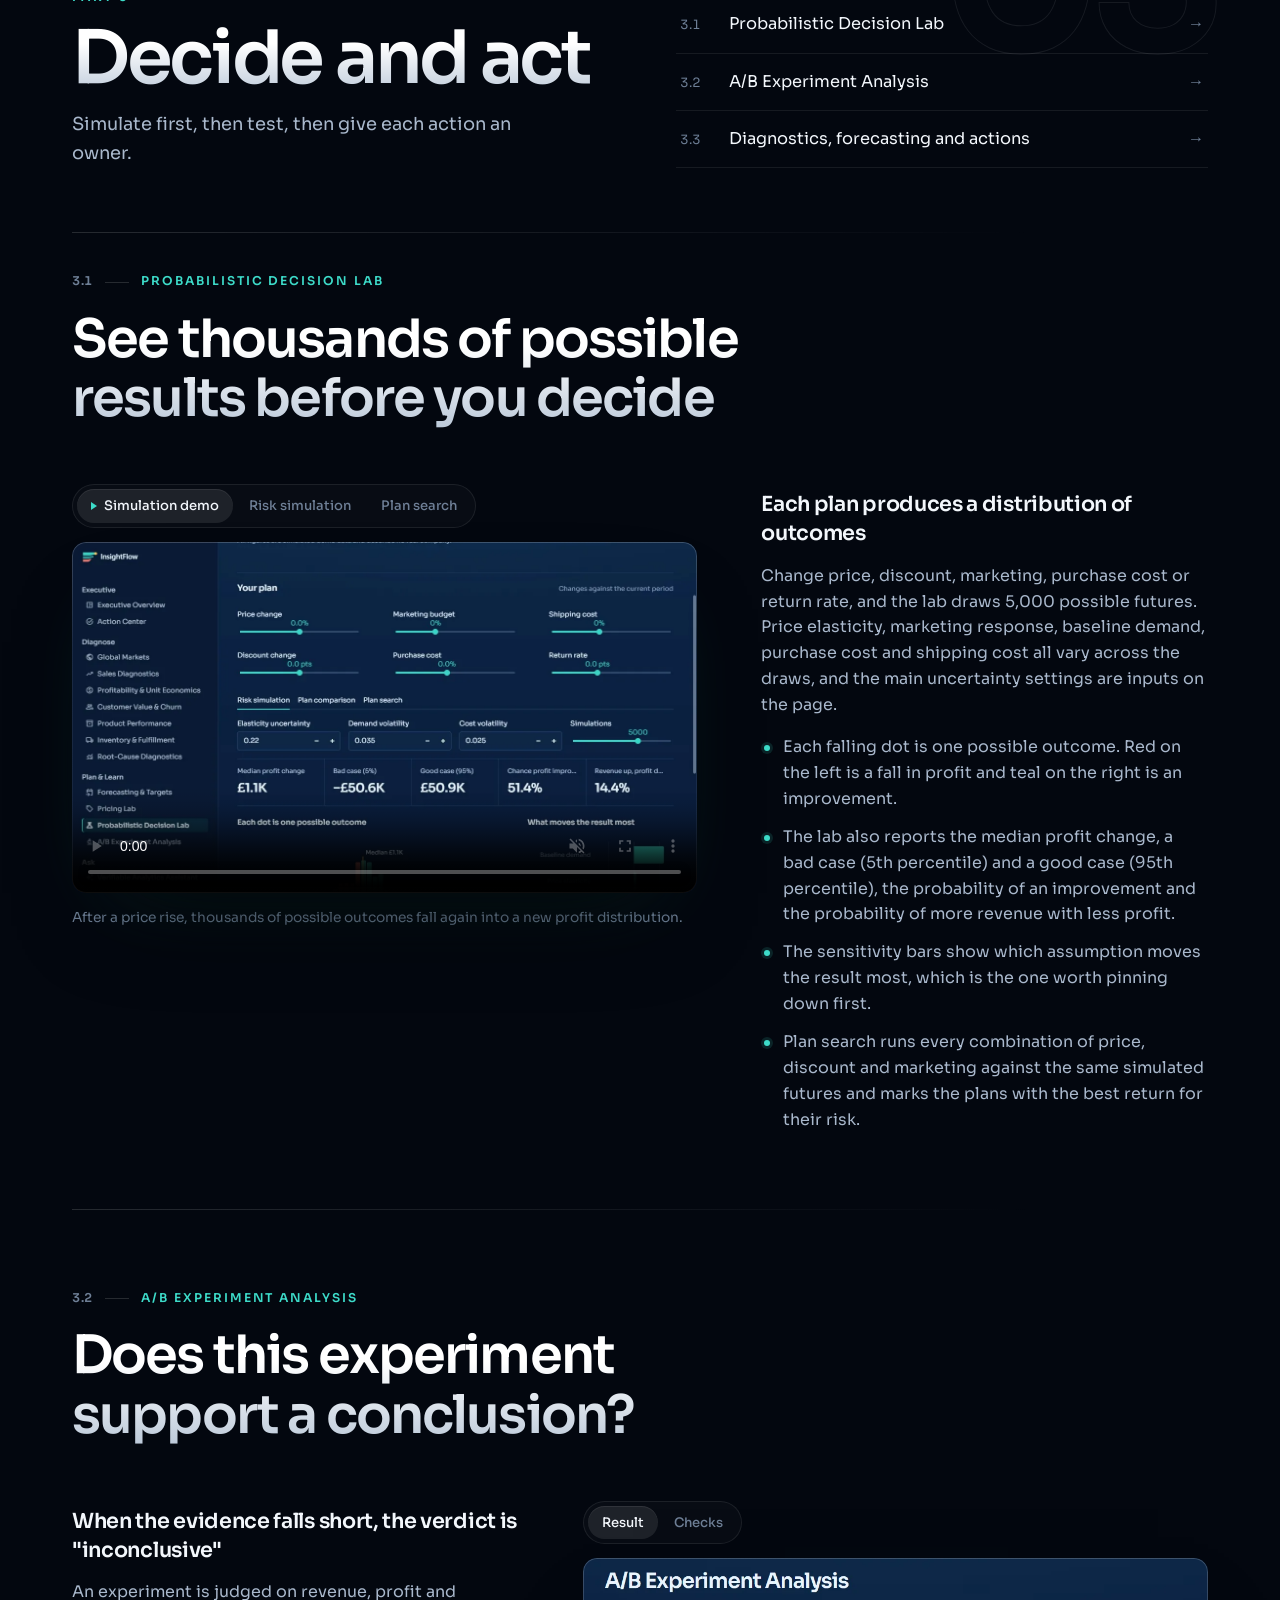
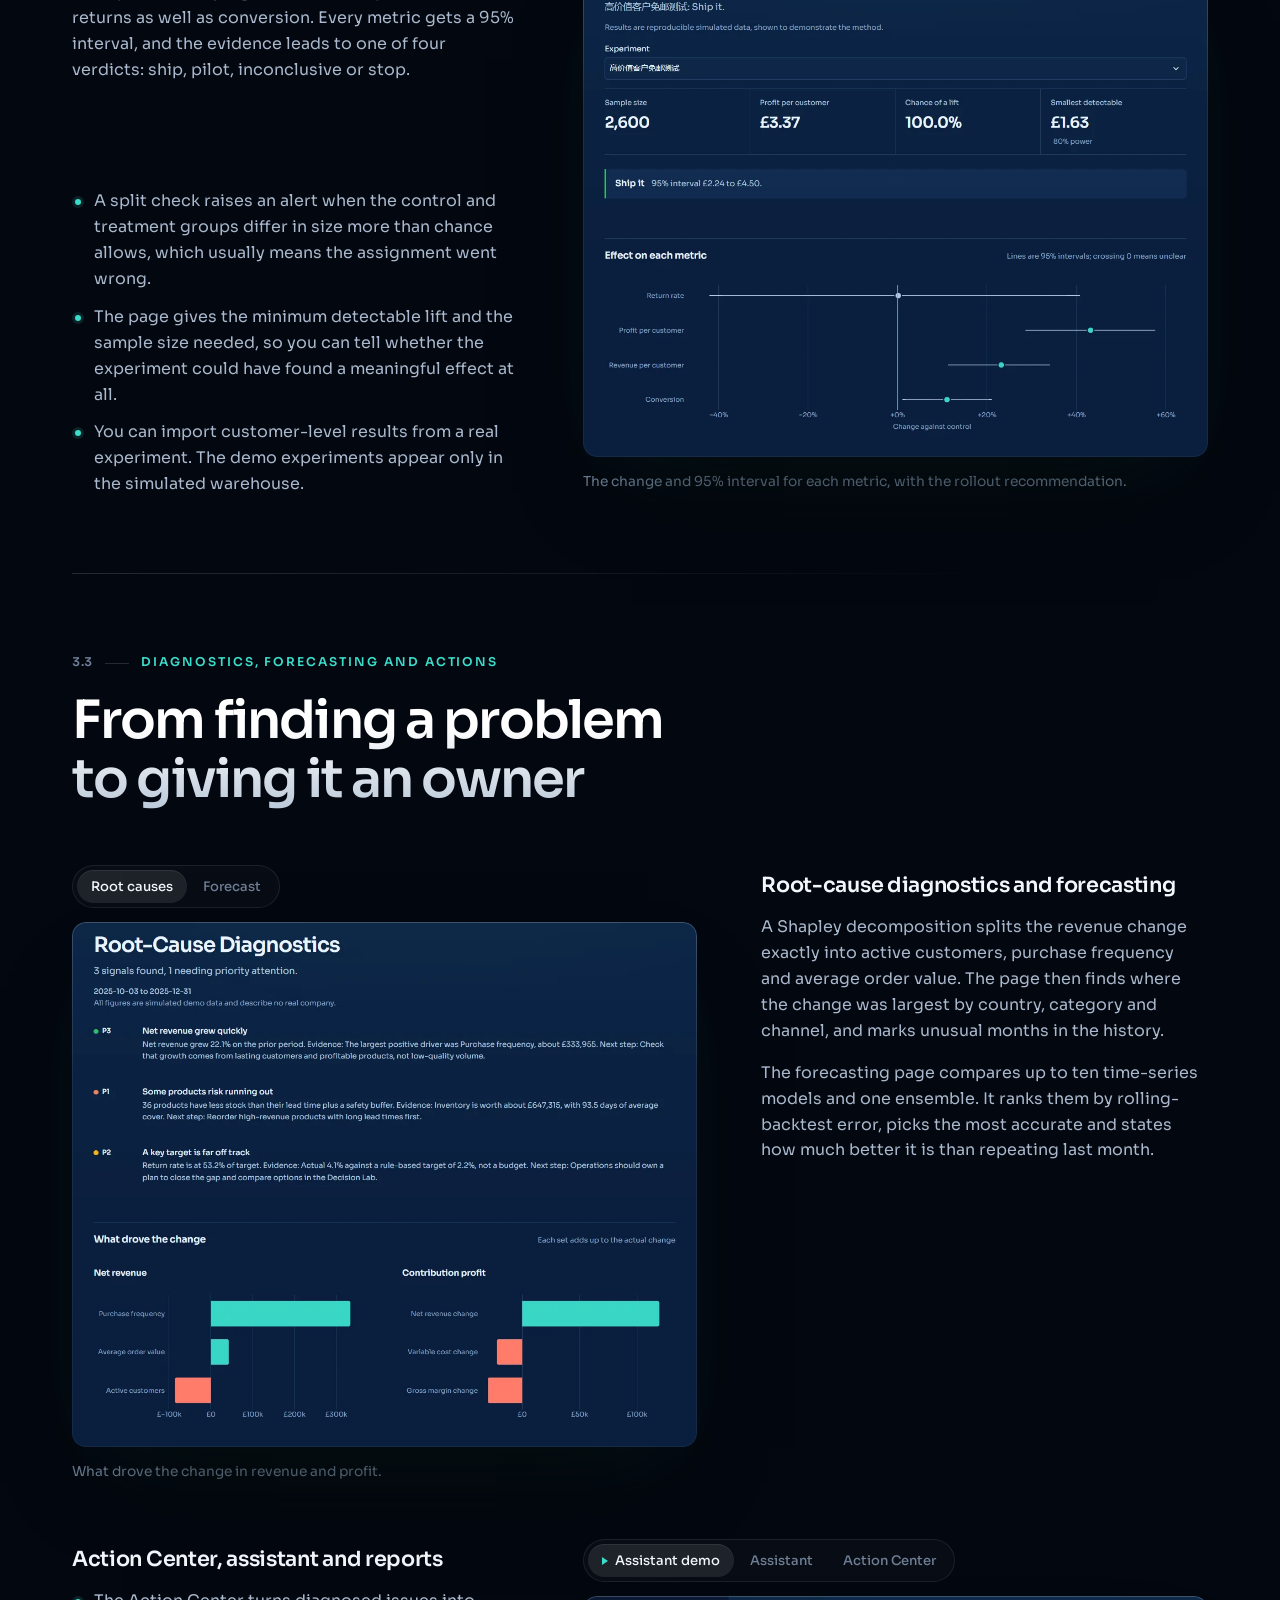
==== commit 26ccfb4a: "Record the English showcase in the English interface The English page now uses its own recordings: a" ====
--- a/docs/en/index.html
+++ b/docs/en/index.html
@@ -46,7 +46,7 @@
       <ul class="facts">
         <li><b>1.06M lines</b> of a real ledger imported and tested</li>
         <li><b>17</b> analysis pages</li>
-        <li><b>250</b> automated tests</li>
+        <li><b>251</b> automated tests</li>
         <li><b>Runs offline</b> with no external libraries behind the animated components</li>
       </ul>
       <div class="actions">
@@ -66,22 +66,22 @@
     <p class="section-lede">This tour was recorded from the app running locally. It moves through the money-flow drill-down, the profit bridge, global markets, pricing, risk simulation, the assistant and the Trust Center. Pick a chapter below to jump to it.</p>
     <figure class="film hero-shot" data-film>
       <div class="shot film-frame">
-        <video class="film-video" width="1280" height="720" preload="none" playsinline controls poster="../assets/video/tour.webp" aria-label="InsightFlow product tour, about 57 seconds, no sound">
-          <source src="../assets/video/tour.mp4" type="video/mp4">
+        <video class="film-video" width="1280" height="720" preload="none" playsinline controls poster="../assets/video/en/tour.webp" aria-label="InsightFlow product tour, about 59 seconds, no sound">
+          <source src="../assets/video/en/tour.mp4" type="video/mp4">
         </video>
-        <button class="film-play" type="button" hidden><span class="film-icon" aria-hidden="true"></span><span>Play the tour</span><small>57 s · no sound</small></button>
+        <button class="film-play" type="button" hidden><span class="film-icon" aria-hidden="true"></span><span>Play the tour</span><small>59 s · no sound</small></button>
         <p class="film-caption" aria-hidden="true"></p>
       </div>
       <ol class="film-chapters">
         <li><button type="button" data-at="0" data-note="Click product cost to open its breakdown by category and market"><span>01</span>Money-flow drill-down</button></li>
-        <li><button type="button" data-at="7.9" data-note="Scroll from where the money went to the profit bridge"><span>02</span>Profit bridge</button></li>
-        <li><button type="button" data-at="14.3" data-note="Drag the globe to compare market size and margin"><span>03</span>Global markets</button></li>
-        <li><button type="button" data-at="22.2" data-note="Read each category's elasticity, then the suggested price moves"><span>04</span>Pricing</button></li>
-        <li><button type="button" data-at="28.7" data-note="Raise the price and thousands of outcomes fall again"><span>05</span>Risk simulation</button></li>
-        <li><button type="button" data-at="39.3" data-note="Ask in plain language; answers come with data and method"><span>06</span>Assistant</button></li>
-        <li><button type="button" data-at="48.3" data-note="Check the quality dimensions and the lines left out"><span>07</span>Trust Center</button></li>
+        <li><button type="button" data-at="8.3" data-note="Scroll from where the money went to the profit bridge"><span>02</span>Profit bridge</button></li>
+        <li><button type="button" data-at="14.7" data-note="Drag the globe to compare market size and margin"><span>03</span>Global markets</button></li>
+        <li><button type="button" data-at="24.8" data-note="Read each category's elasticity, then the suggested price moves"><span>04</span>Pricing</button></li>
+        <li><button type="button" data-at="31.3" data-note="Raise the price and thousands of outcomes fall again"><span>05</span>Risk simulation</button></li>
+        <li><button type="button" data-at="41.9" data-note="Ask in plain language; answers come with data and method"><span>06</span>Assistant</button></li>
+        <li><button type="button" data-at="50.9" data-note="Check the quality dimensions, then open Lines held back"><span>07</span>Trust Center</button></li>
       </ol>
-      <figcaption>Recorded on the demo warehouse with the Chinese interface. All data shown is reproducible simulated data.</figcaption>
+      <figcaption>Recorded on the demo warehouse with the English interface. All data shown is reproducible simulated data.</figcaption>
     </figure>
   </section>
 
@@ -157,11 +157,11 @@
         </div>
         <div class="viewer" data-viewer>
           <figure class="panel" data-tab="Drill-down demo" data-kind="video">
-            <div class="shot"><video class="clip" width="1280" height="720" muted loop playsinline preload="none" controls poster="../assets/video/clip-overview.webp" aria-label="Drill-down demo: clicking product cost opens its breakdown by category and by market"><source src="../assets/video/clip-overview.mp4" type="video/mp4"></video></div>
+            <div class="shot"><video class="clip" width="1280" height="720" muted loop playsinline preload="none" controls poster="../assets/video/en/clip-overview.webp" aria-label="Drill-down demo: clicking product cost opens its breakdown by category and by market"><source src="../assets/video/en/clip-overview.mp4" type="video/mp4"></video></div>
             <figcaption>Clicking product cost opens its breakdown by category and by market below.</figcaption>
           </figure>
           <figure class="panel" data-tab="Full river">
-            <div class="shot"><img src="../assets/showcase/overview-river.webp" width="1132" height="901" loading="lazy" alt="Executive Overview page: the one-sentence summary and the money river"></div>
+            <div class="shot"><img src="../assets/showcase/en/overview-river.webp" width="1132" height="950" loading="lazy" alt="Executive Overview page: the one-sentence summary and the money river"></div>
             <figcaption>The width of the river is the amount; what reaches the right edge is contribution profit.</figcaption>
           </figure>
         </div>
@@ -179,11 +179,11 @@
         </div>
         <div class="viewer" data-viewer>
           <figure class="panel" data-tab="Trends and signals">
-            <div class="shot"><img src="../assets/showcase/overview-signals.webp" width="1132" height="497" loading="lazy" alt="Trends and signals: monthly trend lines and open issues ranked by priority"></div>
+            <div class="shot"><img src="../assets/showcase/en/overview-signals.webp" width="1132" height="497" loading="lazy" alt="Trends and signals: monthly trend lines and open issues ranked by priority"></div>
             <figcaption>Two years of monthly trends, and open issues ranked by priority.</figcaption>
           </figure>
           <figure class="panel" data-tab="Outlook and targets">
-            <div class="shot"><img src="../assets/showcase/overview-outlook.webp" width="1132" height="614" loading="lazy" alt="Outlook and targets: a fan chart of forecast contribution profit and this month's progress against targets"></div>
+            <div class="shot"><img src="../assets/showcase/en/overview-outlook.webp" width="1132" height="614" loading="lazy" alt="Outlook and targets: a fan chart of forecast contribution profit and this month's progress against targets"></div>
             <figcaption>Contribution profit intervals for the next three months, and this month's progress against targets.</figcaption>
           </figure>
         </div>
@@ -205,15 +205,15 @@
         </div>
         <div class="viewer" data-viewer>
           <figure class="panel" data-tab="Demo" data-kind="video">
-            <div class="shot"><video class="clip" width="1280" height="720" muted loop playsinline preload="none" controls poster="../assets/video/clip-profit.webp" aria-label="Profit page demo: scrolling from where the money went to the profit bridge"><source src="../assets/video/clip-profit.mp4" type="video/mp4"></video></div>
+            <div class="shot"><video class="clip" width="1280" height="720" muted loop playsinline preload="none" controls poster="../assets/video/en/clip-profit.webp" aria-label="Profit page demo: scrolling from where the money went to the profit bridge"><source src="../assets/video/en/clip-profit.mp4" type="video/mp4"></video></div>
             <figcaption>Scrolling from where the money went to the profit bridge, hovering over each step.</figcaption>
           </figure>
           <figure class="panel" data-tab="Profit bridge">
-            <div class="shot"><img src="../assets/showcase/profit-bridge.webp" width="1132" height="649" loading="lazy" alt="Profit bridge waterfall: from the comparison period's profit, through volume, product mix, discounting and the other changes, to this period's profit"></div>
+            <div class="shot"><img src="../assets/showcase/en/profit-bridge.webp" width="1132" height="649" loading="lazy" alt="Profit bridge waterfall: from the comparison period's profit, through volume, product mix, discounting and the other changes, to this period's profit"></div>
             <figcaption>From the comparison period's profit to this period's; the steps add up to the actual change.</figcaption>
           </figure>
           <figure class="panel" data-tab="Where the money went">
-            <div class="shot"><img src="../assets/showcase/profit-flow.webp" width="1132" height="573" loading="lazy" alt="Waterfall for this period from gross sales to contribution profit"></div>
+            <div class="shot"><img src="../assets/showcase/en/profit-flow.webp" width="1132" height="573" loading="lazy" alt="Waterfall for this period from gross sales to contribution profit"></div>
             <figcaption>This period, stepping down from gross sales to contribution profit.</figcaption>
           </figure>
         </div>
@@ -235,11 +235,11 @@
         </div>
         <div class="viewer" data-viewer>
           <figure class="panel" data-tab="Drag demo" data-kind="video">
-            <div class="shot"><video class="clip" width="1280" height="720" muted loop playsinline preload="none" controls poster="../assets/video/clip-markets.webp" aria-label="Globe demo: dragging the globe round to other markets"><source src="../assets/video/clip-markets.mp4" type="video/mp4"></video></div>
+            <div class="shot"><video class="clip" width="1280" height="720" muted loop playsinline preload="none" controls poster="../assets/video/en/clip-markets.webp" aria-label="Globe demo: dragging the globe round to other markets"><source src="../assets/video/en/clip-markets.mp4" type="video/mp4"></video></div>
             <figcaption>Dragging the globe round to other markets.</figcaption>
           </figure>
           <figure class="panel" data-tab="Full page">
-            <div class="shot"><img src="../assets/showcase/markets-globe.webp" width="1132" height="815" loading="lazy" alt="Global Markets page: the globe on the left and net revenue by region on the right"></div>
+            <div class="shot"><img src="../assets/showcase/en/markets-globe.webp" width="1132" height="865" loading="lazy" alt="Global Markets page: the globe on the left and net revenue by region on the right"></div>
             <figcaption>The globe on the left, net revenue by region on the right, and a ranking of every market further down.</figcaption>
           </figure>
         </div>
@@ -251,11 +251,11 @@
         </div>
         <div class="viewer" data-viewer>
           <figure class="panel" data-tab="Monthly trend">
-            <div class="shot"><img src="../assets/showcase/sales-trend.webp" width="1132" height="505" loading="lazy" alt="Sales Diagnostics: monthly net revenue trend"></div>
+            <div class="shot"><img src="../assets/showcase/en/sales-trend.webp" width="1132" height="505" loading="lazy" alt="Sales Diagnostics: monthly net revenue trend"></div>
             <figcaption>Monthly net revenue trend.</figcaption>
           </figure>
           <figure class="panel" data-tab="Sales mix">
-            <div class="shot"><img src="../assets/showcase/sales-mix.webp" width="1132" height="775" loading="lazy" alt="Sales mix: net revenue and contribution margin by country, category and channel"></div>
+            <div class="shot"><img src="../assets/showcase/en/sales-mix.webp" width="1132" height="775" loading="lazy" alt="Sales mix: net revenue and contribution margin by country, category and channel"></div>
             <figcaption>Net revenue and contribution margin by country, category and channel.</figcaption>
           </figure>
         </div>
@@ -291,11 +291,11 @@
         </div>
         <div class="viewer" data-viewer>
           <figure class="panel" data-tab="Value and risk">
-            <div class="shot"><img src="../assets/showcase/customers-churn.webp" width="1132" height="671" loading="lazy" alt="Churn prediction: a scatter of customer value against churn risk, and the model's calibration curve"></div>
+            <div class="shot"><img src="../assets/showcase/en/customers-churn.webp" width="1132" height="830" loading="lazy" alt="Churn prediction: a scatter of customer value against churn risk, and the model's calibration curve"></div>
             <figcaption>A scatter of customer value against churn risk, and the model's calibration curve.</figcaption>
           </figure>
           <figure class="panel" data-tab="Segments">
-            <div class="shot"><img src="../assets/showcase/customers-segments.webp" width="1132" height="533" loading="lazy" alt="Customer segment treemap: contribution profit from Champions, Loyal, Developing, At Risk, Hibernating and Potential customers"></div>
+            <div class="shot"><img src="../assets/showcase/en/customers-segments.webp" width="1132" height="533" loading="lazy" alt="Customer segment treemap: contribution profit from Champions, Loyal, Developing, At Risk, Hibernating and Potential customers"></div>
             <figcaption>Contribution profit by customer segment.</figcaption>
           </figure>
         </div>
@@ -316,11 +316,11 @@
         </div>
         <div class="viewer" data-viewer>
           <figure class="panel" data-tab="Concentration">
-            <div class="shot"><img src="../assets/showcase/products-concentration.webp" width="1132" height="507" loading="lazy" alt="Revenue concentration: cumulative revenue curve and the top ten products by net revenue"></div>
+            <div class="shot"><img src="../assets/showcase/en/products-concentration.webp" width="1132" height="507" loading="lazy" alt="Revenue concentration: cumulative revenue curve and the top ten products by net revenue"></div>
             <figcaption>The cumulative revenue curve and the top ten products by net revenue.</figcaption>
           </figure>
           <figure class="panel" data-tab="Baskets">
-            <div class="shot"><img src="../assets/showcase/products-basket.webp" width="1132" height="661" loading="lazy" alt="Basket table: products often bought together, with shared orders, attach rate and lift"></div>
+            <div class="shot"><img src="../assets/showcase/en/products-basket.webp" width="1132" height="661" loading="lazy" alt="Basket table: products often bought together, with shared orders, attach rate and lift"></div>
             <figcaption>Products often bought together, with shared orders, attach rate and lift.</figcaption>
           </figure>
         </div>
@@ -337,7 +337,7 @@
         </div>
         <div class="viewer" data-viewer>
           <figure class="panel" data-tab="Restocking">
-            <div class="shot"><img src="../assets/showcase/inventory-policy.webp" width="1132" height="943" loading="lazy" alt="Restocking policy: ABC-XYZ revenue heatmap and the products with the largest stockout losses"></div>
+            <div class="shot"><img src="../assets/showcase/en/inventory-policy.webp" width="1132" height="943" loading="lazy" alt="Restocking policy: ABC-XYZ revenue heatmap and the products with the largest stockout losses"></div>
             <figcaption>ABC-XYZ revenue heatmap and the products with the largest stockout losses.</figcaption>
           </figure>
         </div>
@@ -360,15 +360,15 @@
         </div>
         <div class="viewer" data-viewer>
           <figure class="panel" data-tab="Demo" data-kind="video">
-            <div class="shot"><video class="clip" width="1280" height="720" muted loop playsinline preload="none" controls poster="../assets/video/clip-pricing.webp" aria-label="Pricing Lab demo: from the elasticity estimates to the price recommendations"><source src="../assets/video/clip-pricing.mp4" type="video/mp4"></video></div>
+            <div class="shot"><video class="clip" width="1280" height="720" muted loop playsinline preload="none" controls poster="../assets/video/en/clip-pricing.webp" aria-label="Pricing Lab demo: from the elasticity estimates to the price recommendations"><source src="../assets/video/en/clip-pricing.mp4" type="video/mp4"></video></div>
             <figcaption>Reading each category's elasticity, then scrolling to the price recommendations.</figcaption>
           </figure>
           <figure class="panel" data-tab="Elasticity">
-            <div class="shot"><img src="../assets/showcase/pricing-elasticity.webp" width="1132" height="892" loading="lazy" alt="Price elasticity chart: the estimate from the data, its 95% interval and the industry assumption for each category"></div>
+            <div class="shot"><img src="../assets/showcase/en/pricing-elasticity.webp" width="1132" height="914" loading="lazy" alt="Price elasticity chart: the estimate from the data, its 95% interval and the industry assumption for each category"></div>
             <figcaption>The estimate from the data, its 95% interval and the industry assumption for each category.</figcaption>
           </figure>
           <figure class="panel" data-tab="Price moves">
-            <div class="shot"><img src="../assets/showcase/pricing-moves.webp" width="1132" height="785" loading="lazy" alt="Price recommendations: the expected change in contribution profit and its interval for each category"></div>
+            <div class="shot"><img src="../assets/showcase/en/pricing-moves.webp" width="1132" height="808" loading="lazy" alt="Price recommendations: the expected change in contribution profit and its interval for each category"></div>
             <figcaption>Suggested price moves and their expected contribution profit intervals.</figcaption>
           </figure>
         </div>
@@ -399,20 +399,20 @@
             <li>Each falling dot is one possible outcome. Red on the left is a fall in profit and teal on the right is an improvement.</li>
             <li>The lab also reports the median profit change, a bad case (5th percentile) and a good case (95th percentile), the probability of an improvement and the probability of more revenue with less profit.</li>
             <li>The sensitivity bars show which assumption moves the result most, which is the one worth pinning down first.</li>
-            <li>The optimiser runs every combination of price, discount and marketing against the same simulated futures and marks the plans with the best return for their risk.</li>
+            <li>Plan search runs every combination of price, discount and marketing against the same simulated futures and marks the plans with the best return for their risk.</li>
           </ul>
         </div>
         <div class="viewer" data-viewer>
           <figure class="panel" data-tab="Simulation demo" data-kind="video">
-            <div class="shot"><video class="clip" width="1280" height="720" muted loop playsinline preload="none" controls poster="../assets/video/clip-decision.webp" aria-label="Risk simulation demo: after a price rise, the simulated outcomes fall again"><source src="../assets/video/clip-decision.mp4" type="video/mp4"></video></div>
+            <div class="shot"><video class="clip" width="1280" height="720" muted loop playsinline preload="none" controls poster="../assets/video/en/clip-decision.webp" aria-label="Risk simulation demo: after a price rise, the simulated outcomes fall again"><source src="../assets/video/en/clip-decision.mp4" type="video/mp4"></video></div>
             <figcaption>After a price rise, thousands of possible outcomes fall again into a new profit distribution.</figcaption>
           </figure>
           <figure class="panel" data-tab="Risk simulation">
-            <div class="shot"><img src="../assets/showcase/decision-simulation.webp" width="1132" height="1284" loading="lazy" alt="Risk simulation page: plan inputs, the distribution of profit change and sensitivity"></div>
+            <div class="shot"><img src="../assets/showcase/en/decision-simulation.webp" width="1132" height="1313" loading="lazy" alt="Risk simulation page: plan inputs, the distribution of profit change and sensitivity"></div>
             <figcaption>Inputs, distribution, headline numbers and sensitivity on one screen.</figcaption>
           </figure>
-          <figure class="panel" data-tab="Optimiser">
-            <div class="shot"><img src="../assets/showcase/decision-frontier.webp" width="1132" height="1405" loading="lazy" alt="Optimiser: hundreds of plans placed by return and risk, with the recommended plan"></div>
+          <figure class="panel" data-tab="Plan search">
+            <div class="shot"><img src="../assets/showcase/en/decision-frontier.webp" width="1132" height="1433" loading="lazy" alt="Plan search: hundreds of plans placed by return and risk, with the recommended plan"></div>
             <figcaption>Hundreds of plans placed by return and risk, with the recommended plan.</figcaption>
           </figure>
         </div>
@@ -435,11 +435,11 @@
         </div>
         <div class="viewer" data-viewer>
           <figure class="panel" data-tab="Result">
-            <div class="shot"><img src="../assets/showcase/experiments-result.webp" width="1132" height="903" loading="lazy" alt="Experiment result: the change and 95% interval for each metric, with the rollout recommendation"></div>
+            <div class="shot"><img src="../assets/showcase/en/experiments-result.webp" width="1132" height="903" loading="lazy" alt="Experiment result: the change and 95% interval for each metric, with the rollout recommendation"></div>
             <figcaption>The change and 95% interval for each metric, with the rollout recommendation.</figcaption>
           </figure>
           <figure class="panel" data-tab="Checks">
-            <div class="shot"><img src="../assets/showcase/experiments-checks.webp" width="1132" height="520" loading="lazy" alt="Experiment reliability checks: whether the split was even and whether the sample was large enough"></div>
+            <div class="shot"><img src="../assets/showcase/en/experiments-checks.webp" width="1132" height="520" loading="lazy" alt="Experiment reliability checks: whether the split was even and whether the sample was large enough"></div>
             <figcaption>Whether the split was even and whether the sample was large enough.</figcaption>
           </figure>
         </div>
@@ -457,11 +457,11 @@
         </div>
         <div class="viewer" data-viewer>
           <figure class="panel" data-tab="Root causes">
-            <div class="shot"><img src="../assets/showcase/diagnostics-drivers.webp" width="1132" height="950" loading="lazy" alt="Root-cause diagnostics: what drove the change in revenue and profit"></div>
+            <div class="shot"><img src="../assets/showcase/en/diagnostics-drivers.webp" width="1132" height="950" loading="lazy" alt="Root-cause diagnostics: what drove the change in revenue and profit"></div>
             <figcaption>What drove the change in revenue and profit.</figcaption>
           </figure>
           <figure class="panel" data-tab="Forecast">
-            <div class="shot"><img src="../assets/showcase/planning-forecast.webp" width="1132" height="1352" loading="lazy" alt="Forecasting page: a fan chart for the coming months and each model's backtest score"></div>
+            <div class="shot"><img src="../assets/showcase/en/planning-forecast.webp" width="1132" height="1352" loading="lazy" alt="Forecasting page: a fan chart for the coming months and each model's backtest score"></div>
             <figcaption>A fan chart for the coming months and each model's backtest score.</figcaption>
           </figure>
         </div>
@@ -471,21 +471,21 @@
           <h3>Action Center, assistant and reports</h3>
           <ul class="points">
             <li>The Action Center turns diagnosed issues into actions you can assign, each with an owner, a due date and a status. An issue keeps one record across different date ranges.</li>
-            <li>The assistant takes questions in plain language, such as "Why did profit fall?". It answers only the 12 kinds of question its reviewed queries cover and shows the calculation behind each answer. When it cannot answer, it says so.</li>
+            <li>The assistant takes questions in plain language, such as "Why did profit decline?". It answers only the 12 kinds of question its reviewed queries cover and shows the calculation behind each answer. When it cannot answer, it says so.</li>
             <li>Business reports come out in one click as HTML, Word and Markdown, with the same numbers as the pages.</li>
           </ul>
         </div>
         <div class="viewer" data-viewer>
           <figure class="panel" data-tab="Assistant demo" data-kind="video">
-            <div class="shot"><video class="clip" width="1280" height="720" muted loop playsinline preload="none" controls poster="../assets/video/clip-assistant.webp" aria-label="Assistant demo: asking why profit fell and getting an answer with data"><source src="../assets/video/clip-assistant.mp4" type="video/mp4"></video></div>
-            <figcaption>Clicking "Why did profit fall?" returns an answer with a data table and the method.</figcaption>
+            <div class="shot"><video class="clip" width="1280" height="720" muted loop playsinline preload="none" controls poster="../assets/video/en/clip-assistant.webp" aria-label="Assistant demo: asking why profit fell and getting an answer with data"><source src="../assets/video/en/clip-assistant.mp4" type="video/mp4"></video></div>
+            <figcaption>Clicking "Why did profit decline?" returns an answer with a data table and the method.</figcaption>
           </figure>
           <figure class="panel" data-tab="Assistant">
-            <div class="shot"><img src="../assets/showcase/assistant-answer.webp" width="1132" height="760" loading="lazy" alt="Assistant: answering why profit fell, with a data table and the calculation method"></div>
+            <div class="shot"><img src="../assets/showcase/en/assistant-answer.webp" width="1132" height="886" loading="lazy" alt="Assistant: answering why profit fell, with a data table and the calculation method"></div>
             <figcaption>The answer to why profit fell, with a data table and the calculation method.</figcaption>
           </figure>
           <figure class="panel" data-tab="Action Center">
-            <div class="shot"><img src="../assets/showcase/actions-register.webp" width="1132" height="1027" loading="lazy" alt="Action Center: owner, due date and status for each open issue"></div>
+            <div class="shot"><img src="../assets/showcase/en/actions-register.webp" width="1132" height="1027" loading="lazy" alt="Action Center: owner, due date and status for each open issue"></div>
             <figcaption>Owner, due date and status for each open issue.</figcaption>
           </figure>
         </div>
@@ -548,17 +548,17 @@
           <ul class="points">
             <li>Missing data is not made up. Without a discount column, the paid price is used and revenue reconciles with the source to the penny. Missing stock stays empty, and without categories, products are grouped into families by name.</li>
             <li>The quality dimensions are completeness, uniqueness, validity, consistency, coverage and contract conformance.</li>
-            <li>Lines left out of the analysis are listed by reason and can be downloaded. Data lineage, import history and the fault drill are on this page too.</li>
+            <li>Lines held back from the analysis are listed by reason and can be downloaded. Data lineage, import history and the fault drill are on this page too.</li>
           </ul>
         </div>
         <div class="viewer" data-viewer>
           <figure class="panel" data-tab="Demo" data-kind="video">
-            <div class="shot"><video class="clip" width="1280" height="720" muted loop playsinline preload="none" controls poster="../assets/video/clip-quality.webp" aria-label="Trust Center demo: checking the quality dimensions, then opening the lines left out"><source src="../assets/video/clip-quality.mp4" type="video/mp4"></video></div>
-            <figcaption>Checking the quality dimensions, then opening the lines left out.</figcaption>
+            <div class="shot"><video class="clip" width="1280" height="720" muted loop playsinline preload="none" controls poster="../assets/video/en/clip-quality.webp" aria-label="Trust Center demo: checking the quality dimensions, then opening Lines held back"><source src="../assets/video/en/clip-quality.mp4" type="video/mp4"></video></div>
+            <figcaption>Checking the quality dimensions, then opening Lines held back.</figcaption>
           </figure>
           <figure class="panel" data-tab="Trust Center">
-            <div class="shot"><img src="../assets/showcase/quality-overview.webp" width="1132" height="961" loading="lazy" alt="Trust Center: quality score, the source status of each data field, quality dimensions and the lines left out of the analysis"></div>
-            <figcaption>Quality score, the source status of each data field, quality dimensions and the lines left out of the analysis.</figcaption>
+            <div class="shot"><img src="../assets/showcase/en/quality-overview.webp" width="1132" height="982" loading="lazy" alt="Trust Center: quality score, the source status of each data field, quality dimensions and the lines held back from the analysis"></div>
+            <figcaption>Quality score, the source status of each data field, quality dimensions and the lines held back from the analysis.</figcaption>
           </figure>
         </div>
       </div>
@@ -576,7 +576,7 @@
         <div class="stat"><b>6.5%</b><span>rolling-backtest error (WAPE) of the revenue forecast, 55% better than repeating last month</span></div>
         <div class="stat"><b>0.79</b><span>out-of-time AUC of the churn model, trained on older data and scored on the next 90 days</span></div>
         <div class="stat"><b>132</b><span>countries and regions recognised, including spellings such as EIRE and RSA</span></div>
-        <div class="stat"><b>250</b><span>automated tests with 93% coverage, run on Python 3.11 and 3.13</span></div>
+        <div class="stat"><b>251</b><span>automated tests with 93% coverage, run on Python 3.11 and 3.13</span></div>
       </div>
       <h3 class="sub">Problems the real data exposed</h3>
       <p class="section-lede sub-lede">These problems show up only on real data. All of them are fixed now and covered by regression tests.</p>
@@ -639,7 +639,7 @@
       </div>
       <div class="card">
         <h3>Quality</h3>
-        <p>250 automated tests cover rendering and the main click paths on all 17 pages, with 93% coverage. CI runs the tests, Ruff, Bandit and pip-audit on Python 3.11 and 3.13.</p>
+        <p>251 automated tests cover rendering and the main click paths on all 17 pages, with 93% coverage. CI runs the tests, Ruff, Bandit and pip-audit on Python 3.11 and 3.13.</p>
       </div>
       <div class="card">
         <h3>Accessibility</h3>
@@ -662,7 +662,7 @@
 
   <footer>
     <p>Designed and built by Zhao Yushen. MIT License.</p>
-    <p>Screenshots, animations and videos use reproducible simulated data and do not represent any real company's results. The data import section shows the public UCI Online Retail II dataset. Screenshots and videos show the Chinese interface.</p>
+    <p>Screenshots, animations and videos use reproducible simulated data and do not represent any real company's results. The data import section shows the public UCI Online Retail II dataset, recorded with the Chinese interface; every other screenshot and video shows the English one.</p>
   </footer>
 </div>
 </body>
